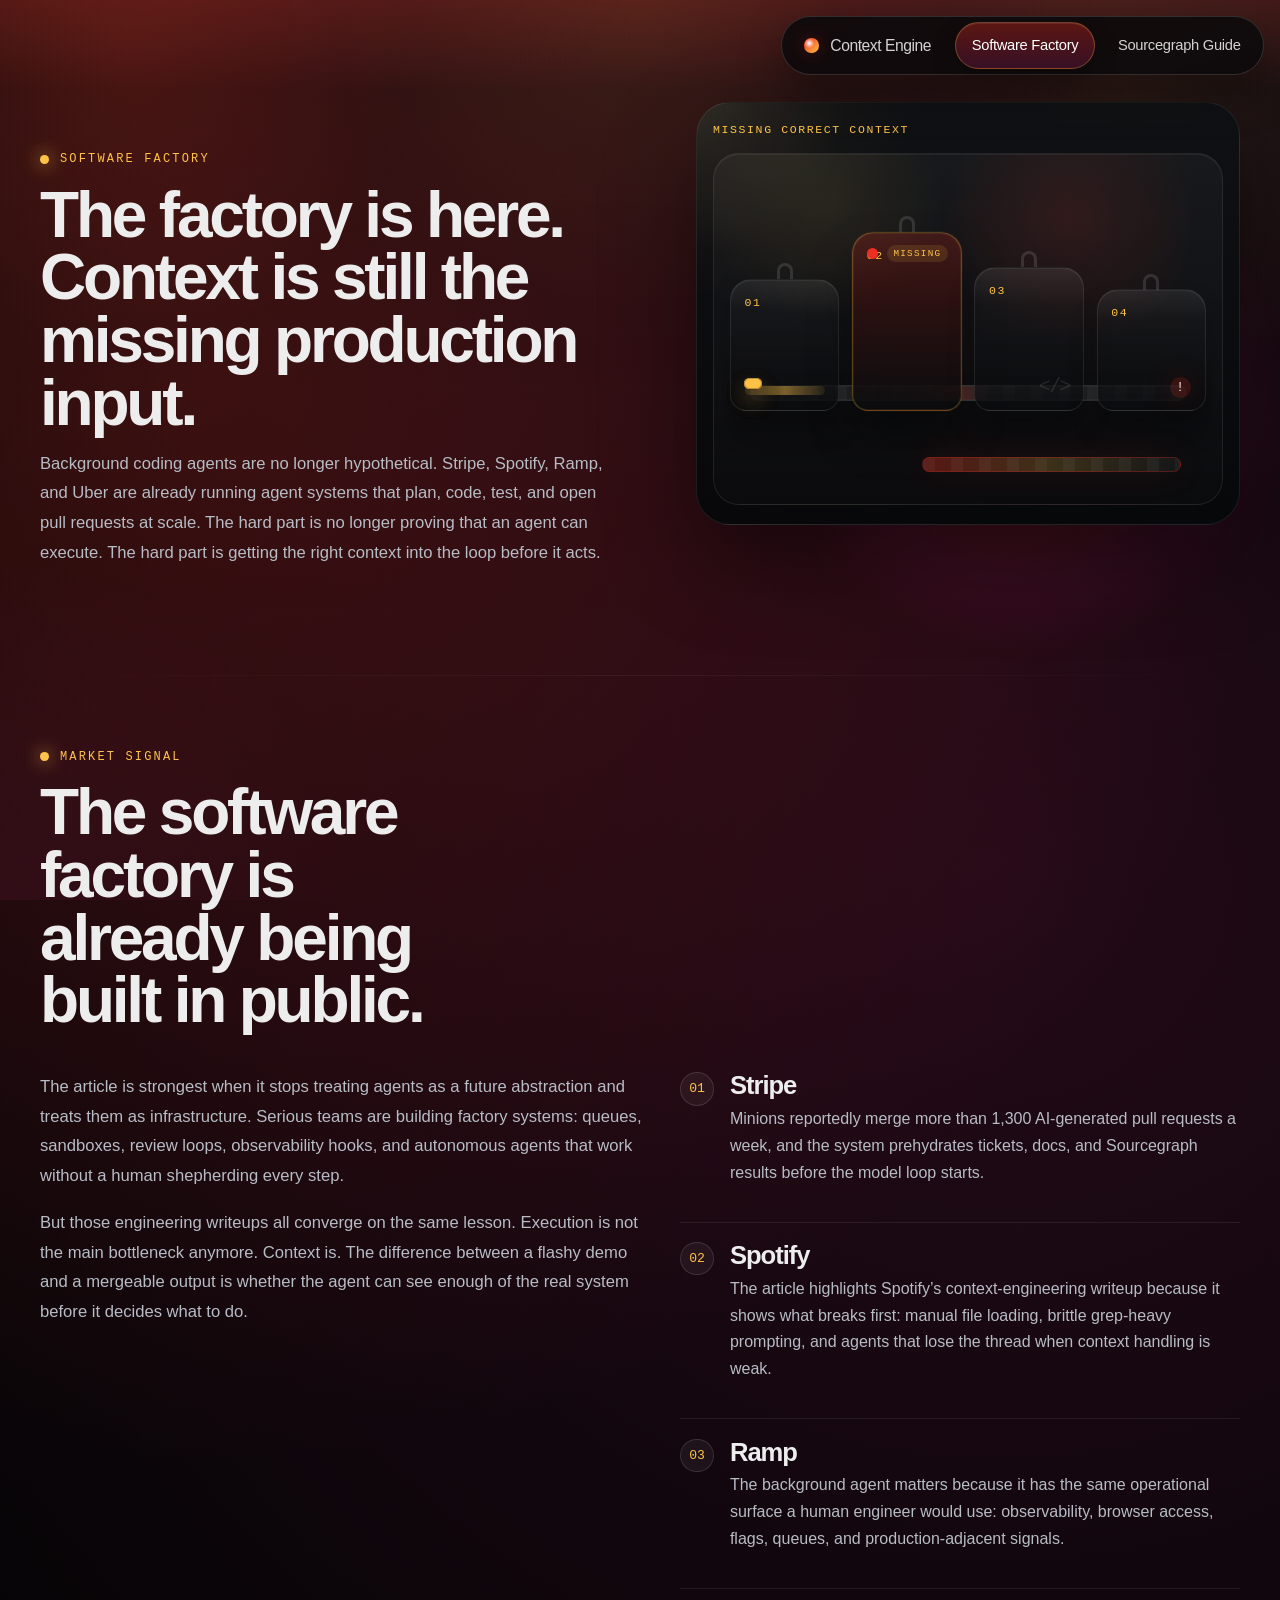
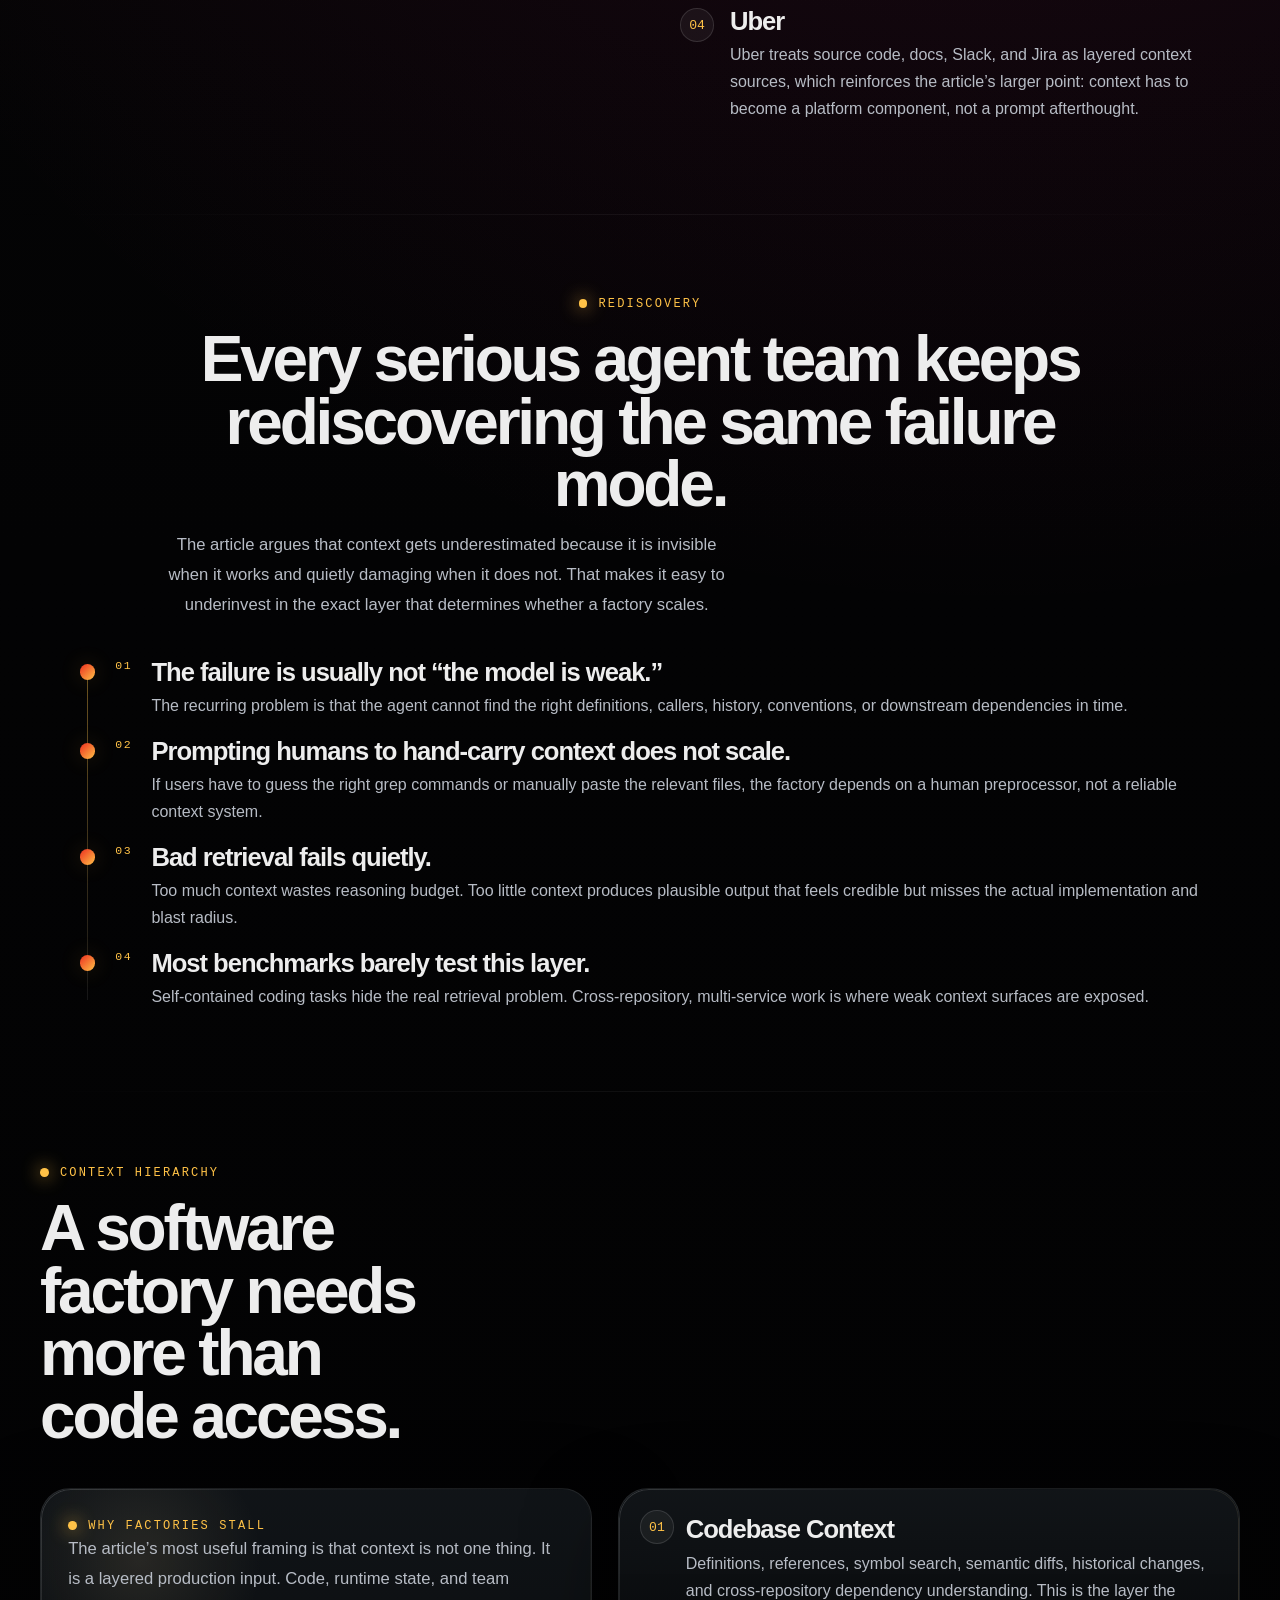
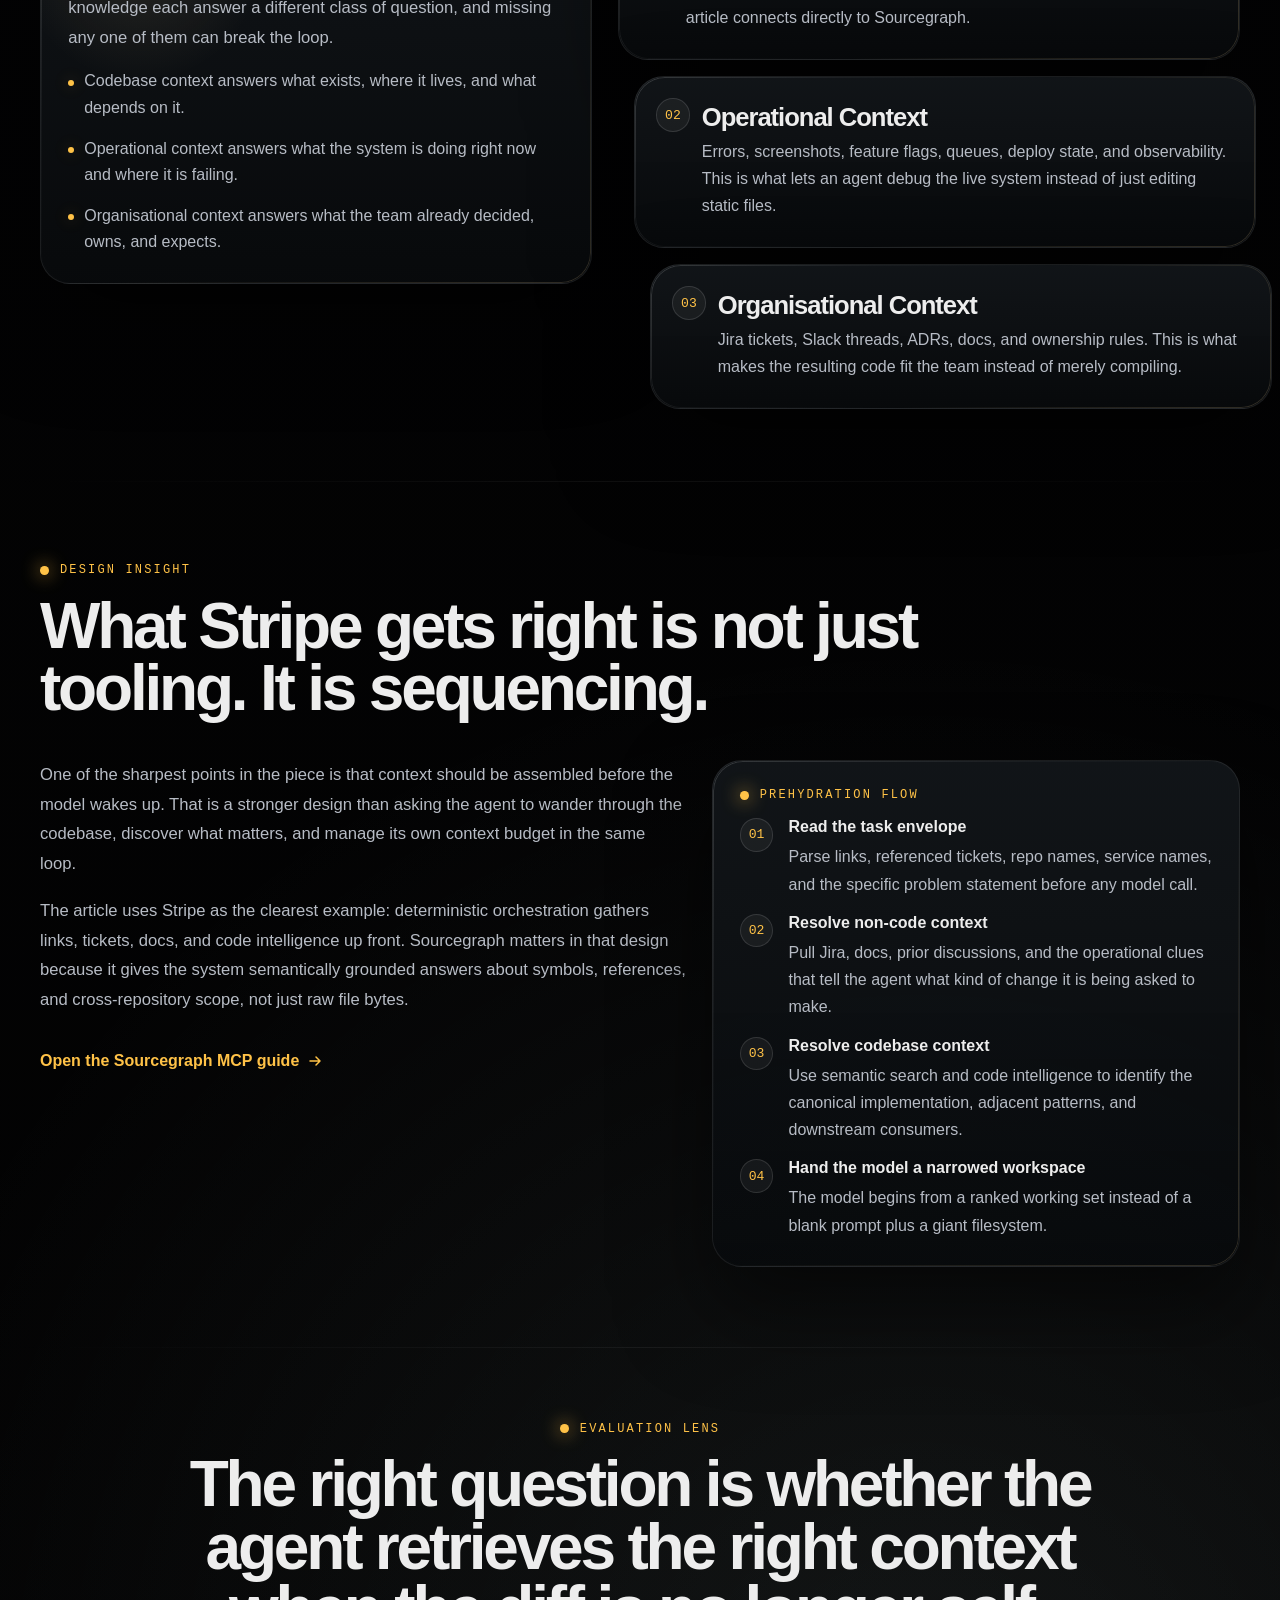
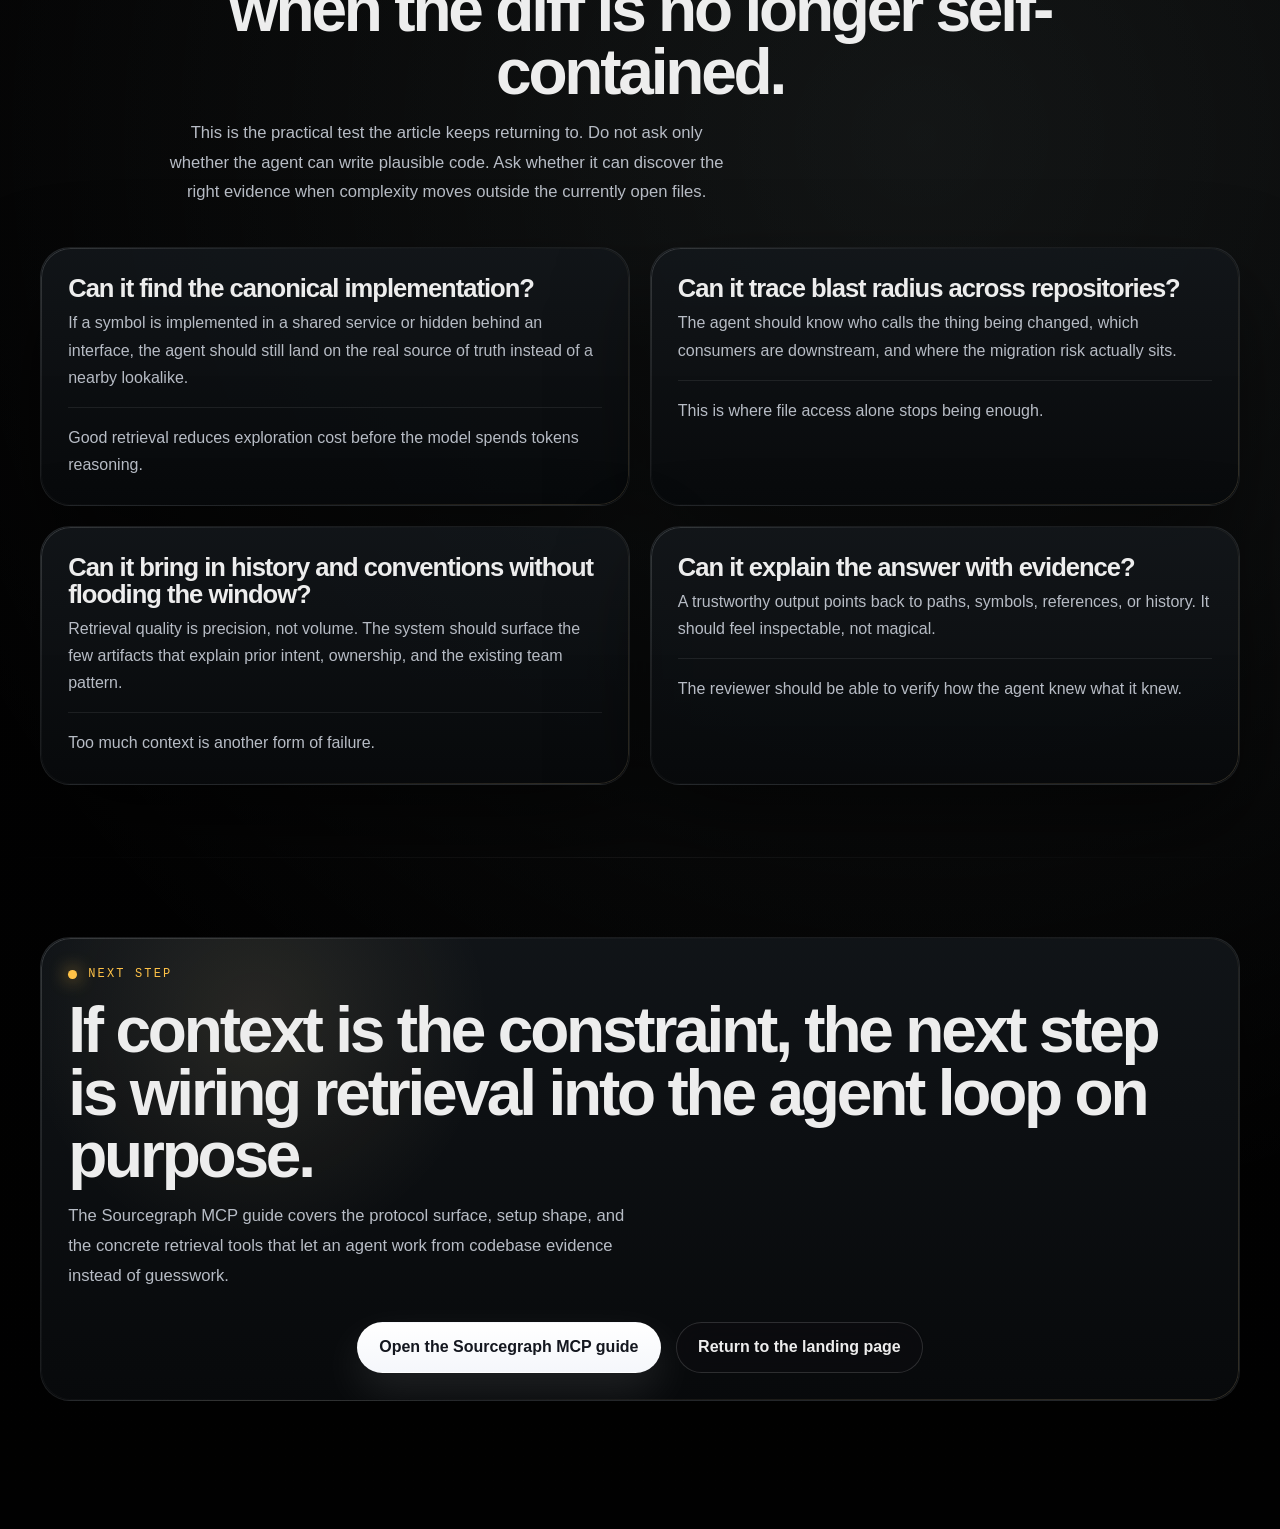
==== context-problem.html @ c2d3d908 "Push to Github" ====
<!DOCTYPE html>
<html lang="en">
<head>
  <meta charset="UTF-8">
  <meta name="viewport" content="width=device-width, initial-scale=1.0">
  <title>The Software Factory Is Here | Context Problem Deep Dive</title>
  <meta name="description" content="An editorial microsite page on why background coding agents are arriving fast, why context is still the missing production input, and how to evaluate retrieval quality in practice.">
  <link rel="icon" href="data:image/svg+xml,%3Csvg xmlns='http://www.w3.org/2000/svg' viewBox='0 0 64 64'%3E%3Cdefs%3E%3ClinearGradient id='g' x1='0%25' y1='0%25' x2='100%25' y2='100%25'%3E%3Cstop offset='0%25' stop-color='%23ffe0a3'/%3E%3Cstop offset='100%25' stop-color='%2369d9d0'/%3E%3C/linearGradient%3E%3C/defs%3E%3Crect width='64' height='64' rx='18' fill='%23040506'/%3E%3Ccircle cx='32' cy='32' r='16' fill='url(%23g)'/%3E%3Ccircle cx='27' cy='26' r='5' fill='white' fill-opacity='.9'/%3E%3C/svg%3E">
  <link rel="preconnect" href="https://cdn.prod.website-files.com" crossorigin>
  <link rel="stylesheet" href="./assets/site.css">
</head>
<body>
  <div class="page-progress" aria-hidden="true"></div>

  <div class="site-utility">
    <nav class="utility-group" aria-label="Primary">
      <a class="utility-link utility-link-brand" href="./index.html">
        <span class="brand-mark" aria-hidden="true"></span>
        <span class="brand-text">Context Engine</span>
      </a>
      <a class="utility-link" href="./context-problem.html" aria-current="page">Software Factory</a>
      <a class="utility-link" href="./mcp-guide.html">Sourcegraph Guide</a>
    </nav>
  </div>

  <main>
    <section class="page-hero context-hero">
      <div class="container context-hero-layout">
        <div class="context-hero-copy reveal">
          <span class="eyebrow">Software Factory</span>
          <h1 class="section-title">The factory is here. <span class="gradient-word">Context</span> is still the missing production input.</h1>
          <p class="lede">
            Background coding agents are no longer hypothetical. Stripe, Spotify, Ramp, and Uber are already running agent systems that plan, code, test, and open pull requests at scale. The hard part is no longer proving that an agent can execute. The hard part is getting the right context into the loop before it acts.
          </p>
        </div>

        <div class="context-hero-plane reveal" aria-hidden="true">
          <div class="context-hero-glow"></div>
          <div class="context-hero-terminal">
            <div class="factory-scene">
              <div class="factory-scene-header">
                <span class="factory-scene-kicker">Missing Correct Context</span>
              </div>

              <div class="factory-floor">
                <div class="factory-belt"></div>

                <div class="factory-station factory-station-intake">
                  <span class="station-step">01</span>
                </div>

                <div class="factory-station factory-station-context">
                  <span class="station-step">02</span>
                  <span class="factory-alarm"></span>
                  <div class="factory-smoke">
                    <span class="factory-smoke-plume plume-a"></span>
                    <span class="factory-smoke-plume plume-b"></span>
                    <span class="factory-smoke-plume plume-c"></span>
                  </div>
                </div>

                <div class="factory-station factory-station-agent">
                  <span class="station-step">03</span>
                </div>

                <div class="factory-station factory-station-output">
                  <span class="station-step">04</span>
                </div>

                <span class="factory-batch batch-a"></span>
                <span class="factory-batch batch-b"></span>
                <span class="factory-batch batch-c"></span>

                <div class="factory-failure-rail"></div>
              </div>
            </div>
          </div>
        </div>
      </div>
    </section>

    <section class="section section-compact" id="factory-signal">
      <div class="container">
        <div class="section-header reveal">
          <span class="eyebrow">Market Signal</span>
          <h2 class="section-title tight">The software factory is already being built in public.</h2>
        </div>

        <div class="editorial-split reveal">
          <div class="editorial-copy">
            <p class="lede">
              The article is strongest when it stops treating agents as a future abstraction and treats them as infrastructure. Serious teams are building factory systems: queues, sandboxes, review loops, observability hooks, and autonomous agents that work without a human shepherding every step.
            </p>
            <p class="lede">
              But those engineering writeups all converge on the same lesson. Execution is not the main bottleneck anymore. Context is. The difference between a flashy demo and a mergeable output is whether the agent can see enough of the real system before it decides what to do.
            </p>
          </div>

          <div class="editorial-rail">
            <article class="editorial-point">
              <span class="stack-number">01</span>
              <div>
                <h3>Stripe</h3>
                <p>Minions reportedly merge more than 1,300 AI-generated pull requests a week, and the system prehydrates tickets, docs, and Sourcegraph results before the model loop starts.</p>
              </div>
            </article>
            <article class="editorial-point">
              <span class="stack-number">02</span>
              <div>
                <h3>Spotify</h3>
                <p>The article highlights Spotify’s context-engineering writeup because it shows what breaks first: manual file loading, brittle grep-heavy prompting, and agents that lose the thread when context handling is weak.</p>
              </div>
            </article>
            <article class="editorial-point">
              <span class="stack-number">03</span>
              <div>
                <h3>Ramp</h3>
                <p>The background agent matters because it has the same operational surface a human engineer would use: observability, browser access, flags, queues, and production-adjacent signals.</p>
              </div>
            </article>
            <article class="editorial-point">
              <span class="stack-number">04</span>
              <div>
                <h3>Uber</h3>
                <p>Uber treats source code, docs, Slack, and Jira as layered context sources, which reinforces the article’s larger point: context has to become a platform component, not a prompt afterthought.</p>
              </div>
            </article>
          </div>
        </div>
      </div>
    </section>

    <section class="section">
      <div class="container">
        <div class="section-header centered reveal">
          <span class="eyebrow">Rediscovery</span>
          <h2 class="section-title">Every serious agent team keeps rediscovering the same failure mode.</h2>
          <p class="lede">
            The article argues that context gets underestimated because it is invisible when it works and quietly damaging when it does not. That makes it easy to underinvest in the exact layer that determines whether a factory scales.
          </p>
        </div>

        <div class="evaluation-track reveal">
          <article class="evaluation-step">
            <span class="evaluation-index">01</span>
            <div>
              <h3>The failure is usually not “the model is weak.”</h3>
              <p>The recurring problem is that the agent cannot find the right definitions, callers, history, conventions, or downstream dependencies in time.</p>
            </div>
          </article>
          <article class="evaluation-step">
            <span class="evaluation-index">02</span>
            <div>
              <h3>Prompting humans to hand-carry context does not scale.</h3>
              <p>If users have to guess the right grep commands or manually paste the relevant files, the factory depends on a human preprocessor, not a reliable context system.</p>
            </div>
          </article>
          <article class="evaluation-step">
            <span class="evaluation-index">03</span>
            <div>
              <h3>Bad retrieval fails quietly.</h3>
              <p>Too much context wastes reasoning budget. Too little context produces plausible output that feels credible but misses the actual implementation and blast radius.</p>
            </div>
          </article>
          <article class="evaluation-step">
            <span class="evaluation-index">04</span>
            <div>
              <h3>Most benchmarks barely test this layer.</h3>
              <p>Self-contained coding tasks hide the real retrieval problem. Cross-repository, multi-service work is where weak context surfaces are exposed.</p>
            </div>
          </article>
        </div>
      </div>
    </section>

    <section class="section section-compact">
      <div class="container">
        <div class="section-header reveal">
          <span class="eyebrow">Context Hierarchy</span>
          <h2 class="section-title tight">A software factory needs more than code access.</h2>
        </div>

        <div class="stack-grid reveal">
          <div class="panel page-side-panel">
            <span class="eyebrow">Why Factories Stall</span>
            <p class="lede">
              The article’s most useful framing is that context is not one thing. It is a layered production input. Code, runtime state, and team knowledge each answer a different class of question, and missing any one of them can break the loop.
            </p>
            <ul class="mini-list">
              <li>Codebase context answers what exists, where it lives, and what depends on it.</li>
              <li>Operational context answers what the system is doing right now and where it is failing.</li>
              <li>Organisational context answers what the team already decided, owns, and expects.</li>
            </ul>
          </div>

          <div class="stack-list">
            <article class="stack-card layer-1">
              <span class="stack-number">01</span>
              <h3>Codebase Context</h3>
              <p>Definitions, references, symbol search, semantic diffs, historical changes, and cross-repository dependency understanding. This is the layer the article connects directly to Sourcegraph.</p>
            </article>
            <article class="stack-card layer-2">
              <span class="stack-number">02</span>
              <h3>Operational Context</h3>
              <p>Errors, screenshots, feature flags, queues, deploy state, and observability. This is what lets an agent debug the live system instead of just editing static files.</p>
            </article>
            <article class="stack-card layer-3">
              <span class="stack-number">03</span>
              <h3>Organisational Context</h3>
              <p>Jira tickets, Slack threads, ADRs, docs, and ownership rules. This is what makes the resulting code fit the team instead of merely compiling.</p>
            </article>
          </div>
        </div>
      </div>
    </section>

    <section class="section">
      <div class="container">
        <div class="section-header reveal">
          <span class="eyebrow">Design Insight</span>
          <h2 class="section-title">What Stripe gets right is not just tooling. It is sequencing.</h2>
        </div>

        <div class="page-hero-grid reveal">
          <div class="editorial-copy">
            <p class="lede">
              One of the sharpest points in the piece is that context should be assembled before the model wakes up. That is a stronger design than asking the agent to wander through the codebase, discover what matters, and manage its own context budget in the same loop.
            </p>
            <p class="lede">
              The article uses Stripe as the clearest example: deterministic orchestration gathers links, tickets, docs, and code intelligence up front. Sourcegraph matters in that design because it gives the system semantically grounded answers about symbols, references, and cross-repository scope, not just raw file bytes.
            </p>
            <a class="text-link" href="./mcp-guide.html">
              Open the Sourcegraph MCP guide
              <svg width="16" height="16" viewBox="0 0 16 16" fill="none" aria-hidden="true">
                <path d="M3 8H13M9 4L13 8L9 12" stroke="currentColor" stroke-width="1.5" stroke-linecap="round" stroke-linejoin="round"></path>
              </svg>
            </a>
          </div>

          <div class="guide-panel">
            <span class="eyebrow">Prehydration Flow</span>
            <div class="guide-steps">
              <div class="guide-step">
                <span class="stack-number">01</span>
                <div>
                  <strong>Read the task envelope</strong>
                  <p>Parse links, referenced tickets, repo names, service names, and the specific problem statement before any model call.</p>
                </div>
              </div>
              <div class="guide-step">
                <span class="stack-number">02</span>
                <div>
                  <strong>Resolve non-code context</strong>
                  <p>Pull Jira, docs, prior discussions, and the operational clues that tell the agent what kind of change it is being asked to make.</p>
                </div>
              </div>
              <div class="guide-step">
                <span class="stack-number">03</span>
                <div>
                  <strong>Resolve codebase context</strong>
                  <p>Use semantic search and code intelligence to identify the canonical implementation, adjacent patterns, and downstream consumers.</p>
                </div>
              </div>
              <div class="guide-step">
                <span class="stack-number">04</span>
                <div>
                  <strong>Hand the model a narrowed workspace</strong>
                  <p>The model begins from a ranked working set instead of a blank prompt plus a giant filesystem.</p>
                </div>
              </div>
            </div>
          </div>
        </div>
      </div>
    </section>

    <section class="section section-compact" id="evaluation">
      <div class="container">
        <div class="section-header centered reveal">
          <span class="eyebrow">Evaluation Lens</span>
          <h2 class="section-title">The right question is whether the agent retrieves the right context when the diff is no longer self-contained.</h2>
          <p class="lede">
            This is the practical test the article keeps returning to. Do not ask only whether the agent can write plausible code. Ask whether it can discover the right evidence when complexity moves outside the currently open files.
          </p>
        </div>

        <div class="question-grid reveal">
          <article class="question-card">
            <h3>Can it find the canonical implementation?</h3>
            <p>If a symbol is implemented in a shared service or hidden behind an interface, the agent should still land on the real source of truth instead of a nearby lookalike.</p>
            <p class="answer">Good retrieval reduces exploration cost before the model spends tokens reasoning.</p>
          </article>
          <article class="question-card">
            <h3>Can it trace blast radius across repositories?</h3>
            <p>The agent should know who calls the thing being changed, which consumers are downstream, and where the migration risk actually sits.</p>
            <p class="answer">This is where file access alone stops being enough.</p>
          </article>
          <article class="question-card">
            <h3>Can it bring in history and conventions without flooding the window?</h3>
            <p>Retrieval quality is precision, not volume. The system should surface the few artifacts that explain prior intent, ownership, and the existing team pattern.</p>
            <p class="answer">Too much context is another form of failure.</p>
          </article>
          <article class="question-card">
            <h3>Can it explain the answer with evidence?</h3>
            <p>A trustworthy output points back to paths, symbols, references, or history. It should feel inspectable, not magical.</p>
            <p class="answer">The reviewer should be able to verify how the agent knew what it knew.</p>
          </article>
        </div>
      </div>
    </section>

    <section class="section footer-cta">
      <div class="container">
        <div class="cta-panel panel reveal">
          <span class="eyebrow">Next Step</span>
          <h2 class="section-title">If context is the constraint, the next step is wiring retrieval into the agent loop on purpose.</h2>
          <p class="lede">
            The Sourcegraph MCP guide covers the protocol surface, setup shape, and the concrete retrieval tools that let an agent work from codebase evidence instead of guesswork.
          </p>
          <div class="actions actions-center">
            <a class="btn" href="./mcp-guide.html">Open the Sourcegraph MCP guide</a>
            <a class="ghost-btn" href="./index.html">Return to the landing page</a>
          </div>
        </div>
      </div>
    </section>
  </main>

  <script src="./assets/site.js"></script>
</body>
</html>
---- assets/site.css ----
@font-face {
  font-family: "Poly Sans";
  src: url("https://cdn.prod.website-files.com/673f71b4ebbb99190437de75/67a65a1bf1b61ae0a9bf86fb_PolySans-Slim-300.woff2") format("woff2");
  font-weight: 300;
  font-style: normal;
  font-display: swap;
}

@font-face {
  font-family: "Poly Sans";
  src: url("https://cdn.prod.website-files.com/673f71b4ebbb99190437de75/6797d415f3c544b1b38896d6_PolySans-Neutral.woff2") format("woff2");
  font-weight: 400;
  font-style: normal;
  font-display: swap;
}

@font-face {
  font-family: "Poly Sans";
  src: url("https://cdn.prod.website-files.com/673f71b4ebbb99190437de75/6797d3e6f3c544b1b3886ff6_PolySans-Median.woff2") format("woff2");
  font-weight: 500;
  font-style: normal;
  font-display: swap;
}

@font-face {
  font-family: "Poly Sans";
  src: url("https://cdn.prod.website-files.com/673f71b4ebbb99190437de75/67a65a1b9a6c93b3f0e47b62_PolySans-Bulky-700.woff2") format("woff2");
  font-weight: 700;
  font-style: normal;
  font-display: swap;
}

@font-face {
  font-family: "Poly Sans Mono";
  src: url("https://cdn.prod.website-files.com/673f71b4ebbb99190437de75/67a65a9d3aca84231d57380a_PolySans-SlimMono-300.woff2") format("woff2");
  font-weight: 300;
  font-style: normal;
  font-display: swap;
}

@font-face {
  font-family: "Poly Sans Mono";
  src: url("https://cdn.prod.website-files.com/673f71b4ebbb99190437de75/67a65a9e8bd8b0fe39496334_PolySans-NeutralMono-400.woff2") format("woff2");
  font-weight: 400;
  font-style: normal;
  font-display: swap;
}

:root {
  --bg: #050506;
  --bg-deep: #020202;
  --surface: rgba(12, 12, 14, 0.74);
  --surface-strong: rgba(9, 9, 11, 0.9);
  --surface-soft: rgba(255, 255, 255, 0.035);
  --line: rgba(255, 255, 255, 0.08);
  --line-strong: #343434;
  --text: #ededed;
  --text-dim: #b7bcc5;
  --text-soft: #606060;
  --amber: #ed2e20;
  --gold: #ffc247;
  --teal: #d62687;
  --ice: #dcfefe;
  --blind: #ffdfdc;
  --shadow: 0 40px 90px rgba(0, 0, 0, 0.5);
  --radius: 30px;
  --radius-sm: 18px;
  --container: min(1200px, calc(100vw - 2.6rem));
  --display: "Poly Sans", Arial, sans-serif;
  --body: "Poly Sans", Arial, sans-serif;
  --mono: "Poly Sans Mono", "Roboto Mono", ui-monospace, monospace;
  --utility-offset: 88px;
}

*,
*::before,
*::after {
  box-sizing: border-box;
}

html {
  scroll-behavior: smooth;
}

body {
  margin: 0;
  font-family: var(--body);
  color: var(--text);
  background:
    radial-gradient(circle at 16% 6%, rgba(237, 46, 32, 0.2), transparent 18%),
    radial-gradient(circle at 78% 14%, rgba(214, 38, 135, 0.14), transparent 24%),
    radial-gradient(circle at 72% 78%, rgba(220, 254, 254, 0.08), transparent 22%),
    linear-gradient(180deg, #070707 0%, #030304 34%, #020202 100%);
  min-height: 100vh;
  overflow-x: hidden;
}

body::before {
  content: "";
  position: fixed;
  inset: 0;
  pointer-events: none;
  background-image:
    linear-gradient(rgba(255, 255, 255, 0.03) 1px, transparent 1px),
    linear-gradient(90deg, rgba(255, 255, 255, 0.03) 1px, transparent 1px);
  background-size: 96px 96px;
  mask-image: radial-gradient(circle at center, black 36%, transparent 82%);
  opacity: 0.28;
}

body::after {
  content: "";
  position: fixed;
  inset: 0;
  pointer-events: none;
  background:
    linear-gradient(180deg, rgba(237, 46, 32, 0.18) 0%, transparent 10%),
    radial-gradient(circle at 50% 0%, rgba(255, 194, 71, 0.08), transparent 28%),
    radial-gradient(circle at 0% 100%, rgba(214, 38, 135, 0.08), transparent 22%);
  mix-blend-mode: screen;
}

a {
  color: inherit;
  text-decoration: none;
}

button,
input,
select,
textarea {
  font: inherit;
}

img,
svg,
canvas {
  display: block;
  max-width: 100%;
}

code,
pre {
  font-family: var(--mono);
}

::selection {
  background: rgba(255, 182, 105, 0.25);
  color: white;
}

::-webkit-scrollbar {
  width: 10px;
}

::-webkit-scrollbar-track {
  background: #020304;
}

::-webkit-scrollbar-thumb {
  background: linear-gradient(180deg, rgba(255, 182, 105, 0.9), rgba(105, 217, 208, 0.7));
  border-radius: 999px;
  border: 2px solid #020304;
}

.page-progress {
  position: fixed;
  top: 0;
  left: 0;
  width: 0;
  height: 3px;
  z-index: 200;
  background: linear-gradient(90deg, var(--amber), var(--gold), var(--ice));
  box-shadow: 0 0 30px rgba(255, 182, 105, 0.45);
}

.container {
  width: var(--container);
  margin: 0 auto;
}

.section-anchor {
  position: relative;
  top: calc(var(--utility-offset) * -1);
  display: block;
  height: 0;
}

section[id] {
  scroll-margin-top: var(--utility-offset);
}

.section {
  position: relative;
  padding: 5rem 0;
}

.section::before {
  content: "";
  position: absolute;
  inset: 0 0 auto;
  height: 1px;
  background: linear-gradient(90deg, transparent, rgba(255, 255, 255, 0.12), transparent);
  opacity: 0.45;
}

.section-compact {
  padding: 4.5rem 0;
}

.eyebrow {
  display: inline-flex;
  align-items: center;
  gap: 0.7rem;
  color: var(--gold);
  font-family: var(--mono);
  font-size: 0.75rem;
  letter-spacing: 0.18em;
  text-transform: uppercase;
}

.eyebrow::before {
  content: "";
  width: 0.55rem;
  height: 0.55rem;
  border-radius: 50%;
  background: currentColor;
  box-shadow: 0 0 18px currentColor;
}

.section-heading {
  max-width: 58rem;
  margin-bottom: 2.6rem;
}

.section-heading.centered {
  margin-left: auto;
  margin-right: auto;
  text-align: center;
}

.section-heading-inline {
  margin-bottom: 1.8rem;
}

.section-title {
  margin: 1rem 0 0.9rem;
  font-family: var(--display);
  font-size: clamp(2.2rem, 5vw, 4.5rem);
  line-height: 0.98;
  letter-spacing: -0.05em;
}

.section-title-small {
  font-size: clamp(1.8rem, 3.4vw, 2.75rem);
}

.statement-title {
  font-family: var(--display);
  font-size: clamp(1.35rem, 2.3vw, 2rem);
  font-weight: 500;
  line-height: 1.15;
  letter-spacing: -0.04em;
}

.section-copy,
.hero-support,
.contrast-copy,
.protocol-active p,
.facet-panel p,
.loop-note p,
.workbench-panel p,
.use-case-spotlight p,
.cta-inner p {
  margin: 0;
  color: var(--text-dim);
  line-height: 1.78;
  font-size: 1.04rem;
}

.section-copy + .section-copy {
  margin-top: 1rem;
}

.actions {
  display: flex;
  flex-wrap: wrap;
  gap: 0.9rem;
  margin-top: 2rem;
}

.actions-center {
  justify-content: center;
}

.btn,
.ghost-btn,
.nav-cta,
.question-pill,
.config-tab,
.copy-button,
.use-case-trigger,
.protocol-node,
.text-link {
  transition:
    transform 180ms ease,
    border-color 180ms ease,
    background-color 180ms ease,
    color 180ms ease,
    box-shadow 180ms ease,
    opacity 180ms ease;
}

.btn,
.ghost-btn,
.nav-cta {
  display: inline-flex;
  align-items: center;
  justify-content: center;
  gap: 0.7rem;
  padding: 0.95rem 1.35rem;
  border-radius: 999px;
  border: 1px solid transparent;
  font-weight: 700;
}

.btn {
  color: #14171f;
  background: linear-gradient(180deg, #ffffff 0%, #f5f7fb 100%);
  box-shadow: 0 18px 44px rgba(255, 255, 255, 0.1);
}

.ghost-btn,
.nav-cta {
  color: var(--text);
  border-color: rgba(255, 255, 255, 0.14);
  background: rgba(14, 14, 16, 0.64);
  backdrop-filter: blur(14px);
}

.btn:hover,
.ghost-btn:hover,
.nav-cta:hover,
.question-pill:hover,
.config-tab:hover,
.copy-button:hover,
.use-case-trigger:hover,
.protocol-node:hover,
.text-link:hover {
  transform: translateY(-2px);
}

.ghost-btn:hover,
.nav-cta:hover {
  border-color: rgba(255, 255, 255, 0.24);
  background: rgba(18, 18, 21, 0.82);
}

.text-link {
  display: inline-flex;
  align-items: center;
  gap: 0.5rem;
  margin-top: 1.25rem;
  color: var(--gold);
  font-weight: 700;
}

.text-link svg {
  transition: transform 180ms ease;
}

.text-link:hover svg {
  transform: translateX(4px);
}

.site-shell {
  position: relative;
  min-height: 100vh;
}

.site-nav {
  position: sticky;
  top: 0;
  z-index: 140;
  border-bottom: 1px solid rgba(255, 255, 255, 0.08);
  background:
    linear-gradient(180deg, rgba(8, 8, 10, 0.92), rgba(6, 6, 8, 0.82)),
    radial-gradient(circle at 18% 0%, rgba(237, 46, 32, 0.16), transparent 30%);
  backdrop-filter: blur(20px);
}

.site-nav-inner {
  width: var(--container);
  min-height: 5.3rem;
  margin: 0 auto;
  display: flex;
  align-items: center;
  justify-content: space-between;
  gap: 1rem;
}

.brand {
  display: inline-flex;
  align-items: center;
  gap: 0.8rem;
  padding: 0.8rem 1rem;
  border-radius: 999px;
  border: 1px solid rgba(255, 255, 255, 0.1);
  background: rgba(12, 12, 14, 0.62);
  font-family: var(--display);
  font-size: 0.98rem;
  font-weight: 600;
  letter-spacing: -0.03em;
}

.nav-links,
.nav-actions {
  display: flex;
  align-items: center;
  gap: 0.75rem;
}

.nav-links a {
  display: inline-flex;
  align-items: center;
  min-height: 2.8rem;
  padding: 0.7rem 0.95rem;
  border-radius: 999px;
  color: var(--text-dim);
  font-size: 0.94rem;
  transition:
    transform 180ms ease,
    color 180ms ease,
    background-color 180ms ease;
}

.nav-links a:hover,
.nav-links a[aria-current="page"] {
  color: var(--text);
  background: rgba(255, 255, 255, 0.06);
}

.page-hero {
  position: relative;
  padding: 5.5rem 0 3.8rem;
  background:
    radial-gradient(circle at 10% 8%, rgba(237, 46, 32, 0.14), transparent 22%),
    radial-gradient(circle at 88% 14%, rgba(255, 194, 71, 0.08), transparent 24%);
}

.page-hero::before {
  content: "";
  position: absolute;
  inset: 0;
  pointer-events: none;
  background: linear-gradient(180deg, rgba(255, 255, 255, 0.02), rgba(255, 255, 255, 0));
}

.page-hero-grid,
.guide-grid,
.stack-grid {
  display: grid;
  grid-template-columns: minmax(0, 1.1fr) minmax(18rem, 0.9fr);
  gap: 1.6rem;
  align-items: start;
}

.panel,
.guide-panel,
.story-panel,
.stack-card,
.loop-list-item,
.question-card,
.reference-card,
.table-panel,
.terminal-shell {
  position: relative;
  overflow: hidden;
  border: 1px solid rgba(255, 255, 255, 0.08);
  border-radius: var(--radius);
  background:
    linear-gradient(180deg, rgba(18, 22, 26, 0.88), rgba(8, 10, 12, 0.92)),
    rgba(255, 255, 255, 0.02);
  box-shadow: var(--shadow);
}

.panel::before,
.guide-panel::before,
.story-panel::before,
.stack-card::before,
.loop-list-item::before,
.question-card::before,
.reference-card::before,
.table-panel::before,
.terminal-shell::before {
  content: "";
  position: absolute;
  inset: 0;
  border-radius: inherit;
  padding: 1px;
  background: linear-gradient(140deg, rgba(255, 255, 255, 0.16), rgba(255, 255, 255, 0.04) 28%, transparent 52%, rgba(255, 224, 163, 0.16) 92%);
  -webkit-mask:
    linear-gradient(#fff 0 0) content-box,
    linear-gradient(#fff 0 0);
  -webkit-mask-composite: xor;
  mask-composite: exclude;
  pointer-events: none;
}

.panel,
.guide-panel,
.story-panel,
.stack-card,
.loop-list-item,
.question-card,
.reference-card,
.terminal-shell {
  padding: 1.7rem;
}

.page-side-panel {
  position: sticky;
  top: 6.5rem;
  align-self: start;
}

.page-side-panel,
.cta-panel {
  background:
    radial-gradient(circle at 18% 18%, rgba(255, 224, 163, 0.1), transparent 22%),
    linear-gradient(180deg, rgba(18, 22, 26, 0.9), rgba(8, 10, 12, 0.94));
}

.section-header {
  max-width: 60rem;
  margin-bottom: 2.5rem;
}

.section-header.centered {
  margin-left: auto;
  margin-right: auto;
  text-align: center;
}

.lede {
  margin: 0;
  max-width: 62ch;
  color: var(--text-dim);
  line-height: 1.78;
  font-size: 1.04rem;
}

.section-title.tight {
  max-width: 12ch;
}

.mini-list {
  margin: 1rem 0 0;
  padding: 0;
  list-style: none;
  display: grid;
  gap: 0.9rem;
}

.mini-list li {
  position: relative;
  padding-left: 1rem;
  color: var(--text-dim);
  line-height: 1.65;
}

.mini-list li::before {
  content: "";
  position: absolute;
  top: 0.7rem;
  left: 0;
  width: 0.38rem;
  height: 0.38rem;
  border-radius: 50%;
  background: var(--gold);
  box-shadow: 0 0 16px rgba(255, 194, 71, 0.32);
}

.score-list {
  margin-top: 1.35rem;
  display: grid;
  gap: 0.8rem;
}

.score-row {
  display: grid;
  grid-template-columns: minmax(0, 1fr) minmax(0, 1.2fr) auto;
  gap: 0.8rem;
  align-items: center;
  color: var(--text-dim);
  font-size: 0.94rem;
}

.score-bar {
  height: 0.55rem;
  border-radius: 999px;
  overflow: hidden;
  background: rgba(255, 255, 255, 0.08);
}

.score-bar b {
  display: block;
  height: 100%;
  border-radius: inherit;
  background: linear-gradient(90deg, var(--gold), var(--amber));
}

.guide-panel {
  display: flex;
  flex-direction: column;
  gap: 1rem;
}

.guide-steps {
  display: grid;
  gap: 1rem;
}

.guide-step {
  display: grid;
  grid-template-columns: auto 1fr;
  gap: 0.95rem;
  align-items: start;
}

.stack-number {
  display: inline-grid;
  place-items: center;
  width: 2.1rem;
  height: 2.1rem;
  border-radius: 50%;
  border: 1px solid rgba(255, 255, 255, 0.12);
  background: rgba(255, 255, 255, 0.05);
  color: var(--gold);
  font-family: var(--mono);
  font-size: 0.82rem;
}

.guide-step p,
.story-panel p,
.stack-card p,
.loop-list-item p,
.question-card p,
.reference-card p {
  margin: 0.45rem 0 0;
  color: var(--text-dim);
  line-height: 1.7;
}

.story-grid,
.reference-grid,
.question-grid {
  display: grid;
  grid-template-columns: repeat(3, minmax(0, 1fr));
  gap: 1.2rem;
}

.story-panel h3,
.stack-card h3,
.question-card h3,
.reference-card h3,
.loop-list-item strong {
  margin: 0;
  font-family: var(--display);
  font-size: clamp(1.2rem, 2vw, 1.6rem);
  line-height: 1.05;
  letter-spacing: -0.04em;
}

.stack-grid {
  grid-template-columns: minmax(0, 0.94fr) minmax(0, 1.06fr);
}

.context-stack,
.stack-list {
  display: grid;
  gap: 1rem;
  align-self: start;
}

.stack-card {
  position: relative;
  padding-left: 4.2rem;
}

.stack-card .stack-number {
  position: absolute;
  top: 1.35rem;
  left: 1.35rem;
}

.layer-1 {
  transform: translateX(0);
}

.layer-2 {
  transform: translateX(1rem);
}

.layer-3 {
  transform: translateX(2rem);
}

.loop-list-item {
  background:
    linear-gradient(180deg, rgba(13, 15, 18, 0.92), rgba(9, 10, 12, 0.96)),
    rgba(255, 255, 255, 0.02);
}

.question-grid {
  grid-template-columns: repeat(2, minmax(0, 1fr));
}

.question-card .answer {
  margin-top: 1rem;
  padding-top: 1rem;
  border-top: 1px solid rgba(255, 255, 255, 0.08);
}

.reference-card a {
  color: var(--gold);
  font-weight: 700;
}

.context-hero {
  padding-top: 6.4rem;
  overflow: hidden;
}

.context-hero-layout {
  display: grid;
  grid-template-columns: minmax(0, 1fr) minmax(20rem, 34rem);
  gap: 2rem;
  align-items: center;
}

.context-hero-copy {
  min-width: 0;
  max-width: 42rem;
}

.context-hero-plane {
  position: relative;
  min-height: 32rem;
}

.context-hero-glow {
  position: absolute;
  inset: 14% -10% -6% 12%;
  border-radius: 50%;
  background:
    radial-gradient(circle, rgba(255, 194, 71, 0.18) 0%, rgba(237, 46, 32, 0.16) 26%, rgba(214, 38, 135, 0.1) 48%, transparent 74%);
  filter: blur(18px);
  opacity: 0.95;
  animation: haloPulse 6s ease-in-out infinite;
}

.context-hero-terminal {
  position: relative;
  min-height: 100%;
  display: flex;
  flex-direction: column;
  border: 1px solid rgba(255, 255, 255, 0.08);
  border-radius: calc(var(--radius) + 4px);
  background:
    radial-gradient(circle at top left, rgba(255, 224, 163, 0.08), transparent 22%),
    linear-gradient(180deg, rgba(15, 18, 21, 0.94), rgba(7, 8, 10, 0.98));
  box-shadow: 0 34px 90px rgba(0, 0, 0, 0.48);
  overflow: hidden;
}

.factory-scene {
  display: grid;
  gap: 1rem;
  padding: 1rem 1rem 1.18rem;
}

.factory-scene-copy {
  display: flex;
  align-items: center;
  justify-content: space-between;
  gap: 1rem;
  padding: 0 0.15rem;
}

.factory-floor {
  position: relative;
  display: grid;
  grid-template-columns: repeat(4, minmax(0, 1fr));
  gap: 0.8rem;
  align-items: end;
  min-height: 22rem;
  padding: 1.55rem 1rem 5.85rem;
  border: 1px solid rgba(255, 255, 255, 0.08);
  border-radius: calc(var(--radius-sm) + 8px);
  background:
    linear-gradient(180deg, rgba(255, 255, 255, 0.04), rgba(255, 255, 255, 0.015)),
    radial-gradient(circle at 22% 14%, rgba(255, 194, 71, 0.08), transparent 24%),
    radial-gradient(circle at 70% 18%, rgba(237, 46, 32, 0.12), transparent 28%);
  box-shadow: inset 0 1px 0 rgba(255, 255, 255, 0.05);
  overflow: hidden;
}

.factory-floor::before {
  content: "";
  position: absolute;
  inset: 0;
  background-image:
    linear-gradient(rgba(255, 255, 255, 0.028) 1px, transparent 1px),
    linear-gradient(90deg, rgba(255, 255, 255, 0.028) 1px, transparent 1px);
  background-size: 84px 84px;
  opacity: 0.34;
  mask-image: linear-gradient(180deg, rgba(0, 0, 0, 0.9), transparent 100%);
}

.factory-floor > * {
  position: relative;
  z-index: 1;
}

.factory-scene-copy p,
.factory-station p,
.editorial-point p,
.evaluation-step p,
.failure-item p,
.source-entry p,
.evidence-node p,
.factory-failure-item p {
  margin: 0;
  color: var(--text-dim);
  line-height: 1.68;
}

.factory-scene-copy p {
  max-width: 17rem;
  font-size: 0.9rem;
  text-align: right;
}

.factory-scene-kicker,
.station-step,
.source-kind,
.evaluation-index,
.factory-failure-index {
  color: var(--gold);
  font-family: var(--mono);
  font-size: 0.72rem;
  letter-spacing: 0.14em;
  text-transform: uppercase;
}

.factory-belt,
.factory-failure-rail {
  position: absolute;
  border-radius: 999px;
  overflow: hidden;
}

.factory-belt {
  left: 7%;
  right: 7%;
  top: 66%;
  height: 1rem;
  border: 1px solid rgba(255, 255, 255, 0.08);
  background: linear-gradient(90deg, rgba(255, 255, 255, 0.06), rgba(255, 255, 255, 0.12), rgba(255, 255, 255, 0.05));
  box-shadow:
    inset 0 0 0 1px rgba(255, 255, 255, 0.04),
    0 18px 30px rgba(0, 0, 0, 0.28);
}

.factory-belt::before,
.factory-failure-rail::before {
  content: "";
  position: absolute;
  inset: 0;
  background: repeating-linear-gradient(90deg, rgba(255, 255, 255, 0.12) 0 12px, transparent 12px 28px);
  opacity: 0.34;
  animation: beltRun 1.45s linear infinite;
}

.factory-belt::after {
  content: "";
  position: absolute;
  left: 38%;
  top: -0.55rem;
  width: 18%;
  height: 2.1rem;
  border-radius: 999px;
  background: radial-gradient(circle, rgba(237, 46, 32, 0.42), rgba(237, 46, 32, 0) 72%);
  filter: blur(10px);
  animation: bottleneckGlow 2.2s ease-in-out infinite;
}

.factory-failure-rail {
  left: 41%;
  right: 8%;
  bottom: 2rem;
  height: 0.95rem;
  border: 1px solid rgba(237, 46, 32, 0.28);
  background: linear-gradient(90deg, rgba(237, 46, 32, 0.34), rgba(255, 194, 71, 0.2), rgba(255, 255, 255, 0.04));
  box-shadow: 0 0 34px rgba(237, 46, 32, 0.12);
}

.factory-station {
  position: relative;
  display: grid;
  gap: 0.42rem;
  align-content: start;
  min-height: 7.8rem;
  padding: 1rem 0.85rem 0.95rem;
  border: 1px solid rgba(255, 255, 255, 0.09);
  border-radius: 1.35rem 1.35rem 1rem 1rem;
  background: linear-gradient(180deg, rgba(255, 255, 255, 0.08), rgba(255, 255, 255, 0.015) 26%, rgba(11, 12, 14, 0.88) 100%);
  box-shadow:
    0 18px 28px rgba(0, 0, 0, 0.24),
    inset 0 1px 0 rgba(255, 255, 255, 0.05);
}

.factory-station::before {
  content: "";
  position: absolute;
  top: -1.02rem;
  left: 50%;
  width: 1rem;
  height: 1rem;
  transform: translateX(-50%);
  border: 3px solid rgba(255, 255, 255, 0.12);
  border-bottom: 0;
  border-radius: 0.7rem 0.7rem 0 0;
}

.factory-station strong {
  font-size: 0.98rem;
  line-height: 1.16;
  letter-spacing: -0.01em;
}

.factory-station p {
  max-width: 10rem;
  font-size: 0.82rem;
}

.factory-station-intake {
  min-height: 8.25rem;
}

.factory-station-intake::after {
  content: "";
  position: absolute;
  left: 0.85rem;
  right: 0.85rem;
  bottom: 0.95rem;
  height: 0.55rem;
  border-radius: 999px;
  background: linear-gradient(90deg, rgba(255, 194, 71, 0.12), rgba(255, 194, 71, 0.44), rgba(255, 194, 71, 0.08));
}

.factory-station-context {
  min-height: 11.2rem;
  background: linear-gradient(180deg, rgba(237, 46, 32, 0.2), rgba(64, 18, 16, 0.68) 30%, rgba(11, 12, 14, 0.94) 100%);
  border-color: rgba(255, 194, 71, 0.28);
  box-shadow:
    0 24px 42px rgba(0, 0, 0, 0.34),
    inset 0 0 0 1px rgba(255, 194, 71, 0.08),
    0 0 0 1px rgba(255, 194, 71, 0.04);
  animation: contextStutter 4.6s ease-in-out infinite;
}

.factory-station-context::after {
  content: "missing";
  position: absolute;
  top: 0.8rem;
  right: 0.8rem;
  padding: 0.18rem 0.4rem;
  border-radius: 999px;
  background: rgba(255, 194, 71, 0.12);
  color: var(--gold);
  font-family: var(--mono);
  font-size: 0.58rem;
  letter-spacing: 0.14em;
  text-transform: uppercase;
}

.factory-station-context strong {
  padding-right: 3.5rem;
  color: #fff3dc;
}

.factory-station-context p {
  color: rgba(255, 236, 225, 0.78);
}

.factory-alarm {
  position: absolute;
  top: 0.95rem;
  left: 0.85rem;
  width: 0.72rem;
  height: 0.72rem;
  border-radius: 50%;
  background: var(--amber);
  box-shadow: 0 0 0 0 rgba(237, 46, 32, 0.55);
  animation: alarmPulse 1.1s ease-out infinite;
}

.factory-smoke {
  position: absolute;
  inset: -2rem 0 auto;
  height: 5rem;
  pointer-events: none;
}

.factory-smoke-plume {
  position: absolute;
  bottom: 0;
  left: 48%;
  width: 2.2rem;
  height: 2.2rem;
  border-radius: 50%;
  background: radial-gradient(circle, rgba(255, 194, 71, 0.18), rgba(255, 194, 71, 0) 72%);
  filter: blur(7px);
  opacity: 0;
  animation: smokeRise 3.1s ease-out infinite;
}

.plume-b {
  left: 56%;
  width: 1.8rem;
  height: 1.8rem;
  animation-delay: 1.02s;
}

.plume-c {
  left: 52%;
  width: 2.5rem;
  height: 2.5rem;
  animation-delay: 2.04s;
}

.factory-station-agent {
  min-height: 9rem;
}

.factory-station-agent::after {
  content: "</>";
  position: absolute;
  right: 0.8rem;
  bottom: 0.72rem;
  color: rgba(255, 255, 255, 0.1);
  font-family: var(--mono);
  font-size: 1.25rem;
  letter-spacing: -0.08em;
}

.factory-station-output {
  min-height: 7.6rem;
}

.factory-station-output::after {
  content: "!";
  position: absolute;
  right: 0.9rem;
  bottom: 0.72rem;
  display: grid;
  place-items: center;
  width: 1.3rem;
  height: 1.3rem;
  border-radius: 50%;
  background: rgba(237, 46, 32, 0.18);
  color: #ffe5e2;
  font-family: var(--mono);
  font-size: 0.8rem;
  box-shadow: 0 0 28px rgba(237, 46, 32, 0.16);
  animation: outputAlert 1.7s steps(2, end) infinite;
}

.factory-batch {
  position: absolute;
  top: 63.8%;
  left: 6%;
  z-index: 2;
  padding: 0.3rem 0.5rem;
  border: 1px solid rgba(22, 14, 8, 0.28);
  border-radius: 999px;
  background-color: rgba(255, 194, 71, 0.96);
  color: #2a1609;
  font-family: var(--mono);
  font-size: 0.58rem;
  letter-spacing: 0.04em;
  white-space: nowrap;
  box-shadow: 0 10px 24px rgba(255, 194, 71, 0.18);
  animation: factoryBatch 7.4s linear infinite;
}

.batch-b {
  animation-delay: -2.45s;
}

.batch-c {
  animation-delay: -4.9s;
}

.factory-failure-strip {
  display: grid;
  grid-template-columns: repeat(3, minmax(0, 1fr));
  gap: 0.85rem;
}

.factory-failure-item {
  position: relative;
  display: grid;
  gap: 0.35rem;
  padding-top: 0.95rem;
}

.factory-failure-item::before {
  content: "";
  position: absolute;
  top: 0;
  left: 0;
  right: 0;
  height: 1px;
  background: linear-gradient(90deg, rgba(237, 46, 32, 0.95), rgba(255, 194, 71, 0.25), transparent 88%);
}

.factory-failure-item strong {
  font-size: 0.95rem;
  line-height: 1.2;
}

.factory-failure-item p {
  max-width: 13rem;
  font-size: 0.82rem;
}

.editorial-split,
.evidence-layout {
  display: grid;
  grid-template-columns: minmax(0, 1fr) minmax(18rem, 0.92fr);
  gap: 2rem;
  align-items: start;
}

.editorial-copy,
.evidence-copy {
  min-width: 0;
  display: grid;
  gap: 1.1rem;
}

.editorial-copy .lede,
.evidence-copy .lede {
  max-width: none;
}

.editorial-rail,
.evidence-flow {
  display: grid;
  gap: 1rem;
}

.editorial-point,
.evaluation-step,
.failure-item,
.source-entry,
.evidence-node {
  position: relative;
}

.editorial-point {
  display: grid;
  grid-template-columns: auto 1fr;
  gap: 1rem;
  align-items: start;
  padding: 1.2rem 0;
  border-top: 1px solid rgba(255, 255, 255, 0.08);
}

.editorial-point:first-child,
.failure-item:nth-child(-n + 2),
.source-entry:first-child {
  border-top: 0;
  padding-top: 0;
}

.editorial-point h3,
.evaluation-step h3,
.failure-item h3,
.source-entry h3 {
  margin: 0 0 0.45rem;
  font-family: var(--display);
  font-size: clamp(1.2rem, 2vw, 1.65rem);
  line-height: 1.04;
  letter-spacing: -0.04em;
}

.evaluation-track {
  position: relative;
  display: grid;
  gap: 1.15rem;
  max-width: 70rem;
  margin: 0 auto;
}

.evaluation-track::before {
  content: "";
  position: absolute;
  top: 0.7rem;
  bottom: 0.7rem;
  left: 0.45rem;
  width: 1px;
  background: linear-gradient(180deg, rgba(255, 194, 71, 0.42), rgba(255, 255, 255, 0.08));
}

.evaluation-step {
  display: grid;
  grid-template-columns: auto 1fr;
  gap: 1.2rem;
  padding-left: 2.2rem;
}

.evaluation-step::before {
  content: "";
  position: absolute;
  top: 0.32rem;
  left: 0;
  width: 0.95rem;
  height: 0.95rem;
  border-radius: 50%;
  background: linear-gradient(135deg, var(--amber), var(--gold));
  box-shadow: 0 0 22px rgba(255, 194, 71, 0.18);
}

.failure-grid,
.source-list {
  display: grid;
  grid-template-columns: repeat(2, minmax(0, 1fr));
  gap: 0 2rem;
}

.failure-item,
.source-entry {
  padding: 1.25rem 0;
  border-top: 1px solid rgba(255, 255, 255, 0.08);
}

.source-entry {
  display: grid;
  gap: 0.5rem;
}

.evidence-flow {
  position: relative;
  padding-left: 1.4rem;
}

.evidence-flow::before {
  content: "";
  position: absolute;
  top: 0.6rem;
  bottom: 0.6rem;
  left: 0;
  width: 1px;
  background: linear-gradient(180deg, rgba(255, 255, 255, 0.08), rgba(255, 194, 71, 0.38), rgba(255, 255, 255, 0.08));
}

.evidence-node {
  padding-left: 1.2rem;
}

.evidence-node::before {
  content: "";
  position: absolute;
  top: 0.2rem;
  left: -0.28rem;
  width: 0.62rem;
  height: 0.62rem;
  border-radius: 50%;
  border: 1px solid rgba(255, 255, 255, 0.18);
  background: rgba(255, 255, 255, 0.08);
}

.config-topbar,
.terminal-shell .editor-topbar {
  display: flex;
  align-items: flex-start;
  justify-content: space-between;
  gap: 1rem;
}

.config-panel,
.walkthrough-panel {
  padding: 1.7rem;
}

.table-panel {
  padding: 1rem;
}

.table-scroll {
  overflow-x: auto;
}

.tool-table {
  width: 100%;
  min-width: 56rem;
  border-collapse: collapse;
}

.tool-table th,
.tool-table td {
  padding: 1rem 1.05rem;
  text-align: left;
  vertical-align: top;
  border-bottom: 1px solid rgba(255, 255, 255, 0.08);
}

.tool-table thead th {
  color: var(--gold);
  font-family: var(--mono);
  font-size: 0.72rem;
  letter-spacing: 0.12em;
  text-transform: uppercase;
}

.tool-table tbody tr:last-child td {
  border-bottom: 0;
}

.tool-table td code {
  color: var(--ice);
  font-size: 0.82rem;
  white-space: nowrap;
}

.terminal-shell {
  background:
    radial-gradient(circle at 12% 12%, rgba(255, 224, 163, 0.08), transparent 18%),
    linear-gradient(180deg, rgba(18, 22, 26, 0.92), rgba(8, 10, 12, 0.96));
}

.code-frame + .code-frame {
  margin-top: 1rem;
}

.code-block code {
  display: block;
  min-width: fit-content;
}

.site-utility {
  position: fixed;
  top: 1rem;
  left: max(1rem, env(safe-area-inset-left));
  right: max(1rem, env(safe-area-inset-right));
  z-index: 130;
  display: flex;
  align-items: flex-start;
  justify-content: flex-end;
  gap: 1rem;
  pointer-events: none;
}

.utility-group,
.utility-link,
.chapter-link {
  pointer-events: auto;
}

.utility-group {
  display: inline-flex;
  align-items: center;
  gap: 0.35rem;
  padding: 0.34rem;
  border-radius: 999px;
  border: 1px solid rgba(255, 255, 255, 0.14);
  background: rgba(12, 10, 12, 0.88);
  backdrop-filter: blur(18px);
  box-shadow: 0 18px 44px rgba(0, 0, 0, 0.34);
}

.brand-mark {
  width: 0.9rem;
  height: 0.9rem;
  border-radius: 50%;
  background:
    radial-gradient(circle at 35% 35%, white 0%, rgba(255, 255, 255, 0) 36%),
    linear-gradient(135deg, var(--amber), var(--gold));
  box-shadow: 0 0 18px rgba(237, 46, 32, 0.32);
}

.brand-text {
  font-family: var(--display);
  font-size: 0.98rem;
  font-weight: 500;
  letter-spacing: -0.03em;
}

.utility-link {
  display: inline-flex;
  align-items: center;
  justify-content: center;
  gap: 0.72rem;
  min-width: 0;
  min-height: 2.9rem;
  padding: 0.78rem 1rem;
  border-radius: 999px;
  border: 1px solid transparent;
  color: rgba(255, 255, 255, 0.82);
  background: transparent;
  font-size: 0.92rem;
  font-weight: 500;
  letter-spacing: -0.02em;
  line-height: 1;
  white-space: nowrap;
  overflow: hidden;
  text-overflow: ellipsis;
  transition:
    transform 180ms ease,
    border-color 180ms ease,
    background-color 180ms ease,
    color 180ms ease,
    box-shadow 180ms ease;
}

.utility-link-brand {
  justify-content: flex-start;
  padding-inline: 1.02rem 1.08rem;
}

.utility-link:hover {
  transform: translateY(-2px);
  color: var(--text);
  border-color: rgba(255, 255, 255, 0.14);
  background: rgba(255, 255, 255, 0.08);
}

.utility-link[aria-current="page"] {
  color: white;
  border-color: rgba(255, 194, 71, 0.28);
  background: linear-gradient(180deg, rgba(237, 46, 32, 0.34), rgba(214, 38, 135, 0.2));
  box-shadow:
    inset 0 1px 0 rgba(255, 255, 255, 0.08),
    0 10px 24px rgba(0, 0, 0, 0.24);
}

.utility-link[aria-current="page"]:hover {
  border-color: rgba(255, 194, 71, 0.34);
  background: linear-gradient(180deg, rgba(237, 46, 32, 0.42), rgba(214, 38, 135, 0.26));
}

.chapter-rail {
  position: fixed;
  top: 50%;
  right: clamp(1rem, 2vw, 2rem);
  z-index: 125;
  width: 2.7rem;
  display: grid;
  gap: 0.8rem;
  padding: 0.9rem 0.3rem 0.9rem 1.1rem;
  border-radius: 28px;
  border: 1px solid transparent;
  background: transparent;
  backdrop-filter: none;
  box-shadow: none;
  transform: translateY(-50%);
  overflow: hidden;
  transition:
    width 300ms cubic-bezier(0.34, 1.56, 0.64, 1),
    padding 300ms ease,
    border-color 220ms ease,
    box-shadow 300ms ease;
}

.chapter-rail:hover {
  width: 14rem;
  padding: 1rem 1rem 1rem 1.1rem;
  border-color: rgba(255, 255, 255, 0.08);
  background:
    linear-gradient(180deg, rgba(14, 14, 16, 0.92), rgba(9, 9, 11, 0.84)),
    radial-gradient(circle at top, rgba(237, 46, 32, 0.12), transparent 34%);
  backdrop-filter: blur(20px);
  box-shadow: 0 26px 80px rgba(0, 0, 0, 0.36);
  overflow: visible;
}

.chapter-rail::before {
  content: "";
  position: absolute;
  top: 3.8rem;
  bottom: 1.4rem;
  left: 1.7rem;
  width: 1px;
  background: linear-gradient(180deg, rgba(255, 255, 255, 0.04), rgba(255, 255, 255, 0.22), rgba(255, 255, 255, 0.04));
}

.chapter-kicker {
  color: var(--text-soft);
  font-family: var(--mono);
  font-size: 0.68rem;
  letter-spacing: 0.18em;
  text-transform: uppercase;
  opacity: 0;
  transform: translateX(6px);
  white-space: nowrap;
  transition: opacity 180ms ease, transform 180ms ease;
}

.chapter-rail:hover .chapter-kicker {
  opacity: 1;
  transform: none;
  transition: opacity 200ms ease 120ms, transform 200ms ease 120ms;
}

.chapter-link {
  position: relative;
  display: grid;
  grid-template-columns: auto 1fr;
  align-items: center;
  gap: 0.9rem;
  padding: 0.2rem 0 0.2rem 0.1rem;
  color: var(--text-soft);
}

.chapter-dot {
  position: relative;
  z-index: 1;
  width: 1.15rem;
  height: 1.15rem;
  border-radius: 50%;
  border: 1px solid rgba(255, 255, 255, 0.18);
  background: rgba(10, 10, 12, 0.96);
  transition:
    transform 180ms ease,
    background 180ms ease,
    border-color 180ms ease,
    box-shadow 180ms ease;
}

.chapter-copy {
  display: grid;
  gap: 0.18rem;
  opacity: 0;
  transform: translateX(8px);
  white-space: nowrap;
  transition: opacity 150ms ease, transform 150ms ease;
}

.chapter-rail:hover .chapter-copy {
  opacity: 1;
  transform: none;
  transition: opacity 220ms ease 150ms, transform 220ms ease 150ms;
}

.chapter-index {
  color: var(--text-soft);
  font-family: var(--mono);
  font-size: 0.64rem;
  letter-spacing: 0.16em;
  text-transform: uppercase;
}

.chapter-title {
  color: currentColor;
  font-size: 0.92rem;
  line-height: 1.2;
}

.chapter-link:hover,
.chapter-link.is-active,
.chapter-link[aria-current="location"] {
  color: var(--text);
}

.chapter-link:hover .chapter-dot,
.chapter-link.is-active .chapter-dot,
.chapter-link[aria-current="location"] .chapter-dot {
  transform: scale(1.06);
  border-color: transparent;
  background: linear-gradient(135deg, var(--amber), var(--gold));
  box-shadow: 0 0 24px rgba(237, 46, 32, 0.22);
}

.chapter-link:hover .chapter-index,
.chapter-link.is-active .chapter-index,
.chapter-link[aria-current="location"] .chapter-index {
  color: var(--gold);
}

.hero {
  position: relative;
  min-height: clamp(38rem, 88svh, 54rem);
  overflow: clip;
}

.hero::before {
  content: "";
  position: absolute;
  inset: auto 0 0;
  height: 40%;
  background: linear-gradient(180deg, transparent, rgba(1, 2, 3, 0.92));
  z-index: 1;
  pointer-events: none;
}

.hero-layout {
  position: relative;
  z-index: 3;
  min-height: clamp(38rem, 88svh, 54rem);
  display: flex;
  align-items: center;
  justify-content: space-between;
  gap: 2.5rem;
  padding: clamp(5rem, 10vh, 7rem) 0 3.5rem;
}

.hero-copy {
  width: min(36rem, 100%);
}

.hero-brand-lockup {
  margin: 1rem 0 0;
  font-family: var(--display);
  font-size: clamp(4.4rem, 10vw, 8.8rem);
  line-height: 0.88;
  letter-spacing: -0.08em;
}

.hero-brand-lockup span {
  display: block;
}

.hero-brand-lockup span:last-child {
  color: var(--gold);
  text-shadow: 0 0 28px rgba(255, 224, 163, 0.2);
}

.hero-statement {
  margin: 1.1rem 0 0;
  max-width: 20ch;
  font-family: var(--display);
  font-size: clamp(1.35rem, 2.3vw, 2rem);
  font-weight: 500;
  line-height: 1.15;
  letter-spacing: -0.04em;
}

.hero-support {
  margin-top: 1.25rem;
  max-width: 34rem;
}

.hero-scroll-action {
  position: absolute;
  left: 50%;
  bottom: 5.25rem;
  transform: translateX(-50%);
  display: flex;
  justify-content: center;
  align-items: center;
  width: max-content;
  z-index: 4;
}

.hero-instruction {
  margin: 1.2rem 0 0;
  color: var(--text-soft);
  font-family: var(--mono);
  font-size: 0.82rem;
}

/* ── Page Intro Searchlight ─────────────────────── */
#pageIntro {
  position: fixed;
  inset: 0;
  z-index: 9000;
  pointer-events: none;
  background: radial-gradient(
    circle 240px at var(--bx, -20%) var(--by, 50%),
    rgba(255, 165, 40, 0.04) 0%,
    transparent 80px,
    rgba(5, 5, 7, 0.98) 220px
  );
  transition: opacity 0.65s ease;
}

#pageIntro.is-done {
  opacity: 0;
}

/* ── Scroll Cue ─────────────────────────────────── */
.scroll-cue {
  display: inline-flex;
  flex-direction: column;
  align-items: center;
  gap: 0.5rem;
  color: var(--text-soft);
  text-decoration: none;
  font-family: var(--mono);
  font-size: 0.72rem;
  letter-spacing: 0.12em;
  text-transform: uppercase;
  transition: color 200ms ease;
}

.scroll-cue:hover {
  color: var(--text-dim);
}

.scroll-cue-icon {
  display: flex;
  animation: scrollBounce 2s ease-in-out infinite;
}

@keyframes scrollBounce {
  0%, 100% { transform: translateY(0); }
  50%       { transform: translateY(6px); }
}

/* ── Hero Demo Card ─────────────────────────────── */
.hero-demo {
  position: relative;
  z-index: 3;
  width: min(28rem, 100%);
  flex-shrink: 0;
  border-radius: var(--radius-sm);
  border: 1px solid rgba(255, 255, 255, 0.1);
  background: rgba(8, 10, 14, 0.84);
  backdrop-filter: blur(24px);
  box-shadow:
    0 32px 80px rgba(0, 0, 0, 0.6),
    0 0 0 1px rgba(255, 255, 255, 0.04),
    inset 0 1px 0 rgba(255, 255, 255, 0.06);
  overflow: hidden;
}

.demo-chrome {
  display: flex;
  align-items: center;
  gap: 0.45rem;
  padding: 0.72rem 1rem;
  border-bottom: 1px solid rgba(255, 255, 255, 0.07);
  background: rgba(255, 255, 255, 0.02);
}

.demo-dot {
  width: 0.56rem;
  height: 0.56rem;
  border-radius: 50%;
}

.demo-dot-r { background: #ff5f57; }
.demo-dot-y { background: #ffbd2e; }
.demo-dot-g { background: #28c840; }

.demo-chrome-label {
  margin-left: 0.6rem;
  font-family: var(--mono);
  font-size: 0.7rem;
  color: var(--text-soft);
  letter-spacing: 0.04em;
}

.demo-task {
  padding: 0.65rem 1rem;
  border-bottom: 1px solid rgba(255, 255, 255, 0.06);
  font-family: var(--mono);
  font-size: 0.73rem;
  color: var(--text-soft);
}

.demo-task strong {
  color: var(--text-dim);
}

.demo-stream {
  padding: 0.8rem 1rem 0.5rem;
  display: grid;
  gap: 0.38rem;
}

.demo-step {
  opacity: 0;
  transform: translateY(5px);
  font-family: var(--mono);
  font-size: 0.74rem;
  line-height: 1.5;
  animation-fill-mode: forwards;
  animation-timing-function: ease;
  animation-duration: 0.22s;
  animation-name: demoFadeUp;
}

.demo-step.is-call {
  color: var(--gold);
}

.demo-step.is-result {
  padding-left: 1rem;
  color: var(--text-soft);
}

.demo-step.is-result::before {
  content: "→ ";
  color: #69d9d0;
}

.demo-step:nth-child(1) { animation-delay: 0.5s; }
.demo-step:nth-child(2) { animation-delay: 1.1s; }
.demo-step:nth-child(3) { animation-delay: 1.7s; }
.demo-step:nth-child(4) { animation-delay: 2.4s; }
.demo-step:nth-child(5) { animation-delay: 3.0s; }
.demo-step:nth-child(6) { animation-delay: 3.6s; }
.demo-step:nth-child(7) { animation-delay: 4.2s; }
.demo-step:nth-child(8) { animation-delay: 4.8s; }

.demo-answer-block {
  margin: 0.6rem 1rem 1rem;
  padding: 0.75rem;
  border-radius: 10px;
  border: 1px solid rgba(105, 217, 208, 0.18);
  background: rgba(105, 217, 208, 0.04);
  font-family: var(--mono);
  font-size: 0.73rem;
  color: var(--text-dim);
  line-height: 1.65;
  opacity: 0;
  transform: translateY(5px);
  animation: demoFadeUp 0.3s ease forwards 5.6s;
}

.demo-answer-block code {
  color: var(--ice);
}

.demo-confidence {
  margin-top: 0.65rem;
  display: flex;
  align-items: center;
  gap: 0.6rem;
  font-size: 0.69rem;
  color: var(--text-soft);
}

.demo-confidence-bar {
  flex: 1;
  height: 3px;
  border-radius: 999px;
  background: rgba(255, 255, 255, 0.08);
  overflow: hidden;
}

.demo-confidence-fill {
  height: 100%;
  width: 94%;
  border-radius: inherit;
  background: linear-gradient(90deg, var(--gold), #69d9d0);
  transform: scaleX(0);
  transform-origin: left;
  animation: confidenceExpand 1.1s ease forwards 6.4s;
}

@keyframes demoFadeUp {
  to { opacity: 1; transform: none; }
}

@keyframes confidenceExpand {
  to { transform: scaleX(1); }
}

.hero-stage {
  position: absolute;
  inset: 0;
  --pointer-x: 76%;
  --pointer-y: 42%;
  --reveal-size: 18rem;
}

.scene-backdrop,
.scene-layer,
.scan-halo {
  position: absolute;
  inset: 0;
}

.scene-backdrop {
  background:
    radial-gradient(circle at 76% 42%, rgba(255, 224, 163, 0.08), transparent 14%),
    radial-gradient(circle at 78% 44%, rgba(105, 217, 208, 0.06), transparent 24%),
    linear-gradient(90deg, rgba(1, 2, 3, 0.95) 0%, rgba(1, 2, 3, 0.82) 34%, rgba(4, 6, 8, 0.46) 58%, rgba(5, 7, 9, 0.72) 100%);
}

.scene-layer {
  pointer-events: none;
}

.scene-dark {
  opacity: 0.82;
}

.scene-light {
  opacity: 0.96;
  -webkit-mask-image: radial-gradient(circle var(--reveal-size) at var(--pointer-x) var(--pointer-y), rgba(0, 0, 0, 1) 0%, rgba(0, 0, 0, 0.98) 45%, transparent 78%);
  mask-image: radial-gradient(circle var(--reveal-size) at var(--pointer-x) var(--pointer-y), rgba(0, 0, 0, 1) 0%, rgba(0, 0, 0, 0.98) 45%, transparent 78%);
  transition: -webkit-mask-image 280ms ease, mask-image 280ms ease, opacity 280ms ease;
}

.hero-stage.is-lit {
  --reveal-size: 30rem;
}

.scene-ribbon {
  position: absolute;
  display: grid;
  gap: 0.7rem;
}

.scene-ribbon span {
  width: fit-content;
  max-width: 100%;
  padding-bottom: 0.18rem;
  border-bottom: 1px solid rgba(255, 255, 255, 0.08);
  font-family: var(--mono);
  font-size: clamp(0.72rem, 1vw, 0.92rem);
  line-height: 1.4;
  letter-spacing: -0.02em;
  text-shadow: 0 0 18px rgba(0, 0, 0, 0.5);
}

.scene-dark .scene-ribbon span {
  color: rgba(246, 241, 233, 0.46);
}

.scene-light .scene-ribbon span {
  color: var(--ice);
  border-bottom-color: rgba(184, 242, 255, 0.18);
  text-shadow: 0 0 20px rgba(184, 242, 255, 0.14);
}

.ribbon-a {
  top: 14%;
  right: 4%;
  width: min(33rem, 38vw);
  transform: rotate(-11deg);
  animation: ribbonDrift 18s ease-in-out infinite;
}

.ribbon-b {
  top: 46%;
  right: 16%;
  width: min(42rem, 42vw);
  transform: rotate(8deg);
  animation: ribbonDrift 22s ease-in-out infinite reverse;
}

.ribbon-c {
  bottom: 10%;
  right: 8%;
  width: min(24rem, 26vw);
  transform: rotate(-8deg);
  animation: ribbonDrift 20s ease-in-out infinite;
}

.context-tag {
  position: absolute;
  color: var(--gold);
  font-family: var(--mono);
  font-size: 0.74rem;
  white-space: nowrap;
  text-shadow: 0 0 18px rgba(255, 224, 163, 0.22);
  animation: tagFloat 7s ease-in-out infinite;
}

.context-tag::before {
  content: "";
  display: inline-block;
  width: 0.45rem;
  height: 0.45rem;
  margin-right: 0.55rem;
  border-radius: 50%;
  background: currentColor;
  box-shadow: 0 0 18px currentColor;
}

.tag-1 {
  top: 22%;
  left: 60%;
}

.tag-2 {
  top: 32%;
  left: 72%;
  animation-delay: -1s;
}

.tag-3 {
  top: 56%;
  left: 66%;
  animation-delay: -2.4s;
}

.tag-4 {
  top: 66%;
  left: 78%;
  animation-delay: -3.6s;
}

.tag-5 {
  top: 74%;
  left: 60%;
  animation-delay: -1.7s;
}

.tag-6 {
  top: 18%;
  left: 82%;
  animation-delay: -2.9s;
}

.signal-line {
  position: absolute;
  height: 1px;
  transform-origin: left center;
  background: linear-gradient(90deg, rgba(255, 224, 163, 0.85), rgba(105, 217, 208, 0.25), transparent);
  box-shadow: 0 0 24px rgba(255, 224, 163, 0.16);
  animation: signalPulse 3.8s ease-in-out infinite;
}

.line-1 {
  top: 28%;
  left: 61%;
  width: 16rem;
  transform: rotate(18deg);
}

.line-2 {
  top: 44%;
  left: 70%;
  width: 12rem;
  transform: rotate(-34deg);
  animation-delay: -0.6s;
}

.line-3 {
  top: 58%;
  left: 62%;
  width: 18rem;
  transform: rotate(10deg);
  animation-delay: -1.5s;
}

.line-4 {
  top: 70%;
  left: 71%;
  width: 10rem;
  transform: rotate(-16deg);
  animation-delay: -2.3s;
}

.line-5 {
  top: 36%;
  left: 79%;
  width: 8rem;
  transform: rotate(92deg);
  animation-delay: -1.1s;
}

.scan-halo {
  background:
    radial-gradient(circle 15rem at var(--pointer-x) var(--pointer-y), rgba(255, 224, 163, 0.22), rgba(105, 217, 208, 0.1) 38%, transparent 72%);
  mix-blend-mode: screen;
  opacity: 0.9;
  animation: haloPulse 4.2s ease-in-out infinite;
}

.signal-band {
  background:
    linear-gradient(180deg, rgba(255, 255, 255, 0.01), rgba(255, 255, 255, 0)),
    radial-gradient(circle at 50% 0%, rgba(255, 224, 163, 0.08), transparent 34%);
}

.signal-grid {
  display: grid;
  grid-template-columns: repeat(4, minmax(0, 1fr));
  gap: 1.2rem 1.4rem;
}

.signal-item {
  padding-top: 1.1rem;
  border-top: 1px solid rgba(255, 255, 255, 0.12);
}

.signal-item strong {
  display: block;
  margin-bottom: 0.35rem;
  font-family: var(--display);
  font-size: clamp(2.2rem, 3vw, 3.1rem);
  line-height: 1;
  letter-spacing: -0.06em;
}

.signal-item span {
  display: block;
  color: var(--text-dim);
  line-height: 1.6;
}

.problem-section {
  background:
    radial-gradient(circle at 85% 8%, rgba(105, 217, 208, 0.07), transparent 22%),
    linear-gradient(180deg, rgba(255, 255, 255, 0.01), rgba(255, 255, 255, 0));
}

.question-bar {
  display: grid;
  grid-template-columns: repeat(4, minmax(0, 1fr));
  gap: 0.85rem;
  margin-bottom: 1.5rem;
}

.question-pill {
  display: flex;
  flex-direction: column;
  align-items: flex-start;
  gap: 0.28rem;
  min-height: 5.1rem;
  padding: 1rem 1rem 0.95rem;
  border: 1px solid rgba(255, 255, 255, 0.08);
  border-radius: 22px;
  background: linear-gradient(180deg, rgba(255, 255, 255, 0.035), rgba(255, 255, 255, 0.015));
  color: var(--text-dim);
  text-align: left;
  cursor: pointer;
}

.question-pill.is-active {
  color: var(--text);
  border-color: rgba(255, 182, 105, 0.38);
  background:
    linear-gradient(180deg, rgba(255, 194, 71, 0.14), rgba(255, 255, 255, 0.03)),
    rgba(12, 12, 14, 0.9);
  box-shadow: inset 0 1px 0 rgba(255, 255, 255, 0.08), 0 16px 36px rgba(0, 0, 0, 0.24);
}

.question-pill-title {
  font-size: 1rem;
  font-weight: 700;
  letter-spacing: -0.02em;
}

.question-pill-meta {
  color: rgba(237, 237, 237, 0.62);
  font-family: var(--mono);
  font-size: 0.7rem;
  letter-spacing: 0.08em;
  text-transform: uppercase;
}

@media (max-width: 960px) {
  .question-bar {
    grid-template-columns: repeat(2, minmax(0, 1fr));
  }
}

@media (max-width: 640px) {
  .question-bar {
    grid-template-columns: 1fr;
  }
}

.contrast-stage,
.protocol-stage,
.loop-shell,
.workbench,
.use-case-stage,
.cta-inner {
  position: relative;
  background:
    linear-gradient(180deg, rgba(18, 22, 26, 0.9), rgba(8, 10, 12, 0.92)),
    rgba(255, 255, 255, 0.02);
  border: 1px solid rgba(255, 255, 255, 0.08);
  border-radius: var(--radius);
  box-shadow: var(--shadow);
  overflow: hidden;
}

.contrast-stage::before,
.protocol-stage::before,
.loop-shell::before,
.workbench::before,
.use-case-stage::before,
.cta-inner::before {
  content: "";
  position: absolute;
  inset: 0;
  border-radius: inherit;
  padding: 1px;
  background: linear-gradient(140deg, rgba(255, 255, 255, 0.18), rgba(255, 255, 255, 0.04) 28%, transparent 50%, rgba(255, 224, 163, 0.2) 88%);
  -webkit-mask:
    linear-gradient(#fff 0 0) content-box,
    linear-gradient(#fff 0 0);
  -webkit-mask-composite: xor;
  mask-composite: exclude;
  pointer-events: none;
}

.contrast-stage {
  display: grid;
  grid-template-columns: minmax(0, 1fr) auto minmax(0, 1fr);
  align-items: stretch;
}

.problem-footer {
  margin-top: 2rem;
}

.contrast-column {
  display: flex;
  flex-direction: column;
  padding: 2.2rem;
}

.contrast-column-lit {
  background:
    radial-gradient(circle at 20% 20%, rgba(105, 217, 208, 0.08), transparent 28%),
    linear-gradient(180deg, rgba(105, 217, 208, 0.04), transparent 46%);
}

.contrast-label {
  margin: 0 0 1rem;
  color: var(--gold);
  font-family: var(--mono);
  font-size: 0.78rem;
  letter-spacing: 0.16em;
  text-transform: uppercase;
}

.contrast-list,
.protocol-steps,
.loop-notes {
  margin: 1.4rem 0 0;
  padding: 0;
}

.contrast-list {
  display: grid;
  gap: 0.8rem;
  list-style: none;
  margin-top: 1rem;
}

.contrast-list li {
  position: relative;
  padding-left: 1rem;
  color: var(--text-dim);
  line-height: 1.65;
}

.contrast-list li::before {
  content: "";
  position: absolute;
  top: 0.65rem;
  left: 0;
  width: 0.4rem;
  height: 0.4rem;
  border-radius: 50%;
  background: currentColor;
}

.contrast-divider {
  position: relative;
  width: 74px;
  background:
    linear-gradient(180deg, rgba(255, 255, 255, 0.03), rgba(255, 255, 255, 0.01));
  border-left: 1px solid rgba(255, 255, 255, 0.06);
  border-right: 1px solid rgba(255, 255, 255, 0.06);
}

.contrast-divider::before {
  content: "";
  position: absolute;
  inset: 0;
  background:
    linear-gradient(180deg, rgba(255, 182, 105, 0), rgba(255, 182, 105, 0.35) 50%, rgba(255, 182, 105, 0));
  opacity: 0.7;
}

.contrast-divider span {
  position: absolute;
  top: 50%;
  left: 50%;
  color: var(--gold);
  font-family: var(--mono);
  font-size: 0.75rem;
  letter-spacing: 0.2em;
  text-transform: uppercase;
  transform: translate(-50%, -50%) rotate(90deg);
  white-space: nowrap;
}

.console-view {
  display: flex;
  flex: 1 1 auto;
  flex-direction: column;
  margin-bottom: 1.8rem;
  padding-bottom: 1.5rem;
  border-bottom: 1px solid rgba(255, 255, 255, 0.08);
}

.console-view-lit {
  border-bottom-color: rgba(105, 217, 208, 0.18);
}

.console-query {
  display: flex;
  gap: 0.7rem;
  align-items: flex-start;
  font-family: var(--mono);
  font-size: 0.9rem;
}

.prompt {
  color: var(--blind);
}

.prompt-good {
  color: var(--teal);
}

.console-response {
  flex: 1 1 auto;
  min-height: 13rem;
  margin-top: 1rem;
  padding-left: 1rem;
  border-left: 2px solid rgba(255, 255, 255, 0.08);
}

.console-response p {
  margin: 0;
  color: var(--text-dim);
  font-family: var(--mono);
  font-size: 0.86rem;
  line-height: 1.75;
}

.console-response .bad-file {
  color: #ff9a80;
  text-decoration: line-through;
}

.console-response .good-file {
  color: var(--ice);
}

.log-stream {
  display: grid;
  gap: 0.45rem;
  margin-bottom: 0.8rem;
}

.log-line {
  opacity: 0;
  transform: translateX(-8px);
  color: var(--gold);
  font-family: var(--mono);
  font-size: 0.74rem;
}

.log-line.is-live {
  opacity: 1;
  transform: translateX(0);
}

.confidence {
  margin-top: 1.2rem;
}

.confidence-meta {
  display: flex;
  align-items: center;
  justify-content: space-between;
  gap: 1rem;
  color: var(--text-soft);
  font-family: var(--mono);
  font-size: 0.74rem;
  margin-bottom: 0.6rem;
}

.confidence-meta strong {
  color: var(--text);
}

.confidence-bar {
  height: 8px;
  border-radius: 999px;
  overflow: hidden;
  background: rgba(255, 255, 255, 0.06);
}

.confidence-fill {
  width: 0;
  height: 100%;
  border-radius: inherit;
  transition: width 800ms cubic-bezier(0.16, 1, 0.3, 1);
}

.confidence-fill.blind {
  background: linear-gradient(90deg, var(--blind), #ffb199);
}

.confidence-fill.lit {
  background: linear-gradient(90deg, var(--gold), var(--teal));
}

.protocol-stage {
  display: grid;
  grid-template-columns: minmax(0, 1.15fr) minmax(0, 0.85fr);
  gap: 2rem;
  padding: 2rem;
}

.protocol-rail {
  position: relative;
  grid-column: 1 / -1;
  display: grid;
  grid-template-columns: repeat(5, minmax(0, 1fr));
  gap: 1rem;
  padding-bottom: 0.4rem;
}

.protocol-rail::before {
  content: "";
  position: absolute;
  left: 0;
  right: 0;
  top: 1.15rem;
  height: 1px;
  background: linear-gradient(90deg, rgba(255, 224, 163, 0.45), rgba(255, 255, 255, 0.1), rgba(105, 217, 208, 0.4));
}

.protocol-node {
  position: relative;
  z-index: 1;
  padding: 0 0 0.5rem;
  border: 0;
  background: transparent;
  text-align: left;
  cursor: pointer;
}

.protocol-node::before {
  content: "";
  display: block;
  width: 0.9rem;
  height: 0.9rem;
  margin-bottom: 1rem;
  border-radius: 50%;
  background: rgba(255, 255, 255, 0.18);
  box-shadow: 0 0 0 6px rgba(255, 255, 255, 0.02);
}

.protocol-node.is-active::before {
  background: linear-gradient(135deg, var(--gold), var(--teal));
  box-shadow: 0 0 24px rgba(255, 224, 163, 0.25);
}

.protocol-node-title {
  display: block;
  font-family: var(--display);
  font-size: 1rem;
  font-weight: 700;
  letter-spacing: -0.03em;
}

.protocol-node-copy {
  display: block;
  margin-top: 0.25rem;
  color: var(--text-soft);
  font-family: var(--mono);
  font-size: 0.75rem;
}

.protocol-node.is-active .protocol-node-title {
  color: var(--gold);
}

.protocol-active {
  align-self: start;
}

.protocol-active-kicker {
  color: var(--text-soft);
  font-family: var(--mono);
  font-size: 0.76rem;
  letter-spacing: 0.14em;
  text-transform: uppercase;
}

.protocol-active h3,
.facet-panel h3,
.workbench-panel h3 {
  margin: 0 0 0.8rem;
  font-family: var(--display);
  font-size: clamp(1.5rem, 2.6vw, 2.3rem);
  line-height: 1.02;
  letter-spacing: -0.04em;
}

.protocol-facets {
  align-self: start;
}

.config-tab-row {
  display: flex;
  flex-wrap: wrap;
  gap: 0.7rem;
}

.config-tab {
  padding: 0.6rem 0.95rem;
  border-radius: 999px;
  border: 1px solid rgba(255, 255, 255, 0.08);
  background: rgba(255, 255, 255, 0.03);
  color: var(--text-dim);
  cursor: pointer;
}

.config-tab.is-active {
  color: #17110a;
  background: linear-gradient(135deg, var(--gold), #ffc16b);
  border-color: transparent;
}

.facet-panels {
  margin-top: 1.2rem;
}

.facet-panel,
.config-content {
  display: none;
}

.facet-panel.is-active,
.config-content.is-active {
  display: block;
}

.protocol-steps {
  grid-column: 1 / -1;
  display: grid;
  grid-template-columns: repeat(2, minmax(0, 1fr));
  gap: 1.1rem 1.5rem;
  list-style: none;
}

.protocol-steps li {
  padding-top: 1rem;
  border-top: 1px solid rgba(255, 255, 255, 0.1);
}

.protocol-steps strong,
.loop-note strong {
  display: block;
  margin-bottom: 0.45rem;
  font-size: 1rem;
  letter-spacing: -0.02em;
}

.protocol-steps p {
  margin: 0;
  color: var(--text-dim);
  line-height: 1.72;
}

.loop-layout {
  display: flex;
  justify-content: center;
}

.loop-shell {
  width: min(42rem, 100%);
  min-height: 42rem;
  isolation: isolate;
}

.loop-canvas {
  position: absolute;
  inset: 0;
  width: 100%;
  height: 100%;
  z-index: 1;
}

.loop-core {
  position: absolute;
  top: 50%;
  left: 50%;
  width: min(18rem, 72%);
  transform: translate(-50%, -50%);
  text-align: center;
  z-index: 4;
}

.loop-core::before {
  content: "";
  position: absolute;
  inset: -2rem -2.5rem;
  border-radius: 50%;
  background:
    radial-gradient(circle, rgba(9, 11, 14, 0.96) 0%, rgba(9, 11, 14, 0.9) 48%, rgba(9, 11, 14, 0.18) 72%, rgba(9, 11, 14, 0) 100%);
  z-index: -1;
  pointer-events: none;
}

.loop-stage-title {
  margin: 1rem 0 0.7rem;
  font-family: var(--display);
  font-size: clamp(2rem, 3vw, 2.8rem);
  line-height: 0.98;
  letter-spacing: -0.05em;
}

.loop-stage-description {
  margin: 0;
  color: var(--text-dim);
  line-height: 1.75;
}

.loop-point {
  position: absolute;
  transform: translate(-50%, -50%);
  width: 11rem;
  min-height: 4.5rem;
  padding: 0.95rem 1rem;
  border: 1px solid rgba(255, 255, 255, 0.08);
  border-radius: 999px;
  background: rgba(16, 18, 22, 0.86);
  backdrop-filter: blur(10px);
  color: var(--text-dim);
  display: flex;
  align-items: center;
  justify-content: center;
  text-align: center;
  cursor: pointer;
  z-index: 4;
}

.loop-point strong {
  display: block;
  margin: 0;
  font-size: 0.96rem;
}

.loop-point span {
  display: none;
  font-family: var(--mono);
  font-size: 0.72rem;
  letter-spacing: 0.08em;
  text-transform: uppercase;
}

.loop-point.active {
  color: var(--text);
  background: rgba(36, 31, 20, 0.94);
  border-color: rgba(255, 224, 163, 0.28);
  box-shadow: 0 0 0 1px rgba(255, 224, 163, 0.1);
}

.loop-notes {
  display: grid;
  gap: 1rem;
}

.loop-intro {
  margin: 0;
  color: var(--text-soft);
  line-height: 1.8;
}

.loop-note-intro {
  margin: 0 0 1.4rem;
  padding: 0.75rem 1rem;
  border-radius: 10px;
  border: 1px solid rgba(255, 255, 255, 0.07);
  background: rgba(255, 255, 255, 0.03);
  color: var(--text-dim);
  font-size: 0.9rem;
  line-height: 1.7;
}

.loop-note {
  padding-left: 1.1rem;
  border-left: 1px solid rgba(255, 255, 255, 0.12);
}

.loop-summary {
  display: grid;
  grid-template-columns: repeat(2, minmax(0, 1fr));
  gap: 1rem;
}

.loop-summary-panel {
  padding: 1.2rem 0 0;
  border-top: 1px solid rgba(255, 255, 255, 0.12);
}

.loop-summary-panel-lit {
  border-top-color: rgba(255, 224, 163, 0.28);
}

.loop-path-title {
  margin: 0.65rem 0 0.5rem;
  font-family: var(--display);
  font-size: 1.35rem;
  line-height: 1.04;
  letter-spacing: -0.03em;
}

.loop-path-copy {
  margin: 0;
  color: var(--text-dim);
  line-height: 1.75;
}

.loop-stage-grid {
  display: grid;
  gap: 0.7rem;
  margin-top: 1.2rem;
}

.loop-stage-row {
  padding-left: 0.95rem;
  border-left: 1px solid rgba(255, 255, 255, 0.1);
}

.loop-stage-row strong {
  display: block;
  margin-bottom: 0.14rem;
}

.loop-stage-row p {
  margin: 0;
  color: var(--text-dim);
  line-height: 1.68;
}

/* ── Sourcegraph MCP Steps ─────────────────────────── */
.sgmcp-steps {
  display: grid;
  grid-template-columns: repeat(4, minmax(0, 1fr));
  gap: 1px;
  list-style: none;
  margin: 0;
  padding: 0;
  border: 1px solid rgba(255, 255, 255, 0.08);
  border-radius: var(--radius);
  overflow: hidden;
}

.sgmcp-step {
  padding: 2rem 1.6rem;
  background: rgba(12, 12, 14, 0.6);
  opacity: 0;
  transform: translateY(20px);
  transition: background 180ms ease;
}

.sgmcp-step:not(:last-child) {
  border-right: 1px solid rgba(255, 255, 255, 0.08);
}

.sgmcp-step:hover {
  background: rgba(20, 20, 24, 0.9);
}

.reveal.is-visible .sgmcp-step:nth-child(1) { animation: sgmcpIn 0.45s ease forwards 0.05s; }
.reveal.is-visible .sgmcp-step:nth-child(2) { animation: sgmcpIn 0.45s ease forwards 0.18s; }
.reveal.is-visible .sgmcp-step:nth-child(3) { animation: sgmcpIn 0.45s ease forwards 0.31s; }
.reveal.is-visible .sgmcp-step:nth-child(4) { animation: sgmcpIn 0.45s ease forwards 0.44s; }

@keyframes sgmcpIn {
  to { opacity: 1; transform: none; }
}

.sgmcp-num {
  display: block;
  margin-bottom: 1.1rem;
  font-family: var(--mono);
  font-size: 0.72rem;
  letter-spacing: 0.14em;
  color: var(--gold);
}

.sgmcp-step strong {
  display: block;
  margin-bottom: 0.6rem;
  font-family: var(--display);
  font-size: 1.15rem;
  letter-spacing: -0.03em;
}

.sgmcp-step p {
  margin: 0;
  color: var(--text-dim);
  font-size: 0.9rem;
  line-height: 1.7;
}

@media (max-width: 860px) {
  .sgmcp-steps {
    grid-template-columns: repeat(2, minmax(0, 1fr));
  }

  .sgmcp-step:nth-child(2) {
    border-right: none;
  }

  .sgmcp-step:nth-child(1),
  .sgmcp-step:nth-child(2) {
    border-bottom: 1px solid rgba(255, 255, 255, 0.08);
  }
}

@media (max-width: 480px) {
  .sgmcp-steps {
    grid-template-columns: 1fr;
  }

  .sgmcp-step:not(:last-child) {
    border-right: none;
    border-bottom: 1px solid rgba(255, 255, 255, 0.08);
  }
}

.loop-mcp-cta {
  margin-top: 2.5rem;
  padding-top: 1.5rem;
  border-top: 1px solid rgba(255, 255, 255, 0.06);
  text-align: center;
}

/* ── Loop Compare ───────────────────────────────────── */
.loop-compare {
  display: grid;
  grid-template-columns: 1fr 1fr;
  gap: 1px;
  border: 1px solid rgba(255, 255, 255, 0.08);
  border-radius: var(--radius);
  overflow: hidden;
  margin-top: 2.5rem;
}

.loop-compare-col {
  display: flex;
  flex-direction: column;
  align-items: center;
  gap: 1.8rem;
  padding: 2.8rem 2rem;
  background: rgba(10, 10, 12, 0.6);
}

.loop-compare-col-lit {
  background:
    radial-gradient(circle at 50% 40%, rgba(105, 217, 208, 0.07), transparent 60%),
    rgba(10, 10, 14, 0.7);
  border-left: 1px solid rgba(105, 217, 208, 0.12);
}

.loop-flow {
  display: flex;
  align-items: center;
  gap: 0;
  flex-wrap: nowrap;
  justify-content: center;
  width: 100%;
}

.loop-flow-node {
  flex: 0 0 auto;
  padding: 0.55rem 0.95rem;
  border-radius: 999px;
  border: 1px solid rgba(255, 255, 255, 0.14);
  background: rgba(255, 255, 255, 0.04);
  font-family: var(--mono);
  font-size: 0.8rem;
  color: var(--text-dim);
  white-space: nowrap;
}

.loop-flow-node-retrieve {
  border-color: rgba(255, 194, 71, 0.5);
  background: rgba(255, 194, 71, 0.08);
  color: var(--gold);
  box-shadow: 0 0 24px rgba(255, 194, 71, 0.18);
  animation: retrievePulse 2.4s ease-in-out infinite;
}

@keyframes retrievePulse {
  0%, 100% { box-shadow: 0 0 18px rgba(255, 194, 71, 0.15); }
  50%       { box-shadow: 0 0 36px rgba(255, 194, 71, 0.38); }
}

.loop-flow-connector {
  width: clamp(1.1rem, 1.8vw, 1.8rem);
  height: 1px;
  background: rgba(255, 255, 255, 0.14);
  position: relative;
  flex-shrink: 0;
}

.loop-flow-connector::after {
  content: "";
  position: absolute;
  right: -4px;
  top: -3px;
  width: 7px;
  height: 7px;
  border-top: 1px solid rgba(255, 255, 255, 0.2);
  border-right: 1px solid rgba(255, 255, 255, 0.2);
  transform: rotate(45deg);
}

.loop-flow-connector-lit {
  background: rgba(105, 217, 208, 0.3);
}

.loop-flow-connector-lit::after {
  border-color: rgba(105, 217, 208, 0.5);
}

.loop-compare-note {
  margin: 0;
  font-family: var(--mono);
  font-size: 0.76rem;
  color: var(--text-soft);
  text-align: center;
  line-height: 1.6;
}

@media (max-width: 700px) {
  .loop-compare {
    grid-template-columns: 1fr;
  }

  .loop-compare-col-lit {
    border-left: none;
    border-top: 1px solid rgba(105, 217, 208, 0.12);
  }
}

.practice-section {
  background:
    radial-gradient(circle at 8% 20%, rgba(255, 224, 163, 0.07), transparent 18%),
    linear-gradient(180deg, rgba(255, 255, 255, 0.01), rgba(255, 255, 255, 0));
}

.workbench {
  display: grid;
  grid-template-columns: minmax(0, 1.08fr) minmax(0, 0.92fr);
}

.workbench-panel {
  position: relative;
  padding: 1.7rem;
}

.workbench-panel + .workbench-panel {
  border-left: 1px solid rgba(255, 255, 255, 0.08);
}

.editor-topbar {
  display: flex;
  align-items: flex-start;
  justify-content: space-between;
  gap: 1rem;
}

.copy-button {
  border: 1px solid rgba(255, 255, 255, 0.1);
  border-radius: 999px;
  background: rgba(255, 255, 255, 0.04);
  color: var(--text);
  padding: 0.65rem 0.95rem;
  cursor: pointer;
}

.code-header {
  display: flex;
  flex-wrap: wrap;
  align-items: baseline;
  justify-content: space-between;
  gap: 0.75rem;
  margin-top: 1.4rem;
}

.code-header strong {
  font-family: var(--display);
  font-size: 1.02rem;
  letter-spacing: -0.02em;
}

.code-header span,
.footnote {
  color: var(--text-soft);
  font-size: 0.9rem;
  line-height: 1.7;
}

.code-block {
  margin: 1rem 0 0;
  padding: 1.3rem;
  overflow-x: auto;
  border-radius: var(--radius-sm);
  background: rgba(255, 255, 255, 0.03);
  border: 1px solid rgba(255, 255, 255, 0.06);
  color: var(--text);
  font-size: 0.85rem;
  line-height: 1.8;
}

.key {
  color: var(--ice);
}

.string {
  color: var(--gold);
}

.host-strip {
  display: flex;
  flex-wrap: wrap;
  gap: 0.6rem;
  margin-top: 1.3rem;
  padding-top: 1.2rem;
  border-top: 1px solid rgba(255, 255, 255, 0.08);
}

.host-badge {
  color: var(--text-dim);
  font-family: var(--mono);
  font-size: 0.72rem;
  letter-spacing: 0.06em;
  text-transform: uppercase;
}

.workbench-panel-guide {
  background:
    radial-gradient(circle at 18% 20%, rgba(105, 217, 208, 0.08), transparent 26%),
    linear-gradient(180deg, rgba(255, 224, 163, 0.03), transparent 40%);
}

.walkthrough {
  margin-top: 1.4rem;
  display: grid;
  gap: 0.85rem;
}

#guideWalkthrough {
  display: grid;
  gap: 0.85rem;
}

.walkthrough-line {
  display: grid;
  grid-template-columns: auto 1fr;
  gap: 1rem;
  padding: 0.95rem 0;
  border-top: 1px solid rgba(255, 255, 255, 0.08);
  opacity: 0;
  transform: translateY(8px);
  transition: opacity 260ms ease, transform 260ms ease;
}

.walkthrough-line.is-live {
  opacity: 1;
  transform: translateY(0);
}

.walkthrough-line time {
  color: var(--gold);
  font-family: var(--mono);
  font-size: 0.76rem;
}

.walkthrough-line strong {
  display: block;
  margin-bottom: 0.22rem;
}

.walkthrough-line p {
  margin: 0;
  color: var(--text-dim);
  line-height: 1.7;
}

.use-cases-section {
  background:
    radial-gradient(circle at 88% 12%, rgba(255, 224, 163, 0.08), transparent 20%),
    linear-gradient(180deg, rgba(255, 255, 255, 0.01), rgba(255, 255, 255, 0));
}

.ticker {
  overflow: hidden;
  margin-bottom: 1.5rem;
}

.ticker-track {
  display: flex;
  gap: 1.25rem;
  width: max-content;
  animation: tickerMove 26s linear infinite;
}

.ticker-item {
  color: var(--text-soft);
  font-family: var(--mono);
  font-size: 0.78rem;
  letter-spacing: 0.08em;
  text-transform: uppercase;
}

.use-case-stage {
  display: grid;
  grid-template-columns: minmax(0, 0.95fr) minmax(0, 1.05fr);
}

.use-case-list {
  display: grid;
  padding: 1.4rem 0;
}

.use-case-trigger {
  display: flex;
  align-items: center;
  justify-content: space-between;
  gap: 1rem;
  width: 100%;
  padding: 1rem 1.6rem;
  border: 0;
  border-left: 2px solid transparent;
  background: transparent;
  color: var(--text-dim);
  text-align: left;
  cursor: pointer;
}

.use-case-trigger + .use-case-trigger {
  border-top: 1px solid rgba(255, 255, 255, 0.06);
}

.use-case-trigger.is-active {
  color: var(--text);
  border-left-color: var(--gold);
  background: linear-gradient(90deg, rgba(255, 224, 163, 0.08), transparent 70%);
}

.use-case-name {
  font-family: var(--display);
  font-size: 1rem;
  font-weight: 600;
  letter-spacing: -0.03em;
}

.use-case-note {
  color: var(--text-soft);
  font-family: var(--mono);
  font-size: 0.72rem;
  letter-spacing: 0.08em;
  text-transform: uppercase;
}

.use-case-spotlight {
  position: relative;
  padding: 2rem;
  border-left: 1px solid rgba(255, 255, 255, 0.08);
  background:
    radial-gradient(circle at 28% 26%, rgba(255, 224, 163, 0.14), transparent 26%),
    radial-gradient(circle at 78% 62%, rgba(105, 217, 208, 0.12), transparent 24%);
}

.use-case-spotlight strong {
  display: block;
  margin: 0 0 0.8rem;
  font-family: inherit;
  font-size: 1.05rem;
  font-weight: 700;
  line-height: 1.35;
  letter-spacing: normal;
}

.footer-cta {
  padding-bottom: 8rem;
}

.cta-inner {
  padding: 3rem;
  text-align: center;
  background:
    radial-gradient(circle at 50% 18%, rgba(255, 224, 163, 0.14), transparent 34%),
    linear-gradient(180deg, rgba(255, 255, 255, 0.04), rgba(255, 255, 255, 0.02));
}

.reveal {
  opacity: 0;
  transform: translateY(26px);
  transition: opacity 700ms ease, transform 700ms ease;
}

.reveal.is-visible {
  opacity: 1;
  transform: translateY(0);
}

@keyframes ribbonDrift {
  0%,
  100% {
    transform: translate3d(0, 0, 0) rotate(var(--ribbon-rotate, 0deg));
  }

  50% {
    transform: translate3d(0, -10px, 0) rotate(var(--ribbon-rotate, 0deg));
  }
}

.ribbon-a {
  --ribbon-rotate: -11deg;
}

.ribbon-b {
  --ribbon-rotate: 8deg;
}

.ribbon-c {
  --ribbon-rotate: -8deg;
}

@keyframes tagFloat {
  0%,
  100% {
    transform: translate3d(0, 0, 0);
  }

  50% {
    transform: translate3d(0, -8px, 0);
  }
}

@keyframes signalPulse {
  0%,
  100% {
    opacity: 0.28;
  }

  50% {
    opacity: 1;
  }
}

@keyframes haloPulse {
  0%,
  100% {
    opacity: 0.72;
  }

  50% {
    opacity: 1;
  }
}

@keyframes beltRun {
  from {
    transform: translateX(0);
  }

  to {
    transform: translateX(40px);
  }
}

@keyframes bottleneckGlow {
  0%,
  100% {
    opacity: 0.35;
    transform: scaleX(0.9);
  }

  42% {
    opacity: 1;
    transform: scaleX(1.08);
  }

  58% {
    opacity: 0.52;
    transform: scaleX(0.95);
  }
}

@keyframes contextStutter {
  0%,
  34%,
  100% {
    transform: translateY(0);
  }

  37% {
    transform: translateY(-2px);
  }

  40% {
    transform: translateY(3px);
  }

  43% {
    transform: translateY(-1px);
  }

  48% {
    transform: translateY(1px);
  }
}

@keyframes alarmPulse {
  0% {
    box-shadow: 0 0 0 0 rgba(237, 46, 32, 0.5);
    opacity: 0.75;
  }

  70% {
    box-shadow: 0 0 0 14px rgba(237, 46, 32, 0);
    opacity: 1;
  }

  100% {
    box-shadow: 0 0 0 0 rgba(237, 46, 32, 0);
    opacity: 0.78;
  }
}

@keyframes smokeRise {
  0% {
    opacity: 0;
    transform: translate3d(0, 0, 0) scale(0.66);
  }

  18% {
    opacity: 0.32;
  }

  100% {
    opacity: 0;
    transform: translate3d(-0.5rem, -2.9rem, 0) scale(1.32);
  }
}

@keyframes outputAlert {
  0%,
  45%,
  100% {
    opacity: 0.32;
    transform: scale(0.92);
  }

  52%,
  64% {
    opacity: 1;
    transform: scale(1);
  }
}

@keyframes factoryBatch {
  0% {
    left: 6%;
    top: 63.8%;
    opacity: 0;
    transform: scale(0.94) rotate(0deg);
    background-color: rgba(255, 194, 71, 0.96);
    color: #2a1609;
  }

  10% {
    opacity: 1;
  }

  32% {
    left: 27%;
    top: 63.8%;
    transform: scale(1) rotate(0deg);
    opacity: 1;
  }

  39% {
    left: 39%;
    top: 63.8%;
    transform: rotate(-2deg);
  }

  42% {
    left: 40%;
    top: 63.3%;
    transform: rotate(2deg);
  }

  45% {
    left: 39.4%;
    top: 64%;
    transform: rotate(-3deg);
    background-color: rgba(237, 46, 32, 0.94);
    color: #fff0ee;
  }

  60% {
    left: 48%;
    top: 79.5%;
    transform: rotate(8deg);
    opacity: 1;
    background-color: rgba(237, 46, 32, 0.94);
    color: #fff0ee;
  }

  80% {
    left: 72%;
    top: 79.5%;
    transform: rotate(2deg);
    opacity: 1;
    background-color: rgba(237, 46, 32, 0.94);
    color: #fff0ee;
  }

  100% {
    left: 88%;
    top: 79.5%;
    opacity: 0;
    transform: scale(0.96) rotate(0deg);
    background-color: rgba(237, 46, 32, 0.94);
    color: #fff0ee;
  }
}

@keyframes factoryBatchMobile {
  0% {
    left: 8%;
    top: 69.7%;
    opacity: 0;
    transform: scale(0.92) rotate(0deg);
    background-color: rgba(255, 194, 71, 0.96);
  }

  10% {
    opacity: 1;
  }

  34% {
    left: 30%;
    top: 69.7%;
    opacity: 1;
    transform: scale(1) rotate(0deg);
  }

  41% {
    left: 39%;
    top: 69.4%;
    transform: rotate(2deg);
  }

  46% {
    left: 40%;
    top: 70.1%;
    transform: rotate(-3deg);
    background-color: rgba(237, 46, 32, 0.94);
  }

  60% {
    left: 48%;
    top: 84%;
    opacity: 1;
    transform: rotate(8deg);
    background-color: rgba(237, 46, 32, 0.94);
  }

  82% {
    left: 74%;
    top: 84%;
    opacity: 1;
    transform: rotate(2deg);
    background-color: rgba(237, 46, 32, 0.94);
  }

  100% {
    left: 88%;
    top: 84%;
    opacity: 0;
    transform: scale(0.96) rotate(0deg);
    background-color: rgba(237, 46, 32, 0.94);
  }
}

@keyframes tickerMove {
  from {
    transform: translateX(0);
  }

  to {
    transform: translateX(-50%);
  }
}

@media (max-width: 1120px) {
  .context-hero-layout,
  .editorial-split,
  .evidence-layout {
    grid-template-columns: 1fr;
  }

  .context-hero-plane {
    min-height: 0;
  }

  .factory-scene-copy {
    flex-direction: column;
    align-items: flex-start;
  }

  .factory-scene-copy p {
    max-width: none;
    text-align: left;
  }

  .page-hero-grid,
  .guide-grid,
  .stack-grid,
  .story-grid,
  .reference-grid {
    grid-template-columns: 1fr;
  }

  .page-side-panel {
    position: static;
  }

  .chapter-rail {
    right: 1rem;
    width: 2.7rem;
  }

  .chapter-rail:hover {
    width: 12.5rem;
  }

  .utility-group {
    gap: 0.32rem;
  }

  .signal-grid {
    grid-template-columns: repeat(3, minmax(0, 1fr));
  }

  .protocol-stage,
  .loop-layout,
  .workbench,
  .use-case-stage {
    grid-template-columns: 1fr;
  }

  .loop-summary {
    grid-template-columns: 1fr;
  }

  .question-grid {
    grid-template-columns: 1fr;
  }

  .workbench-panel + .workbench-panel,
  .use-case-spotlight {
    border-left: 0;
  }

  .use-case-spotlight {
    border-top: 1px solid rgba(255, 255, 255, 0.08);
  }

  .hero-layout {
    padding-top: 7.5rem;
  }

  .scene-backdrop {
    background:
      radial-gradient(circle at 64% 34%, rgba(255, 194, 71, 0.08), transparent 18%),
      radial-gradient(circle at 72% 44%, rgba(214, 38, 135, 0.08), transparent 24%),
      linear-gradient(180deg, rgba(2, 2, 2, 0.94) 0%, rgba(2, 2, 2, 0.76) 40%, rgba(6, 6, 8, 0.9) 100%);
  }

  .ribbon-a,
  .ribbon-b,
  .ribbon-c {
    width: min(32rem, 50vw);
  }
}

@media (max-width: 900px) {
  :root {
    --utility-offset: 78px;
  }

  .site-nav-inner {
    min-height: auto;
    padding: 1rem 0;
    flex-wrap: wrap;
    align-items: flex-start;
  }

  .nav-links {
    order: 3;
    width: 100%;
    overflow-x: auto;
    padding-bottom: 0.15rem;
  }

  .nav-actions {
    width: 100%;
    justify-content: flex-start;
    flex-wrap: wrap;
  }

  .page-hero {
    padding-top: 4.8rem;
  }

  .context-hero {
    padding-top: 5.4rem;
  }

  .tool-table {
    min-width: 44rem;
  }

  main {
    padding-bottom: 7rem;
  }

  .hero {
    min-height: auto;
  }

  .hero-layout {
    min-height: auto;
    align-items: flex-start;
    padding: 6rem 0 24rem;
  }

  .hero-copy {
    width: 100%;
  }

  .hero-demo {
    display: none;
  }

  .hero-brand-lockup {
    font-size: clamp(3.8rem, 18vw, 6.4rem);
  }

  .site-utility {
    top: 0.8rem;
  }

  .utility-group {
    gap: 0.3rem;
    padding: 0.32rem;
  }

  .utility-link {
    min-height: 2.7rem;
    padding: 0.72rem 0.9rem;
    font-size: 0.84rem;
  }

  .chapter-rail {
    top: auto;
    right: 1rem;
    bottom: max(1rem, env(safe-area-inset-bottom));
    left: 1rem;
    width: auto;
    display: flex;
    align-items: center;
    gap: 0.75rem;
    padding: 0.8rem 0.9rem;
    border-radius: 22px;
    transform: none;
    overflow-x: auto;
  }

  .chapter-rail::before,
  .chapter-kicker {
    display: none;
  }

  .chapter-link {
    flex: 0 0 auto;
    display: inline-flex;
    align-items: center;
    gap: 0.65rem;
    padding: 0.55rem 0.75rem;
    border-radius: 999px;
  }

  .chapter-copy {
    display: inline-flex;
    align-items: baseline;
    gap: 0.45rem;
  }

  .chapter-title {
    white-space: nowrap;
    font-size: 0.82rem;
  }

  .chapter-link:hover,
  .chapter-link.is-active,
  .chapter-link[aria-current="location"] {
    background: rgba(255, 255, 255, 0.05);
  }

  .hero-stage {
    inset: 28% 0 0;
  }

  .ribbon-a {
    top: 12%;
    left: 40%;
    right: auto;
    width: 18rem;
  }

  .ribbon-b {
    top: 42%;
    left: 28%;
    right: auto;
    width: 18rem;
  }

  .ribbon-c {
    bottom: 12%;
    left: 46%;
    right: auto;
    width: 14rem;
  }

  .tag-1,
  .tag-2,
  .tag-3,
  .tag-4,
  .tag-5,
  .tag-6 {
    font-size: 0.68rem;
  }

  .tag-1 {
    top: 18%;
    left: 20%;
  }

  .tag-2 {
    top: 30%;
    left: 62%;
  }

  .tag-3 {
    top: 55%;
    left: 20%;
  }

  .tag-4 {
    top: 66%;
    left: 62%;
  }

  .tag-5 {
    top: 78%;
    left: 22%;
  }

  .tag-6 {
    top: 20%;
    left: 66%;
  }

  .signal-grid {
    grid-template-columns: repeat(2, minmax(0, 1fr));
  }

  .contrast-stage {
    grid-template-columns: 1fr;
  }

  .contrast-divider {
    width: auto;
    min-height: 64px;
    border-left: 0;
    border-right: 0;
    border-top: 1px solid rgba(255, 255, 255, 0.06);
    border-bottom: 1px solid rgba(255, 255, 255, 0.06);
  }

  .contrast-divider span {
    transform: translate(-50%, -50%);
  }

  .protocol-rail {
    grid-template-columns: repeat(2, minmax(0, 1fr));
  }

  .protocol-rail::before {
    display: none;
  }

  .protocol-steps {
    grid-template-columns: 1fr;
  }

  .loop-shell {
    min-height: 34rem;
  }

  .loop-point {
    width: 9.5rem;
    padding: 0.8rem 0.9rem;
  }
}

@media (max-width: 640px) {
  .site-nav {
    position: static;
  }

  .nav-links {
    gap: 0.45rem;
  }

  .nav-links a,
  .brand {
    padding: 0.68rem 0.88rem;
  }

  .nav-actions {
    flex-direction: column;
    align-items: stretch;
  }

  .nav-actions .btn,
  .nav-actions .ghost-btn {
    width: 100%;
  }

  .site-utility {
    left: max(0.75rem, env(safe-area-inset-left));
    right: max(0.75rem, env(safe-area-inset-right));
    gap: 0.6rem;
    align-items: flex-start;
    justify-content: flex-end;
  }

  .utility-group {
    width: 100%;
    display: grid;
    grid-template-columns: repeat(3, minmax(0, 1fr));
    gap: 0.28rem;
    padding: 0.32rem;
  }

  .utility-link-brand {
    min-width: 0;
    justify-content: center;
    gap: 0.42rem;
    padding-inline: 0.58rem;
  }

  .brand-text {
    white-space: nowrap;
    overflow: hidden;
    text-overflow: ellipsis;
  }

  .section,
  .section-compact {
    padding: 4.6rem 0;
  }

  .factory-scene {
    padding-left: 0.85rem;
    padding-right: 0.85rem;
  }

  .factory-floor {
    gap: 0.55rem;
    min-height: 18.9rem;
    padding: 1.15rem 0.7rem 3.2rem;
  }

  .factory-station {
    min-height: 5.9rem;
    padding: 0.82rem 0.62rem 0.72rem;
  }

  .factory-station-context {
    min-height: 6.8rem;
  }

  .factory-station p {
    display: none;
  }

  .factory-station-context strong {
    padding-right: 2.8rem;
  }

  .factory-station strong,
  .factory-failure-item strong {
    font-size: 0.82rem;
  }

  .factory-station p,
  .factory-failure-item p,
  .factory-scene-copy p,
  .factory-batch {
    font-size: 0.7rem;
  }

  .factory-belt {
    top: 71%;
  }

  .factory-failure-rail {
    left: 46%;
    right: 7%;
    bottom: 0.9rem;
  }

  .factory-batch {
    top: 69.7%;
    width: 1.4rem;
    height: 0.72rem;
    padding: 0;
    font-size: 0;
    animation-name: factoryBatchMobile;
  }

  .factory-failure-strip {
    display: none;
  }

  .evaluation-step {
    padding-left: 1.8rem;
  }

  .failure-grid,
  .source-list {
    grid-template-columns: 1fr;
    gap: 0;
  }

  .hero-layout {
    padding: 5.4rem 0 22rem;
  }

  .actions {
    flex-direction: column;
    align-items: stretch;
  }

  .hero-scroll-action {
    bottom: 4rem;
  }

  .btn,
  .ghost-btn {
    width: 100%;
  }

  .hero-stage {
    inset: 36% 0 0;
  }

  .scene-ribbon span {
    max-width: 16rem;
    font-size: 0.68rem;
  }

  .ribbon-a {
    left: 32%;
    width: 14rem;
  }

  .ribbon-b {
    left: 18%;
    width: 15rem;
  }

  .ribbon-c {
    left: 38%;
    width: 12rem;
  }

  .utility-link {
    min-height: 2.95rem;
    padding: 0.66rem 0.42rem;
    font-size: clamp(0.68rem, 2.85vw, 0.74rem);
  }

  .brand-mark {
    display: none;
  }

  .stack-card.layer-1,
  .stack-card.layer-2,
  .stack-card.layer-3 {
    transform: none;
  }

  .signal-grid {
    grid-template-columns: 1fr;
  }

  .contrast-column,
  .protocol-stage,
  .workbench-panel,
  .use-case-spotlight,
  .cta-inner {
    padding: 1.4rem;
  }

  .panel,
  .guide-panel,
  .story-panel,
  .stack-card,
  .loop-list-item,
  .question-card,
  .reference-card,
  .terminal-shell,
  .config-panel,
  .walkthrough-panel {
    padding: 1.3rem;
  }

  .table-panel {
    padding: 0.8rem;
  }

  .layer-2,
  .layer-3 {
    transform: none;
  }

  .stack-card {
    padding-left: 3.9rem;
  }

  .tool-table {
    min-width: 34rem;
  }

  .loop-shell {
    min-height: 31rem;
  }

  .loop-point {
    width: 8.3rem;
    padding: 0.72rem 0.8rem;
  }

  .loop-point span {
    font-size: 0.64rem;
  }

  .editor-topbar {
    flex-direction: column;
    align-items: stretch;
  }

  .copy-button {
    align-self: flex-start;
  }

  .use-case-trigger {
    flex-direction: column;
    align-items: flex-start;
  }

  .chapter-rail {
    right: 0.8rem;
    bottom: max(0.8rem, env(safe-area-inset-bottom));
    left: 0.8rem;
    padding: 0.74rem 0.82rem;
  }

  .chapter-link {
    padding: 0.5rem 0.65rem;
  }

  .chapter-index {
    display: none;
  }

  .chapter-title {
    font-size: 0.76rem;
  }
}

@media (prefers-reduced-motion: reduce) {
  html {
    scroll-behavior: auto;
  }

  *,
  *::before,
  *::after {
    animation: none !important;
    transition-duration: 0ms !important;
    transition-delay: 0ms !important;
  }
}
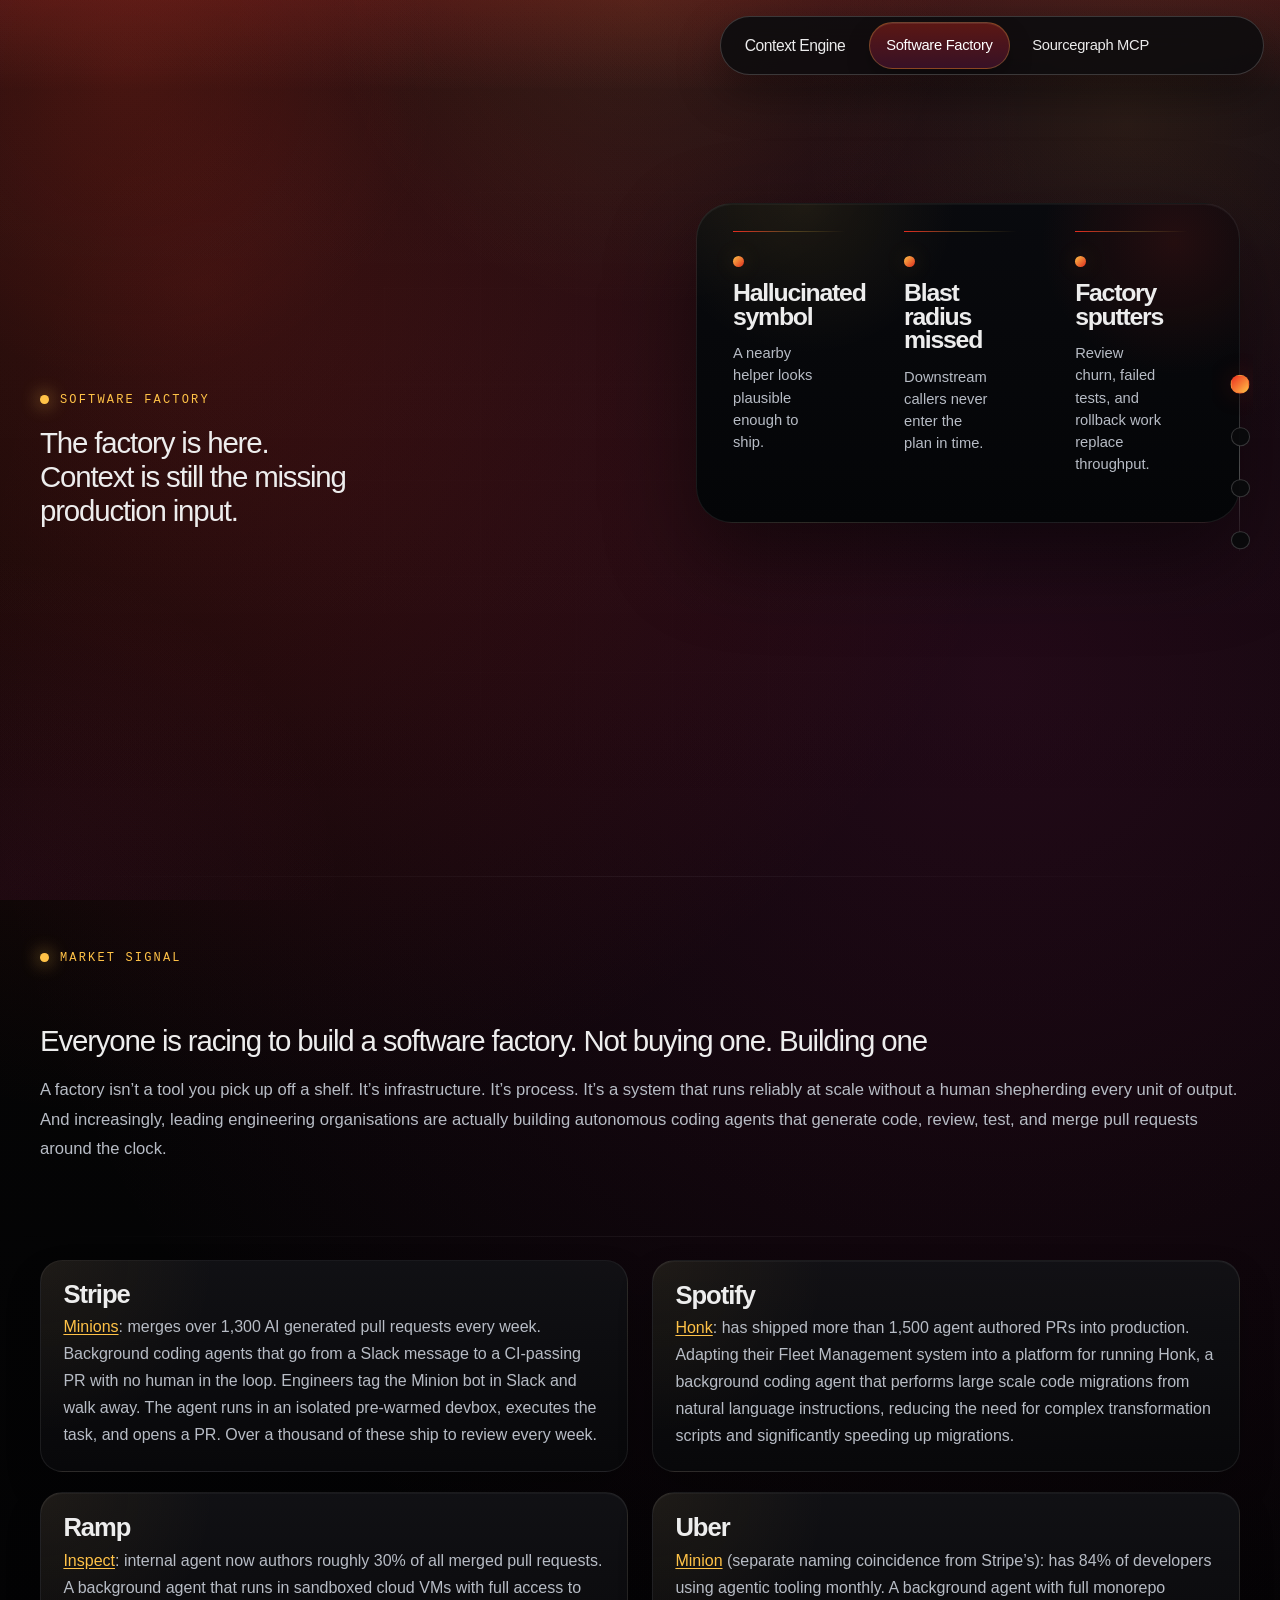
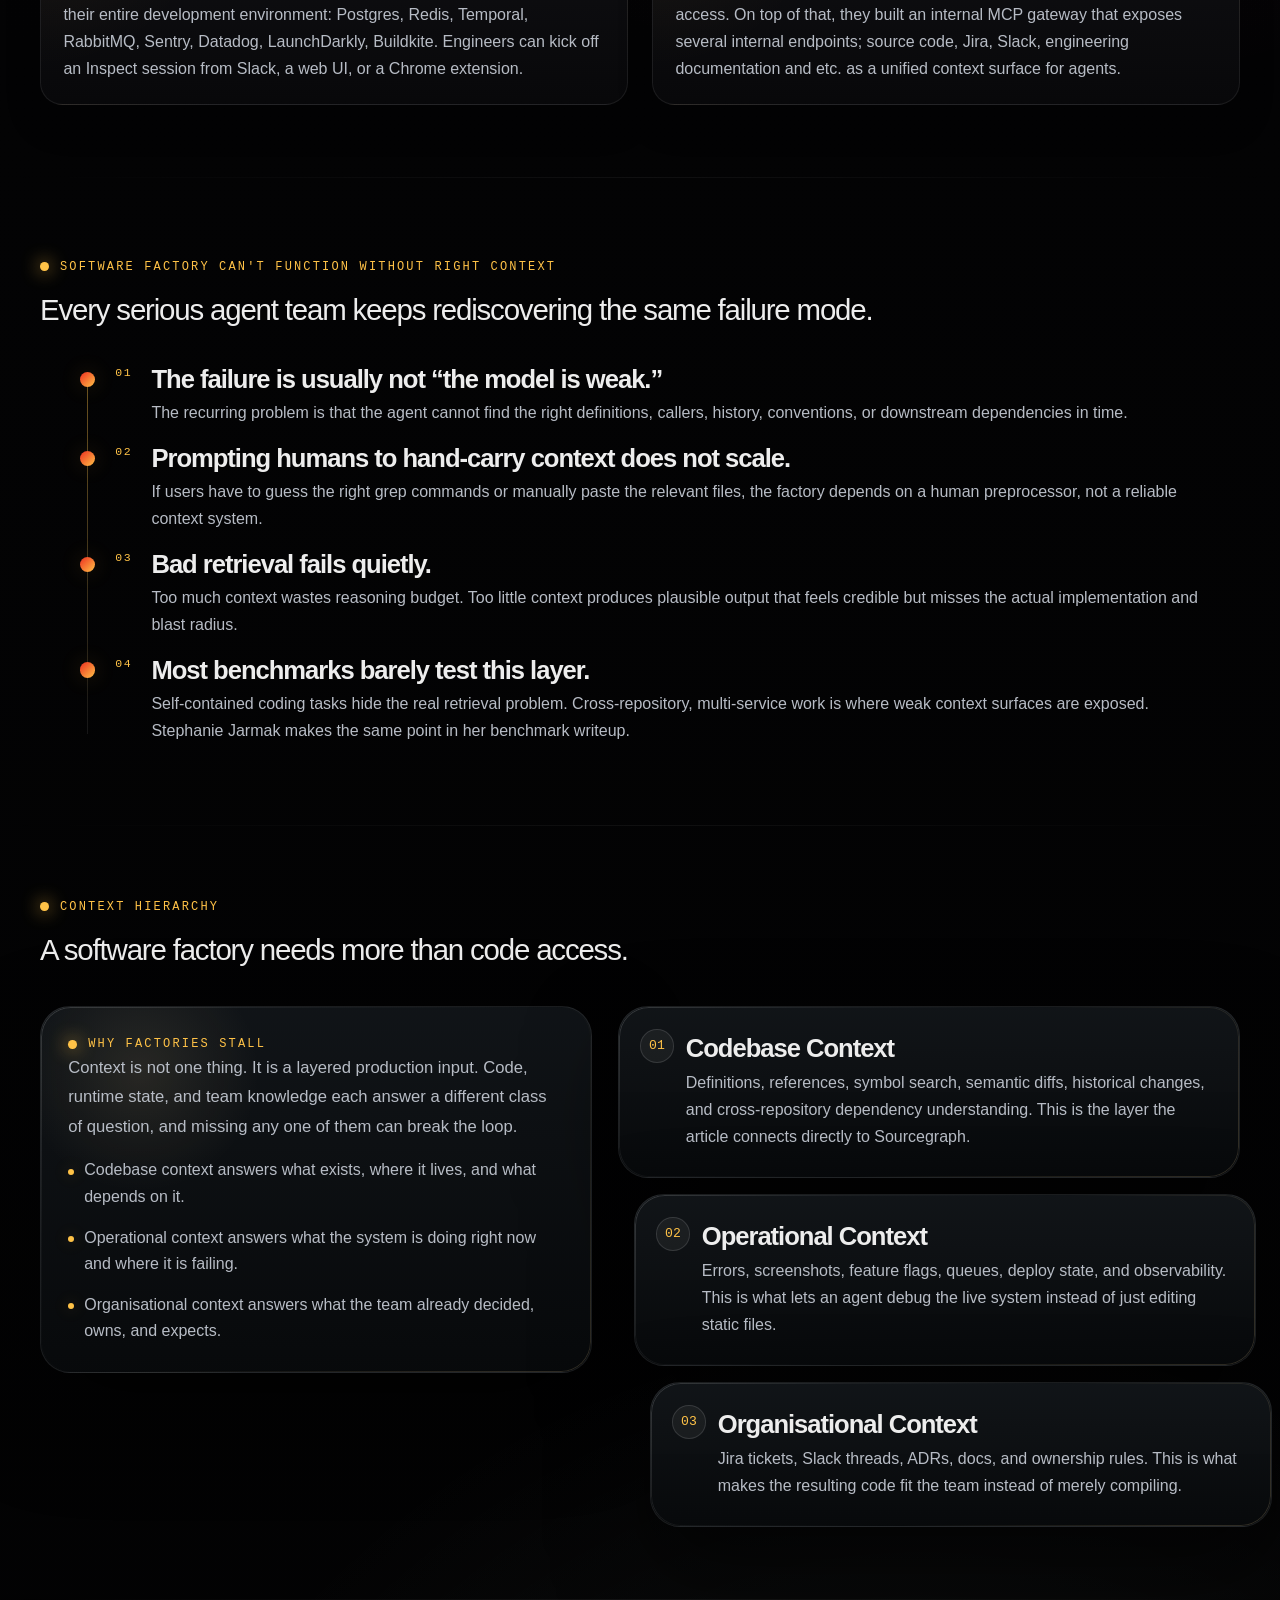
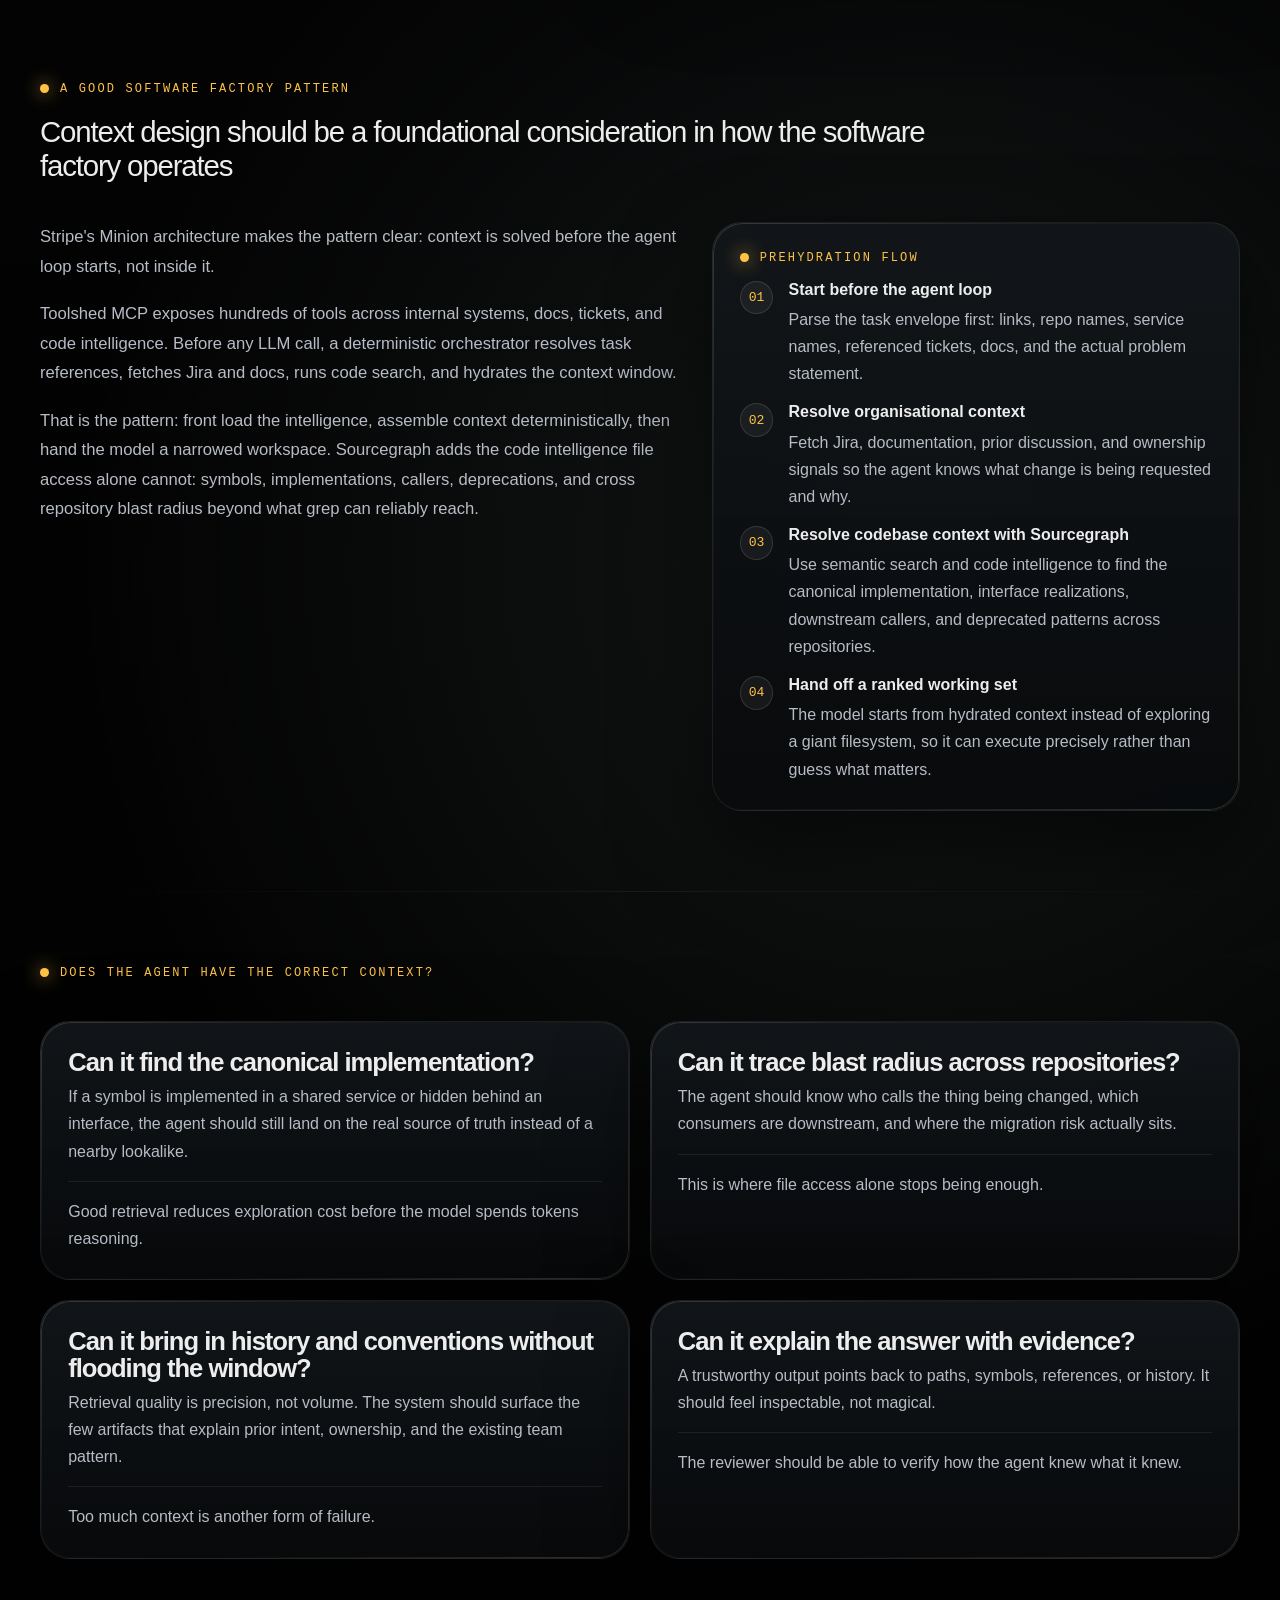
==== commit 0cd371ee: "commit" ====
--- a/context-problem.html
+++ b/context-problem.html
@@ -15,129 +15,126 @@
   <div class="site-utility">
     <nav class="utility-group" aria-label="Primary">
       <a class="utility-link utility-link-brand" href="./index.html">
-        <span class="brand-mark" aria-hidden="true"></span>
         <span class="brand-text">Context Engine</span>
       </a>
       <a class="utility-link" href="./context-problem.html" aria-current="page">Software Factory</a>
-      <a class="utility-link" href="./mcp-guide.html">Sourcegraph Guide</a>
+      <a class="utility-link" href="./mcp-guide.html">Sourcegraph MCP</a>
     </nav>
   </div>
+
+  <aside class="chapter-rail" aria-label="Page chapters">
+    <span class="chapter-kicker">Chapters</span>
+    <a class="chapter-link is-active" href="#factory-signal" data-chapter-target="factory-signal" aria-current="location">
+      <span class="chapter-dot" aria-hidden="true"></span>
+      <span class="chapter-copy">
+        <span class="chapter-index">01</span>
+        <span class="chapter-title">Market Signal</span>
+      </span>
+    </a>
+    <a class="chapter-link" href="#failure-mode" data-chapter-target="failure-mode">
+      <span class="chapter-dot" aria-hidden="true"></span>
+      <span class="chapter-copy">
+        <span class="chapter-index">02</span>
+        <span class="chapter-title">Failure Mode</span>
+      </span>
+    </a>
+    <a class="chapter-link" href="#context-hierarchy" data-chapter-target="context-hierarchy">
+      <span class="chapter-dot" aria-hidden="true"></span>
+      <span class="chapter-copy">
+        <span class="chapter-index">03</span>
+        <span class="chapter-title">Hierarchy</span>
+      </span>
+    </a>
+    <a class="chapter-link" href="#evaluation" data-chapter-target="evaluation">
+      <span class="chapter-dot" aria-hidden="true"></span>
+      <span class="chapter-copy">
+        <span class="chapter-index">04</span>
+        <span class="chapter-title">Evaluation</span>
+      </span>
+    </a>
+  </aside>
 
   <main>
     <section class="page-hero context-hero">
       <div class="container context-hero-layout">
         <div class="context-hero-copy reveal">
           <span class="eyebrow">Software Factory</span>
-          <h1 class="section-title">The factory is here. <span class="gradient-word">Context</span> is still the missing production input.</h1>
+          <h1 class="hero-statement">The factory is here. <span class="gradient-word">Context</span> is still the missing production input.</h1>
+        </div>
+
+        <div class="context-hero-plane reveal" aria-hidden="true">
+          <div class="context-hero-terminal context-failure-strip">
+            <article class="context-failure-item">
+              <span class="context-bullet"></span>
+              <h3>Hallucinated symbol</h3>
+              <p>A nearby helper looks plausible enough to ship.</p>
+            </article>
+            <article class="context-failure-item">
+              <span class="context-bullet"></span>
+              <h3>Blast radius missed</h3>
+              <p>Downstream callers never enter the plan in time.</p>
+            </article>
+            <article class="context-failure-item">
+              <span class="context-bullet"></span>
+              <h3>Factory sputters</h3>
+              <p>Review churn, failed tests, and rollback work replace throughput.</p>
+            </article>
+          </div>
+        </div>
+      </div>
+    </section>
+
+    <section class="section section-compact" id="factory-signal">
+      <div class="container">
+        <div class="section-header reveal">
+          <span class="eyebrow">Market Signal</span>
+        </div>
+
+        <div class="editorial-copy reveal">
+          <h2 class="hero-statement hero-statement-wide">Everyone is racing to build a software factory. Not buying one. Building one</h2>
           <p class="lede">
-            Background coding agents are no longer hypothetical. Stripe, Spotify, Ramp, and Uber are already running agent systems that plan, code, test, and open pull requests at scale. The hard part is no longer proving that an agent can execute. The hard part is getting the right context into the loop before it acts.
+            A factory isn’t a tool you pick up off a shelf. It’s infrastructure. It’s process. It’s a system that runs reliably at scale without a human shepherding every unit of output. And increasingly, leading engineering organisations are actually building autonomous coding agents that generate code, review, test, and merge pull requests around the clock.
           </p>
         </div>
-
-        <div class="context-hero-plane reveal" aria-hidden="true">
-          <div class="context-hero-glow"></div>
-          <div class="context-hero-terminal">
-            <div class="factory-scene">
-              <div class="factory-scene-header">
-                <span class="factory-scene-kicker">Missing Correct Context</span>
-              </div>
-
-              <div class="factory-floor">
-                <div class="factory-belt"></div>
-
-                <div class="factory-station factory-station-intake">
-                  <span class="station-step">01</span>
-                </div>
-
-                <div class="factory-station factory-station-context">
-                  <span class="station-step">02</span>
-                  <span class="factory-alarm"></span>
-                  <div class="factory-smoke">
-                    <span class="factory-smoke-plume plume-a"></span>
-                    <span class="factory-smoke-plume plume-b"></span>
-                    <span class="factory-smoke-plume plume-c"></span>
-                  </div>
-                </div>
-
-                <div class="factory-station factory-station-agent">
-                  <span class="station-step">03</span>
-                </div>
-
-                <div class="factory-station factory-station-output">
-                  <span class="station-step">04</span>
-                </div>
-
-                <span class="factory-batch batch-a"></span>
-                <span class="factory-batch batch-b"></span>
-                <span class="factory-batch batch-c"></span>
-
-                <div class="factory-failure-rail"></div>
-              </div>
-            </div>
-          </div>
-        </div>
-      </div>
-    </section>
-
-    <section class="section section-compact" id="factory-signal">
-      <div class="container">
-        <div class="section-header reveal">
-          <span class="eyebrow">Market Signal</span>
-          <h2 class="section-title tight">The software factory is already being built in public.</h2>
-        </div>
-
-        <div class="editorial-split reveal">
-          <div class="editorial-copy">
-            <p class="lede">
-              The article is strongest when it stops treating agents as a future abstraction and treats them as infrastructure. Serious teams are building factory systems: queues, sandboxes, review loops, observability hooks, and autonomous agents that work without a human shepherding every step.
-            </p>
-            <p class="lede">
-              But those engineering writeups all converge on the same lesson. Execution is not the main bottleneck anymore. Context is. The difference between a flashy demo and a mergeable output is whether the agent can see enough of the real system before it decides what to do.
-            </p>
-          </div>
-
-          <div class="editorial-rail">
-            <article class="editorial-point">
-              <span class="stack-number">01</span>
-              <div>
-                <h3>Stripe</h3>
-                <p>Minions reportedly merge more than 1,300 AI-generated pull requests a week, and the system prehydrates tickets, docs, and Sourcegraph results before the model loop starts.</p>
-              </div>
-            </article>
-            <article class="editorial-point">
-              <span class="stack-number">02</span>
-              <div>
-                <h3>Spotify</h3>
-                <p>The article highlights Spotify’s context-engineering writeup because it shows what breaks first: manual file loading, brittle grep-heavy prompting, and agents that lose the thread when context handling is weak.</p>
-              </div>
-            </article>
-            <article class="editorial-point">
-              <span class="stack-number">03</span>
-              <div>
-                <h3>Ramp</h3>
-                <p>The background agent matters because it has the same operational surface a human engineer would use: observability, browser access, flags, queues, and production-adjacent signals.</p>
-              </div>
-            </article>
-            <article class="editorial-point">
-              <span class="stack-number">04</span>
-              <div>
-                <h3>Uber</h3>
-                <p>Uber treats source code, docs, Slack, and Jira as layered context sources, which reinforces the article’s larger point: context has to become a platform component, not a prompt afterthought.</p>
-              </div>
-            </article>
-          </div>
-        </div>
-      </div>
-    </section>
-
-    <section class="section">
-      <div class="container">
-        <div class="section-header centered reveal">
-          <span class="eyebrow">Rediscovery</span>
-          <h2 class="section-title">Every serious agent team keeps rediscovering the same failure mode.</h2>
-          <p class="lede">
-            The article argues that context gets underestimated because it is invisible when it works and quietly damaging when it does not. That makes it easy to underinvest in the exact layer that determines whether a factory scales.
-          </p>
+      </div>
+    </section>
+
+    <section class="section section-compact section-market-grid">
+      <div class="container">
+        <div class="editorial-rail editorial-rail-matrix reveal">
+          <article class="editorial-point">
+            <div>
+              <h3>Stripe</h3>
+              <p><a href="https://stripe.dev/blog/minions-stripes-one-shot-end-to-end-coding-agents" target="_blank" rel="noreferrer">Minions</a>: merges over 1,300 AI generated pull requests every week. Background coding agents that go from a Slack message to a CI-passing PR with no human in the loop. Engineers tag the Minion bot in Slack and walk away. The agent runs in an isolated pre-warmed devbox, executes the task, and opens a PR. Over a thousand of these ship to review every week.</p>
+            </div>
+          </article>
+          <article class="editorial-point">
+            <div>
+              <h3>Spotify</h3>
+              <p><a href="https://engineering.atspotify.com/2025/11/spotifys-background-coding-agent-part-1" target="_blank" rel="noreferrer">Honk</a>: has shipped more than 1,500 agent authored PRs into production. Adapting their Fleet Management system into a platform for running Honk, a background coding agent that performs large scale code migrations from natural language instructions, reducing the need for complex transformation scripts and significantly speeding up migrations.</p>
+            </div>
+          </article>
+          <article class="editorial-point">
+            <div>
+              <h3>Ramp</h3>
+              <p><a href="https://builders.ramp.com/post/why-we-built-our-background-agent" target="_blank" rel="noreferrer">Inspect</a>: internal agent now authors roughly 30% of all merged pull requests. A background agent that runs in sandboxed cloud VMs with full access to their entire development environment: Postgres, Redis, Temporal, RabbitMQ, Sentry, Datadog, LaunchDarkly, Buildkite. Engineers can kick off an Inspect session from Slack, a web UI, or a Chrome extension.</p>
+            </div>
+          </article>
+          <article class="editorial-point">
+            <div>
+              <h3>Uber</h3>
+              <p><a href="https://newsletter.pragmaticengineer.com/p/how-uber-uses-ai-for-development" target="_blank" rel="noreferrer">Minion</a> (separate naming coincidence from Stripe’s): has 84% of developers using agentic tooling monthly. A background agent with full monorepo access. On top of that, they built an internal MCP gateway that exposes several internal endpoints; source code, Jira, Slack, engineering documentation and etc. as a unified context surface for agents.</p>
+            </div>
+          </article>
+        </div>
+      </div>
+    </section>
+
+    <section class="section" id="failure-mode">
+      <div class="container">
+        <div class="section-header reveal">
+          <span class="eyebrow">SOFTWARE FACTORY CAN'T FUNCTION WITHOUT RIGHT CONTEXT</span>
+          <h2 class="hero-statement hero-statement-wide">Every serious agent team keeps rediscovering the same failure mode.</h2>
         </div>
 
         <div class="evaluation-track reveal">
@@ -167,24 +164,25 @@
             <div>
               <h3>Most benchmarks barely test this layer.</h3>
               <p>Self-contained coding tasks hide the real retrieval problem. Cross-repository, multi-service work is where weak context surfaces are exposed.</p>
-            </div>
-          </article>
-        </div>
-      </div>
-    </section>
-
-    <section class="section section-compact">
+              <p>Stephanie Jarmak makes the same point in <a href="https://medium.com/@steph.jarmak/i-couldnt-find-a-good-enough-benchmark-for-large-scale-software-development-so-i-built-one-d2cc5946e963" target="_blank" rel="noreferrer">her benchmark writeup</a>.</p>
+            </div>
+          </article>
+        </div>
+      </div>
+    </section>
+
+    <section class="section section-compact" id="context-hierarchy">
       <div class="container">
         <div class="section-header reveal">
           <span class="eyebrow">Context Hierarchy</span>
-          <h2 class="section-title tight">A software factory needs more than code access.</h2>
+          <h2 class="hero-statement hero-statement-wide">A software factory needs more than code access.</h2>
         </div>
 
         <div class="stack-grid reveal">
           <div class="panel page-side-panel">
             <span class="eyebrow">Why Factories Stall</span>
             <p class="lede">
-              The article’s most useful framing is that context is not one thing. It is a layered production input. Code, runtime state, and team knowledge each answer a different class of question, and missing any one of them can break the loop.
+              Context is not one thing. It is a layered production input. Code, runtime state, and team knowledge each answer a different class of question, and missing any one of them can break the loop.
             </p>
             <ul class="mini-list">
               <li>Codebase context answers what exists, where it lives, and what depends on it.</li>
@@ -217,24 +215,21 @@
     <section class="section">
       <div class="container">
         <div class="section-header reveal">
-          <span class="eyebrow">Design Insight</span>
-          <h2 class="section-title">What Stripe gets right is not just tooling. It is sequencing.</h2>
+          <span class="eyebrow">A good software factory pattern</span>
+          <h2 class="hero-statement hero-statement-wide">Context design should be a foundational consideration in how the software factory operates</h2>
         </div>
 
         <div class="page-hero-grid reveal">
           <div class="editorial-copy">
             <p class="lede">
-              One of the sharpest points in the piece is that context should be assembled before the model wakes up. That is a stronger design than asking the agent to wander through the codebase, discover what matters, and manage its own context budget in the same loop.
+              Stripe's Minion architecture makes the pattern clear: context is solved before the agent loop starts, not inside it.
             </p>
             <p class="lede">
-              The article uses Stripe as the clearest example: deterministic orchestration gathers links, tickets, docs, and code intelligence up front. Sourcegraph matters in that design because it gives the system semantically grounded answers about symbols, references, and cross-repository scope, not just raw file bytes.
+              Toolshed MCP exposes hundreds of tools across internal systems, docs, tickets, and code intelligence. Before any LLM call, a deterministic orchestrator resolves task references, fetches Jira and docs, runs code search, and hydrates the context window.
             </p>
-            <a class="text-link" href="./mcp-guide.html">
-              Open the Sourcegraph MCP guide
-              <svg width="16" height="16" viewBox="0 0 16 16" fill="none" aria-hidden="true">
-                <path d="M3 8H13M9 4L13 8L9 12" stroke="currentColor" stroke-width="1.5" stroke-linecap="round" stroke-linejoin="round"></path>
-              </svg>
-            </a>
+            <p class="lede">
+              That is the pattern: front load the intelligence, assemble context deterministically, then hand the model a narrowed workspace. Sourcegraph adds the code intelligence file access alone cannot: symbols, implementations, callers, deprecations, and cross repository blast radius beyond what grep can reliably reach.
+            </p>
           </div>
 
           <div class="guide-panel">
@@ -243,29 +238,29 @@
               <div class="guide-step">
                 <span class="stack-number">01</span>
                 <div>
-                  <strong>Read the task envelope</strong>
-                  <p>Parse links, referenced tickets, repo names, service names, and the specific problem statement before any model call.</p>
+                  <strong>Start before the agent loop</strong>
+                  <p>Parse the task envelope first: links, repo names, service names, referenced tickets, docs, and the actual problem statement.</p>
                 </div>
               </div>
               <div class="guide-step">
                 <span class="stack-number">02</span>
                 <div>
-                  <strong>Resolve non-code context</strong>
-                  <p>Pull Jira, docs, prior discussions, and the operational clues that tell the agent what kind of change it is being asked to make.</p>
+                  <strong>Resolve organisational context</strong>
+                  <p>Fetch Jira, documentation, prior discussion, and ownership signals so the agent knows what change is being requested and why.</p>
                 </div>
               </div>
               <div class="guide-step">
                 <span class="stack-number">03</span>
                 <div>
-                  <strong>Resolve codebase context</strong>
-                  <p>Use semantic search and code intelligence to identify the canonical implementation, adjacent patterns, and downstream consumers.</p>
+                  <strong>Resolve codebase context with Sourcegraph</strong>
+                  <p>Use semantic search and code intelligence to find the canonical implementation, interface realizations, downstream callers, and deprecated patterns across repositories.</p>
                 </div>
               </div>
               <div class="guide-step">
                 <span class="stack-number">04</span>
                 <div>
-                  <strong>Hand the model a narrowed workspace</strong>
-                  <p>The model begins from a ranked working set instead of a blank prompt plus a giant filesystem.</p>
+                  <strong>Hand off a ranked working set</strong>
+                  <p>The model starts from hydrated context instead of exploring a giant filesystem, so it can execute precisely rather than guess what matters.</p>
                 </div>
               </div>
             </div>
@@ -276,12 +271,8 @@
 
     <section class="section section-compact" id="evaluation">
       <div class="container">
-        <div class="section-header centered reveal">
-          <span class="eyebrow">Evaluation Lens</span>
-          <h2 class="section-title">The right question is whether the agent retrieves the right context when the diff is no longer self-contained.</h2>
-          <p class="lede">
-            This is the practical test the article keeps returning to. Do not ask only whether the agent can write plausible code. Ask whether it can discover the right evidence when complexity moves outside the currently open files.
-          </p>
+        <div class="section-header reveal">
+          <span class="eyebrow">Does the agent have the correct context?</span>
         </div>
 
         <div class="question-grid reveal">
@@ -309,21 +300,6 @@
       </div>
     </section>
 
-    <section class="section footer-cta">
-      <div class="container">
-        <div class="cta-panel panel reveal">
-          <span class="eyebrow">Next Step</span>
-          <h2 class="section-title">If context is the constraint, the next step is wiring retrieval into the agent loop on purpose.</h2>
-          <p class="lede">
-            The Sourcegraph MCP guide covers the protocol surface, setup shape, and the concrete retrieval tools that let an agent work from codebase evidence instead of guesswork.
-          </p>
-          <div class="actions actions-center">
-            <a class="btn" href="./mcp-guide.html">Open the Sourcegraph MCP guide</a>
-            <a class="ghost-btn" href="./index.html">Return to the landing page</a>
-          </div>
-        </div>
-      </div>
-    </section>
   </main>
 
   <script src="./assets/site.js"></script>
--- a/assets/site.css
+++ b/assets/site.css
@@ -208,6 +208,10 @@
   padding: 4.5rem 0;
 }
 
+.section-market-grid {
+  padding-top: 1.5rem;
+}
+
 .eyebrow {
   display: inline-flex;
   align-items: center;
@@ -729,6 +733,9 @@
 
 .context-hero {
   padding-top: 6.4rem;
+  min-height: calc(100svh - 1.5rem);
+  display: flex;
+  align-items: center;
   overflow: hidden;
 }
 
@@ -747,17 +754,6 @@
 .context-hero-plane {
   position: relative;
   min-height: 32rem;
-}
-
-.context-hero-glow {
-  position: absolute;
-  inset: 14% -10% -6% 12%;
-  border-radius: 50%;
-  background:
-    radial-gradient(circle, rgba(255, 194, 71, 0.18) 0%, rgba(237, 46, 32, 0.16) 26%, rgba(214, 38, 135, 0.1) 48%, transparent 74%);
-  filter: blur(18px);
-  opacity: 0.95;
-  animation: haloPulse 6s ease-in-out infinite;
 }
 
 .context-hero-terminal {
@@ -774,76 +770,16 @@
   overflow: hidden;
 }
 
-.factory-scene {
-  display: grid;
-  gap: 1rem;
-  padding: 1rem 1rem 1.18rem;
-}
-
-.factory-scene-copy {
-  display: flex;
-  align-items: center;
-  justify-content: space-between;
-  gap: 1rem;
-  padding: 0 0.15rem;
-}
-
-.factory-floor {
-  position: relative;
-  display: grid;
-  grid-template-columns: repeat(4, minmax(0, 1fr));
-  gap: 0.8rem;
-  align-items: end;
-  min-height: 22rem;
-  padding: 1.55rem 1rem 5.85rem;
-  border: 1px solid rgba(255, 255, 255, 0.08);
-  border-radius: calc(var(--radius-sm) + 8px);
-  background:
-    linear-gradient(180deg, rgba(255, 255, 255, 0.04), rgba(255, 255, 255, 0.015)),
-    radial-gradient(circle at 22% 14%, rgba(255, 194, 71, 0.08), transparent 24%),
-    radial-gradient(circle at 70% 18%, rgba(237, 46, 32, 0.12), transparent 28%);
-  box-shadow: inset 0 1px 0 rgba(255, 255, 255, 0.05);
-  overflow: hidden;
-}
-
-.factory-floor::before {
-  content: "";
-  position: absolute;
-  inset: 0;
-  background-image:
-    linear-gradient(rgba(255, 255, 255, 0.028) 1px, transparent 1px),
-    linear-gradient(90deg, rgba(255, 255, 255, 0.028) 1px, transparent 1px);
-  background-size: 84px 84px;
-  opacity: 0.34;
-  mask-image: linear-gradient(180deg, rgba(0, 0, 0, 0.9), transparent 100%);
-}
-
-.factory-floor > * {
-  position: relative;
-  z-index: 1;
-}
-
-.factory-scene-copy p,
-.factory-station p,
 .editorial-point p,
 .evaluation-step p,
 .failure-item p,
 .source-entry p,
-.evidence-node p,
-.factory-failure-item p {
+.evidence-node p {
   margin: 0;
   color: var(--text-dim);
   line-height: 1.68;
 }
 
-.factory-scene-copy p {
-  max-width: 17rem;
-  font-size: 0.9rem;
-  text-align: right;
-}
-
-.factory-scene-kicker,
-.station-step,
 .source-kind,
 .evaluation-index,
 .factory-failure-index {
@@ -853,288 +789,67 @@
   letter-spacing: 0.14em;
   text-transform: uppercase;
 }
-
-.factory-belt,
-.factory-failure-rail {
-  position: absolute;
-  border-radius: 999px;
-  overflow: hidden;
-}
-
-.factory-belt {
-  left: 7%;
-  right: 7%;
-  top: 66%;
-  height: 1rem;
+.context-failure-strip {
+  min-height: 20rem;
+  display: grid;
+  grid-template-columns: repeat(3, minmax(0, 1fr));
+  gap: 2.7rem;
+  align-items: start;
+  padding: 1.7rem 2.25rem 1.9rem;
+  background:
+    radial-gradient(circle at 20% 0%, rgba(255, 194, 71, 0.08), transparent 28%),
+    radial-gradient(circle at 88% 12%, rgba(237, 46, 32, 0.12), transparent 24%),
+    linear-gradient(180deg, rgba(9, 10, 14, 0.98), rgba(4, 5, 7, 1));
   border: 1px solid rgba(255, 255, 255, 0.08);
-  background: linear-gradient(90deg, rgba(255, 255, 255, 0.06), rgba(255, 255, 255, 0.12), rgba(255, 255, 255, 0.05));
+  border-radius: calc(var(--radius) + 6px);
   box-shadow:
-    inset 0 0 0 1px rgba(255, 255, 255, 0.04),
-    0 18px 30px rgba(0, 0, 0, 0.28);
-}
-
-.factory-belt::before,
-.factory-failure-rail::before {
-  content: "";
-  position: absolute;
-  inset: 0;
-  background: repeating-linear-gradient(90deg, rgba(255, 255, 255, 0.12) 0 12px, transparent 12px 28px);
-  opacity: 0.34;
-  animation: beltRun 1.45s linear infinite;
-}
-
-.factory-belt::after {
-  content: "";
-  position: absolute;
-  left: 38%;
-  top: -0.55rem;
-  width: 18%;
-  height: 2.1rem;
-  border-radius: 999px;
-  background: radial-gradient(circle, rgba(237, 46, 32, 0.42), rgba(237, 46, 32, 0) 72%);
-  filter: blur(10px);
-  animation: bottleneckGlow 2.2s ease-in-out infinite;
-}
-
-.factory-failure-rail {
-  left: 41%;
-  right: 8%;
-  bottom: 2rem;
-  height: 0.95rem;
-  border: 1px solid rgba(237, 46, 32, 0.28);
-  background: linear-gradient(90deg, rgba(237, 46, 32, 0.34), rgba(255, 194, 71, 0.2), rgba(255, 255, 255, 0.04));
-  box-shadow: 0 0 34px rgba(237, 46, 32, 0.12);
-}
-
-.factory-station {
+    inset 0 1px 0 rgba(255, 255, 255, 0.04),
+    0 34px 90px rgba(0, 0, 0, 0.48);
+}
+
+.context-failure-item {
   position: relative;
   display: grid;
-  gap: 0.42rem;
   align-content: start;
-  min-height: 7.8rem;
-  padding: 1rem 0.85rem 0.95rem;
-  border: 1px solid rgba(255, 255, 255, 0.09);
-  border-radius: 1.35rem 1.35rem 1rem 1rem;
-  background: linear-gradient(180deg, rgba(255, 255, 255, 0.08), rgba(255, 255, 255, 0.015) 26%, rgba(11, 12, 14, 0.88) 100%);
-  box-shadow:
-    0 18px 28px rgba(0, 0, 0, 0.24),
-    inset 0 1px 0 rgba(255, 255, 255, 0.05);
-}
-
-.factory-station::before {
-  content: "";
-  position: absolute;
-  top: -1.02rem;
-  left: 50%;
-  width: 1rem;
-  height: 1rem;
-  transform: translateX(-50%);
-  border: 3px solid rgba(255, 255, 255, 0.12);
-  border-bottom: 0;
-  border-radius: 0.7rem 0.7rem 0 0;
-}
-
-.factory-station strong {
-  font-size: 0.98rem;
-  line-height: 1.16;
-  letter-spacing: -0.01em;
-}
-
-.factory-station p {
-  max-width: 10rem;
-  font-size: 0.82rem;
-}
-
-.factory-station-intake {
-  min-height: 8.25rem;
-}
-
-.factory-station-intake::after {
-  content: "";
-  position: absolute;
-  left: 0.85rem;
-  right: 0.85rem;
-  bottom: 0.95rem;
-  height: 0.55rem;
-  border-radius: 999px;
-  background: linear-gradient(90deg, rgba(255, 194, 71, 0.12), rgba(255, 194, 71, 0.44), rgba(255, 194, 71, 0.08));
-}
-
-.factory-station-context {
-  min-height: 11.2rem;
-  background: linear-gradient(180deg, rgba(237, 46, 32, 0.2), rgba(64, 18, 16, 0.68) 30%, rgba(11, 12, 14, 0.94) 100%);
-  border-color: rgba(255, 194, 71, 0.28);
-  box-shadow:
-    0 24px 42px rgba(0, 0, 0, 0.34),
-    inset 0 0 0 1px rgba(255, 194, 71, 0.08),
-    0 0 0 1px rgba(255, 194, 71, 0.04);
-  animation: contextStutter 4.6s ease-in-out infinite;
-}
-
-.factory-station-context::after {
-  content: "missing";
-  position: absolute;
-  top: 0.8rem;
-  right: 0.8rem;
-  padding: 0.18rem 0.4rem;
-  border-radius: 999px;
-  background: rgba(255, 194, 71, 0.12);
-  color: var(--gold);
-  font-family: var(--mono);
-  font-size: 0.58rem;
-  letter-spacing: 0.14em;
-  text-transform: uppercase;
-}
-
-.factory-station-context strong {
-  padding-right: 3.5rem;
-  color: #fff3dc;
-}
-
-.factory-station-context p {
-  color: rgba(255, 236, 225, 0.78);
-}
-
-.factory-alarm {
-  position: absolute;
-  top: 0.95rem;
-  left: 0.85rem;
-  width: 0.72rem;
-  height: 0.72rem;
-  border-radius: 50%;
-  background: var(--amber);
-  box-shadow: 0 0 0 0 rgba(237, 46, 32, 0.55);
-  animation: alarmPulse 1.1s ease-out infinite;
-}
-
-.factory-smoke {
-  position: absolute;
-  inset: -2rem 0 auto;
-  height: 5rem;
-  pointer-events: none;
-}
-
-.factory-smoke-plume {
-  position: absolute;
-  bottom: 0;
-  left: 48%;
-  width: 2.2rem;
-  height: 2.2rem;
-  border-radius: 50%;
-  background: radial-gradient(circle, rgba(255, 194, 71, 0.18), rgba(255, 194, 71, 0) 72%);
-  filter: blur(7px);
-  opacity: 0;
-  animation: smokeRise 3.1s ease-out infinite;
-}
-
-.plume-b {
-  left: 56%;
-  width: 1.8rem;
-  height: 1.8rem;
-  animation-delay: 1.02s;
-}
-
-.plume-c {
-  left: 52%;
-  width: 2.5rem;
-  height: 2.5rem;
-  animation-delay: 2.04s;
-}
-
-.factory-station-agent {
-  min-height: 9rem;
-}
-
-.factory-station-agent::after {
-  content: "</>";
-  position: absolute;
-  right: 0.8rem;
-  bottom: 0.72rem;
-  color: rgba(255, 255, 255, 0.1);
-  font-family: var(--mono);
-  font-size: 1.25rem;
-  letter-spacing: -0.08em;
-}
-
-.factory-station-output {
-  min-height: 7.6rem;
-}
-
-.factory-station-output::after {
-  content: "!";
-  position: absolute;
-  right: 0.9rem;
-  bottom: 0.72rem;
-  display: grid;
-  place-items: center;
-  width: 1.3rem;
-  height: 1.3rem;
-  border-radius: 50%;
-  background: rgba(237, 46, 32, 0.18);
-  color: #ffe5e2;
-  font-family: var(--mono);
-  font-size: 0.8rem;
-  box-shadow: 0 0 28px rgba(237, 46, 32, 0.16);
-  animation: outputAlert 1.7s steps(2, end) infinite;
-}
-
-.factory-batch {
-  position: absolute;
-  top: 63.8%;
-  left: 6%;
-  z-index: 2;
-  padding: 0.3rem 0.5rem;
-  border: 1px solid rgba(22, 14, 8, 0.28);
-  border-radius: 999px;
-  background-color: rgba(255, 194, 71, 0.96);
-  color: #2a1609;
-  font-family: var(--mono);
-  font-size: 0.58rem;
-  letter-spacing: 0.04em;
-  white-space: nowrap;
-  box-shadow: 0 10px 24px rgba(255, 194, 71, 0.18);
-  animation: factoryBatch 7.4s linear infinite;
-}
-
-.batch-b {
-  animation-delay: -2.45s;
-}
-
-.batch-c {
-  animation-delay: -4.9s;
-}
-
-.factory-failure-strip {
-  display: grid;
-  grid-template-columns: repeat(3, minmax(0, 1fr));
-  gap: 0.85rem;
-}
-
-.factory-failure-item {
-  position: relative;
-  display: grid;
-  gap: 0.35rem;
-  padding-top: 0.95rem;
-}
-
-.factory-failure-item::before {
+  gap: 0.9rem;
+  padding-top: 1.55rem;
+  min-width: 0;
+}
+
+.context-failure-item::before {
   content: "";
   position: absolute;
   top: 0;
   left: 0;
   right: 0;
   height: 1px;
-  background: linear-gradient(90deg, rgba(237, 46, 32, 0.95), rgba(255, 194, 71, 0.25), transparent 88%);
-}
-
-.factory-failure-item strong {
-  font-size: 0.95rem;
-  line-height: 1.2;
-}
-
-.factory-failure-item p {
-  max-width: 13rem;
-  font-size: 0.82rem;
+  background: linear-gradient(90deg, rgba(237, 46, 32, 0.95), rgba(255, 194, 71, 0.28), transparent 88%);
+}
+
+.context-bullet {
+  width: 0.7rem;
+  height: 0.7rem;
+  border-radius: 50%;
+  background: linear-gradient(135deg, rgba(255, 194, 71, 1), rgba(237, 46, 32, 0.92));
+  box-shadow: 0 0 22px rgba(255, 194, 71, 0.18);
+}
+
+.context-failure-item h3 {
+  margin: 0;
+  font-family: var(--display);
+  max-width: 6.2ch;
+  font-size: clamp(1.55rem, 1.65vw, 2rem);
+  line-height: 0.94;
+  letter-spacing: -0.05em;
+  text-wrap: balance;
+}
+
+.context-failure-item p {
+  margin: 0;
+  max-width: 10.5ch;
+  color: var(--text-dim);
+  font-size: clamp(0.92rem, 0.95vw, 1.08rem);
+  line-height: 1.5;
 }
 
 .editorial-split,
@@ -1161,6 +876,11 @@
 .evidence-flow {
   display: grid;
   gap: 1rem;
+}
+
+.editorial-rail-matrix {
+  grid-template-columns: repeat(2, minmax(0, 1fr));
+  gap: 1.25rem 1.5rem;
 }
 
 .editorial-point,
@@ -1178,6 +898,36 @@
   align-items: start;
   padding: 1.2rem 0;
   border-top: 1px solid rgba(255, 255, 255, 0.08);
+}
+
+.editorial-rail-matrix .editorial-point {
+  grid-template-columns: 1fr;
+  gap: 0;
+  min-height: 100%;
+  padding: 1.3rem 1.4rem 1.35rem;
+  border-top: 0;
+  border: 1px solid rgba(255, 255, 255, 0.08);
+  border-radius: 1.4rem;
+  background:
+    radial-gradient(circle at top left, rgba(255, 194, 71, 0.06), transparent 28%),
+    linear-gradient(180deg, rgba(18, 18, 22, 0.92), rgba(8, 8, 10, 0.98));
+  box-shadow:
+    inset 0 1px 0 rgba(255, 255, 255, 0.04),
+    0 18px 34px rgba(0, 0, 0, 0.24);
+}
+
+.editorial-rail-matrix .editorial-point:first-child {
+  padding-top: 1.3rem;
+}
+
+.editorial-rail-matrix .editorial-point a {
+  color: var(--gold);
+  text-decoration: underline;
+  text-underline-offset: 0.14em;
+}
+
+.editorial-rail-matrix .editorial-point a:hover {
+  color: #fff1c7;
 }
 
 .editorial-point:first-child,
@@ -1221,6 +971,15 @@
   grid-template-columns: auto 1fr;
   gap: 1.2rem;
   padding-left: 2.2rem;
+}
+
+.evaluation-step h3,
+.evaluation-step p {
+  font-family: var(--body);
+}
+
+.evaluation-step h3 {
+  font-weight: 700;
 }
 
 .evaluation-step::before {
@@ -1375,22 +1134,21 @@
   display: inline-flex;
   align-items: center;
   gap: 0.35rem;
+  width: min(var(--utility-expanded-width, 34rem), calc(100vw - 2rem));
+  max-width: calc(100vw - 2rem);
   padding: 0.34rem;
   border-radius: 999px;
-  border: 1px solid rgba(255, 255, 255, 0.14);
-  background: rgba(12, 10, 12, 0.88);
+  border: 1px solid rgba(255, 255, 255, 0.18);
+  background: rgba(16, 13, 15, 0.96);
   backdrop-filter: blur(18px);
   box-shadow: 0 18px 44px rgba(0, 0, 0, 0.34);
-}
-
-.brand-mark {
-  width: 0.9rem;
-  height: 0.9rem;
-  border-radius: 50%;
-  background:
-    radial-gradient(circle at 35% 35%, white 0%, rgba(255, 255, 255, 0) 36%),
-    linear-gradient(135deg, var(--amber), var(--gold));
-  box-shadow: 0 0 18px rgba(237, 46, 32, 0.32);
+  overflow: hidden;
+  transition:
+    transform 320ms cubic-bezier(0.22, 1, 0.36, 1),
+    opacity 220ms ease,
+    border-color 220ms ease,
+    box-shadow 300ms ease,
+    background-color 220ms ease;
 }
 
 .brand-text {
@@ -1401,16 +1159,18 @@
 }
 
 .utility-link {
+  --utility-link-padding-inline: 1rem;
   display: inline-flex;
   align-items: center;
   justify-content: center;
-  gap: 0.72rem;
+  gap: 0;
   min-width: 0;
+  max-width: 16rem;
   min-height: 2.9rem;
-  padding: 0.78rem 1rem;
+  padding: 0.78rem var(--utility-link-padding-inline);
   border-radius: 999px;
   border: 1px solid transparent;
-  color: rgba(255, 255, 255, 0.82);
+  color: rgba(255, 255, 255, 0.92);
   background: transparent;
   font-size: 0.92rem;
   font-weight: 500;
@@ -1421,15 +1181,17 @@
   text-overflow: ellipsis;
   transition:
     transform 180ms ease,
+    max-width 260ms cubic-bezier(0.34, 1.56, 0.64, 1),
+    padding 220ms ease,
     border-color 180ms ease,
     background-color 180ms ease,
     color 180ms ease,
-    box-shadow 180ms ease;
+    box-shadow 180ms ease,
+    opacity 140ms ease;
 }
 
 .utility-link-brand {
-  justify-content: flex-start;
-  padding-inline: 1.02rem 1.08rem;
+  --utility-link-padding-inline: 1.08rem;
 }
 
 .utility-link:hover {
@@ -1451,6 +1213,19 @@
 .utility-link[aria-current="page"]:hover {
   border-color: rgba(255, 194, 71, 0.34);
   background: linear-gradient(180deg, rgba(237, 46, 32, 0.42), rgba(214, 38, 135, 0.26));
+}
+
+.site-utility.is-hidden .utility-group {
+  transform: translateY(calc(-100% - 0.8rem));
+  opacity: 0;
+  pointer-events: none;
+}
+
+.site-utility.is-hidden.is-revealed .utility-group,
+.site-utility.is-hidden:focus-within .utility-group {
+  transform: translateY(0);
+  opacity: 1;
+  pointer-events: auto;
 }
 
 .chapter-rail {
@@ -1647,6 +1422,10 @@
   font-weight: 500;
   line-height: 1.15;
   letter-spacing: -0.04em;
+}
+
+.hero-statement-wide {
+  max-width: none;
 }
 
 .hero-support {
@@ -2448,6 +2227,7 @@
   padding: 0 0 0.5rem;
   border: 0;
   background: transparent;
+  color: var(--text);
   text-align: left;
   cursor: pointer;
 }
@@ -2479,7 +2259,7 @@
 .protocol-node-copy {
   display: block;
   margin-top: 0.25rem;
-  color: var(--text-soft);
+  color: var(--text-dim);
   font-family: var(--mono);
   font-size: 0.75rem;
 }
@@ -2840,7 +2620,7 @@
   margin-top: 2.5rem;
   padding-top: 1.5rem;
   border-top: 1px solid rgba(255, 255, 255, 0.06);
-  text-align: center;
+  text-align: left;
 }
 
 /* ── Loop Compare ───────────────────────────────────── */
@@ -3371,10 +3151,30 @@
   }
 }
 
+@keyframes contextRotor {
+  from {
+    transform: translate(-50%, -50%) rotate(0deg);
+  }
+
+  to {
+    transform: translate(-50%, -50%) rotate(360deg);
+  }
+}
+
+@keyframes cogSpin {
+  from {
+    transform: translate(-50%, -50%) rotate(0deg);
+  }
+
+  to {
+    transform: translate(-50%, -50%) rotate(-360deg);
+  }
+}
+
 @keyframes factoryBatch {
   0% {
     left: 6%;
-    top: 63.8%;
+    top: 54.4%;
     opacity: 0;
     transform: scale(0.94) rotate(0deg);
     background-color: rgba(255, 194, 71, 0.96);
@@ -3387,26 +3187,26 @@
 
   32% {
     left: 27%;
-    top: 63.8%;
+    top: 54.4%;
     transform: scale(1) rotate(0deg);
     opacity: 1;
   }
 
   39% {
     left: 39%;
-    top: 63.8%;
+    top: 54.4%;
     transform: rotate(-2deg);
   }
 
   42% {
     left: 40%;
-    top: 63.3%;
+    top: 53.9%;
     transform: rotate(2deg);
   }
 
   45% {
     left: 39.4%;
-    top: 64%;
+    top: 54.6%;
     transform: rotate(-3deg);
     background-color: rgba(237, 46, 32, 0.94);
     color: #fff0ee;
@@ -3414,7 +3214,7 @@
 
   60% {
     left: 48%;
-    top: 79.5%;
+    top: 78%;
     transform: rotate(8deg);
     opacity: 1;
     background-color: rgba(237, 46, 32, 0.94);
@@ -3423,7 +3223,7 @@
 
   80% {
     left: 72%;
-    top: 79.5%;
+    top: 78%;
     transform: rotate(2deg);
     opacity: 1;
     background-color: rgba(237, 46, 32, 0.94);
@@ -3432,7 +3232,7 @@
 
   100% {
     left: 88%;
-    top: 79.5%;
+    top: 78%;
     opacity: 0;
     transform: scale(0.96) rotate(0deg);
     background-color: rgba(237, 46, 32, 0.94);
@@ -3443,7 +3243,7 @@
 @keyframes factoryBatchMobile {
   0% {
     left: 8%;
-    top: 69.7%;
+    top: 60%;
     opacity: 0;
     transform: scale(0.92) rotate(0deg);
     background-color: rgba(255, 194, 71, 0.96);
@@ -3455,27 +3255,27 @@
 
   34% {
     left: 30%;
-    top: 69.7%;
+    top: 60%;
     opacity: 1;
     transform: scale(1) rotate(0deg);
   }
 
   41% {
     left: 39%;
-    top: 69.4%;
+    top: 59.7%;
     transform: rotate(2deg);
   }
 
   46% {
     left: 40%;
-    top: 70.1%;
+    top: 60.4%;
     transform: rotate(-3deg);
     background-color: rgba(237, 46, 32, 0.94);
   }
 
   60% {
     left: 48%;
-    top: 84%;
+    top: 77%;
     opacity: 1;
     transform: rotate(8deg);
     background-color: rgba(237, 46, 32, 0.94);
@@ -3483,7 +3283,7 @@
 
   82% {
     left: 74%;
-    top: 84%;
+    top: 77%;
     opacity: 1;
     transform: rotate(2deg);
     background-color: rgba(237, 46, 32, 0.94);
@@ -3491,7 +3291,7 @@
 
   100% {
     left: 88%;
-    top: 84%;
+    top: 77%;
     opacity: 0;
     transform: scale(0.96) rotate(0deg);
     background-color: rgba(237, 46, 32, 0.94);
@@ -3515,18 +3315,28 @@
     grid-template-columns: 1fr;
   }
 
+  .context-hero {
+    min-height: auto;
+    display: block;
+  }
+
   .context-hero-plane {
     min-height: 0;
   }
 
-  .factory-scene-copy {
-    flex-direction: column;
-    align-items: flex-start;
-  }
-
-  .factory-scene-copy p {
+  .context-failure-strip {
+    min-height: 0;
+    grid-template-columns: 1fr;
+    gap: 1.35rem;
+    padding: 1.4rem 1.1rem;
+  }
+
+  .context-failure-item p {
     max-width: none;
-    text-align: left;
+  }
+
+  .context-failure-item h3 {
+    max-width: none;
   }
 
   .page-hero-grid,
@@ -3874,7 +3684,6 @@
   .utility-link-brand {
     min-width: 0;
     justify-content: center;
-    gap: 0.42rem;
     padding-inline: 0.58rem;
   }
 
@@ -3889,67 +3698,22 @@
     padding: 4.6rem 0;
   }
 
-  .factory-scene {
-    padding-left: 0.85rem;
-    padding-right: 0.85rem;
-  }
-
-  .factory-floor {
-    gap: 0.55rem;
-    min-height: 18.9rem;
-    padding: 1.15rem 0.7rem 3.2rem;
-  }
-
-  .factory-station {
-    min-height: 5.9rem;
-    padding: 0.82rem 0.62rem 0.72rem;
-  }
-
-  .factory-station-context {
-    min-height: 6.8rem;
-  }
-
-  .factory-station p {
-    display: none;
-  }
-
-  .factory-station-context strong {
-    padding-right: 2.8rem;
-  }
-
-  .factory-station strong,
-  .factory-failure-item strong {
-    font-size: 0.82rem;
-  }
-
-  .factory-station p,
-  .factory-failure-item p,
-  .factory-scene-copy p,
-  .factory-batch {
-    font-size: 0.7rem;
-  }
-
-  .factory-belt {
-    top: 71%;
-  }
-
-  .factory-failure-rail {
-    left: 46%;
-    right: 7%;
-    bottom: 0.9rem;
-  }
-
-  .factory-batch {
-    top: 69.7%;
-    width: 1.4rem;
-    height: 0.72rem;
-    padding: 0;
-    font-size: 0;
-    animation-name: factoryBatchMobile;
-  }
-
-  .factory-failure-strip {
-    display: none;
+  .context-failure-strip {
+    padding: 1.3rem 0.85rem;
+    gap: 1.15rem;
+  }
+
+  .context-failure-item {
+    gap: 0.8rem;
+    padding-top: 1.05rem;
+  }
+
+  .context-failure-item h3 {
+    font-size: clamp(1.65rem, 9vw, 2.2rem);
+  }
+
+  .context-failure-item p {
+    font-size: 0.92rem;
   }
 
   .evaluation-step {
@@ -4005,13 +3769,21 @@
   }
 
   .utility-link {
-    min-height: 2.95rem;
-    padding: 0.66rem 0.42rem;
-    font-size: clamp(0.68rem, 2.85vw, 0.74rem);
-  }
-
-  .brand-mark {
-    display: none;
+    min-height: 3.25rem;
+    padding: 0.58rem 0.42rem;
+    font-size: clamp(0.66rem, 2.7vw, 0.73rem);
+    line-height: 1.08;
+    white-space: normal;
+    overflow: visible;
+    text-align: center;
+    text-overflow: clip;
+  }
+
+  .brand-text {
+    white-space: normal;
+    overflow: visible;
+    text-align: center;
+    text-overflow: clip;
   }
 
   .stack-card.layer-1,
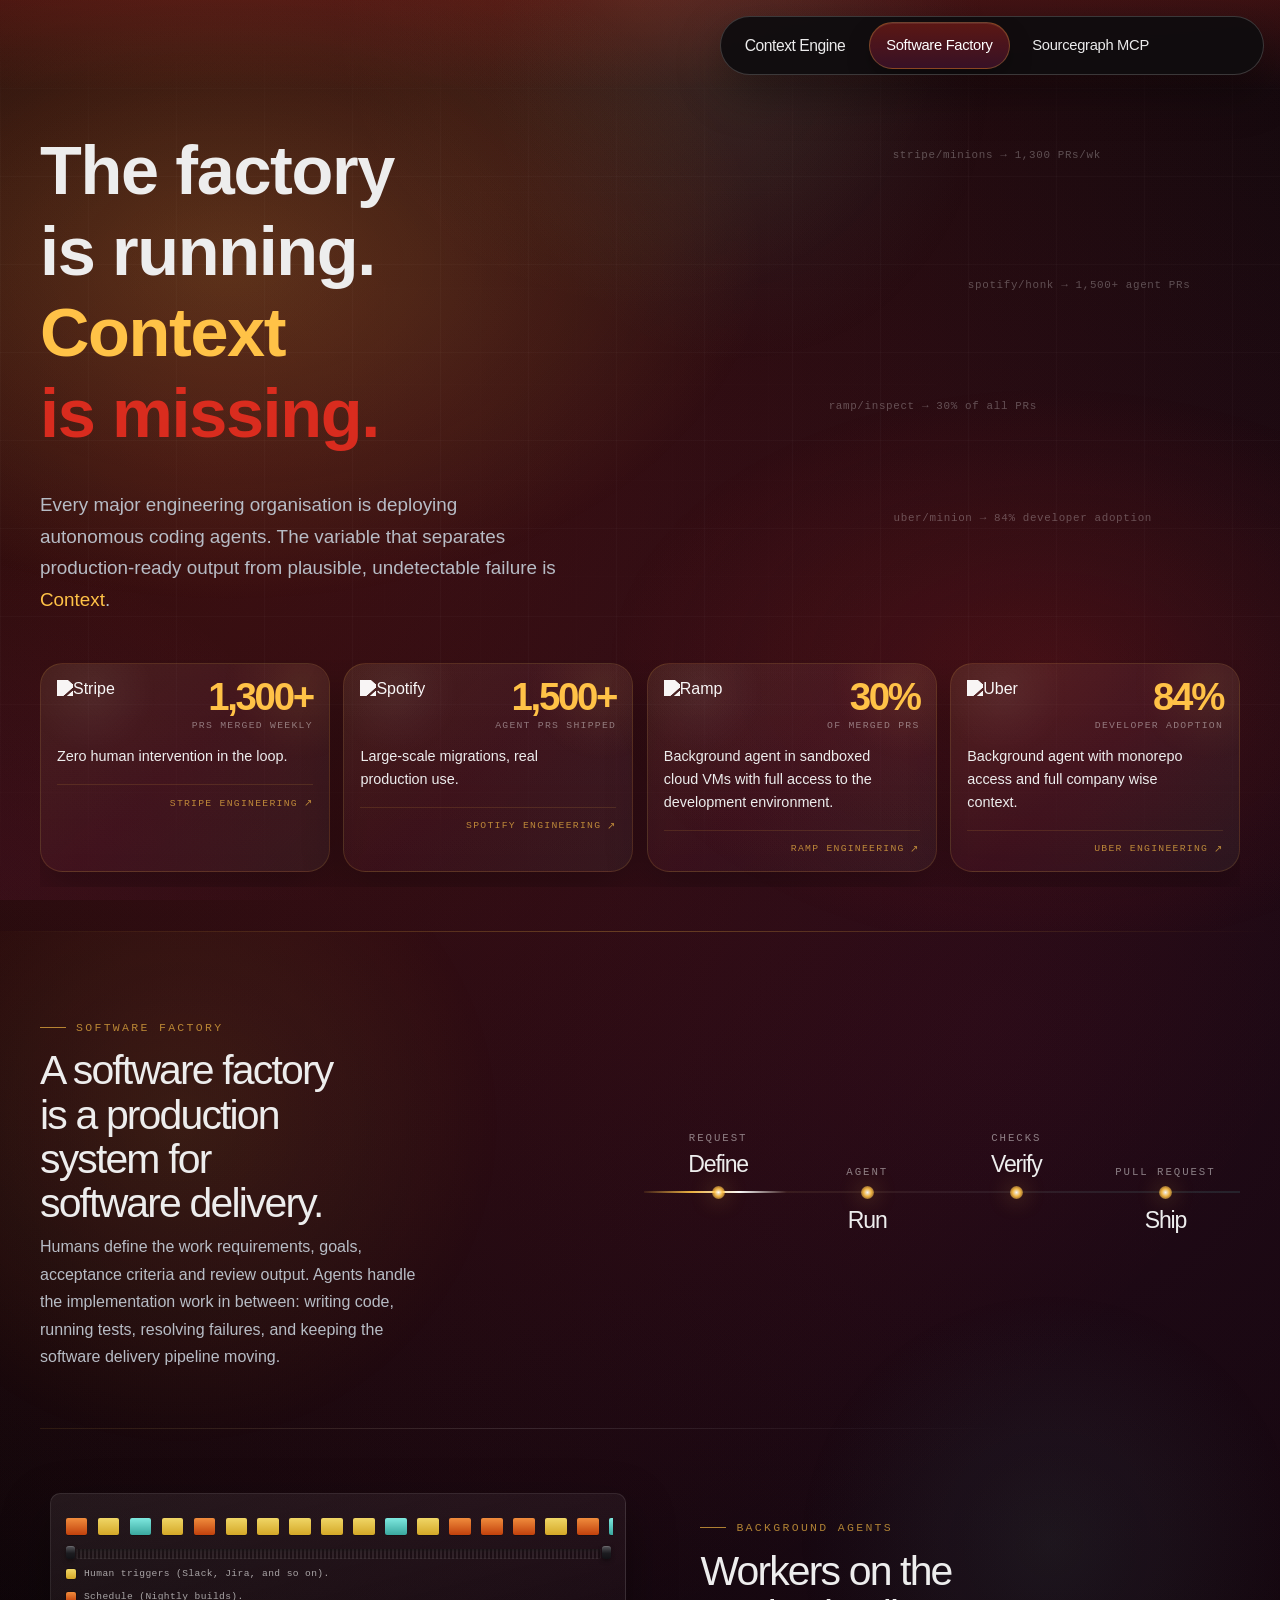
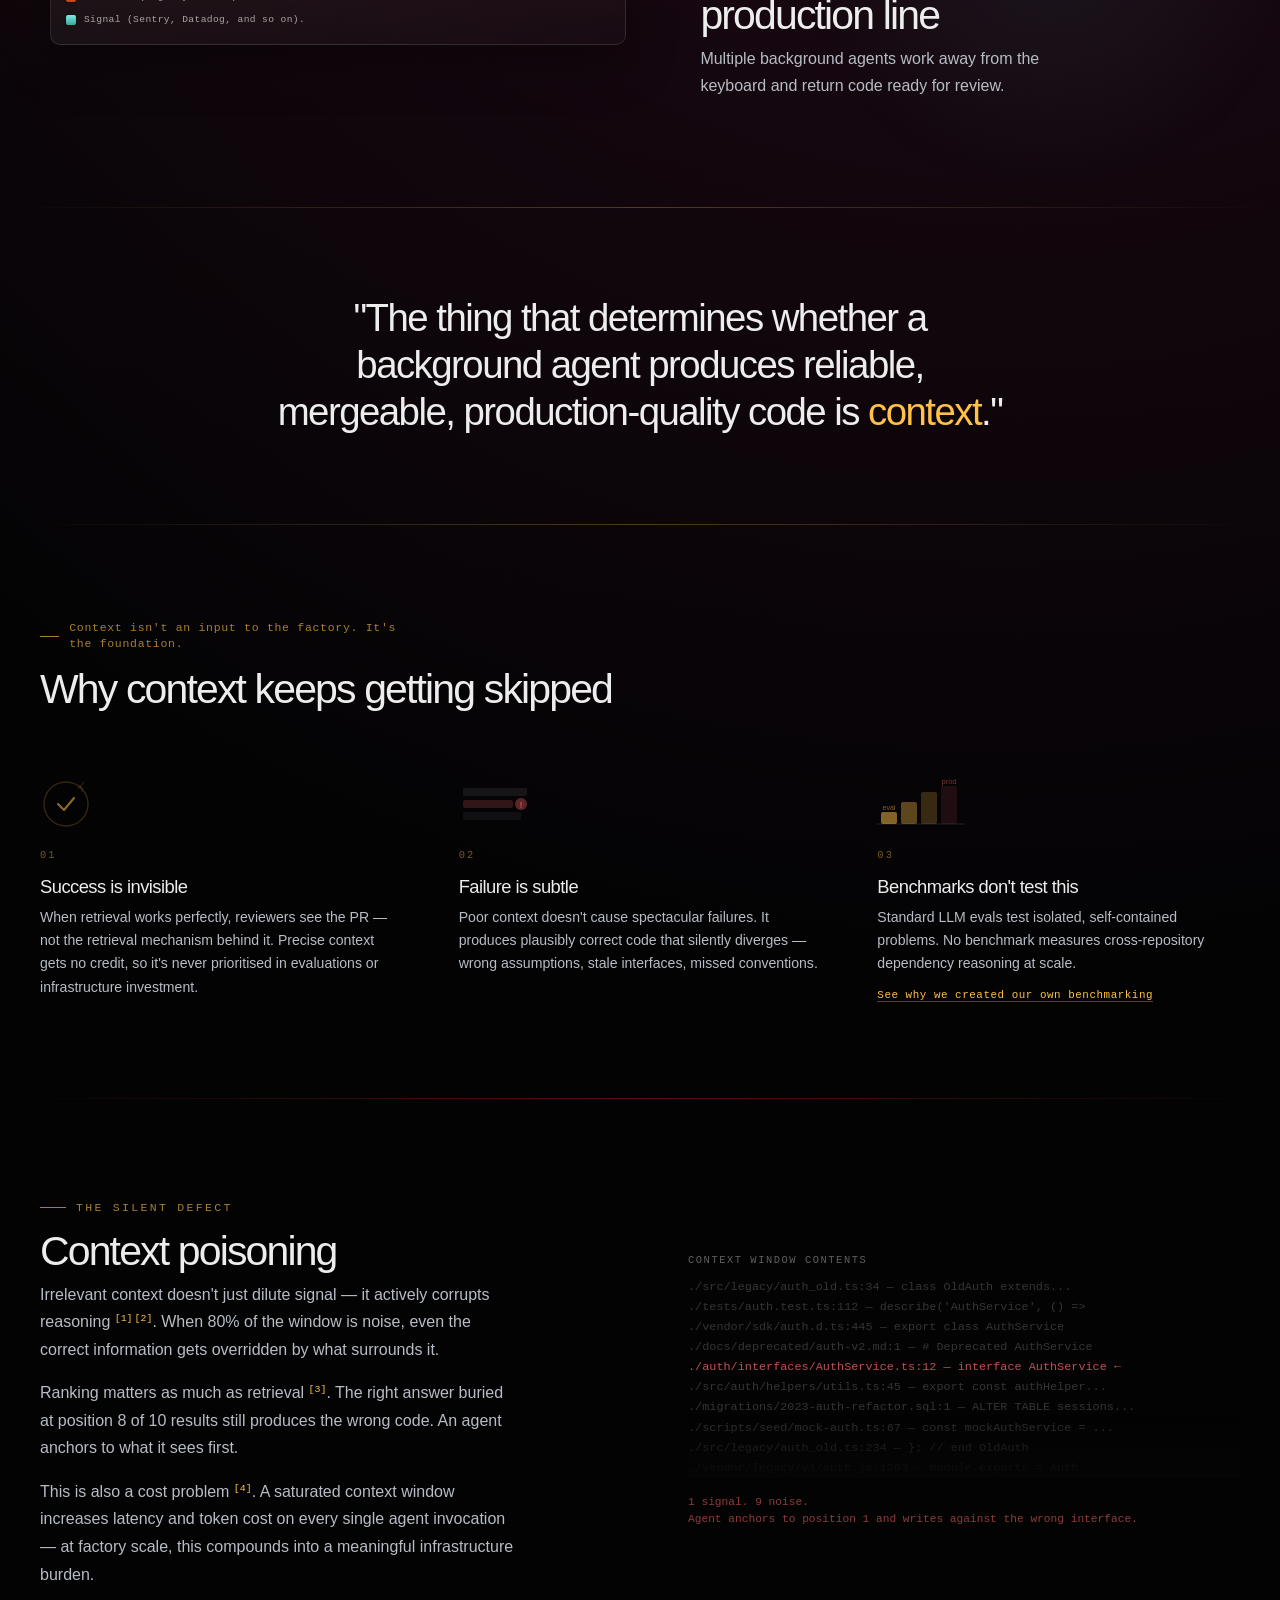
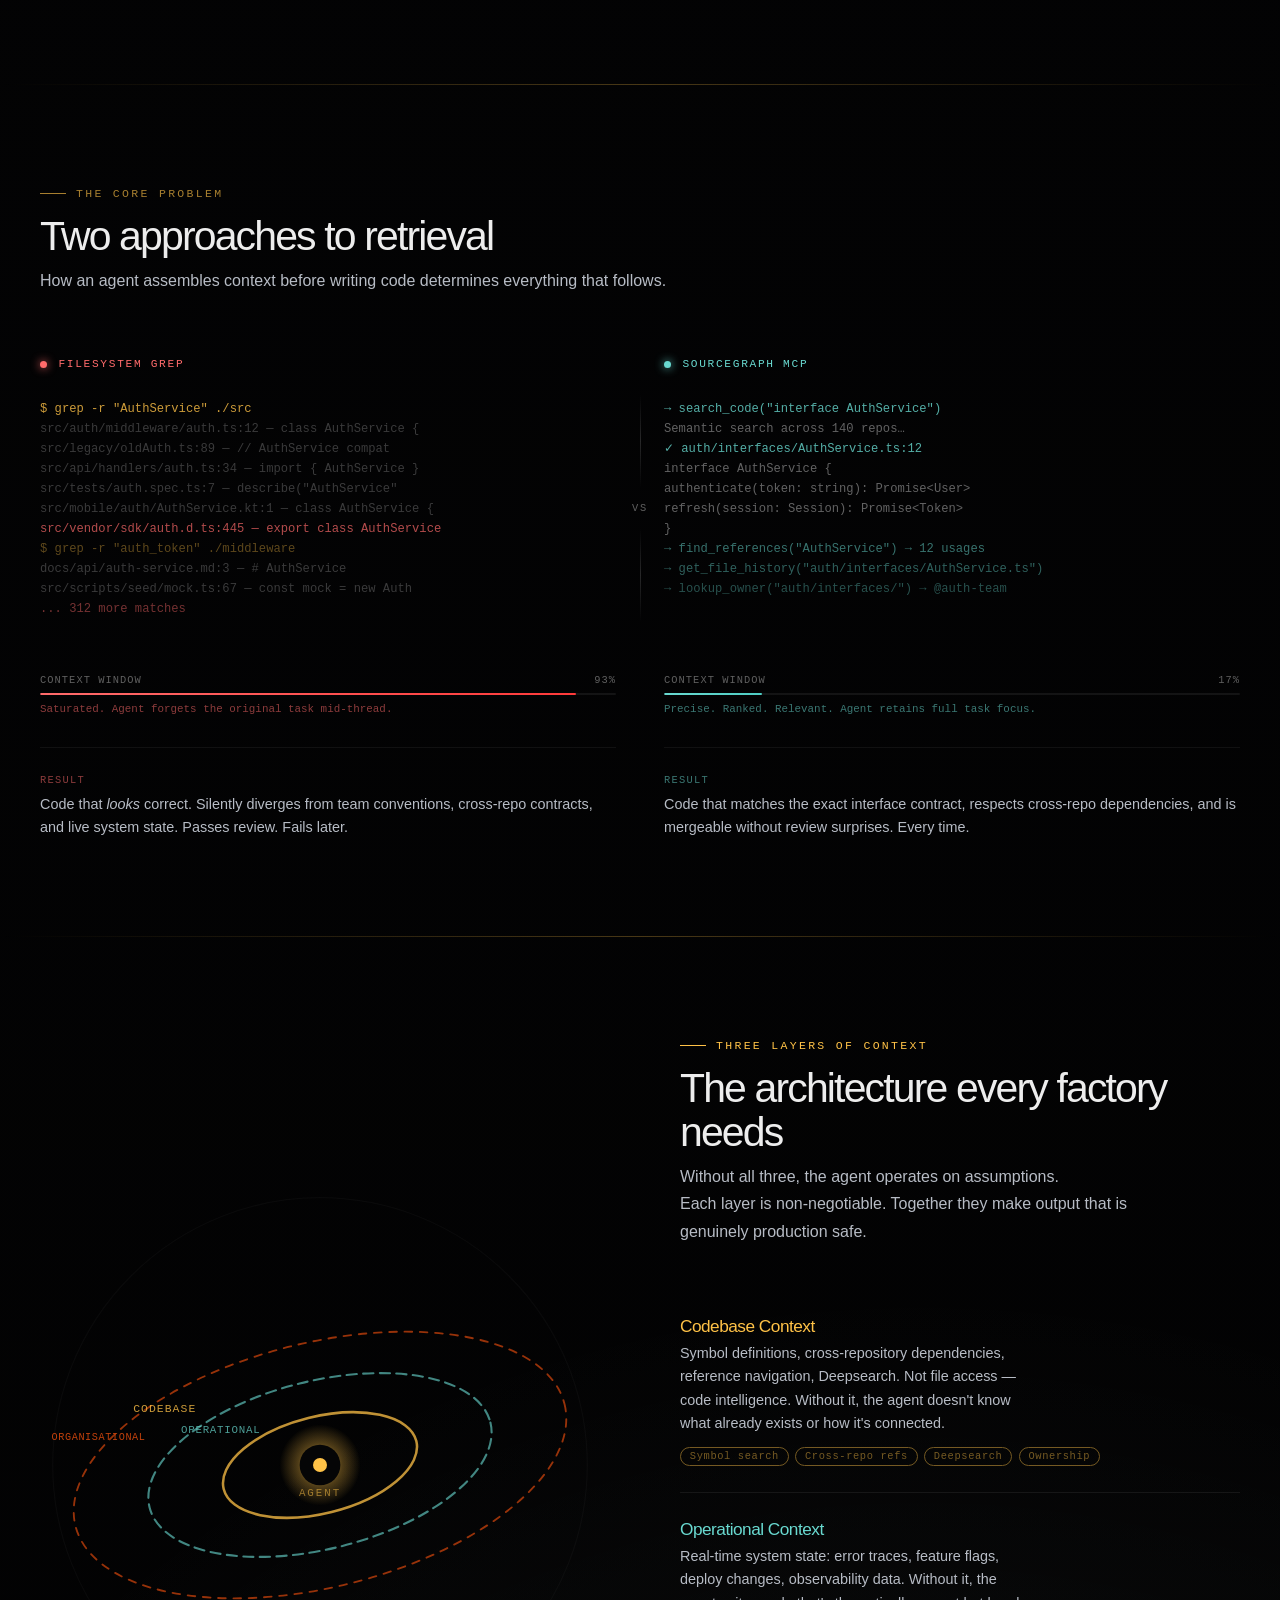
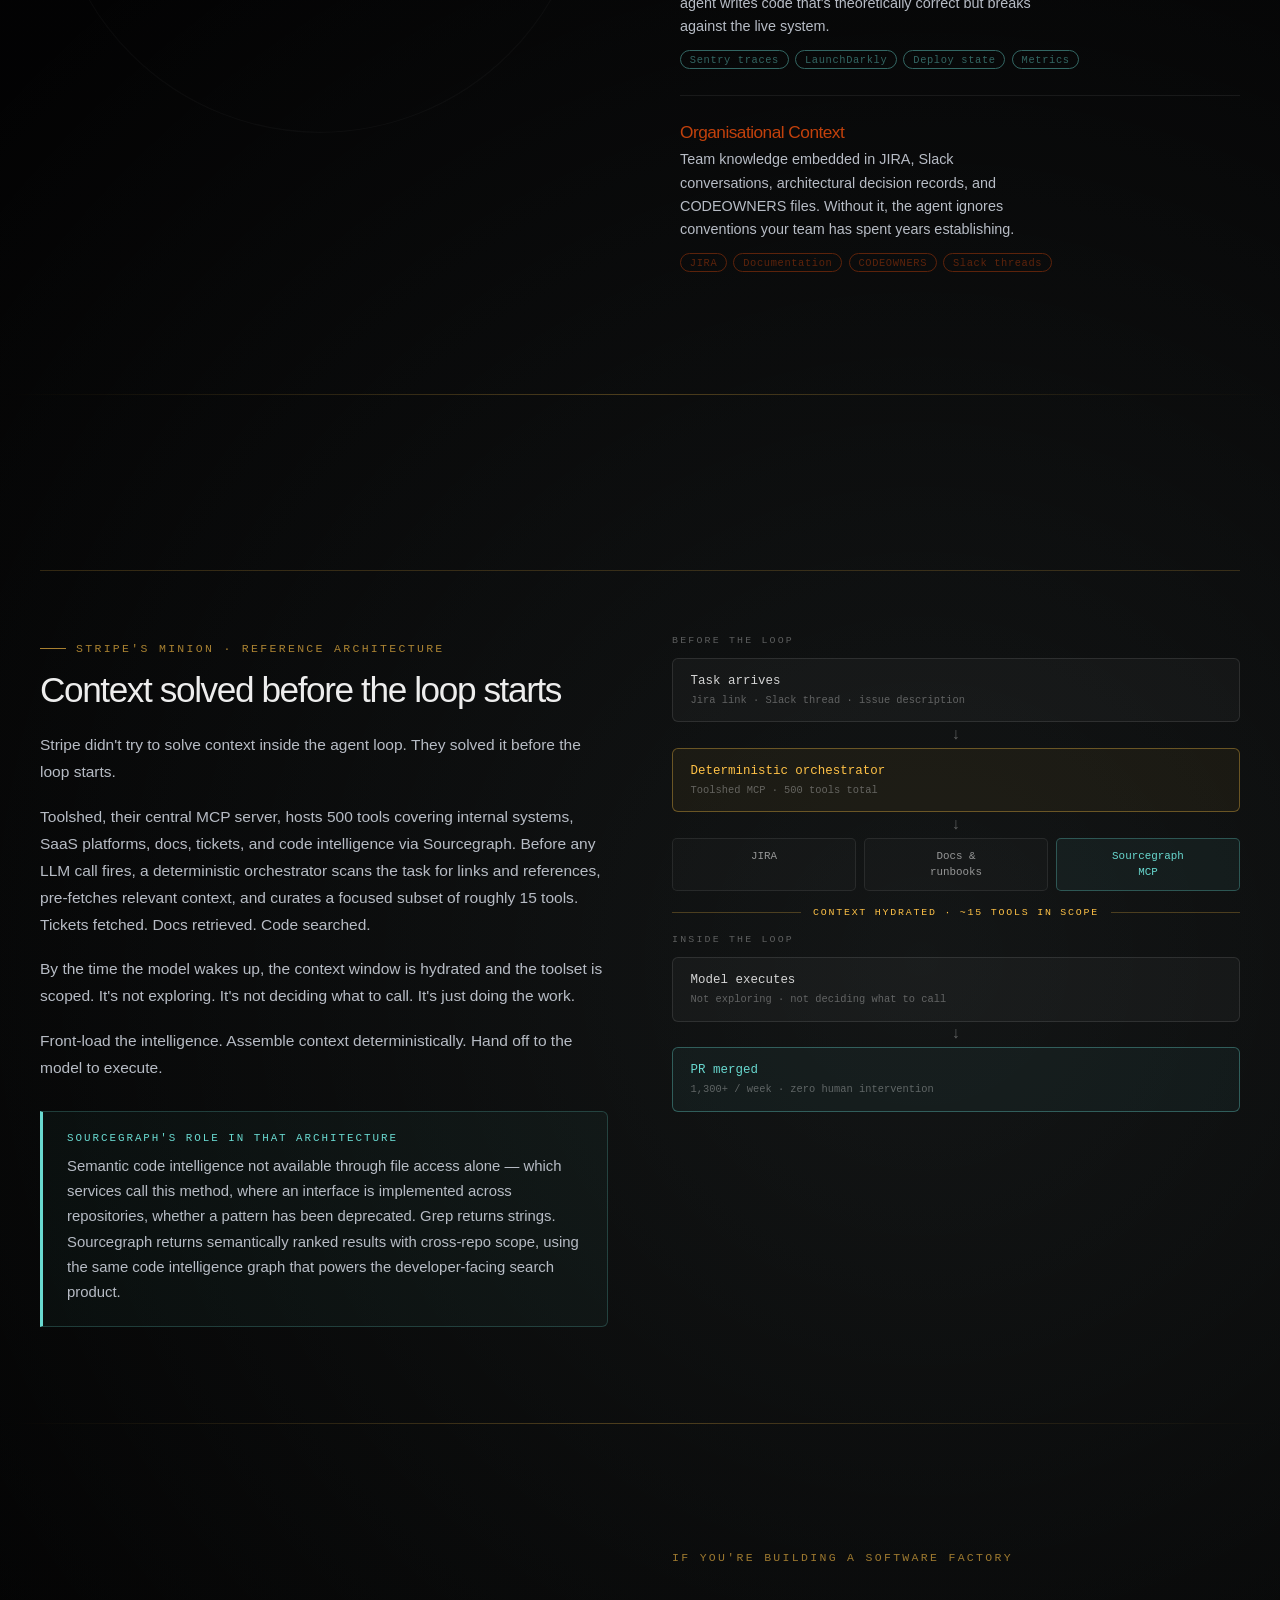
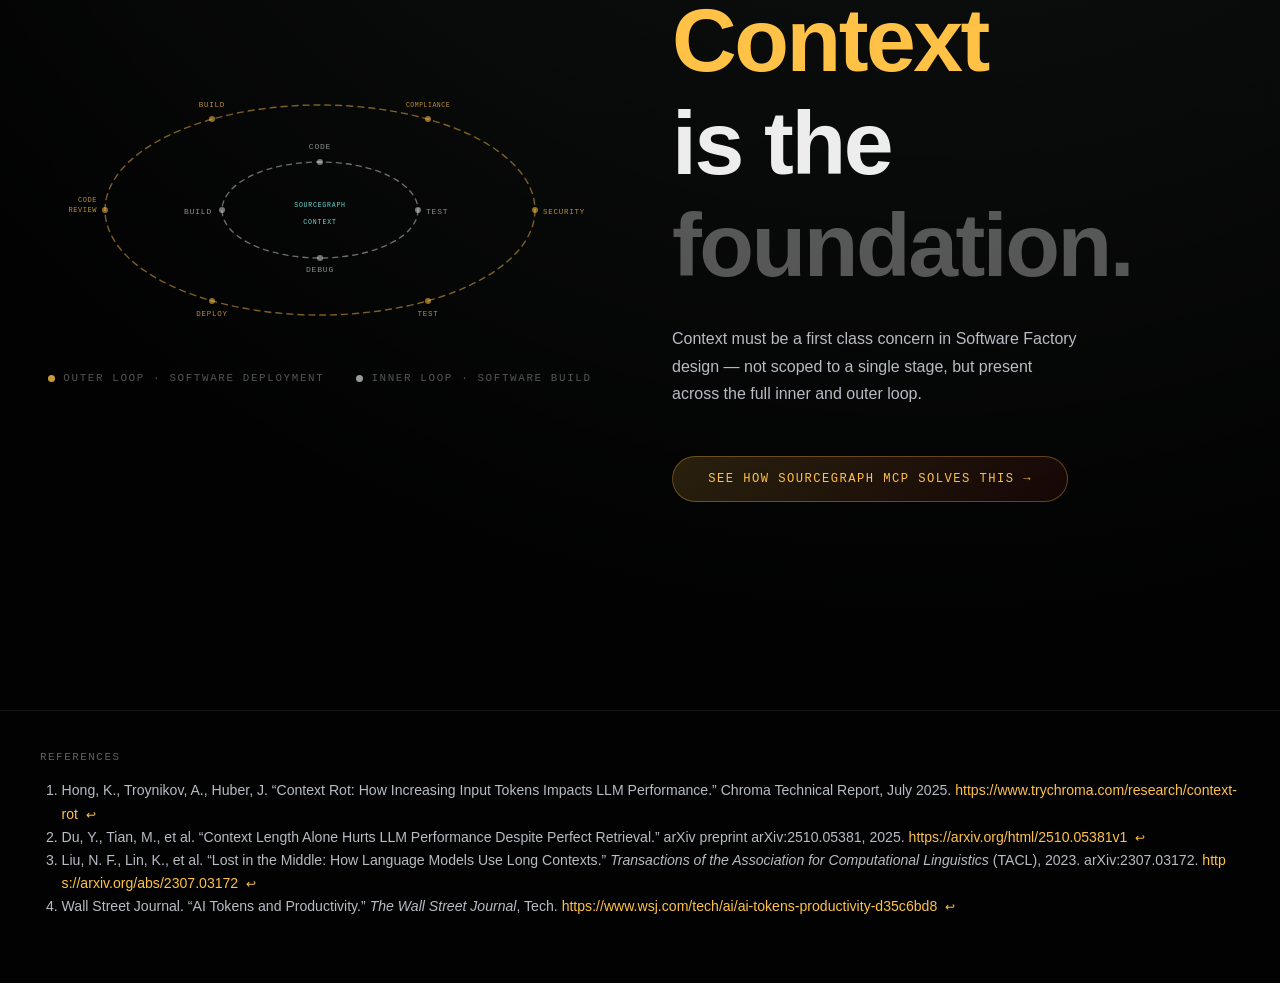
==== commit 65e75514: "Rewrite of software factory and formatting changes to other pages" ====
--- a/context-problem.html
+++ b/context-problem.html
@@ -3,13 +3,1542 @@
 <head>
   <meta charset="UTF-8">
   <meta name="viewport" content="width=device-width, initial-scale=1.0">
-  <title>The Software Factory Is Here | Context Problem Deep Dive</title>
-  <meta name="description" content="An editorial microsite page on why background coding agents are arriving fast, why context is still the missing production input, and how to evaluate retrieval quality in practice.">
-  <link rel="icon" href="data:image/svg+xml,%3Csvg xmlns='http://www.w3.org/2000/svg' viewBox='0 0 64 64'%3E%3Cdefs%3E%3ClinearGradient id='g' x1='0%25' y1='0%25' x2='100%25' y2='100%25'%3E%3Cstop offset='0%25' stop-color='%23ffe0a3'/%3E%3Cstop offset='100%25' stop-color='%2369d9d0'/%3E%3C/linearGradient%3E%3C/defs%3E%3Crect width='64' height='64' rx='18' fill='%23040506'/%3E%3Ccircle cx='32' cy='32' r='16' fill='url(%23g)'/%3E%3Ccircle cx='27' cy='26' r='5' fill='white' fill-opacity='.9'/%3E%3C/svg%3E">
+  <title>The Software Factory Is Here. Context Is Still Missing.</title>
+  <meta name="description" content="Every major engineering organisation is building a software factory. The variable that separates production-ready output from plausible failure is always the same: context.">
+  <link rel="icon" href="data:image/svg+xml,%3Csvg xmlns='http://www.w3.org/2000/svg' viewBox='0 0 64 64'%3E%3Cdefs%3E%3ClinearGradient id='g' x1='0%25' y1='0%25' x2='100%25' y2='100%25'%3E%3Cstop offset='0%25' stop-color='%23ffc247'/%3E%3Cstop offset='100%25' stop-color='%23ed2e20'/%3E%3C/linearGradient%3E%3C/defs%3E%3Crect width='64' height='64' rx='18' fill='%23040506'/%3E%3Ccircle cx='32' cy='32' r='18' fill='none' stroke='url(%23g)' stroke-width='2.5'/%3E%3Ccircle cx='32' cy='32' r='6' fill='url(%23g)'/%3E%3C/svg%3E">
   <link rel="preconnect" href="https://cdn.prod.website-files.com" crossorigin>
   <link rel="stylesheet" href="./assets/site.css">
+  <style>
+    /* ─── Palette ─────────────────────────────────────── */
+    .factory-page {
+      --f-gold:   #ffc247;
+      --f-amber:  #ed2e20;
+      --f-teal:   #69d9d0;
+      /* Organisational layer: dark orange (readable on dark bg; replaces magenta) */
+      --f-organisational: #c2410c;
+      --f-dim:    rgba(255,255,255,0.32);
+      --f-line:   rgba(255,194,71,0.18);
+    }
+
+    /* ─── Shared section chrome ───────────────────────── */
+    .f-section {
+      position: relative;
+      padding: 6rem 0;
+    }
+    .f-section::before {
+      content: "";
+      position: absolute;
+      inset: 0 0 auto;
+      height: 1px;
+      background: linear-gradient(90deg, transparent, rgba(255,194,71,0.28), transparent);
+    }
+
+    .f-kicker {
+      display: inline-flex;
+      align-items: center;
+      gap: 0.65rem;
+      margin-bottom: 0.9rem;
+      font-family: var(--mono);
+      font-size: 0.72rem;
+      letter-spacing: 0.2em;
+      text-transform: uppercase;
+      color: var(--f-gold);
+      opacity: 0.65;
+    }
+    .f-kicker::before {
+      content: "";
+      display: inline-block;
+      width: 1.6rem;
+      height: 1px;
+      background: currentColor;
+    }
+
+    .f-kicker--sentence {
+      text-transform: none;
+      letter-spacing: 0.06em;
+      line-height: 1.45;
+      max-width: min(52ch, 100%);
+    }
+
+    .f-h2 {
+      margin: 0 0 0.5rem;
+      font-family: var(--display);
+      font-size: clamp(1.7rem, 3.2vw, 2.6rem);
+      font-weight: 500;
+      line-height: 1.08;
+      letter-spacing: -0.045em;
+      max-width: 28ch;
+    }
+
+    .f-lead {
+      max-width: 54ch;
+      color: var(--text-dim);
+      font-size: 1rem;
+      line-height: 1.72;
+      margin: 0.5rem 0 0;
+    }
+
+    /* Single-line lead when viewport is wide enough (avoids overflow on narrow screens) */
+    .f-lead-one-line {
+      max-width: none;
+    }
+
+    @media (min-width: 900px) {
+      .f-lead-one-line {
+        white-space: nowrap;
+      }
+    }
+
+    .f-ref {
+      font-family: var(--mono);
+      font-size: 0.62em;
+      line-height: 0;
+      vertical-align: super;
+    }
+
+    .f-ref + .f-ref {
+      margin-left: 0.2em;
+    }
+
+    .f-ref a {
+      color: var(--f-gold);
+      text-decoration: none;
+      font-weight: 500;
+    }
+
+    .f-ref a:hover {
+      text-decoration: underline;
+      text-underline-offset: 0.1em;
+    }
+
+    .f-footnotes-wrap {
+      margin-top: 4rem;
+      padding: 2.5rem 0 4rem;
+      border-top: 1px solid rgba(255, 255, 255, 0.08);
+    }
+
+    .f-footnotes-heading {
+      margin: 0 0 1rem;
+      font-family: var(--mono);
+      font-size: 0.68rem;
+      font-weight: 500;
+      letter-spacing: 0.14em;
+      text-transform: uppercase;
+      color: var(--text-soft);
+    }
+
+    .f-footnotes-list {
+      margin: 0;
+      padding: 0 0 0 1.35rem;
+      color: var(--text-dim);
+      font-size: 0.88rem;
+      line-height: 1.65;
+    }
+
+    .f-footnotes-list a {
+      color: var(--f-gold);
+      word-break: break-all;
+    }
+
+    .f-footnotes-list a:hover {
+      text-decoration: underline;
+    }
+
+    .f-footnotes-back {
+      margin-left: 0.25rem;
+      color: var(--text-soft);
+      text-decoration: none;
+      font-size: 0.85em;
+    }
+
+    .f-footnotes-back:hover {
+      color: var(--f-gold);
+    }
+
+    /* ─── Scroll reveal ───────────────────────────────── */
+    .reveal {
+      opacity: 0;
+      transform: translateY(1.2rem);
+      transition: opacity 0.65s ease, transform 0.65s ease;
+    }
+    .reveal.is-visible { opacity: 1; transform: none; }
+    .reveal-d1 { transition-delay: 0.1s; }
+    .reveal-d2 { transition-delay: 0.2s; }
+    .reveal-d3 { transition-delay: 0.32s; }
+
+    /* ─── HERO ────────────────────────────────────────── */
+    .factory-hero {
+      position: relative;
+      min-height: 100svh;
+      display: flex;
+      align-items: flex-start;
+      padding: calc(var(--utility-offset) + 2.5rem) 0 2.75rem;
+      overflow: clip;
+    }
+
+    .factory-hero-bg {
+      position: absolute;
+      inset: 0;
+      pointer-events: none;
+    }
+    .factory-hero-bg::before {
+      content: "";
+      position: absolute;
+      inset: 0;
+      background:
+        radial-gradient(ellipse at 18% 28%, rgba(255,194,71,0.2) 0%, transparent 36%),
+        radial-gradient(ellipse at 82% 72%, rgba(237,46,32,0.14) 0%, transparent 30%),
+        radial-gradient(ellipse at 58% 8%,  rgba(105,217,208,0.08) 0%, transparent 24%);
+    }
+    .factory-hero-grid {
+      position: absolute;
+      inset: 0;
+      background-image:
+        linear-gradient(rgba(255,255,255,0.022) 1px, transparent 1px),
+        linear-gradient(90deg, rgba(255,255,255,0.022) 1px, transparent 1px);
+      background-size: 5.5rem 5.5rem;
+      mask-image: linear-gradient(180deg, transparent 0%, black 16%, black 72%, transparent 100%);
+      animation: gridDrift 28s linear infinite;
+    }
+    @keyframes gridDrift {
+      from { background-position: 0 0; }
+      to   { background-position: 5.5rem 5.5rem; }
+    }
+
+    .factory-hero-inner {
+      position: relative;
+      z-index: 1;
+      width: 100%;
+      min-height: calc(100svh - var(--utility-offset) - 5.25rem);
+      display: flex;
+      flex-direction: column;
+      justify-content: space-between;
+      gap: 2.5rem;
+    }
+
+    .factory-hero-copy {
+      max-width: 40rem;
+      padding-top: 0.35rem;
+    }
+
+    .factory-hero-eyebrow {
+      display: inline-flex;
+      align-items: center;
+      gap: 0.75rem;
+      margin-bottom: 2.2rem;
+      font-family: var(--mono);
+      font-size: 0.72rem;
+      letter-spacing: 0.22em;
+      text-transform: uppercase;
+      color: var(--f-gold);
+      opacity: 0.7;
+    }
+    .factory-hero-eyebrow::before {
+      content: "";
+      display: inline-block;
+      width: 2.8rem;
+      height: 1px;
+      background: currentColor;
+    }
+
+    .factory-hero-title {
+      display: flex;
+      flex-direction: column;
+      align-items: flex-start;
+      gap: clamp(0.2rem, 0.55vw, 0.45rem);
+      margin: 0 0 2.4rem;
+      font-family: var(--display);
+      font-size: clamp(2.15rem, 5.35vw, 4.7rem);
+      font-weight: 700;
+      line-height: 1.08;
+      letter-spacing: -0.02em;
+    }
+    .factory-hero-title .line-white  { display: block; color: var(--text); }
+    .factory-hero-title .line-gold   { display: block; color: var(--f-gold); }
+    .factory-hero-title .line-red    { display: block; color: rgba(237,46,32,0.88); }
+    .factory-hero-title .line-dim    { display: block; color: var(--f-dim); font-size: 0.58em; letter-spacing: 0.02em; margin-top: 0.08em; }
+
+    .factory-hero-lede {
+      max-width: 50ch;
+      font-size: clamp(1rem, 1.5vw, 1.18rem);
+      line-height: 1.68;
+      color: var(--text-dim);
+      margin: 0;
+    }
+
+    .factory-hero-lede-emphasis {
+      color: var(--f-gold);
+      font-weight: 500;
+    }
+
+    /* floating chips */
+    .hero-chip {
+      position: absolute;
+      font-family: var(--mono);
+      font-size: 0.68rem;
+      color: rgba(255,255,255,0.28);
+      white-space: nowrap;
+      pointer-events: none;
+      letter-spacing: 0.06em;
+    }
+    .hero-chip-1 { top: 16%; right: 14%; animation: chipFloat 9s ease-in-out infinite; }
+    .hero-chip-2 { top: 30%; right: 7%;  animation: chipFloat 11s ease-in-out infinite 1.5s; }
+    .hero-chip-3 { top: 43%; right: 19%; animation: chipFloat 8s ease-in-out infinite 3s; }
+    .hero-chip-4 { top: 55%; right: 10%; animation: chipFloat 10s ease-in-out infinite 0.8s; }
+    @keyframes chipFloat {
+      0%,100% { transform: translateY(0); opacity: 0.28; }
+      50%      { transform: translateY(-0.9rem); opacity: 0.55; }
+    }
+
+    /* ─── PRODUCTION GALLERY ─────────────────────────── */
+    .factory-gallery {
+      position: relative;
+      overflow: clip;
+    }
+
+    .factory-gallery::after {
+      content: "";
+      position: absolute;
+      inset: auto 0 0;
+      height: 1px;
+      background: linear-gradient(90deg, transparent, rgba(255,194,71,0.18), transparent);
+      opacity: 0.8;
+    }
+
+    .factory-gallery-note {
+      color: rgba(255,255,255,0.42);
+      font-family: var(--mono);
+      font-size: 0.68rem;
+      letter-spacing: 0.14em;
+      text-transform: uppercase;
+      white-space: nowrap;
+      display: block;
+      width: fit-content;
+      margin: 0 0 1.25rem auto;
+    }
+
+    .factory-gallery-track {
+      display: grid;
+      grid-auto-flow: column;
+      grid-auto-columns: minmax(21rem, 29rem);
+      gap: 1rem;
+      overflow-x: auto;
+      padding: 0.5rem 0 1.25rem;
+      scroll-snap-type: x mandatory;
+      scrollbar-width: thin;
+      scrollbar-color: rgba(255,194,71,0.52) rgba(255,255,255,0.04);
+    }
+
+    .factory-gallery-track::-webkit-scrollbar {
+      height: 10px;
+    }
+
+    .factory-gallery-track::-webkit-scrollbar-track {
+      background: rgba(255,255,255,0.035);
+      border-radius: 999px;
+    }
+
+    .factory-gallery-track::-webkit-scrollbar-thumb {
+      background: linear-gradient(90deg, rgba(255,194,71,0.86), rgba(237,46,32,0.8));
+      border-radius: 999px;
+    }
+
+    .factory-gallery-card {
+      position: relative;
+      min-height: 0;
+      padding: 1.35rem 1.35rem 1.4rem;
+      border-radius: 1.7rem;
+      border: 1px solid rgba(255,194,71,0.14);
+      background:
+        linear-gradient(180deg, rgba(255,255,255,0.035), rgba(255,255,255,0.01)),
+        linear-gradient(135deg, rgba(255,194,71,0.05), rgba(214,38,135,0.035) 48%, rgba(105,217,208,0.045));
+      box-shadow: 0 26px 60px rgba(0,0,0,0.26);
+      scroll-snap-align: start;
+      display: grid;
+      align-content: start;
+      gap: 0.95rem;
+    }
+
+    .factory-gallery-card::before {
+      content: "";
+      position: absolute;
+      inset: 0;
+      border-radius: inherit;
+      background:
+        radial-gradient(circle at 18% 14%, rgba(255,255,255,0.05), transparent 22%),
+        radial-gradient(circle at 90% 10%, rgba(255,194,71,0.08), transparent 24%);
+      pointer-events: none;
+    }
+
+    .factory-gallery-top,
+    .factory-gallery-bottom {
+      position: relative;
+      z-index: 1;
+    }
+
+    .factory-gallery-top {
+      display: grid;
+      gap: 1.1rem;
+    }
+
+    .factory-gallery-meta {
+      display: flex;
+      align-items: start;
+      justify-content: space-between;
+      gap: 1rem;
+    }
+
+    .factory-gallery-logo {
+      height: clamp(1.9rem, 2.4vw, 2.45rem);
+      width: auto;
+      max-width: 8rem;
+      filter: brightness(0) invert(1);
+      opacity: 0.96;
+    }
+
+    .factory-gallery-value {
+      text-align: right;
+    }
+
+    .factory-gallery-value strong {
+      display: block;
+      font-size: clamp(2.1rem, 4vw, 3.2rem);
+      line-height: 0.9;
+      letter-spacing: -0.06em;
+      color: var(--f-gold);
+    }
+
+    .factory-gallery-value span {
+      display: block;
+      margin-top: 0.35rem;
+      color: rgba(255,255,255,0.42);
+      font-family: var(--mono);
+      font-size: 0.68rem;
+      letter-spacing: 0.14em;
+      text-transform: uppercase;
+    }
+
+    .factory-gallery-body {
+      margin: 0;
+      color: rgba(236,236,239,0.82);
+      font-size: 1rem;
+      line-height: 1.7;
+      max-width: 34ch;
+    }
+
+    .factory-gallery-body strong {
+      color: var(--text);
+      font-weight: 500;
+    }
+
+    .factory-gallery-bottom {
+      display: flex;
+      align-items: center;
+      justify-content: flex-end;
+      gap: 1rem;
+      margin-top: 0.15rem;
+      padding-top: 0.75rem;
+      border-top: 1px solid rgba(255,194,71,0.12);
+    }
+
+    .factory-gallery-tag {
+      color: rgba(255,194,71,0.7);
+      font-family: var(--mono);
+      font-size: 0.68rem;
+      letter-spacing: 0.14em;
+      text-transform: uppercase;
+    }
+
+    .factory-gallery-link {
+      display: inline-flex;
+      align-items: center;
+      gap: 0.35rem;
+      color: var(--f-gold);
+      font-family: var(--mono);
+      font-size: 0.68rem;
+      letter-spacing: 0.12em;
+      text-transform: uppercase;
+      opacity: 0.66;
+      transition: opacity 0.2s ease;
+    }
+
+    .factory-gallery-link:hover {
+      opacity: 1;
+    }
+
+    .factory-gallery-link::after {
+      content: "↗";
+    }
+
+    .factory-hero-gallery {
+      position: relative;
+      width: 100%;
+      margin-top: 0.25rem;
+    }
+
+    .factory-hero-gallery .factory-gallery-note {
+      margin-bottom: 0.8rem;
+      font-size: 0.63rem;
+      letter-spacing: 0.18em;
+    }
+
+    .factory-hero-gallery .factory-gallery-track {
+      grid-auto-columns: minmax(17rem, 21rem);
+      gap: 0.85rem;
+      padding: 0.2rem 0 0.9rem;
+    }
+
+    .factory-hero-gallery .factory-gallery-card {
+      min-height: 0;
+      padding: 1rem 1rem 1.05rem;
+      border-radius: 1.4rem;
+      gap: 0.85rem;
+      box-shadow: 0 18px 42px rgba(0,0,0,0.24);
+    }
+
+    .factory-hero-gallery .factory-gallery-top {
+      gap: 0.9rem;
+    }
+
+    .factory-hero-gallery .factory-gallery-logo {
+      height: clamp(1.45rem, 1.9vw, 1.85rem);
+      max-width: 7.1rem;
+    }
+
+    .factory-hero-gallery .factory-gallery-value strong {
+      font-size: clamp(1.85rem, 3vw, 2.75rem);
+    }
+
+    .factory-hero-gallery .factory-gallery-value span,
+    .factory-hero-gallery .factory-gallery-tag,
+    .factory-hero-gallery .factory-gallery-link {
+      font-size: 0.61rem;
+      letter-spacing: 0.13em;
+    }
+
+    .factory-hero-gallery .factory-gallery-body {
+      font-size: 0.9rem;
+      line-height: 1.58;
+      max-width: 29ch;
+    }
+
+    .factory-hero-gallery .factory-gallery-bottom {
+      padding-top: 0.75rem;
+    }
+
+    /* ─── SOFTWARE FACTORY PRIMER ────────────────────── */
+    .factory-primer {
+      position: relative;
+      padding: 5.2rem 0 5rem;
+      overflow: clip;
+    }
+    .factory-primer::before {
+      content: "";
+      position: absolute;
+      inset: 0 0 auto;
+      height: 1px;
+      background: linear-gradient(90deg, transparent, rgba(255,194,71,0.28), transparent);
+    }
+    .factory-primer::after {
+      content: "";
+      position: absolute;
+      inset: 0;
+      pointer-events: none;
+      background:
+        radial-gradient(circle at 14% 22%, rgba(255,194,71,0.1), transparent 26%),
+        radial-gradient(circle at 82% 70%, rgba(105,217,208,0.08), transparent 22%);
+      opacity: 0.9;
+    }
+
+    .factory-primer-inner {
+      position: relative;
+      z-index: 1;
+      display: grid;
+      gap: 3.6rem;
+    }
+
+    .factory-primer-row {
+      display: grid;
+      grid-template-columns: minmax(0, 0.95fr) minmax(0, 1.05fr);
+      gap: clamp(2rem, 5vw, 5rem);
+      align-items: center;
+    }
+
+    .factory-primer-row--reverse {
+      grid-template-columns: minmax(0, 1.05fr) minmax(0, 0.95fr);
+    }
+
+    .factory-primer-row--reverse .factory-primer-copy {
+      order: 2;
+    }
+
+    .factory-primer-row--reverse .factory-primer-visual {
+      order: 1;
+    }
+
+    .factory-primer-copy .f-h2,
+    .factory-primer-copy .factory-primer-title {
+      max-width: 13ch;
+    }
+
+    .factory-primer-copy .f-lead {
+      max-width: 44ch;
+    }
+
+    .factory-primer-divider {
+      height: 1px;
+      background: linear-gradient(90deg, rgba(255,194,71,0.1), rgba(255,255,255,0.12), transparent 82%);
+    }
+
+    .factory-primer-visual {
+      position: relative;
+      min-height: 15rem;
+    }
+
+    .factory-flow {
+      display: grid;
+      grid-template-columns: repeat(4, minmax(0, 1fr));
+      align-items: center;
+      min-height: 100%;
+      padding: 2rem 0;
+      position: relative;
+    }
+    .factory-flow::before,
+    .factory-flow::after {
+      content: "";
+      position: absolute;
+      left: 0;
+      right: 0;
+      top: 50%;
+      transform: translateY(-50%);
+    }
+    .factory-flow::before {
+      height: 1px;
+      background: linear-gradient(90deg, rgba(255,194,71,0.2), rgba(255,255,255,0.12), rgba(105,217,208,0.25));
+    }
+    .factory-flow::after {
+      height: 2px;
+      width: 24%;
+      right: auto;
+      background: linear-gradient(90deg, rgba(255,194,71,0), rgba(255,194,71,0.9), rgba(255,255,255,0.98), rgba(105,217,208,0));
+      filter: blur(0.6px);
+      animation: primerFlowPulse 4.8s cubic-bezier(0.35, 0, 0.2, 1) infinite;
+    }
+
+    .factory-flow-step {
+      position: relative;
+      z-index: 1;
+      display: grid;
+      grid-template-rows: 1fr auto 1fr;
+      align-items: center;
+      justify-items: center;
+      gap: 0.35rem;
+      text-align: center;
+      min-height: 11.5rem;
+    }
+
+    .factory-flow-stack {
+      display: flex;
+      flex-direction: column;
+      align-items: center;
+      justify-content: center;
+      gap: 0.45rem;
+      max-width: 100%;
+    }
+
+    .factory-flow-stack--above {
+      align-self: end;
+      padding-bottom: 0.15rem;
+    }
+
+    .factory-flow-stack--below {
+      align-self: start;
+      padding-top: 0.15rem;
+    }
+
+    .factory-flow-void {
+      min-height: 0;
+      pointer-events: none;
+    }
+
+    .factory-flow-dot {
+      width: 0.82rem;
+      height: 0.82rem;
+      border-radius: 50%;
+      background: radial-gradient(circle, rgba(255,255,255,0.95) 0%, rgba(255,194,71,0.92) 42%, rgba(255,194,71,0.16) 100%);
+      box-shadow: 0 0 22px rgba(255,194,71,0.4);
+      animation: primerDotPulse 3.8s ease-in-out infinite;
+    }
+
+    .factory-flow-step:nth-child(2) .factory-flow-dot {
+      animation-delay: -0.8s;
+    }
+
+    .factory-flow-step:nth-child(3) .factory-flow-dot {
+      animation-delay: -1.4s;
+    }
+
+    .factory-flow-step:nth-child(4) .factory-flow-dot {
+      animation-delay: -2s;
+    }
+
+    .factory-flow-label {
+      font-family: var(--mono);
+      font-size: 0.67rem;
+      letter-spacing: 0.18em;
+      text-transform: uppercase;
+      color: rgba(255,255,255,0.48);
+      white-space: nowrap;
+    }
+
+    .factory-flow-word {
+      font-family: var(--display);
+      font-size: clamp(1rem, 1.8vw, 1.45rem);
+      letter-spacing: -0.05em;
+      color: var(--text);
+    }
+
+    .factory-agent-system {
+      position: relative;
+      display: flex;
+      flex-direction: column;
+      align-items: stretch;
+      justify-content: center;
+      gap: 1rem;
+      min-height: 100%;
+      padding: 0.35rem 0;
+    }
+
+    .factory-agent-conveyor {
+      width: 100%;
+      max-width: 36rem;
+      margin-inline: auto;
+      border-radius: 10px;
+      background: linear-gradient(165deg, rgba(255,255,255,0.07) 0%, rgba(255,255,255,0.02) 100%);
+      border: 1px solid rgba(255,255,255,0.1);
+      box-shadow: 0 18px 48px rgba(0,0,0,0.35);
+      padding: 0.85rem 0.9rem 1rem;
+    }
+
+    .conveyor-viewport {
+      position: relative;
+      display: flex;
+      flex-direction: column;
+      gap: 0.5rem;
+      border-radius: 6px;
+      padding: 0.65rem 0 0.55rem;
+    }
+
+    .conveyor-blocks-row {
+      overflow: hidden;
+      margin: 0 -0.15rem;
+      padding: 0 0.15rem 0.15rem;
+    }
+
+    .conveyor-marquee {
+      display: flex;
+      width: max-content;
+      gap: 0.65rem;
+      align-items: flex-end;
+      animation: conveyorScrollRtl 20s linear infinite;
+    }
+
+    /* Items move right → left (strip translates left). */
+    @keyframes conveyorScrollRtl {
+      0% {
+        transform: translateX(0);
+      }
+
+      100% {
+        transform: translateX(-50%);
+      }
+    }
+
+    .conveyor-belt-assembly {
+      display: flex;
+      align-items: flex-end;
+      width: 100%;
+      gap: 0;
+    }
+
+    .conveyor-belt-roller {
+      flex-shrink: 0;
+      width: 9px;
+      height: 13px;
+      border-radius: 3px;
+      background: linear-gradient(180deg, rgba(90,90,95,0.95) 0%, rgba(28,28,32,1) 55%, rgba(18,18,22,1) 100%);
+      box-shadow:
+        inset 0 1px 0 rgba(255,255,255,0.12),
+        0 2px 4px rgba(0,0,0,0.35);
+    }
+
+    .conveyor-belt-surface {
+      flex: 1;
+      min-width: 0;
+      height: 10px;
+      border-radius: 2px;
+      margin: 0 1px;
+      background-image:
+        linear-gradient(180deg, rgba(255,255,255,0.07) 0%, transparent 42%),
+        repeating-linear-gradient(
+          90deg,
+          rgba(255,255,255,0.07) 0 2px,
+          rgba(0,0,0,0.15) 2px 4px
+        );
+      background-size: 100% 100%, 8px 100%;
+      background-repeat: no-repeat, repeat;
+      box-shadow:
+        inset 0 2px 3px rgba(0,0,0,0.45),
+        inset 0 -1px 0 rgba(255,255,255,0.06);
+      animation: conveyorBeltTread 1.1s linear infinite;
+    }
+
+    @keyframes conveyorBeltTread {
+      0% {
+        background-position: 0 0, 0 0;
+      }
+
+      100% {
+        background-position: 0 0, -8px 0;
+      }
+    }
+
+    .conveyor-item {
+      flex-shrink: 0;
+      width: 1.35rem;
+      height: 1.1rem;
+      border-radius: 2px;
+      box-shadow: 0 1px 0 rgba(0,0,0,0.25);
+    }
+
+    .conveyor-item--yellow {
+      background: linear-gradient(180deg, #f0d666 0%, #d4a827 100%);
+    }
+
+    .conveyor-item--orange {
+      background: linear-gradient(180deg, #f08c3d 0%, #c2410c 100%);
+    }
+
+    .conveyor-item--teal {
+      background: linear-gradient(180deg, #7ee8df 0%, #3aa89f 100%);
+    }
+
+    .conveyor-legend {
+      margin: 0;
+      padding: 0;
+      list-style: none;
+      display: grid;
+      gap: 0.5rem;
+      font-family: var(--mono);
+      font-size: 0.6rem;
+      letter-spacing: 0.04em;
+      line-height: 1.55;
+      color: rgba(255,255,255,0.62);
+    }
+
+    .conveyor-legend li {
+      display: flex;
+      align-items: flex-start;
+      gap: 0.5rem;
+    }
+
+    .conveyor-legend-swatch {
+      flex-shrink: 0;
+      width: 0.65rem;
+      height: 0.65rem;
+      border-radius: 2px;
+      margin-top: 0.15em;
+      box-shadow: 0 0 0 1px rgba(0,0,0,0.2);
+    }
+
+    .conveyor-legend-swatch--yellow {
+      background: linear-gradient(180deg, #f0d666 0%, #d4a827 100%);
+    }
+
+    .conveyor-legend-swatch--orange {
+      background: linear-gradient(180deg, #f08c3d 0%, #c2410c 100%);
+    }
+
+    .conveyor-legend-swatch--teal {
+      background: linear-gradient(180deg, #7ee8df 0%, #3aa89f 100%);
+    }
+
+    @media (prefers-reduced-motion: reduce) {
+      .conveyor-marquee {
+        animation: none;
+        transform: translateX(-18%);
+      }
+
+      .conveyor-belt-surface {
+        animation: none;
+      }
+    }
+
+    @keyframes primerFlowPulse {
+      0% {
+        transform: translate(0, -50%);
+        opacity: 0;
+      }
+
+      12% {
+        opacity: 1;
+      }
+
+      78% {
+        opacity: 1;
+      }
+
+      100% {
+        transform: translate(320%, -50%);
+        opacity: 0;
+      }
+    }
+
+    @keyframes primerDotPulse {
+      0%,
+      100% {
+        transform: scale(0.92);
+        opacity: 0.72;
+      }
+
+      50% {
+        transform: scale(1.14);
+        opacity: 1;
+      }
+    }
+
+    /* ─── PULL QUOTE ──────────────────────────────────── */
+    .factory-pullquote {
+      position: relative;
+      padding: 5.5rem 0;
+      text-align: center;
+    }
+    .factory-pullquote::before {
+      content: "";
+      position: absolute;
+      inset: 0 0 auto;
+      height: 1px;
+      background: linear-gradient(90deg, transparent, rgba(255,194,71,0.28), transparent);
+    }
+    .factory-pullquote blockquote {
+      margin: 0 auto;
+      max-width: 46rem;
+      font-family: var(--display);
+      font-size: clamp(1.5rem, 3vw, 2.5rem);
+      font-weight: 500;
+      line-height: 1.22;
+      letter-spacing: -0.04em;
+    }
+    .factory-pullquote blockquote em {
+      font-style: normal;
+      color: var(--f-gold);
+    }
+
+    /* ─── CONTRAST ────────────────────────────────────── */
+    .factory-contrast-grid {
+      display: grid;
+      grid-template-columns: 1fr 3rem 1fr;
+      gap: 0;
+      margin-top: 4rem;
+      align-items: start;
+    }
+
+    .f-approach-label {
+      display: flex;
+      align-items: center;
+      gap: 0.7rem;
+      margin-bottom: 1.8rem;
+      font-family: var(--mono);
+      font-size: 0.7rem;
+      letter-spacing: 0.15em;
+      text-transform: uppercase;
+    }
+    .f-approach-label--chaos     { color: #ff6b6b; }
+    .f-approach-label--precision { color: var(--f-teal); }
+    .f-approach-dot {
+      width: 0.45rem;
+      height: 0.45rem;
+      border-radius: 50%;
+      background: currentColor;
+      box-shadow: 0 0 10px currentColor;
+      flex-shrink: 0;
+    }
+
+    .f-terminal {
+      font-family: var(--mono);
+      font-size: 0.76rem;
+      line-height: 1.65;
+      color: rgba(255,255,255,0.7);
+      min-height: 15rem;
+    }
+    .f-terminal-cmd     { color: rgba(255,194,71,0.8); }
+    .f-terminal-noise   { color: rgba(255,255,255,0.22); display: block; }
+    .f-terminal-alert   { color: rgba(255,107,107,0.7); }
+    .f-terminal-teal    { color: rgba(105,217,208,0.8); }
+    .f-terminal-muted   { color: rgba(255,255,255,0.38); display: block; }
+
+    .f-ctx-bar { margin-top: 2.2rem; }
+    .f-ctx-bar-header {
+      display: flex;
+      justify-content: space-between;
+      margin-bottom: 0.45rem;
+      font-family: var(--mono);
+      font-size: 0.65rem;
+      letter-spacing: 0.1em;
+      text-transform: uppercase;
+      color: var(--text-soft);
+    }
+    .f-ctx-bar-track {
+      height: 2px;
+      background: rgba(255,255,255,0.07);
+      border-radius: 999px;
+      overflow: hidden;
+    }
+    .f-ctx-bar-fill {
+      height: 100%;
+      border-radius: 999px;
+      width: 0%;
+      transition: width 2.4s cubic-bezier(0.22,0.1,0.36,1);
+    }
+    .f-ctx-bar-fill--chaos     { background: linear-gradient(90deg,#ff6b6b,#ff3a3a); }
+    .f-ctx-bar-fill--precision { background: linear-gradient(90deg,var(--f-teal),#4ecdc4); }
+    .f-ctx-bar-note {
+      margin-top: 0.5rem;
+      font-family: var(--mono);
+      font-size: 0.68rem;
+      color: var(--text-soft);
+    }
+
+    .f-outcome {
+      margin-top: 2rem;
+      padding-top: 1.6rem;
+      border-top: 1px solid rgba(255,255,255,0.06);
+    }
+    .f-outcome-label {
+      font-family: var(--mono);
+      font-size: 0.65rem;
+      letter-spacing: 0.12em;
+      text-transform: uppercase;
+      margin-bottom: 0.45rem;
+    }
+    .f-outcome-label--chaos     { color: rgba(255,107,107,0.55); }
+    .f-outcome-label--precision { color: rgba(105,217,208,0.55); }
+    .f-outcome-text {
+      font-size: 0.9rem;
+      color: var(--text-dim);
+      line-height: 1.62;
+    }
+
+    .f-contrast-divider {
+      display: flex;
+      flex-direction: column;
+      align-items: center;
+      gap: 0.8rem;
+      padding-top: 2.2rem;
+    }
+    .f-contrast-divider-line {
+      width: 1px;
+      flex: 1;
+      min-height: 6rem;
+      background: linear-gradient(180deg, transparent, rgba(255,255,255,0.15), transparent);
+    }
+    .f-contrast-vs {
+      font-family: var(--mono);
+      font-size: 0.65rem;
+      letter-spacing: 0.18em;
+      text-transform: uppercase;
+      color: var(--text-soft);
+    }
+
+    /* ─── THREE LAYERS ────────────────────────────────── */
+    .factory-layers-layout {
+      display: grid;
+      grid-template-columns: 1fr 1fr;
+      gap: 5rem;
+      align-items: center;
+    }
+
+    .factory-layers-svg {
+      max-width: 42rem;
+      width: 100%;
+    }
+    /* Ring label must match organisational orange (explicit fill beats any inherited SVG/text styling) */
+    .factory-layers-svg text.factory-org-ring-label {
+      fill: var(--f-organisational);
+      fill-opacity: 1;
+    }
+
+    .f-layer { padding: 1.6rem 0; }
+    .f-layer + .f-layer { border-top: 1px solid rgba(255,255,255,0.07); }
+
+    .f-layer-name {
+      font-family: var(--display);
+      font-size: 1.08rem;
+      font-weight: 500;
+      letter-spacing: -0.03em;
+      margin-bottom: 0.35rem;
+    }
+    .f-layer-name--cb   { color: var(--f-gold); }
+    .f-layer-name--ops  { color: var(--f-teal); }
+    .f-layer-name--org  { color: var(--f-organisational); }
+
+    .f-layer-desc {
+      font-size: 0.9rem;
+      color: var(--text-dim);
+      line-height: 1.62;
+      max-width: 44ch;
+    }
+
+    .f-layer-tags {
+      display: flex;
+      flex-wrap: wrap;
+      gap: 0.4rem;
+      margin-top: 0.7rem;
+    }
+    .f-tag {
+      font-family: var(--mono);
+      font-size: 0.65rem;
+      letter-spacing: 0.06em;
+      padding: 0.18rem 0.55rem;
+      border-radius: 999px;
+      border: 1px solid currentColor;
+      opacity: 0.45;
+    }
+    .f-tag--cb  { color: var(--f-gold); }
+    .f-tag--ops { color: var(--f-teal); }
+    .f-tag--org { color: var(--f-organisational); }
+
+    /* ─── WHY OVERLOOKED ──────────────────────────────── */
+    .f-overlooked-grid {
+      display: grid;
+      grid-template-columns: repeat(3,1fr);
+      gap: 3.5rem;
+      margin-top: 4rem;
+    }
+
+    .f-overlooked-num {
+      font-family: var(--mono);
+      font-size: 0.65rem;
+      letter-spacing: 0.2em;
+      text-transform: uppercase;
+      color: var(--f-gold);
+      opacity: 0.45;
+      margin-bottom: 0.9rem;
+    }
+
+    .f-overlooked-visual {
+      height: 3.5rem;
+      display: flex;
+      align-items: center;
+      margin-bottom: 1.1rem;
+    }
+
+    .f-overlooked-title {
+      font-family: var(--display);
+      font-size: 1.15rem;
+      font-weight: 500;
+      letter-spacing: -0.03em;
+      margin-bottom: 0.5rem;
+    }
+
+    .f-overlooked-desc {
+      font-size: 0.88rem;
+      color: var(--text-dim);
+      line-height: 1.66;
+    }
+
+    .f-overlooked-link {
+      display: inline-block;
+      margin-top: 0.85rem;
+      font-family: var(--mono);
+      font-size: 0.68rem;
+      letter-spacing: 0.05em;
+      color: var(--f-gold);
+      text-decoration: none;
+      border-bottom: 1px solid rgba(255,194,71,0.35);
+      transition: border-color 0.2s, color 0.2s;
+    }
+
+    .f-overlooked-link:hover {
+      border-bottom-color: rgba(255,194,71,0.65);
+    }
+
+    /* ─── CONTEXT POISONING ───────────────────────────── */
+    .factory-poison::before {
+      background: linear-gradient(90deg, transparent, rgba(237,46,32,0.35), transparent);
+    }
+
+    .factory-poison-layout {
+      display: grid;
+      grid-template-columns: 1fr 1fr;
+      gap: 6rem;
+      align-items: center;
+    }
+
+    .poison-window {
+      font-family: var(--mono);
+      font-size: 0.74rem;
+      line-height: 1.7;
+      position: relative;
+      overflow: hidden;
+      max-height: 20rem;
+    }
+    .poison-window::after {
+      content: "";
+      position: absolute;
+      bottom: 0; left: 0; right: 0;
+      height: 4rem;
+      background: linear-gradient(0deg, #050506, transparent);
+      pointer-events: none;
+    }
+    .poison-line        { display: block; color: rgba(255,255,255,0.2); }
+    .poison-line-signal { display: block; color: rgba(255,107,107,0.75); position: relative; }
+    .poison-line-signal::before {
+      content: "←";
+      position: absolute;
+      right: -1.5rem;
+      color: rgba(255,107,107,0.5);
+    }
+
+    .poison-caption {
+      margin-top: 1rem;
+      font-family: var(--mono);
+      font-size: 0.7rem;
+      color: rgba(255,107,107,0.55);
+      line-height: 1.55;
+    }
+
+    /* ─── VERDICT ─────────────────────────────────────── */
+    .factory-verdict {
+      text-align: center;
+    }
+    .factory-verdict-title {
+      margin: 0 auto 1.4rem;
+      max-width: 24ch;
+      font-family: var(--display);
+      font-size: clamp(1.9rem, 4vw, 3.4rem);
+      font-weight: 500;
+      line-height: 1.12;
+      letter-spacing: -0.05em;
+    }
+    .factory-verdict-title em {
+      font-style: normal;
+      color: var(--f-gold);
+    }
+    .factory-verdict-body {
+      max-width: 56ch;
+      margin: 0 auto;
+      color: var(--text-dim);
+      font-size: 1rem;
+      line-height: 1.75;
+    }
+
+    /* ─── STRIPE ARCHITECTURE ─────────────────────────── */
+    .stripe-arch-section {
+      text-align: left;
+    }
+    .stripe-arch-inner {
+      display: grid;
+      grid-template-columns: 1fr 1fr;
+      gap: 4rem;
+      align-items: start;
+      margin-top: 5rem;
+      padding-top: 4rem;
+      border-top: 1px solid var(--f-line);
+    }
+    .stripe-arch-eyebrow {
+      display: inline-flex;
+      align-items: center;
+      gap: 0.65rem;
+      margin-bottom: 1rem;
+      font-family: var(--mono);
+      font-size: 0.72rem;
+      letter-spacing: 0.2em;
+      text-transform: uppercase;
+      color: var(--f-gold);
+      opacity: 0.65;
+    }
+    .stripe-arch-eyebrow::before {
+      content: "";
+      display: inline-block;
+      width: 1.6rem;
+      height: 1px;
+      background: currentColor;
+    }
+    .stripe-arch-title {
+      margin: 0 0 1.4rem;
+      font-family: var(--display);
+      font-size: clamp(1.5rem, 2.8vw, 2.2rem);
+      font-weight: 500;
+      line-height: 1.1;
+      letter-spacing: -0.04em;
+    }
+    .stripe-arch-body {
+      color: var(--text-dim);
+      font-size: 0.97rem;
+      line-height: 1.74;
+      margin: 0 0 1.1rem;
+    }
+    .stripe-arch-sg {
+      margin-top: 1.8rem;
+      padding: 1.3rem 1.5rem;
+      border: 1px solid rgba(105,217,208,0.22);
+      border-left: 3px solid #69d9d0;
+      border-radius: 0 6px 6px 0;
+      background: rgba(105,217,208,0.04);
+    }
+    .stripe-arch-sg-label {
+      font-family: var(--mono);
+      font-size: 0.68rem;
+      letter-spacing: 0.18em;
+      text-transform: uppercase;
+      color: #69d9d0;
+      margin-bottom: 0.6rem;
+    }
+    .stripe-arch-sg p {
+      color: var(--text-dim);
+      font-size: 0.93rem;
+      line-height: 1.7;
+      margin: 0;
+    }
+
+    /* Pipeline diagram */
+    .arch-diagram {
+      display: flex;
+      flex-direction: column;
+      align-items: stretch;
+      gap: 0;
+      font-family: var(--mono);
+      font-size: 0.78rem;
+    }
+    .arch-phase-label {
+      font-size: 0.62rem;
+      letter-spacing: 0.22em;
+      text-transform: uppercase;
+      color: var(--f-dim);
+      margin-bottom: 0.75rem;
+    }
+    .arch-node {
+      position: relative;
+      padding: 0.85rem 1.1rem;
+      border: 1px solid rgba(255,255,255,0.1);
+      border-radius: 6px;
+      background: rgba(255,255,255,0.03);
+      color: rgba(255,255,255,0.82);
+      line-height: 1.4;
+    }
+    .arch-node-sub {
+      display: block;
+      font-size: 0.65rem;
+      color: var(--f-dim);
+      margin-top: 0.2rem;
+    }
+    .arch-node-gold {
+      border-color: rgba(255,194,71,0.35);
+      background: rgba(255,194,71,0.05);
+      color: var(--f-gold);
+    }
+    .arch-node-teal {
+      border-color: rgba(105,217,208,0.35);
+      background: rgba(105,217,208,0.05);
+      color: #69d9d0;
+    }
+    .arch-arrow {
+      display: flex;
+      justify-content: center;
+      color: var(--f-dim);
+      font-size: 1rem;
+      line-height: 1;
+      padding: 0.3rem 0;
+    }
+    .arch-tools {
+      display: grid;
+      grid-template-columns: repeat(3, 1fr);
+      gap: 0.5rem;
+    }
+    .arch-tool {
+      padding: 0.65rem 0.5rem;
+      border: 1px solid rgba(255,255,255,0.08);
+      border-radius: 5px;
+      background: rgba(255,255,255,0.02);
+      text-align: center;
+      font-size: 0.68rem;
+      color: rgba(255,255,255,0.55);
+      line-height: 1.4;
+    }
+    .arch-tool-sg {
+      border-color: rgba(105,217,208,0.3);
+      background: rgba(105,217,208,0.06);
+      color: #69d9d0;
+    }
+    .arch-divider {
+      display: flex;
+      align-items: center;
+      gap: 0.75rem;
+      margin: 1rem 0;
+      font-size: 0.62rem;
+      letter-spacing: 0.18em;
+      text-transform: uppercase;
+      color: var(--f-gold);
+    }
+    .arch-divider::before,
+    .arch-divider::after {
+      content: "";
+      flex: 1;
+      height: 1px;
+      background: rgba(255,194,71,0.25);
+    }
+
+    @media (max-width: 860px) {
+      .stripe-arch-inner {
+        grid-template-columns: 1fr;
+        gap: 2.5rem;
+      }
+    }
+
+    /* ─── CLOSE ───────────────────────────────────────── */
+    .factory-close {
+      padding: 8rem 0 9rem;
+    }
+    .factory-close::before {
+      content: "";
+      position: absolute;
+      inset: 0 0 auto;
+      height: 1px;
+      background: linear-gradient(90deg, transparent, rgba(255,194,71,0.28), transparent);
+    }
+    .factory-close { position: relative; }
+
+    .factory-close-eyebrow {
+      font-family: var(--mono);
+      font-size: 0.72rem;
+      letter-spacing: 0.2em;
+      text-transform: uppercase;
+      color: var(--f-gold);
+      opacity: 0.6;
+      margin-bottom: 1.8rem;
+    }
+
+    .factory-close-title {
+      display: flex;
+      flex-direction: column;
+      align-items: flex-start;
+      gap: clamp(0.22rem, 0.6vw, 0.55rem);
+      margin: 0 auto 0.6rem;
+      font-family: var(--display);
+      font-size: clamp(3rem, 7vw, 6.5rem);
+      font-weight: 700;
+      line-height: 1.06;
+      letter-spacing: -0.028em;
+    }
+    .factory-close-title .line-gold { display: block; color: var(--f-gold); }
+    .factory-close-title .line-white { display: block; color: var(--text); }
+    .factory-close-title .line-dim  { display: block; color: var(--f-dim); }
+
+    .factory-close-sub {
+      max-width: 46ch;
+      margin: 2rem 0 3rem;
+      color: var(--text-dim);
+      font-size: 1rem;
+      line-height: 1.72;
+    }
+
+    .factory-cta {
+      display: inline-flex;
+      align-items: center;
+      gap: 0.7rem;
+      padding: 0.95rem 2.2rem;
+      border-radius: 999px;
+      background: linear-gradient(135deg, rgba(255,194,71,0.15), rgba(237,46,32,0.08));
+      border: 1px solid rgba(255,194,71,0.32);
+      color: var(--f-gold);
+      font-family: var(--mono);
+      font-size: 0.76rem;
+      letter-spacing: 0.12em;
+      text-transform: uppercase;
+      transition: border-color 0.22s, background 0.22s;
+    }
+    .factory-cta:hover {
+      border-color: rgba(255,194,71,0.58);
+      background: linear-gradient(135deg, rgba(255,194,71,0.22), rgba(237,46,32,0.12));
+    }
+
+    /* ─── LOOPS VISUAL ───────────────────────────────── */
+    .factory-close-inner {
+      display: grid;
+      grid-template-columns: 1fr 1fr;
+      gap: 4rem;
+      align-items: center;
+      text-align: left;
+    }
+    .loops-visual { max-width: 560px; }
+    .loops-visual svg { width: 100%; display: block; }
+    @media (max-width: 860px) {
+      .factory-close-inner { grid-template-columns: 1fr; gap: 3rem; }
+      .factory-close-inner .factory-close-title { font-size: clamp(2.4rem, 6vw, 3.8rem); }
+    }
+    .loops-legend {
+      display: flex;
+      justify-content: center;
+      gap: 2rem;
+      margin-top: 1.4rem;
+      font-family: var(--mono);
+      font-size: 0.68rem;
+      letter-spacing: 0.15em;
+      text-transform: uppercase;
+    }
+    .loops-legend-item {
+      display: flex;
+      align-items: center;
+      gap: 0.5rem;
+      color: var(--f-dim);
+    }
+    .loops-dot {
+      display: inline-block;
+      width: 7px; height: 7px;
+      border-radius: 50%;
+      flex-shrink: 0;
+    }
+    .loops-dot-outer { background: rgba(255,194,71,0.8); }
+    .loops-dot-inner { background: rgba(255,255,255,0.6); }
+
+    /* ─── Responsive ──────────────────────────────────── */
+    @media (max-width: 860px) {
+      .factory-hero             { padding: calc(var(--utility-offset) + 1.6rem) 0 2rem; }
+      .factory-hero-inner       { min-height: auto; gap: 2rem; }
+      .factory-hero-copy        { max-width: 100%; padding-top: 0; }
+      .factory-primer           { padding: 4.2rem 0 4rem; }
+      .factory-primer-inner     { gap: 3rem; }
+      .factory-primer-row,
+      .factory-primer-row--reverse { grid-template-columns: 1fr; gap: 1.8rem; }
+      .factory-primer-row--reverse .factory-primer-copy,
+      .factory-primer-row--reverse .factory-primer-visual { order: initial; }
+      .factory-primer-copy .f-h2,
+      .factory-primer-copy .factory-primer-title { max-width: 12ch; }
+      .factory-primer-visual    { min-height: auto; }
+      .factory-flow             { gap: 1rem; }
+      .factory-flow::before,
+      .factory-flow::after      { left: 9%; right: 9%; }
+      .factory-flow-step        { min-height: 10rem; }
+      .factory-flow-label       { max-width: 4.8rem; white-space: normal; line-height: 1.25; font-size: 0.58rem; letter-spacing: 0.14em; }
+      .factory-flow-word        { font-size: 0.94rem; }
+      .factory-agent-core       { inset: 50% auto auto 52%; font-size: clamp(1.7rem, 12vw, 2.8rem); }
+      .factory-agent-lane       { grid-template-columns: auto minmax(0, 1fr); gap: 0.8rem; }
+      .factory-agent-result     { grid-column: 2; text-align: left; margin-top: 0.45rem; }
+      .hero-chip                { display: none; }
+      .factory-contrast-grid    { grid-template-columns: 1fr; }
+      .f-contrast-divider       { display: none; }
+      .factory-layers-layout    { grid-template-columns: 1fr; }
+      .factory-layers-svg       { max-width: 26rem; margin: 0 auto; }
+      .f-overlooked-grid        { grid-template-columns: 1fr; gap: 2.2rem; }
+      .factory-poison-layout    { grid-template-columns: 1fr; gap: 2.8rem; }
+      .factory-gallery-note     { margin-left: 0; }
+      .factory-gallery-track    { grid-auto-columns: minmax(18.5rem, 86vw); }
+      .factory-hero-gallery .factory-gallery-track { grid-auto-columns: minmax(15.75rem, 78vw); }
+    }
+  </style>
 </head>
-<body>
+<body class="factory-page">
   <div class="page-progress" aria-hidden="true"></div>
 
   <div class="site-utility">
@@ -17,291 +1546,786 @@
       <a class="utility-link utility-link-brand" href="./index.html">
         <span class="brand-text">Context Engine</span>
       </a>
-      <a class="utility-link" href="./context-problem.html" aria-current="page">Software Factory</a>
+      <a class="utility-link" href="./context-problem2.html" aria-current="page">Software Factory</a>
       <a class="utility-link" href="./mcp-guide.html">Sourcegraph MCP</a>
     </nav>
   </div>
 
-  <aside class="chapter-rail" aria-label="Page chapters">
-    <span class="chapter-kicker">Chapters</span>
-    <a class="chapter-link is-active" href="#factory-signal" data-chapter-target="factory-signal" aria-current="location">
-      <span class="chapter-dot" aria-hidden="true"></span>
-      <span class="chapter-copy">
-        <span class="chapter-index">01</span>
-        <span class="chapter-title">Market Signal</span>
-      </span>
-    </a>
-    <a class="chapter-link" href="#failure-mode" data-chapter-target="failure-mode">
-      <span class="chapter-dot" aria-hidden="true"></span>
-      <span class="chapter-copy">
-        <span class="chapter-index">02</span>
-        <span class="chapter-title">Failure Mode</span>
-      </span>
-    </a>
-    <a class="chapter-link" href="#context-hierarchy" data-chapter-target="context-hierarchy">
-      <span class="chapter-dot" aria-hidden="true"></span>
-      <span class="chapter-copy">
-        <span class="chapter-index">03</span>
-        <span class="chapter-title">Hierarchy</span>
-      </span>
-    </a>
-    <a class="chapter-link" href="#evaluation" data-chapter-target="evaluation">
-      <span class="chapter-dot" aria-hidden="true"></span>
-      <span class="chapter-copy">
-        <span class="chapter-index">04</span>
-        <span class="chapter-title">Evaluation</span>
-      </span>
-    </a>
-  </aside>
-
-  <main>
-    <section class="page-hero context-hero">
-      <div class="container context-hero-layout">
-        <div class="context-hero-copy reveal">
-          <span class="eyebrow">Software Factory</span>
-          <h1 class="hero-statement">The factory is here. <span class="gradient-word">Context</span> is still the missing production input.</h1>
+  <!-- ════════════════════════════════════════
+       HERO
+  ════════════════════════════════════════ -->
+  <section class="factory-hero">
+    <div class="factory-hero-bg" aria-hidden="true">
+      <div class="factory-hero-grid"></div>
+    </div>
+
+    <!-- Floating production stats -->
+    <div aria-hidden="true">
+      <span class="hero-chip hero-chip-1">stripe/minions → 1,300 PRs/wk</span>
+      <span class="hero-chip hero-chip-2">spotify/honk → 1,500+ agent PRs</span>
+      <span class="hero-chip hero-chip-3">ramp/inspect → 30% of all PRs</span>
+      <span class="hero-chip hero-chip-4">uber/minion → 84% developer adoption</span>
+    </div>
+
+    <div class="container">
+      <div class="factory-hero-inner">
+        <div class="factory-hero-copy">
+          <h1 class="factory-hero-title reveal is-visible">
+            <span class="line-white">The factory</span>
+            <span class="line-white">is running.</span>
+            <span class="line-gold">Context</span>
+            <span class="line-red">is missing.</span>
+          </h1>
+          <p class="factory-hero-lede reveal reveal-d1 is-visible">Every major engineering organisation is deploying autonomous coding agents. The variable that separates production-ready output from plausible, undetectable failure is <span class="factory-hero-lede-emphasis">Context</span>.</p>
         </div>
 
-        <div class="context-hero-plane reveal" aria-hidden="true">
-          <div class="context-hero-terminal context-failure-strip">
-            <article class="context-failure-item">
-              <span class="context-bullet"></span>
-              <h3>Hallucinated symbol</h3>
-              <p>A nearby helper looks plausible enough to ship.</p>
+        <div class="factory-hero-gallery reveal reveal-d2 is-visible">
+          <div class="factory-gallery-track" aria-label="Software factory examples">
+            <article class="factory-gallery-card">
+              <div class="factory-gallery-top">
+                <div class="factory-gallery-meta">
+                  <img class="factory-gallery-logo" src="./assets/stripe.svg" alt="Stripe">
+                  <div class="factory-gallery-value">
+                    <strong>1,300+</strong>
+                    <span>PRs merged weekly</span>
+                  </div>
+                </div>
+                <p class="factory-gallery-body"><strong>Zero human intervention in the loop.</strong></p>
+              </div>
+              <div class="factory-gallery-bottom">
+                <a class="factory-gallery-link" href="https://stripe.com/blog" target="_blank" rel="noopener">Stripe engineering</a>
+              </div>
             </article>
-            <article class="context-failure-item">
-              <span class="context-bullet"></span>
-              <h3>Blast radius missed</h3>
-              <p>Downstream callers never enter the plan in time.</p>
+
+            <article class="factory-gallery-card">
+              <div class="factory-gallery-top">
+                <div class="factory-gallery-meta">
+                  <img class="factory-gallery-logo" src="./assets/spotify.svg" alt="Spotify">
+                  <div class="factory-gallery-value">
+                    <strong>1,500+</strong>
+                    <span>Agent PRs shipped</span>
+                  </div>
+                </div>
+                <p class="factory-gallery-body"><strong>Large-scale migrations, real production use.</strong></p>
+              </div>
+              <div class="factory-gallery-bottom">
+                <a class="factory-gallery-link" href="https://engineering.atspotify.com" target="_blank" rel="noopener">Spotify engineering</a>
+              </div>
             </article>
-            <article class="context-failure-item">
-              <span class="context-bullet"></span>
-              <h3>Factory sputters</h3>
-              <p>Review churn, failed tests, and rollback work replace throughput.</p>
+
+            <article class="factory-gallery-card">
+              <div class="factory-gallery-top">
+                <div class="factory-gallery-meta">
+                  <img class="factory-gallery-logo" src="./assets/ramp.svg" alt="Ramp">
+                  <div class="factory-gallery-value">
+                    <strong>30%</strong>
+                    <span>Of merged PRs</span>
+                  </div>
+                </div>
+                <p class="factory-gallery-body"><strong>Background agent in sandboxed cloud VMs with full access to the development environment.</strong></p>
+              </div>
+              <div class="factory-gallery-bottom">
+                <a class="factory-gallery-link" href="https://engineering.ramp.com" target="_blank" rel="noopener">Ramp engineering</a>
+              </div>
+            </article>
+
+            <article class="factory-gallery-card">
+              <div class="factory-gallery-top">
+                <div class="factory-gallery-meta">
+                  <img class="factory-gallery-logo" src="./assets/uber.svg" alt="Uber">
+                  <div class="factory-gallery-value">
+                    <strong>84%</strong>
+                    <span>Developer adoption</span>
+                  </div>
+                </div>
+                <p class="factory-gallery-body"><strong>Background agent with monorepo access and full company wise context.</strong></p>
+              </div>
+              <div class="factory-gallery-bottom">
+                <a class="factory-gallery-link" href="https://www.uber.com/blog/engineering" target="_blank" rel="noopener">Uber engineering</a>
+              </div>
             </article>
           </div>
         </div>
       </div>
-    </section>
-
-    <section class="section section-compact" id="factory-signal">
-      <div class="container">
-        <div class="section-header reveal">
-          <span class="eyebrow">Market Signal</span>
-        </div>
-
-        <div class="editorial-copy reveal">
-          <h2 class="hero-statement hero-statement-wide">Everyone is racing to build a software factory. Not buying one. Building one</h2>
-          <p class="lede">
-            A factory isn’t a tool you pick up off a shelf. It’s infrastructure. It’s process. It’s a system that runs reliably at scale without a human shepherding every unit of output. And increasingly, leading engineering organisations are actually building autonomous coding agents that generate code, review, test, and merge pull requests around the clock.
-          </p>
-        </div>
-      </div>
-    </section>
-
-    <section class="section section-compact section-market-grid">
-      <div class="container">
-        <div class="editorial-rail editorial-rail-matrix reveal">
-          <article class="editorial-point">
-            <div>
-              <h3>Stripe</h3>
-              <p><a href="https://stripe.dev/blog/minions-stripes-one-shot-end-to-end-coding-agents" target="_blank" rel="noreferrer">Minions</a>: merges over 1,300 AI generated pull requests every week. Background coding agents that go from a Slack message to a CI-passing PR with no human in the loop. Engineers tag the Minion bot in Slack and walk away. The agent runs in an isolated pre-warmed devbox, executes the task, and opens a PR. Over a thousand of these ship to review every week.</p>
-            </div>
-          </article>
-          <article class="editorial-point">
-            <div>
-              <h3>Spotify</h3>
-              <p><a href="https://engineering.atspotify.com/2025/11/spotifys-background-coding-agent-part-1" target="_blank" rel="noreferrer">Honk</a>: has shipped more than 1,500 agent authored PRs into production. Adapting their Fleet Management system into a platform for running Honk, a background coding agent that performs large scale code migrations from natural language instructions, reducing the need for complex transformation scripts and significantly speeding up migrations.</p>
-            </div>
-          </article>
-          <article class="editorial-point">
-            <div>
-              <h3>Ramp</h3>
-              <p><a href="https://builders.ramp.com/post/why-we-built-our-background-agent" target="_blank" rel="noreferrer">Inspect</a>: internal agent now authors roughly 30% of all merged pull requests. A background agent that runs in sandboxed cloud VMs with full access to their entire development environment: Postgres, Redis, Temporal, RabbitMQ, Sentry, Datadog, LaunchDarkly, Buildkite. Engineers can kick off an Inspect session from Slack, a web UI, or a Chrome extension.</p>
-            </div>
-          </article>
-          <article class="editorial-point">
-            <div>
-              <h3>Uber</h3>
-              <p><a href="https://newsletter.pragmaticengineer.com/p/how-uber-uses-ai-for-development" target="_blank" rel="noreferrer">Minion</a> (separate naming coincidence from Stripe’s): has 84% of developers using agentic tooling monthly. A background agent with full monorepo access. On top of that, they built an internal MCP gateway that exposes several internal endpoints; source code, Jira, Slack, engineering documentation and etc. as a unified context surface for agents.</p>
-            </div>
-          </article>
-        </div>
-      </div>
-    </section>
-
-    <section class="section" id="failure-mode">
-      <div class="container">
-        <div class="section-header reveal">
-          <span class="eyebrow">SOFTWARE FACTORY CAN'T FUNCTION WITHOUT RIGHT CONTEXT</span>
-          <h2 class="hero-statement hero-statement-wide">Every serious agent team keeps rediscovering the same failure mode.</h2>
-        </div>
-
-        <div class="evaluation-track reveal">
-          <article class="evaluation-step">
-            <span class="evaluation-index">01</span>
-            <div>
-              <h3>The failure is usually not “the model is weak.”</h3>
-              <p>The recurring problem is that the agent cannot find the right definitions, callers, history, conventions, or downstream dependencies in time.</p>
-            </div>
-          </article>
-          <article class="evaluation-step">
-            <span class="evaluation-index">02</span>
-            <div>
-              <h3>Prompting humans to hand-carry context does not scale.</h3>
-              <p>If users have to guess the right grep commands or manually paste the relevant files, the factory depends on a human preprocessor, not a reliable context system.</p>
-            </div>
-          </article>
-          <article class="evaluation-step">
-            <span class="evaluation-index">03</span>
-            <div>
-              <h3>Bad retrieval fails quietly.</h3>
-              <p>Too much context wastes reasoning budget. Too little context produces plausible output that feels credible but misses the actual implementation and blast radius.</p>
-            </div>
-          </article>
-          <article class="evaluation-step">
-            <span class="evaluation-index">04</span>
-            <div>
-              <h3>Most benchmarks barely test this layer.</h3>
-              <p>Self-contained coding tasks hide the real retrieval problem. Cross-repository, multi-service work is where weak context surfaces are exposed.</p>
-              <p>Stephanie Jarmak makes the same point in <a href="https://medium.com/@steph.jarmak/i-couldnt-find-a-good-enough-benchmark-for-large-scale-software-development-so-i-built-one-d2cc5946e963" target="_blank" rel="noreferrer">her benchmark writeup</a>.</p>
-            </div>
-          </article>
-        </div>
-      </div>
-    </section>
-
-    <section class="section section-compact" id="context-hierarchy">
-      <div class="container">
-        <div class="section-header reveal">
-          <span class="eyebrow">Context Hierarchy</span>
-          <h2 class="hero-statement hero-statement-wide">A software factory needs more than code access.</h2>
-        </div>
-
-        <div class="stack-grid reveal">
-          <div class="panel page-side-panel">
-            <span class="eyebrow">Why Factories Stall</span>
-            <p class="lede">
-              Context is not one thing. It is a layered production input. Code, runtime state, and team knowledge each answer a different class of question, and missing any one of them can break the loop.
-            </p>
-            <ul class="mini-list">
-              <li>Codebase context answers what exists, where it lives, and what depends on it.</li>
-              <li>Operational context answers what the system is doing right now and where it is failing.</li>
-              <li>Organisational context answers what the team already decided, owns, and expects.</li>
-            </ul>
-          </div>
-
-          <div class="stack-list">
-            <article class="stack-card layer-1">
-              <span class="stack-number">01</span>
-              <h3>Codebase Context</h3>
-              <p>Definitions, references, symbol search, semantic diffs, historical changes, and cross-repository dependency understanding. This is the layer the article connects directly to Sourcegraph.</p>
-            </article>
-            <article class="stack-card layer-2">
-              <span class="stack-number">02</span>
-              <h3>Operational Context</h3>
-              <p>Errors, screenshots, feature flags, queues, deploy state, and observability. This is what lets an agent debug the live system instead of just editing static files.</p>
-            </article>
-            <article class="stack-card layer-3">
-              <span class="stack-number">03</span>
-              <h3>Organisational Context</h3>
-              <p>Jira tickets, Slack threads, ADRs, docs, and ownership rules. This is what makes the resulting code fit the team instead of merely compiling.</p>
-            </article>
-          </div>
-        </div>
-      </div>
-    </section>
-
-    <section class="section">
-      <div class="container">
-        <div class="section-header reveal">
-          <span class="eyebrow">A good software factory pattern</span>
-          <h2 class="hero-statement hero-statement-wide">Context design should be a foundational consideration in how the software factory operates</h2>
-        </div>
-
-        <div class="page-hero-grid reveal">
-          <div class="editorial-copy">
-            <p class="lede">
-              Stripe's Minion architecture makes the pattern clear: context is solved before the agent loop starts, not inside it.
-            </p>
-            <p class="lede">
-              Toolshed MCP exposes hundreds of tools across internal systems, docs, tickets, and code intelligence. Before any LLM call, a deterministic orchestrator resolves task references, fetches Jira and docs, runs code search, and hydrates the context window.
-            </p>
-            <p class="lede">
-              That is the pattern: front load the intelligence, assemble context deterministically, then hand the model a narrowed workspace. Sourcegraph adds the code intelligence file access alone cannot: symbols, implementations, callers, deprecations, and cross repository blast radius beyond what grep can reliably reach.
-            </p>
-          </div>
-
-          <div class="guide-panel">
-            <span class="eyebrow">Prehydration Flow</span>
-            <div class="guide-steps">
-              <div class="guide-step">
-                <span class="stack-number">01</span>
-                <div>
-                  <strong>Start before the agent loop</strong>
-                  <p>Parse the task envelope first: links, repo names, service names, referenced tickets, docs, and the actual problem statement.</p>
+    </div>
+  </section>
+
+  <!-- ════════════════════════════════════════
+       SOFTWARE FACTORY PRIMER
+  ════════════════════════════════════════ -->
+  <section class="factory-primer">
+    <div class="container">
+      <div class="factory-primer-inner">
+        <div class="factory-primer-row">
+          <div class="factory-primer-copy reveal">
+            <div class="f-kicker">Software factory</div>
+            <h2 class="f-h2">A software factory is a production system for software delivery.</h2>
+            <p class="f-lead">Humans define the work requirements, goals, acceptance criteria and review output. Agents handle the implementation work in between: writing code, running tests, resolving failures, and keeping the software delivery pipeline moving.</p>
+          </div>
+
+          <div class="factory-primer-visual reveal reveal-d1" aria-hidden="true">
+            <div class="factory-flow">
+              <div class="factory-flow-step">
+                <div class="factory-flow-stack factory-flow-stack--above">
+                  <span class="factory-flow-label">Request</span>
+                  <span class="factory-flow-word">Define</span>
+                </div>
+                <span class="factory-flow-dot"></span>
+                <span class="factory-flow-void" aria-hidden="true"></span>
+              </div>
+              <div class="factory-flow-step">
+                <div class="factory-flow-stack factory-flow-stack--above">
+                  <span class="factory-flow-label">Agent</span>
+                </div>
+                <span class="factory-flow-dot"></span>
+                <div class="factory-flow-stack factory-flow-stack--below">
+                  <span class="factory-flow-word">Run</span>
                 </div>
               </div>
-              <div class="guide-step">
-                <span class="stack-number">02</span>
-                <div>
-                  <strong>Resolve organisational context</strong>
-                  <p>Fetch Jira, documentation, prior discussion, and ownership signals so the agent knows what change is being requested and why.</p>
+              <div class="factory-flow-step">
+                <div class="factory-flow-stack factory-flow-stack--above">
+                  <span class="factory-flow-label">Checks</span>
+                  <span class="factory-flow-word">Verify</span>
                 </div>
+                <span class="factory-flow-dot"></span>
+                <span class="factory-flow-void" aria-hidden="true"></span>
               </div>
-              <div class="guide-step">
-                <span class="stack-number">03</span>
-                <div>
-                  <strong>Resolve codebase context with Sourcegraph</strong>
-                  <p>Use semantic search and code intelligence to find the canonical implementation, interface realizations, downstream callers, and deprecated patterns across repositories.</p>
+              <div class="factory-flow-step">
+                <div class="factory-flow-stack factory-flow-stack--above">
+                  <span class="factory-flow-label">Pull request</span>
                 </div>
-              </div>
-              <div class="guide-step">
-                <span class="stack-number">04</span>
-                <div>
-                  <strong>Hand off a ranked working set</strong>
-                  <p>The model starts from hydrated context instead of exploring a giant filesystem, so it can execute precisely rather than guess what matters.</p>
+                <span class="factory-flow-dot"></span>
+                <div class="factory-flow-stack factory-flow-stack--below">
+                  <span class="factory-flow-word">Ship</span>
                 </div>
               </div>
             </div>
           </div>
         </div>
-      </div>
-    </section>
-
-    <section class="section section-compact" id="evaluation">
-      <div class="container">
-        <div class="section-header reveal">
-          <span class="eyebrow">Does the agent have the correct context?</span>
-        </div>
-
-        <div class="question-grid reveal">
-          <article class="question-card">
-            <h3>Can it find the canonical implementation?</h3>
-            <p>If a symbol is implemented in a shared service or hidden behind an interface, the agent should still land on the real source of truth instead of a nearby lookalike.</p>
-            <p class="answer">Good retrieval reduces exploration cost before the model spends tokens reasoning.</p>
-          </article>
-          <article class="question-card">
-            <h3>Can it trace blast radius across repositories?</h3>
-            <p>The agent should know who calls the thing being changed, which consumers are downstream, and where the migration risk actually sits.</p>
-            <p class="answer">This is where file access alone stops being enough.</p>
-          </article>
-          <article class="question-card">
-            <h3>Can it bring in history and conventions without flooding the window?</h3>
-            <p>Retrieval quality is precision, not volume. The system should surface the few artifacts that explain prior intent, ownership, and the existing team pattern.</p>
-            <p class="answer">Too much context is another form of failure.</p>
-          </article>
-          <article class="question-card">
-            <h3>Can it explain the answer with evidence?</h3>
-            <p>A trustworthy output points back to paths, symbols, references, or history. It should feel inspectable, not magical.</p>
-            <p class="answer">The reviewer should be able to verify how the agent knew what it knew.</p>
-          </article>
+
+        <div class="factory-primer-divider" aria-hidden="true"></div>
+
+        <div class="factory-primer-row factory-primer-row--reverse">
+          <div class="factory-primer-copy reveal reveal-d1">
+            <div class="f-kicker">Background agents</div>
+            <h3 class="f-h2 factory-primer-title">Workers on the production line</h3>
+            <p class="f-lead">Multiple background agents work away from the keyboard and return code ready for review.</p>
+          </div>
+
+          <div class="factory-primer-visual reveal reveal-d2">
+            <div class="factory-agent-system">
+              <div class="factory-agent-conveyor">
+                <div class="conveyor-viewport" aria-hidden="true">
+                  <div class="conveyor-blocks-row">
+                    <div class="conveyor-marquee" id="conveyor-marquee"></div>
+                  </div>
+                  <div class="conveyor-belt-assembly">
+                    <div class="conveyor-belt-roller conveyor-belt-roller--left" aria-hidden="true"></div>
+                    <div class="conveyor-belt-surface" aria-hidden="true"></div>
+                    <div class="conveyor-belt-roller conveyor-belt-roller--right" aria-hidden="true"></div>
+                  </div>
+                </div>
+                <ul class="conveyor-legend">
+                  <li>
+                    <span class="conveyor-legend-swatch conveyor-legend-swatch--yellow" aria-hidden="true"></span>
+                    <span>Human triggers (Slack, Jira, and so on).</span>
+                  </li>
+                  <li>
+                    <span class="conveyor-legend-swatch conveyor-legend-swatch--orange" aria-hidden="true"></span>
+                    <span>Schedule (Nightly builds).</span>
+                  </li>
+                  <li>
+                    <span class="conveyor-legend-swatch conveyor-legend-swatch--teal" aria-hidden="true"></span>
+                    <span>Signal (Sentry, Datadog, and so on).</span>
+                  </li>
+                </ul>
+              </div>
+            </div>
+          </div>
         </div>
       </div>
-    </section>
-
-  </main>
+    </div>
+  </section>
+
+  <!-- ════════════════════════════════════════
+       PULL QUOTE
+  ════════════════════════════════════════ -->
+  <div class="factory-pullquote">
+    <div class="container">
+      <blockquote class="reveal">
+        "The thing that determines whether a background agent produces reliable, mergeable, production-quality code is <em>context</em>."
+      </blockquote>
+    </div>
+  </div>
+
+  <!-- ════════════════════════════════════════
+       WHY CONTEXT IS OVERLOOKED
+  ════════════════════════════════════════ -->
+  <section class="f-section">
+    <div class="container">
+      <div class="reveal">
+        <div class="f-kicker f-kicker--sentence">Context isn't an input to the factory. It's the foundation.</div>
+        <h2 class="f-h2">Why context keeps getting skipped</h2>
+      </div>
+
+      <div class="f-overlooked-grid">
+
+        <div class="f-overlooked-item reveal">
+          <div class="f-overlooked-visual">
+            <svg width="52" height="52" viewBox="0 0 52 52" fill="none" xmlns="http://www.w3.org/2000/svg">
+              <circle cx="26" cy="26" r="22" stroke="rgba(255,194,71,0.18)" stroke-width="1.5"/>
+              <path d="M18 26l6 6 10-12" stroke="rgba(255,194,71,0.55)" stroke-width="2"
+                stroke-linecap="round" stroke-linejoin="round"/>
+              <path d="M38 10 Q44 8 42 14" stroke="rgba(255,194,71,0.2)" stroke-width="1"
+                fill="none" stroke-linecap="round"/>
+              <text x="38" y="10" font-size="10" fill="rgba(255,194,71,0.2)">✓</text>
+            </svg>
+          </div>
+          <div class="f-overlooked-num">01</div>
+          <div class="f-overlooked-title">Success is invisible</div>
+          <div class="f-overlooked-desc">When retrieval works perfectly, reviewers see the PR — not the retrieval mechanism behind it. Precise context gets no credit, so it's never prioritised in evaluations or infrastructure investment.</div>
+        </div>
+
+        <div class="f-overlooked-item reveal reveal-d1">
+          <div class="f-overlooked-visual">
+            <svg width="72" height="52" viewBox="0 0 72 52" fill="none" xmlns="http://www.w3.org/2000/svg">
+              <rect x="4"  y="10" width="64" height="8" rx="2" fill="rgba(255,255,255,0.07)"/>
+              <rect x="4"  y="22" width="50" height="8" rx="2" fill="rgba(255,107,107,0.18)"/>
+              <rect x="4"  y="34" width="58" height="8" rx="2" fill="rgba(255,255,255,0.05)"/>
+              <circle cx="62" cy="26" r="6" fill="rgba(255,107,107,0.35)"/>
+              <text x="62" y="30" font-size="9" fill="rgba(255,107,107,0.9)" text-anchor="middle">!</text>
+            </svg>
+          </div>
+          <div class="f-overlooked-num">02</div>
+          <div class="f-overlooked-title">Failure is subtle</div>
+          <div class="f-overlooked-desc">Poor context doesn't cause spectacular failures. It produces plausibly correct code that silently diverges — wrong assumptions, stale interfaces, missed conventions.</div>
+        </div>
+
+        <div class="f-overlooked-item reveal reveal-d2">
+          <div class="f-overlooked-visual">
+            <svg width="88" height="52" viewBox="0 0 88 52" fill="none" xmlns="http://www.w3.org/2000/svg">
+              <rect x="4"  y="34" width="16" height="12" rx="2" fill="rgba(255,194,71,0.5)"/>
+              <rect x="24" y="24" width="16" height="22" rx="2" fill="rgba(255,194,71,0.35)"/>
+              <rect x="44" y="14" width="16" height="32" rx="2" fill="rgba(255,194,71,0.2)"/>
+              <rect x="64" y="8"  width="16" height="38" rx="2" fill="rgba(255,107,107,0.1)"/>
+              <line x1="0" y1="46" x2="88" y2="46" stroke="rgba(255,255,255,0.12)" stroke-width="1"/>
+              <text x="72" y="6" font-size="7.5" fill="rgba(255,107,107,0.45)" text-anchor="middle">prod</text>
+              <text x="12" y="32" font-size="7" fill="rgba(255,194,71,0.5)" text-anchor="middle">eval</text>
+            </svg>
+          </div>
+          <div class="f-overlooked-num">03</div>
+          <div class="f-overlooked-title">Benchmarks don't test this</div>
+          <div class="f-overlooked-desc">Standard LLM evals test isolated, self-contained problems. No benchmark measures cross-repository dependency reasoning at scale.</div>
+          <a class="f-overlooked-link" href="https://medium.com/@steph.jarmak/i-couldnt-find-a-good-enough-benchmark-for-large-scale-software-development-so-i-built-one-d2cc5946e963" target="_blank" rel="noopener noreferrer">See why we created our own benchmarking</a>
+        </div>
+
+      </div>
+    </div>
+  </section>
+
+  <!-- ════════════════════════════════════════
+       CONTEXT POISONING (added insight)
+  ════════════════════════════════════════ -->
+  <section class="f-section factory-poison">
+    <div class="container">
+      <div class="factory-poison-layout">
+
+        <div class="reveal">
+          <div class="f-kicker">The silent defect</div>
+          <h2 class="f-h2">Context poisoning</h2>
+          <p class="f-lead">Irrelevant context doesn't just dilute signal — it actively corrupts reasoning <span class="f-ref"><a href="#footnote-1" id="ref-footnote-1">[1]</a></span><span class="f-ref"><a href="#footnote-2" id="ref-footnote-2">[2]</a></span>. When 80% of the window is noise, even the correct information gets overridden by what surrounds it.</p>
+          <p class="f-lead" style="margin-top: 1rem;">Ranking matters as much as retrieval <span class="f-ref"><a href="#footnote-3" id="ref-footnote-3">[3]</a></span>. The right answer buried at position 8 of 10 results still produces the wrong code. An agent anchors to what it sees first.</p>
+          <p class="f-lead" style="margin-top: 1rem;">This is also a cost problem <span class="f-ref"><a href="#footnote-4" id="ref-footnote-4">[4]</a></span>. A saturated context window increases latency and token cost on every single agent invocation — at factory scale, this compounds into a meaningful infrastructure burden.</p>
+        </div>
+
+        <div class="reveal reveal-d1">
+          <div style="font-family: var(--mono); font-size: 0.65rem; letter-spacing: 0.15em; text-transform: uppercase; color: var(--text-soft); margin-bottom: 0.7rem;">Context window contents</div>
+          <div class="poison-window">
+            <span class="poison-line">./src/legacy/auth_old.ts:34 — class OldAuth extends...</span>
+            <span class="poison-line">./tests/auth.test.ts:112 — describe('AuthService', () =></span>
+            <span class="poison-line">./vendor/sdk/auth.d.ts:445 — export class AuthService</span>
+            <span class="poison-line">./docs/deprecated/auth-v2.md:1 — # Deprecated AuthService</span>
+            <span class="poison-line-signal">./auth/interfaces/AuthService.ts:12 — interface AuthService ←</span>
+            <span class="poison-line">./src/auth/helpers/utils.ts:45 — export const authHelper...</span>
+            <span class="poison-line">./migrations/2023-auth-refactor.sql:1 — ALTER TABLE sessions...</span>
+            <span class="poison-line">./scripts/seed/mock-auth.ts:67 — const mockAuthService = ...</span>
+            <span class="poison-line">./src/legacy/auth_old.ts:234 — }; // end OldAuth</span>
+            <span class="poison-line">./vendor/legacy/v1/auth.js:1203 — module.exports = Auth</span>
+          </div>
+          <div class="poison-caption">
+            1 signal. 9 noise.<br>
+            Agent anchors to position 1 and writes against the wrong interface.
+          </div>
+        </div>
+
+      </div>
+    </div>
+  </section>
+
+  <!-- ════════════════════════════════════════
+       THE CONTRAST
+  ════════════════════════════════════════ -->
+  <section class="f-section">
+    <div class="container">
+      <div class="reveal">
+        <div class="f-kicker">The core problem</div>
+        <h2 class="f-h2">Two approaches to retrieval</h2>
+        <p class="f-lead f-lead-one-line">How an agent assembles context before writing code determines everything that follows.</p>
+      </div>
+
+      <div class="factory-contrast-grid">
+
+        <!-- CHAOS: Grep -->
+        <div class="reveal reveal-d1">
+          <div class="f-approach-label f-approach-label--chaos">
+            <span class="f-approach-dot"></span>
+            Filesystem grep
+          </div>
+
+          <div class="f-terminal" id="chaos-terminal">
+            <span class="f-terminal-cmd">$ grep -r "AuthService" ./src</span><br>
+            <span class="f-terminal-noise" id="g1"></span>
+            <span class="f-terminal-noise" id="g2"></span>
+            <span class="f-terminal-noise" id="g3"></span>
+            <span class="f-terminal-noise" id="g4"></span>
+            <span class="f-terminal-noise" id="g5"></span>
+            <span class="f-terminal-alert" id="g6">... 847 matches across 234 files</span><br>
+            <span class="f-terminal-cmd" style="opacity:0.45;">$ grep -r "auth_token" ./middleware</span><br>
+            <span class="f-terminal-noise" id="g7"></span>
+            <span class="f-terminal-noise" id="g8"></span>
+            <span class="f-terminal-noise" style="color:rgba(255,107,107,0.45);">... 312 more matches</span>
+          </div>
+
+          <div class="f-ctx-bar">
+            <div class="f-ctx-bar-header">
+              <span>Context window</span>
+              <span id="chaos-pct">0%</span>
+            </div>
+            <div class="f-ctx-bar-track">
+              <div class="f-ctx-bar-fill f-ctx-bar-fill--chaos" id="chaos-fill"></div>
+            </div>
+            <div class="f-ctx-bar-note" style="color:rgba(255,107,107,0.55);">Saturated. Agent forgets the original task mid-thread.</div>
+          </div>
+
+          <div class="f-outcome">
+            <div class="f-outcome-label f-outcome-label--chaos">Result</div>
+            <div class="f-outcome-text">Code that <em>looks</em> correct. Silently diverges from team conventions, cross-repo contracts, and live system state. Passes review. Fails later.</div>
+          </div>
+        </div>
+
+        <!-- DIVIDER -->
+        <div class="f-contrast-divider" aria-hidden="true">
+          <div class="f-contrast-divider-line"></div>
+          <div class="f-contrast-vs">vs</div>
+          <div class="f-contrast-divider-line"></div>
+        </div>
+
+        <!-- PRECISION: MCP -->
+        <div class="reveal reveal-d2">
+          <div class="f-approach-label f-approach-label--precision">
+            <span class="f-approach-dot"></span>
+            Sourcegraph MCP
+          </div>
+
+          <div class="f-terminal">
+            <span class="f-terminal-teal">→ search_code("interface AuthService")</span><br>
+            <span class="f-terminal-muted">  Semantic search across 140 repos…</span>
+            <span class="f-terminal-teal">✓ auth/interfaces/AuthService.ts:12</span><br>
+            <span class="f-terminal-muted">  interface AuthService &#123;</span>
+            <span class="f-terminal-muted">    authenticate(token: string): Promise&lt;User&gt;</span>
+            <span class="f-terminal-muted">    refresh(session: Session): Promise&lt;Token&gt;</span>
+            <span class="f-terminal-muted">  &#125;</span>
+            <span class="f-terminal-teal" style="opacity:0.65;">→ find_references("AuthService") → 12 usages</span><br>
+            <span class="f-terminal-teal" style="opacity:0.55;">→ get_file_history("auth/interfaces/AuthService.ts")</span><br>
+            <span class="f-terminal-teal" style="opacity:0.45;">→ lookup_owner("auth/interfaces/") → @auth-team</span>
+          </div>
+
+          <div class="f-ctx-bar">
+            <div class="f-ctx-bar-header">
+              <span>Context window</span>
+              <span id="precision-pct">0%</span>
+            </div>
+            <div class="f-ctx-bar-track">
+              <div class="f-ctx-bar-fill f-ctx-bar-fill--precision" id="precision-fill"></div>
+            </div>
+            <div class="f-ctx-bar-note" style="color:rgba(105,217,208,0.55);">Precise. Ranked. Relevant. Agent retains full task focus.</div>
+          </div>
+
+          <div class="f-outcome">
+            <div class="f-outcome-label f-outcome-label--precision">Result</div>
+            <div class="f-outcome-text">Code that matches the exact interface contract, respects cross-repo dependencies, and is mergeable without review surprises. Every time.</div>
+          </div>
+        </div>
+
+      </div>
+    </div>
+  </section>
+
+  <!-- ════════════════════════════════════════
+       THREE CONTEXT LAYERS
+  ════════════════════════════════════════ -->
+  <section class="f-section">
+    <div class="container">
+      <div class="factory-layers-layout">
+
+        <!-- Orbital SVG -->
+        <div class="reveal">
+          <svg class="factory-layers-svg" viewBox="0 0 440 440" xmlns="http://www.w3.org/2000/svg" aria-hidden="true">
+            <defs>
+              <radialGradient id="agentCore" cx="50%" cy="50%" r="50%">
+                <stop offset="0%"   stop-color="#ffc247" stop-opacity="1"/>
+                <stop offset="55%"  stop-color="#ffc247" stop-opacity="0.35"/>
+                <stop offset="100%" stop-color="#ffc247" stop-opacity="0"/>
+              </radialGradient>
+            </defs>
+
+            <!-- Subtle bg circle -->
+            <circle cx="220" cy="220" r="210" fill="none" stroke="rgba(255,255,255,0.03)" stroke-width="1"/>
+
+            <!-- Outer ring — Organisational (dark orange) -->
+            <ellipse cx="220" cy="220" rx="198" ry="96" fill="none"
+              stroke="#c2410c" stroke-width="1.45" stroke-opacity="0.78" stroke-dasharray="6 6" stroke-linecap="round"
+              transform="rotate(-14, 220, 220)"/>
+
+            <!-- Middle ring — Operational (teal) -->
+            <ellipse cx="220" cy="220" rx="138" ry="66" fill="none"
+              stroke="#69d9d0" stroke-width="1.65" stroke-opacity="0.62" stroke-dasharray="8 5" stroke-linecap="round"
+              transform="rotate(-14, 220, 220)"/>
+
+            <!-- Inner ring — Codebase (gold) -->
+            <ellipse cx="220" cy="220" rx="78" ry="38" fill="none"
+              stroke="#ffc247" stroke-width="2" stroke-opacity="0.75"
+              transform="rotate(-14, 220, 220)"/>
+
+            <!-- Agent core -->
+            <circle cx="220" cy="220" r="32" fill="url(#agentCore)" opacity="0.85"/>
+            <circle cx="220" cy="220" r="16" fill="#050506"/>
+            <circle cx="220" cy="220" r="5.5" fill="#ffc247"/>
+            <text x="220" y="244" text-anchor="middle"
+              font-family="Poly Sans Mono, monospace" font-size="8.5"
+              fill="rgba(255,194,71,0.55)" letter-spacing="0.18em">AGENT</text>
+
+            <!-- Ring labels: yellow #ffc247 = inner codebase ring; teal #69d9d0 = middle operational ring -->
+            <text x="98" y="178" text-anchor="middle"
+              font-family="Poly Sans Mono, monospace" font-size="9" fill="#ffc247" fill-opacity="0.8" letter-spacing="0.09em">CODEBASE</text>
+
+            <text x="142" y="195" text-anchor="middle"
+              font-family="Poly Sans Mono, monospace" font-size="8.5" fill="#69d9d0" fill-opacity="0.72" letter-spacing="0.07em">OPERATIONAL</text>
+
+            <text x="46" y="200" text-anchor="middle" class="factory-org-ring-label"
+              font-family="Poly Sans Mono, monospace" font-size="8" letter-spacing="0.06em">ORGANISATIONAL</text>
+          </svg>
+        </div>
+
+        <!-- Layer descriptions -->
+        <div>
+          <div class="f-kicker reveal">Three layers of context</div>
+          <h2 class="f-h2 reveal">The architecture every factory needs</h2>
+          <p class="f-lead reveal">Without all three, the agent operates on assumptions.<br>
+Each layer is non-negotiable. Together they make output that is genuinely production safe.</p>
+
+          <div style="margin-top: 2.8rem;">
+
+            <div class="f-layer reveal">
+              <div class="f-layer-name f-layer-name--cb">Codebase Context</div>
+              <div class="f-layer-desc">Symbol definitions, cross-repository dependencies, reference navigation, Deepsearch. Not file access — code intelligence. Without it, the agent doesn't know what already exists or how it's connected.</div>
+              <div class="f-layer-tags">
+                <span class="f-tag f-tag--cb">Symbol search</span>
+                <span class="f-tag f-tag--cb">Cross-repo refs</span>
+                <span class="f-tag f-tag--cb">Deepsearch</span>
+                <span class="f-tag f-tag--cb">Ownership</span>
+              </div>
+            </div>
+
+            <div class="f-layer reveal reveal-d1">
+              <div class="f-layer-name f-layer-name--ops">Operational Context</div>
+              <div class="f-layer-desc">Real-time system state: error traces, feature flags, deploy changes, observability data. Without it, the agent writes code that's theoretically correct but breaks against the live system.</div>
+              <div class="f-layer-tags">
+                <span class="f-tag f-tag--ops">Sentry traces</span>
+                <span class="f-tag f-tag--ops">LaunchDarkly</span>
+                <span class="f-tag f-tag--ops">Deploy state</span>
+                <span class="f-tag f-tag--ops">Metrics</span>
+              </div>
+            </div>
+
+            <div class="f-layer reveal reveal-d2">
+              <div class="f-layer-name f-layer-name--org">Organisational Context</div>
+              <div class="f-layer-desc">Team knowledge embedded in JIRA, Slack conversations, architectural decision records, and CODEOWNERS files. Without it, the agent ignores conventions your team has spent years establishing.</div>
+              <div class="f-layer-tags">
+                <span class="f-tag f-tag--org">JIRA</span>
+                <span class="f-tag f-tag--org">Documentation</span>
+                <span class="f-tag f-tag--org">CODEOWNERS</span>
+                <span class="f-tag f-tag--org">Slack threads</span>
+              </div>
+            </div>
+
+          </div>
+        </div>
+
+      </div>
+    </div>
+  </section>
+
+  <!-- ════════════════════════════════════════
+       STRIPE ARCHITECTURE
+  ════════════════════════════════════════ -->
+  <section class="f-section stripe-arch-section">
+    <div class="container">
+      <div class="stripe-arch-inner">
+
+        <!-- Text -->
+        <div class="reveal">
+          <div class="stripe-arch-eyebrow">Stripe's Minion · Reference architecture</div>
+          <h3 class="stripe-arch-title">Context solved before the loop starts</h3>
+          <p class="stripe-arch-body">Stripe didn't try to solve context inside the agent loop. They solved it before the loop starts.</p>
+          <p class="stripe-arch-body">Toolshed, their central MCP server, hosts 500 tools covering internal systems, SaaS platforms, docs, tickets, and code intelligence via Sourcegraph. Before any LLM call fires, a deterministic orchestrator scans the task for links and references, pre-fetches relevant context, and curates a focused subset of roughly 15 tools. Tickets fetched. Docs retrieved. Code searched.</p>
+          <p class="stripe-arch-body">By the time the model wakes up, the context window is hydrated and the toolset is scoped. It's not exploring. It's not deciding what to call. It's just doing the work.</p>
+          <p class="stripe-arch-body">Front-load the intelligence. Assemble context deterministically. Hand off to the model to execute.</p>
+          <div class="stripe-arch-sg">
+            <div class="stripe-arch-sg-label">Sourcegraph's role in that architecture</div>
+            <p>Semantic code intelligence not available through file access alone — which services call this method, where an interface is implemented across repositories, whether a pattern has been deprecated. Grep returns strings. Sourcegraph returns semantically ranked results with cross-repo scope, using the same code intelligence graph that powers the developer-facing search product.</p>
+          </div>
+        </div>
+
+        <!-- Diagram -->
+        <div class="arch-diagram reveal reveal-d1">
+          <div class="arch-phase-label">Before the loop</div>
+
+          <div class="arch-node">
+            Task arrives
+            <span class="arch-node-sub">Jira link · Slack thread · issue description</span>
+          </div>
+
+          <div class="arch-arrow">↓</div>
+
+          <div class="arch-node arch-node-gold">
+            Deterministic orchestrator
+            <span class="arch-node-sub">Toolshed MCP · 500 tools total</span>
+          </div>
+
+          <div class="arch-arrow">↓</div>
+
+          <div class="arch-tools">
+            <div class="arch-tool">
+              JIRA
+            </div>
+            <div class="arch-tool">
+              Docs &amp;<br>runbooks
+            </div>
+            <div class="arch-tool arch-tool-sg">
+              Sourcegraph<br>MCP
+            </div>
+          </div>
+
+          <div class="arch-divider">Context hydrated · ~15 tools in scope</div>
+
+          <div class="arch-phase-label">Inside the loop</div>
+
+          <div class="arch-node">
+            Model executes
+            <span class="arch-node-sub">Not exploring · not deciding what to call</span>
+          </div>
+
+          <div class="arch-arrow">↓</div>
+
+          <div class="arch-node arch-node-teal">
+            PR merged
+            <span class="arch-node-sub">1,300+ / week · zero human intervention</span>
+          </div>
+        </div>
+
+      </div>
+    </div>
+  </section>
+
+  <!-- ════════════════════════════════════════
+       CLOSE
+  ════════════════════════════════════════ -->
+  <section class="factory-close">
+    <div class="container">
+
+      <div class="factory-close-inner">
+
+      <!-- Inner / outer loop diagram (static — no orbiting animation) -->
+      <div class="loops-visual reveal">
+        <svg viewBox="0 0 560 280" xmlns="http://www.w3.org/2000/svg" aria-label="Outer loop: software deployment. Inner loop: software build. Center: Sourcegraph Context.">
+          <!-- ── Outer ellipse (software deployment) ── -->
+          <ellipse cx="280" cy="140" rx="215" ry="105"
+            stroke="rgba(255,194,71,0.48)" stroke-width="1.4" fill="none" stroke-dasharray="6 5" stroke-linecap="round"/>
+
+          <!-- ── Inner ellipse (software build) ── -->
+          <ellipse cx="280" cy="140" rx="98" ry="48"
+            stroke="rgba(255,255,255,0.42)" stroke-width="1.35" fill="none" stroke-dasharray="5 5" stroke-linecap="round"/>
+
+          <!-- ── Outer loop: security → test → deploy → code review → build → compliance (clockwise from right) ── -->
+          <circle cx="495" cy="140" r="3" fill="rgba(255,194,71,0.55)"/>
+          <text x="503" y="144" font-family="monospace" font-size="7.5" fill="rgba(255,194,71,0.72)" letter-spacing="0.1em">SECURITY</text>
+
+          <circle cx="388" cy="231" r="3" fill="rgba(255,194,71,0.55)"/>
+          <text x="388" y="246" text-anchor="middle" font-family="monospace" font-size="7.5" fill="rgba(255,194,71,0.72)" letter-spacing="0.1em">TEST</text>
+
+          <circle cx="172" cy="231" r="3" fill="rgba(255,194,71,0.55)"/>
+          <text x="172" y="246" text-anchor="middle" font-family="monospace" font-size="7.5" fill="rgba(255,194,71,0.72)" letter-spacing="0.1em">DEPLOY</text>
+
+          <circle cx="65" cy="140" r="3" fill="rgba(255,194,71,0.55)"/>
+          <text x="57" y="132" text-anchor="end" font-family="monospace" font-size="7" fill="rgba(255,194,71,0.72)" letter-spacing="0.08em">CODE</text>
+          <text x="57" y="142" text-anchor="end" font-family="monospace" font-size="7" fill="rgba(255,194,71,0.72)" letter-spacing="0.08em">REVIEW</text>
+
+          <circle cx="172" cy="49" r="3" fill="rgba(255,194,71,0.55)"/>
+          <text x="172" y="37" text-anchor="middle" font-family="monospace" font-size="7.5" fill="rgba(255,194,71,0.72)" letter-spacing="0.1em">BUILD</text>
+
+          <circle cx="388" cy="49" r="3" fill="rgba(255,194,71,0.55)"/>
+          <text x="388" y="37" text-anchor="middle" font-family="monospace" font-size="6.5" fill="rgba(255,194,71,0.72)" letter-spacing="0.08em">COMPLIANCE</text>
+
+          <!-- ── Inner loop: code → test → debug → build (clockwise from top) ── -->
+          <circle cx="280" cy="92" r="3" fill="rgba(255,255,255,0.45)"/>
+          <text x="280" y="79" text-anchor="middle" font-family="monospace" font-size="8" fill="rgba(255,255,255,0.55)" letter-spacing="0.1em">CODE</text>
+
+          <circle cx="378" cy="140" r="3" fill="rgba(255,255,255,0.45)"/>
+          <text x="386" y="144" font-family="monospace" font-size="8" fill="rgba(255,255,255,0.55)" letter-spacing="0.1em">TEST</text>
+
+          <circle cx="280" cy="188" r="3" fill="rgba(255,255,255,0.45)"/>
+          <text x="280" y="202" text-anchor="middle" font-family="monospace" font-size="8" fill="rgba(255,255,255,0.55)" letter-spacing="0.1em">DEBUG</text>
+
+          <circle cx="182" cy="140" r="3" fill="rgba(255,255,255,0.45)"/>
+          <text x="172" y="144" text-anchor="end" font-family="monospace" font-size="8" fill="rgba(255,255,255,0.55)" letter-spacing="0.1em">BUILD</text>
+
+          <!-- ── Center: Sourcegraph Context ── -->
+          <text x="280" y="137" text-anchor="middle" font-family="monospace" font-size="6.5" fill="#69d9d0" letter-spacing="0.12em">SOURCEGRAPH</text>
+          <text x="280" y="154" text-anchor="middle" font-family="monospace" font-size="6.5" fill="#69d9d0" letter-spacing="0.14em">CONTEXT</text>
+        </svg>
+
+        <div class="loops-legend">
+          <div class="loops-legend-item">
+            <span class="loops-dot loops-dot-outer"></span>
+            Outer loop · software deployment
+          </div>
+          <div class="loops-legend-item">
+            <span class="loops-dot loops-dot-inner"></span>
+            Inner loop · software build
+          </div>
+        </div>
+      </div>
+
+      <div class="reveal">
+        <div class="factory-close-eyebrow">If you're building a software factory</div>
+        <h2 class="factory-close-title">
+          <span class="line-gold">Context</span>
+          <span class="line-white">is the</span>
+          <span class="line-dim">foundation.</span>
+        </h2>
+        <p class="factory-close-sub">Context must be a first class concern in Software Factory design — not scoped to a single stage, but present across the full inner and outer loop.</p>
+        <a class="factory-cta" href="./mcp-guide.html">See how Sourcegraph MCP solves this →</a>
+      </div>
+
+      </div><!-- /.factory-close-inner -->
+    </div>
+  </section>
+
+  <footer class="f-footnotes-wrap" aria-label="References">
+    <div class="container">
+      <h2 class="f-footnotes-heading">References</h2>
+      <ol class="f-footnotes-list">
+        <li id="footnote-1">Hong, K., Troynikov, A., Huber, J. “Context Rot: How Increasing Input Tokens Impacts LLM Performance.” Chroma Technical Report, July 2025. <a href="https://www.trychroma.com/research/context-rot" target="_blank" rel="noopener noreferrer">https://www.trychroma.com/research/context-rot</a> <a href="#ref-footnote-1" class="f-footnotes-back" aria-label="Back to citation 1">↩</a></li>
+        <li id="footnote-2">Du, Y., Tian, M., et al. “Context Length Alone Hurts LLM Performance Despite Perfect Retrieval.” arXiv preprint arXiv:2510.05381, 2025. <a href="https://arxiv.org/html/2510.05381v1" target="_blank" rel="noopener noreferrer">https://arxiv.org/html/2510.05381v1</a> <a href="#ref-footnote-2" class="f-footnotes-back" aria-label="Back to citation 2">↩</a></li>
+        <li id="footnote-3">Liu, N. F., Lin, K., et al. “Lost in the Middle: How Language Models Use Long Contexts.” <i>Transactions of the Association for Computational Linguistics</i> (TACL), 2023. arXiv:2307.03172. <a href="https://arxiv.org/abs/2307.03172" target="_blank" rel="noopener noreferrer">https://arxiv.org/abs/2307.03172</a> <a href="#ref-footnote-3" class="f-footnotes-back" aria-label="Back to citation 3">↩</a></li>
+        <li id="footnote-4">Wall Street Journal. “AI Tokens and Productivity.” <i>The Wall Street Journal</i>, Tech. <a href="https://www.wsj.com/tech/ai/ai-tokens-productivity-d35c6bd8" target="_blank" rel="noopener noreferrer">https://www.wsj.com/tech/ai/ai-tokens-productivity-d35c6bd8</a> <a href="#ref-footnote-4" class="f-footnotes-back" aria-label="Back to citation 4">↩</a></li>
+      </ol>
+    </div>
+  </footer>
 
   <script src="./assets/site.js"></script>
+  <script>
+    // Progress bar
+    const progress = document.querySelector('.page-progress');
+    if (progress) {
+      window.addEventListener('scroll', () => {
+        const pct = window.scrollY / (document.documentElement.scrollHeight - window.innerHeight);
+        progress.style.width = (pct * 100) + '%';
+      }, { passive: true });
+    }
+
+    // Scroll reveal
+    const revealEls = document.querySelectorAll('.reveal');
+    const revealObserver = new IntersectionObserver((entries) => {
+      entries.forEach(e => { if (e.isIntersecting) e.target.classList.add('is-visible'); });
+    }, { threshold: 0.1, rootMargin: '0px 0px -40px 0px' });
+    revealEls.forEach(el => revealObserver.observe(el));
+
+    // Background agents conveyor: randomize block colours (two identical halves for seamless loop)
+    (function initConveyorMarquee() {
+      const root = document.getElementById('conveyor-marquee');
+      if (!root) return;
+      const kinds = ['yellow', 'orange', 'teal'];
+      const n = 24;
+      const seq = Array.from({ length: n }, () => kinds[Math.floor(Math.random() * kinds.length)]);
+      for (let i = seq.length - 1; i > 0; i--) {
+        const j = Math.floor(Math.random() * (i + 1));
+        const t = seq[i];
+        seq[i] = seq[j];
+        seq[j] = t;
+      }
+      const doubled = seq.concat(seq);
+      root.innerHTML = doubled.map((k) => '<span class="conveyor-item conveyor-item--' + k + '"></span>').join('');
+    })();
+
+    // Context bar + grep animation (fires once when contrast section enters view)
+    let barsAnimated = false;
+    const contrastSection = document.querySelector('.factory-contrast-grid');
+    if (contrastSection) {
+      new IntersectionObserver((entries) => {
+        entries.forEach(e => {
+          if (e.isIntersecting && !barsAnimated) {
+            barsAnimated = true;
+            animateBars();
+            animateGrep();
+          }
+        });
+      }, { threshold: 0.25 }).observe(contrastSection);
+    }
+
+    function animateBars() {
+      const chaosEl     = document.getElementById('chaos-fill');
+      const chaosPct    = document.getElementById('chaos-pct');
+      const precisionEl = document.getElementById('precision-fill');
+      const precisionPct = document.getElementById('precision-pct');
+      if (!chaosEl || !precisionEl) return;
+
+      let c = 0, p = 0;
+      const cTarget = 93, pTarget = 17;
+      const tick = setInterval(() => {
+        if (c < cTarget) { c = Math.min(c + 2.1, cTarget); chaosEl.style.width = c + '%'; chaosPct.textContent = Math.round(c) + '%'; }
+        if (p < pTarget) { p = Math.min(p + 0.38, pTarget); precisionEl.style.width = p + '%'; precisionPct.textContent = Math.round(p) + '%'; }
+        if (c >= cTarget && p >= pTarget) clearInterval(tick);
+      }, 18);
+    }
+
+    const grepLines = [
+      'src/auth/middleware/auth.ts:12 — class AuthService {',
+      'src/legacy/oldAuth.ts:89 — // AuthService compat',
+      'src/api/handlers/auth.ts:34 — import { AuthService }',
+      'src/tests/auth.spec.ts:7 — describe("AuthService"',
+      'src/mobile/auth/AuthService.kt:1 — class AuthService {',
+      'src/vendor/sdk/auth.d.ts:445 — export class AuthService',
+      'docs/api/auth-service.md:3 — # AuthService',
+      'src/scripts/seed/mock.ts:67 — const mock = new Auth',
+    ];
+
+    function animateGrep() {
+      grepLines.forEach((line, i) => {
+        if (i >= 8) return;
+        setTimeout(() => {
+          const el = document.getElementById('g' + (i + 1));
+          if (!el) return;
+          el.style.opacity = '0';
+          el.textContent = line;
+          requestAnimationFrame(() => {
+            el.style.transition = 'opacity 0.18s';
+            el.style.opacity = '1';
+          });
+        }, i * 210);
+      });
+    }
+  </script>
 </body>
 </html>
--- a/assets/site.css
+++ b/assets/site.css
@@ -210,31 +210,194 @@
 
 .section-market-grid {
   padding-top: 1.5rem;
-}
-
-.eyebrow {
+  overflow: hidden;
+}
+
+.market-proof {
+  position: relative;
+  display: grid;
+  gap: 0;
+}
+
+.market-proof::before {
+  content: "";
+  position: absolute;
+  top: 0.6rem;
+  bottom: 0.6rem;
+  left: clamp(8rem, 14vw, 10rem);
+  width: 1px;
+  background: linear-gradient(180deg, transparent, rgba(255, 255, 255, 0.18), rgba(255, 194, 71, 0.24), transparent);
+  opacity: 0.9;
+}
+
+.market-proof-item {
+  position: relative;
+  display: grid;
+  grid-template-columns: minmax(7rem, 10rem) minmax(0, 1fr);
+  gap: clamp(1.5rem, 3vw, 3rem);
+  align-items: start;
+  padding: clamp(1.8rem, 4vw, 2.8rem) 0;
+}
+
+.market-proof-item::before {
+  content: "";
+  position: absolute;
+  top: 0;
+  left: 0;
+  right: 0;
+  height: 1px;
+  background: linear-gradient(90deg, rgba(255, 194, 71, 0.34), rgba(255, 255, 255, 0.12), transparent 82%);
+  transform-origin: left center;
+  transition: transform 240ms ease, opacity 240ms ease;
+}
+
+.market-proof-item:first-child {
+  padding-top: 0;
+}
+
+.market-proof-item:first-child::before {
+  opacity: 0;
+}
+
+.market-proof-item:last-child {
+  padding-bottom: 0;
+}
+
+.market-proof-item:hover::before {
+  transform: scaleX(1.03);
+}
+
+.market-proof-brand {
+  position: relative;
+  min-height: 3rem;
+  padding-top: 0.2rem;
+}
+
+.market-proof-brand::after {
+  content: "";
+  position: absolute;
+  top: 50%;
+  left: -0.6rem;
+  width: 6.5rem;
+  height: 6.5rem;
+  border-radius: 50%;
+  background: radial-gradient(circle, rgba(255, 194, 71, 0.18) 0%, rgba(237, 46, 32, 0.12) 42%, transparent 72%);
+  transform: translateY(-50%);
+  filter: blur(20px);
+  animation: marketGlow 7s ease-in-out infinite;
+}
+
+.market-proof-item:nth-child(even) .market-proof-brand::after {
+  background: radial-gradient(circle, rgba(113, 235, 170, 0.18) 0%, rgba(255, 194, 71, 0.08) 42%, transparent 72%);
+  animation-delay: -2.4s;
+}
+
+.market-proof-logo {
+  position: relative;
+  z-index: 1;
+  display: block;
+  width: auto;
+  max-width: 100%;
+  height: clamp(1.85rem, 2.4vw, 2.7rem);
+  filter: brightness(0) invert(1);
+  opacity: 0.96;
+}
+
+.market-proof-logo-stripe {
+  width: clamp(7.2rem, 10vw, 8.9rem);
+  height: auto;
+}
+
+.market-proof-logo-spotify {
+  width: clamp(7.5rem, 10.8vw, 9.3rem);
+  height: auto;
+}
+
+.market-proof-logo-ramp {
+  width: clamp(6.6rem, 9vw, 8rem);
+  height: auto;
+}
+
+.market-proof-logo-uber {
+  width: clamp(5.1rem, 7vw, 6.3rem);
+  height: auto;
+}
+
+.market-proof-copy {
+  max-width: 54rem;
+}
+
+.market-proof-copy p {
+  margin: 0;
+  color: rgba(236, 236, 239, 0.82);
+  font-size: 1rem;
+  line-height: 1.68;
+}
+
+.market-proof-copy a {
+  color: var(--gold);
+  text-decoration: underline;
+  text-decoration-thickness: 1px;
+  text-underline-offset: 0.16em;
+}
+
+.market-proof-copy a:hover {
+  color: #fff1c7;
+}
+
+@keyframes marketGlow {
+  0%,
+  100% {
+    opacity: 0.52;
+    transform: translateY(-50%) scale(0.92);
+  }
+
+  50% {
+    opacity: 0.9;
+    transform: translateY(-50%) scale(1.04);
+  }
+}
+
+/* Section / hero kickers — match context-problem.html .f-kicker (mono, gold rule) */
+.f-kicker,
+.eyebrow,
+.mcp-guide-page .mcp-kicker {
   display: inline-flex;
   align-items: center;
-  gap: 0.7rem;
+  gap: 0.65rem;
+  margin-bottom: 0.9rem;
+  font-family: var(--mono);
+  font-size: 0.72rem;
+  letter-spacing: 0.2em;
+  text-transform: uppercase;
   color: var(--gold);
-  font-family: var(--mono);
-  font-size: 0.75rem;
-  letter-spacing: 0.18em;
-  text-transform: uppercase;
-}
-
-.eyebrow::before {
+  opacity: 0.65;
+}
+
+.f-kicker::before,
+.eyebrow::before,
+.mcp-guide-page .mcp-kicker::before {
   content: "";
-  width: 0.55rem;
-  height: 0.55rem;
-  border-radius: 50%;
+  display: inline-block;
+  width: 1.6rem;
+  height: 1px;
   background: currentColor;
-  box-shadow: 0 0 18px currentColor;
+}
+
+.hero-copy > .f-kicker:first-child {
+  margin-bottom: 1.65rem;
 }
 
 .section-heading {
   max-width: 58rem;
   margin-bottom: 2.6rem;
+}
+
+.problem-section .section-heading,
+.loop-section .section-heading,
+.protocol-section .section-heading,
+.loop-mcp-section .section-heading {
+  max-width: none;
 }
 
 .section-heading.centered {
@@ -247,24 +410,32 @@
   margin-bottom: 1.8rem;
 }
 
+/* Section titles — match context-problem.html .f-h2 rhythm */
 .section-title {
   margin: 1rem 0 0.9rem;
   font-family: var(--display);
-  font-size: clamp(2.2rem, 5vw, 4.5rem);
-  line-height: 0.98;
-  letter-spacing: -0.05em;
+  font-size: clamp(1.7rem, 3.2vw, 2.6rem);
+  font-weight: 500;
+  line-height: 1.08;
+  letter-spacing: -0.045em;
 }
 
 .section-title-small {
-  font-size: clamp(1.8rem, 3.4vw, 2.75rem);
+  font-size: clamp(1.55rem, 2.85vw, 2.25rem);
 }
 
 .statement-title {
   font-family: var(--display);
-  font-size: clamp(1.35rem, 2.3vw, 2rem);
+  font-size: clamp(1.18rem, 1.9vw, 1.65rem);
   font-weight: 500;
-  line-height: 1.15;
-  letter-spacing: -0.04em;
+  line-height: 1.08;
+  letter-spacing: -0.045em;
+}
+
+.statement-emphasis {
+  color: var(--amber);
+  font-style: italic;
+  text-shadow: 0 0 18px rgba(237, 46, 32, 0.16);
 }
 
 .section-copy,
@@ -375,6 +546,30 @@
 
 .text-link:hover svg {
   transform: translateX(4px);
+}
+
+/* Pill CTA (matches Software Factory / context-problem close section) */
+.factory-cta {
+  display: inline-flex;
+  align-items: center;
+  justify-content: center;
+  gap: 0.7rem;
+  padding: 0.95rem 2.2rem;
+  border-radius: 999px;
+  background: linear-gradient(135deg, rgba(255, 194, 71, 0.15), rgba(237, 46, 32, 0.08));
+  border: 1px solid rgba(255, 194, 71, 0.32);
+  color: var(--gold);
+  font-family: var(--mono);
+  font-size: 0.76rem;
+  letter-spacing: 0.12em;
+  text-transform: uppercase;
+  text-decoration: none;
+  transition: border-color 0.22s, background 0.22s;
+}
+
+.factory-cta:hover {
+  border-color: rgba(255, 194, 71, 0.58);
+  background: linear-gradient(135deg, rgba(255, 194, 71, 0.22), rgba(237, 46, 32, 0.12));
 }
 
 .site-shell {
@@ -656,6 +851,671 @@
   line-height: 1.7;
 }
 
+.context-orchestrator {
+  display: grid;
+  gap: 1.15rem;
+  align-self: start;
+}
+
+.context-orchestrator-stage {
+  position: relative;
+  display: grid;
+  grid-template-columns: minmax(11.5rem, 0.9fr) minmax(16rem, 1.05fr) minmax(13rem, 0.9fr);
+  grid-template-rows: auto auto;
+  gap: 1rem 1.25rem;
+  align-items: center;
+  min-height: 34rem;
+  padding: 1.65rem;
+  overflow: hidden;
+  border: 1px solid rgba(255, 255, 255, 0.08);
+  border-radius: 2rem;
+  background:
+    radial-gradient(circle at 18% 22%, rgba(255, 194, 71, 0.12), transparent 24%),
+    radial-gradient(circle at 78% 72%, rgba(237, 46, 32, 0.14), transparent 28%),
+    linear-gradient(180deg, rgba(14, 15, 18, 0.94), rgba(7, 8, 10, 0.98));
+  box-shadow: var(--shadow);
+}
+
+.context-orchestrator-stage::before {
+  content: "";
+  position: absolute;
+  inset: 0;
+  border-radius: inherit;
+  padding: 1px;
+  background: linear-gradient(140deg, rgba(255, 255, 255, 0.14), rgba(255, 255, 255, 0.04) 28%, transparent 54%, rgba(255, 194, 71, 0.2) 94%);
+  -webkit-mask:
+    linear-gradient(#fff 0 0) content-box,
+    linear-gradient(#fff 0 0);
+  -webkit-mask-composite: xor;
+  mask-composite: exclude;
+  pointer-events: none;
+}
+
+.context-orchestrator-grid {
+  position: absolute;
+  inset: 0;
+  background-image:
+    linear-gradient(rgba(255, 255, 255, 0.035) 1px, transparent 1px),
+    linear-gradient(90deg, rgba(255, 255, 255, 0.035) 1px, transparent 1px);
+  background-size: 4.6rem 4.6rem;
+  mask-image: radial-gradient(circle at center, black 38%, transparent 94%);
+  opacity: 0.4;
+}
+
+.context-source-cluster,
+.context-prep-core,
+.context-execution-core,
+.context-feedback-loop {
+  position: relative;
+  z-index: 1;
+}
+
+.context-source-cluster {
+  display: grid;
+  gap: 0.62rem;
+  width: 100%;
+}
+
+.context-source-cluster-top {
+  grid-column: 1;
+  grid-row: 1;
+}
+
+.context-source-cluster-bottom {
+  grid-column: 1;
+  grid-row: 2;
+}
+
+.context-source-cluster::after {
+  content: "";
+  position: absolute;
+  top: 50%;
+  left: calc(100% + 0.75rem);
+  width: calc(100% + 1.35rem);
+  height: 1px;
+  background: linear-gradient(90deg, rgba(255, 194, 71, 0.22), rgba(255, 194, 71, 0.62), rgba(255, 194, 71, 0.08));
+  transform: translateY(-50%);
+  pointer-events: none;
+}
+
+.context-source-label,
+.context-prep-kicker,
+.context-execution-kicker,
+.context-loop-label {
+  color: var(--gold);
+  font-family: var(--mono);
+  font-size: 0.72rem;
+  letter-spacing: 0.24em;
+  text-transform: uppercase;
+}
+
+.context-source-chip {
+  min-height: 2.9rem;
+  padding: 0.9rem 1rem;
+  border: 1px solid rgba(255, 255, 255, 0.08);
+  border-radius: 999px;
+  background: linear-gradient(180deg, rgba(255, 255, 255, 0.06), rgba(255, 255, 255, 0.025));
+  color: rgba(255, 255, 255, 0.88);
+  font-size: 0.94rem;
+  letter-spacing: -0.02em;
+  box-shadow: inset 0 1px 0 rgba(255, 255, 255, 0.04);
+  animation: sourceChipPulse 6s ease-in-out infinite;
+}
+
+.context-source-cluster .context-source-chip:nth-of-type(2) {
+  animation-delay: -2s;
+}
+
+.context-source-cluster .context-source-chip:nth-of-type(3) {
+  animation-delay: -4s;
+}
+
+.context-prep-core,
+.context-execution-core {
+  display: grid;
+  gap: 0.8rem;
+  padding: 1.5rem;
+  border-radius: 1.65rem;
+  border: 1px solid rgba(255, 255, 255, 0.08);
+  background:
+    linear-gradient(180deg, rgba(19, 21, 25, 0.95), rgba(11, 12, 14, 0.95)),
+    rgba(255, 255, 255, 0.02);
+}
+
+.context-prep-core {
+  grid-column: 2;
+  grid-row: 1 / span 2;
+  width: 100%;
+  min-height: 13.6rem;
+  box-shadow: 0 0 0 1px rgba(255, 194, 71, 0.08), 0 30px 70px rgba(0, 0, 0, 0.36);
+}
+
+.context-execution-core {
+  grid-column: 3;
+  grid-row: 1 / span 2;
+  width: 100%;
+  min-height: 11.4rem;
+}
+
+.context-prep-core strong,
+.context-execution-core strong {
+  font-family: var(--display);
+  font-size: clamp(1.4rem, 1.8vw, 2rem);
+  line-height: 0.96;
+  letter-spacing: -0.05em;
+}
+
+.context-prep-core p,
+.context-execution-core p {
+  margin: 0;
+  color: var(--text-dim);
+  font-size: 0.97rem;
+  line-height: 1.65;
+}
+
+.context-prep-stack {
+  display: flex;
+  flex-wrap: wrap;
+  gap: 0.55rem;
+}
+
+.context-prep-stack span {
+  padding: 0.5rem 0.7rem;
+  border-radius: 999px;
+  background: rgba(255, 255, 255, 0.055);
+  border: 1px solid rgba(255, 255, 255, 0.07);
+  color: rgba(255, 255, 255, 0.82);
+  font-size: 0.76rem;
+  line-height: 1;
+}
+
+.context-path,
+.context-handoff-path {
+  position: absolute;
+  border-radius: 999px;
+  pointer-events: none;
+  z-index: 0;
+}
+
+.context-path {
+  display: none;
+  height: 2px;
+  background: linear-gradient(90deg, rgba(255, 194, 71, 0.18), rgba(255, 194, 71, 0.65), rgba(255, 194, 71, 0.16));
+  overflow: hidden;
+}
+
+.context-path-top {
+  display: none;
+}
+
+.context-path-bottom {
+  display: none;
+}
+
+.context-packet,
+.context-handoff-pulse {
+  position: absolute;
+  top: 50%;
+  width: 0.8rem;
+  height: 0.8rem;
+  border-radius: 50%;
+  transform: translateY(-50%);
+}
+
+.context-packet {
+  display: none;
+  background: radial-gradient(circle at 30% 30%, rgba(255, 255, 255, 0.96), rgba(255, 194, 71, 0.88) 52%, rgba(237, 46, 32, 0.65));
+  box-shadow: 0 0 18px rgba(255, 194, 71, 0.45);
+  animation: sourcePacketFlow 5.8s linear infinite;
+}
+
+.context-packet-b,
+.context-packet-d {
+  animation-delay: -2.8s;
+}
+
+.context-path-bottom .context-packet {
+  animation-duration: 6.4s;
+}
+
+.context-handoff-path {
+  top: 50%;
+  left: calc(66.666% - 1rem);
+  width: clamp(2.5rem, 6vw, 5rem);
+  height: 3px;
+  background: linear-gradient(90deg, rgba(255, 194, 71, 0.3), rgba(220, 254, 254, 0.82), rgba(220, 254, 254, 0.18));
+  overflow: hidden;
+  transform: translateY(-50%);
+}
+
+.context-handoff-pulse {
+  background: radial-gradient(circle at 30% 30%, rgba(255, 255, 255, 0.98), rgba(220, 254, 254, 0.92) 58%, rgba(220, 254, 254, 0.32));
+  box-shadow: 0 0 20px rgba(220, 254, 254, 0.36);
+  animation: handoffPulse 4.4s linear infinite;
+}
+
+.context-handoff-pulse-b {
+  animation-delay: -2.2s;
+}
+
+.context-execution-status {
+  display: inline-flex;
+  align-items: center;
+  gap: 0.6rem;
+  margin-top: 0.3rem;
+  color: rgba(255, 255, 255, 0.82);
+  font-size: 0.78rem;
+  line-height: 1.45;
+}
+
+.context-execution-dot {
+  width: 0.58rem;
+  height: 0.58rem;
+  border-radius: 50%;
+  background: linear-gradient(135deg, var(--ice), rgba(220, 254, 254, 0.6));
+  box-shadow: 0 0 14px rgba(220, 254, 254, 0.32);
+  animation: executionDotPulse 3s ease-in-out infinite;
+}
+
+.context-feedback-loop {
+  position: absolute;
+  top: 1.2rem;
+  right: 1rem;
+  width: 13rem;
+  height: 19rem;
+  border: 1px dashed rgba(255, 255, 255, 0.16);
+  border-left: 0;
+  border-radius: 0 7rem 7rem 0;
+  opacity: 0.55;
+  z-index: 0;
+}
+
+.context-loop-label {
+  position: absolute;
+  top: -0.2rem;
+  right: 1.2rem;
+  transform: none;
+  letter-spacing: 0.14em;
+}
+
+.context-loop-ping {
+  position: absolute;
+  right: -0.25rem;
+  bottom: 3rem;
+  width: 0.72rem;
+  height: 0.72rem;
+  border-radius: 50%;
+  background: radial-gradient(circle at 30% 30%, rgba(255, 255, 255, 0.94), rgba(255, 194, 71, 0.9), rgba(237, 46, 32, 0.58));
+  box-shadow: 0 0 18px rgba(255, 194, 71, 0.42);
+  animation: loopPing 4.2s ease-in-out infinite;
+}
+
+.context-orchestrator-caption {
+  margin: 0;
+  max-width: 52ch;
+  color: var(--text-dim);
+  line-height: 1.72;
+}
+
+/* ── Prehydration Flow Animation ─────────────────────────────────── */
+
+.prehydration-flow {
+  display: grid;
+  grid-template-columns: minmax(11rem, 1fr) 3.5rem minmax(13rem, 1.1fr) 3.5rem minmax(11rem, 0.9fr);
+  align-items: center;
+  gap: 0;
+  padding: 2.5rem;
+  border: 1px solid rgba(255, 255, 255, 0.08);
+  border-radius: 2rem;
+  background:
+    radial-gradient(circle at 18% 50%, rgba(255, 194, 71, 0.07), transparent 40%),
+    radial-gradient(circle at 82% 50%, rgba(69, 209, 182, 0.08), transparent 40%),
+    linear-gradient(180deg, rgba(14, 15, 18, 0.96), rgba(7, 8, 10, 0.99));
+  box-shadow: var(--shadow);
+  overflow: hidden;
+  position: relative;
+}
+
+.prehydration-flow::before {
+  content: "";
+  position: absolute;
+  inset: 0;
+  border-radius: inherit;
+  padding: 1px;
+  background: linear-gradient(120deg, rgba(255, 255, 255, 0.12), rgba(255, 255, 255, 0.03) 35%, transparent 55%, rgba(255, 194, 71, 0.15) 100%);
+  -webkit-mask: linear-gradient(#fff 0 0) content-box, linear-gradient(#fff 0 0);
+  -webkit-mask-composite: xor;
+  mask-composite: exclude;
+  pointer-events: none;
+}
+
+/* Sources column */
+.ph-sources {
+  display: flex;
+  flex-direction: column;
+  gap: 0.75rem;
+}
+
+.ph-source {
+  display: flex;
+  align-items: center;
+  gap: 0.75rem;
+  padding: 0.8rem 1rem;
+  border: 1px solid rgba(255, 255, 255, 0.07);
+  border-radius: 0.9rem;
+  background: rgba(255, 255, 255, 0.03);
+  transition: border-color 0.3s, background 0.3s, box-shadow 0.3s;
+}
+
+.ph-source.is-active {
+  border-color: rgba(255, 194, 71, 0.45);
+  background: rgba(255, 194, 71, 0.06);
+  box-shadow: 0 0 0 1px rgba(255, 194, 71, 0.1), 0 0 24px rgba(255, 194, 71, 0.08);
+}
+
+.ph-source-dot {
+  flex-shrink: 0;
+  width: 0.52rem;
+  height: 0.52rem;
+  border-radius: 50%;
+  background: rgba(255, 255, 255, 0.22);
+  transition: background 0.3s, box-shadow 0.3s;
+}
+
+.ph-source.is-active .ph-source-dot {
+  background: var(--gold);
+  box-shadow: 0 0 10px rgba(255, 194, 71, 0.55);
+}
+
+.ph-source-text {
+  display: flex;
+  flex-direction: column;
+  gap: 0.15rem;
+}
+
+.ph-source-text strong {
+  font-size: 0.88rem;
+  font-weight: 600;
+  color: rgba(255, 255, 255, 0.88);
+  letter-spacing: -0.02em;
+}
+
+.ph-source-text span {
+  font-size: 0.74rem;
+  color: var(--text-dim);
+  font-family: var(--mono);
+  letter-spacing: 0.02em;
+}
+
+/* Connector columns */
+.ph-connector {
+  display: flex;
+  align-items: center;
+  justify-content: center;
+  position: relative;
+  height: 100%;
+}
+
+.ph-connector-svg {
+  width: 100%;
+  height: 100%;
+  min-height: 14rem;
+  max-height: 22rem;
+}
+
+.ph-svg-line {
+  stroke: rgba(255, 194, 71, 0.2);
+  stroke-width: 1.5;
+  transition: stroke 0.4s;
+}
+
+.ph-connector-gather.is-flowing .ph-svg-line {
+  stroke: rgba(255, 194, 71, 0.5);
+}
+
+.ph-handoff-track {
+  width: 100%;
+  height: 2px;
+  background: linear-gradient(90deg, rgba(255, 255, 255, 0.1), rgba(69, 209, 182, 0.3), rgba(255, 255, 255, 0.08));
+  border-radius: 999px;
+  position: relative;
+  overflow: hidden;
+}
+
+.ph-handoff-pulse {
+  position: absolute;
+  top: 50%;
+  left: -1rem;
+  width: 1rem;
+  height: 1rem;
+  border-radius: 50%;
+  background: radial-gradient(circle at 35% 35%, #fff, rgba(69, 209, 182, 0.9) 55%, transparent);
+  box-shadow: 0 0 14px rgba(69, 209, 182, 0.5);
+  transform: translateY(-50%);
+  opacity: 0;
+  transition: opacity 0.3s;
+}
+
+.ph-connector-handoff.is-active .ph-handoff-pulse {
+  animation: phHandoffTravel 1.2s ease-in-out infinite;
+  opacity: 1;
+}
+
+.ph-handoff-label {
+  position: absolute;
+  bottom: -1.4rem;
+  left: 50%;
+  transform: translateX(-50%);
+  white-space: nowrap;
+  font-family: var(--mono);
+  font-size: 0.64rem;
+  letter-spacing: 0.16em;
+  text-transform: uppercase;
+  color: var(--text-dim);
+  opacity: 0;
+  transition: opacity 0.4s;
+}
+
+.ph-connector-handoff.is-active .ph-handoff-label {
+  opacity: 1;
+}
+
+/* Context Window */
+.ph-window {
+  display: flex;
+  flex-direction: column;
+  gap: 0.65rem;
+  padding: 1.35rem;
+  border: 1px solid rgba(255, 255, 255, 0.08);
+  border-radius: 1.35rem;
+  background: rgba(12, 13, 16, 0.9);
+  box-shadow: 0 0 0 1px rgba(255, 194, 71, 0.05), 0 24px 60px rgba(0, 0, 0, 0.3);
+  position: relative;
+  transition: box-shadow 0.5s;
+}
+
+.ph-window.is-ready {
+  box-shadow: 0 0 0 1px rgba(255, 194, 71, 0.22), 0 0 48px rgba(255, 194, 71, 0.08), 0 24px 60px rgba(0, 0, 0, 0.3);
+}
+
+.ph-window-eyebrow {
+  font-family: var(--mono);
+  font-size: 0.68rem;
+  letter-spacing: 0.22em;
+  text-transform: uppercase;
+  color: var(--gold);
+}
+
+.ph-window-items {
+  display: flex;
+  flex-direction: column;
+  gap: 0.45rem;
+}
+
+.ph-window-item {
+  padding: 0.55rem 0.8rem;
+  border-radius: 0.6rem;
+  background: rgba(255, 255, 255, 0.04);
+  border: 1px solid rgba(255, 255, 255, 0.07);
+  font-size: 0.82rem;
+  color: rgba(255, 255, 255, 0.55);
+  letter-spacing: -0.01em;
+  opacity: 0;
+  transform: translateX(-6px);
+  transition: opacity 0.35s, transform 0.35s, background 0.3s, border-color 0.3s, color 0.3s;
+}
+
+.ph-window-item.is-loaded {
+  opacity: 1;
+  transform: translateX(0);
+  background: rgba(255, 194, 71, 0.07);
+  border-color: rgba(255, 194, 71, 0.2);
+  color: rgba(255, 255, 255, 0.88);
+}
+
+.ph-window-status {
+  display: flex;
+  align-items: center;
+  gap: 0.5rem;
+  font-size: 0.76rem;
+  color: var(--text-dim);
+  opacity: 0;
+  transition: opacity 0.4s;
+}
+
+.ph-window.is-ready .ph-window-status {
+  opacity: 1;
+}
+
+.ph-window-status-dot {
+  width: 0.5rem;
+  height: 0.5rem;
+  border-radius: 50%;
+  background: rgba(255, 194, 71, 0.6);
+  flex-shrink: 0;
+  animation: phStatusDotPulse 2s ease-in-out infinite;
+}
+
+/* Agent card */
+.ph-agent {
+  display: flex;
+  flex-direction: column;
+  gap: 0.55rem;
+  padding: 1.35rem;
+  border: 1px solid rgba(255, 255, 255, 0.07);
+  border-radius: 1.35rem;
+  background: rgba(255, 255, 255, 0.02);
+  position: relative;
+  overflow: hidden;
+  transition: border-color 0.5s, background 0.5s, box-shadow 0.5s;
+}
+
+.ph-agent.is-active {
+  border-color: rgba(69, 209, 182, 0.35);
+  background: rgba(69, 209, 182, 0.05);
+  box-shadow: 0 0 0 1px rgba(69, 209, 182, 0.1), 0 0 40px rgba(69, 209, 182, 0.08);
+}
+
+.ph-agent-eyebrow {
+  font-family: var(--mono);
+  font-size: 0.68rem;
+  letter-spacing: 0.22em;
+  text-transform: uppercase;
+  color: rgba(255, 255, 255, 0.4);
+  transition: color 0.4s;
+}
+
+.ph-agent.is-active .ph-agent-eyebrow {
+  color: rgba(69, 209, 182, 0.9);
+}
+
+.ph-agent-heading {
+  font-family: var(--display);
+  font-size: clamp(1.3rem, 1.8vw, 1.8rem);
+  line-height: 1;
+  letter-spacing: -0.04em;
+  color: rgba(255, 255, 255, 0.35);
+  transition: color 0.5s;
+}
+
+.ph-agent.is-active .ph-agent-heading {
+  color: rgba(255, 255, 255, 0.95);
+}
+
+.ph-agent-body {
+  margin: 0;
+  font-size: 0.82rem;
+  line-height: 1.6;
+  color: rgba(255, 255, 255, 0.28);
+  transition: color 0.5s;
+}
+
+.ph-agent.is-active .ph-agent-body {
+  color: var(--text-dim);
+}
+
+.ph-agent-ring {
+  position: absolute;
+  inset: 0;
+  border-radius: inherit;
+  border: 1px solid rgba(69, 209, 182, 0.25);
+  opacity: 0;
+  transition: opacity 0.4s;
+  pointer-events: none;
+}
+
+.ph-agent.is-active .ph-agent-ring {
+  opacity: 1;
+  animation: phAgentRingPulse 2.4s ease-in-out infinite;
+}
+
+/* ── Prehydration keyframes ─────────────────────────────────────── */
+@keyframes phHandoffTravel {
+  0%   { left: -1rem; opacity: 0; }
+  10%  { opacity: 1; }
+  90%  { opacity: 1; }
+  100% { left: calc(100% + 0.5rem); opacity: 0; }
+}
+
+@keyframes phStatusDotPulse {
+  0%, 100% { opacity: 0.5; }
+  50%       { opacity: 1; box-shadow: 0 0 8px rgba(255, 194, 71, 0.4); }
+}
+
+@keyframes phAgentRingPulse {
+  0%, 100% { opacity: 0.4; transform: scale(1); }
+  50%       { opacity: 0.8; transform: scale(1.012); }
+}
+
+/* ── Responsive: prehydration flow ─────────────────────────────── */
+@media (max-width: 900px) {
+  .prehydration-flow {
+    grid-template-columns: 1fr;
+    grid-template-rows: auto auto auto;
+    padding: 1.5rem;
+  }
+
+  .ph-connector-gather {
+    display: none;
+  }
+
+  .ph-connector-handoff {
+    display: none;
+  }
+
+  .ph-window {
+    order: 1;
+  }
+
+  .ph-sources {
+    order: 2;
+  }
+
+  .ph-agent {
+    order: 3;
+  }
+}
+
 .story-grid,
 .reference-grid,
 .question-grid {
@@ -698,6 +1558,356 @@
   left: 1.35rem;
 }
 
+.context-fusion {
+  display: grid;
+  grid-template-columns: 1fr;
+  gap: 0;
+  align-items: center;
+}
+
+.context-fusion-copy {
+  display: none;
+}
+
+.context-fusion-notes {
+  display: grid;
+  gap: 1rem;
+  margin-top: 0.35rem;
+}
+
+.context-fusion-notes p {
+  position: relative;
+  margin: 0;
+  padding-left: 1.2rem;
+  color: var(--text-dim);
+  line-height: 1.68;
+}
+
+.context-fusion-notes p::before {
+  content: "";
+  position: absolute;
+  top: 0.72rem;
+  left: 0;
+  width: 0.38rem;
+  height: 0.38rem;
+  border-radius: 50%;
+  background: var(--gold);
+  box-shadow: 0 0 18px rgba(255, 194, 71, 0.28);
+}
+
+.context-fusion-notes strong {
+  color: var(--text);
+}
+
+.context-fusion-stage {
+  position: relative;
+  min-height: 34rem;
+  overflow: hidden;
+}
+
+.context-fusion-stage::before {
+  content: "";
+  position: absolute;
+  inset: 0;
+  background:
+    radial-gradient(circle at 18% 18%, rgba(255, 194, 71, 0.08), transparent 18%),
+    radial-gradient(circle at 76% 48%, rgba(105, 217, 208, 0.12), transparent 20%),
+    radial-gradient(circle at 90% 80%, rgba(237, 46, 32, 0.12), transparent 24%);
+  opacity: 0.95;
+  pointer-events: none;
+}
+
+.context-fusion-grid {
+  position: absolute;
+  inset: 0;
+  background-image:
+    linear-gradient(rgba(255, 255, 255, 0.04) 1px, transparent 1px),
+    linear-gradient(90deg, rgba(255, 255, 255, 0.04) 1px, transparent 1px);
+  background-size: 5rem 5rem;
+  mask-image: linear-gradient(180deg, rgba(0, 0, 0, 0.5), rgba(0, 0, 0, 0.12));
+  opacity: 0.22;
+}
+
+.context-layer {
+  position: absolute;
+  left: 0;
+  width: min(22rem, 52%);
+}
+
+.context-layer-codebase {
+  top: 1.6rem;
+}
+
+.context-layer-operational {
+  top: 10.3rem;
+}
+
+.context-layer-organisational {
+  top: 19rem;
+}
+
+.context-layer-copy {
+  position: relative;
+  z-index: 2;
+}
+
+.context-layer-copy::before {
+  content: "";
+  position: absolute;
+  inset: -0.9rem -1rem;
+  background: radial-gradient(circle at 18% 30%, rgba(255, 255, 255, 0.06), transparent 62%);
+  filter: blur(16px);
+  opacity: 0.68;
+  pointer-events: none;
+}
+
+.context-layer h3 {
+  position: relative;
+  margin: 0;
+  font-family: var(--display);
+  font-size: clamp(1.2rem, 1.7vw, 1.7rem);
+  line-height: 0.98;
+  letter-spacing: -0.05em;
+}
+
+.context-layer-tags {
+  position: relative;
+  display: flex;
+  flex-wrap: nowrap;
+  gap: 0.45rem;
+  margin-top: 0.9rem;
+  max-width: 22rem;
+}
+
+.context-layer-tags span {
+  display: inline-flex;
+  align-items: center;
+  min-height: 1.7rem;
+  padding: 0.34rem 0.6rem;
+  border-radius: 999px;
+  border: 1px solid rgba(255, 255, 255, 0.08);
+  background: rgba(255, 255, 255, 0.035);
+  color: rgba(236, 236, 239, 0.8);
+  font-size: 0.72rem;
+  line-height: 1;
+  letter-spacing: -0.01em;
+}
+
+.context-layer-desc {
+  margin: 0.55rem 0 0;
+  color: rgba(236, 236, 239, 0.55);
+  font-size: 0.8rem;
+  line-height: 1.55;
+  max-width: 18rem;
+}
+
+.context-merge-flow {
+  position: absolute;
+  top: 50%;
+  left: min(28rem, 58%);
+  z-index: 2;
+  width: 6.5rem;
+  transform: translateY(-50%);
+  display: grid;
+  justify-items: center;
+  gap: 0.35rem;
+  text-align: center;
+}
+
+.context-merge-count {
+  color: rgba(255, 194, 71, 0.86);
+  font-family: var(--mono);
+  font-size: 0.8rem;
+  letter-spacing: 0.16em;
+  text-transform: uppercase;
+}
+
+.context-merge-symbol {
+  display: inline-flex;
+  align-items: center;
+  justify-content: center;
+  width: 100%;
+  color: rgba(236, 236, 239, 0.92);
+  font-family: var(--display);
+  font-size: 4.8rem;
+  line-height: 0.82;
+  letter-spacing: -0.08em;
+}
+
+.context-merge-flow p {
+  margin: 0;
+  color: rgba(236, 236, 239, 0.72);
+  font-size: 0.72rem;
+  line-height: 1.3;
+  text-transform: uppercase;
+  letter-spacing: 0.08em;
+}
+
+.context-merge-core {
+  position: absolute;
+  top: 50%;
+  right: 4%;
+  z-index: 3;
+  width: 8rem;
+  transform: translateY(-50%);
+  display: grid;
+  justify-items: center;
+  text-align: center;
+}
+
+.context-core-node {
+  width: 1.35rem;
+  height: 1.35rem;
+  border-radius: 50%;
+  background: radial-gradient(circle at 35% 35%, #fff7da 0%, #ffd36d 34%, #69d9d0 72%, #ed2e20 100%);
+  box-shadow:
+    0 0 30px rgba(255, 194, 71, 0.4),
+    0 0 60px rgba(105, 217, 208, 0.22);
+  animation: contextCorePulse 5.4s ease-in-out infinite;
+}
+
+.context-core-ring {
+  position: absolute;
+  top: 0.68rem;
+  left: 50%;
+  width: 5.7rem;
+  height: 5.7rem;
+  margin-left: -2.85rem;
+  border-radius: 50%;
+  border: 1px solid rgba(105, 217, 208, 0.34);
+  opacity: 0;
+}
+
+.context-core-ring-a {
+  animation: contextCoreRing 5.4s ease-out infinite;
+}
+
+.context-core-ring-b {
+  animation: contextCoreRing 5.4s ease-out infinite 0.8s;
+}
+
+.context-core-copy {
+  margin-top: 1.05rem;
+  max-width: 8rem;
+}
+
+.context-core-kicker,
+.context-agent-kicker {
+  display: inline-flex;
+  margin-bottom: 0.45rem;
+  color: var(--gold);
+  font-family: var(--mono);
+  font-size: 0.68rem;
+  letter-spacing: 0.14em;
+  text-transform: uppercase;
+}
+
+.context-core-copy strong,
+.context-agent-shell strong {
+  display: block;
+  font-family: var(--display);
+  font-size: clamp(1.25rem, 1.8vw, 1.7rem);
+  line-height: 0.98;
+  letter-spacing: -0.05em;
+}
+
+.context-core-copy p,
+.context-agent-shell p {
+  margin: 0.45rem 0 0;
+  color: rgba(236, 236, 239, 0.76);
+  line-height: 1.45;
+}
+
+.context-agent-path {
+  top: 50%;
+  right: 5rem;
+  width: 4rem;
+  transform: translateY(-50%);
+}
+
+.context-agent-shell {
+  position: absolute;
+  top: 50%;
+  right: 0;
+  z-index: 2;
+  width: 8.3rem;
+  transform: translateY(-50%);
+  padding: 0.9rem 0.95rem 0.95rem;
+  border: 1px solid rgba(255, 255, 255, 0.08);
+  border-radius: 1rem;
+  background: linear-gradient(180deg, rgba(18, 22, 26, 0.62), rgba(8, 10, 12, 0.74));
+  box-shadow:
+    inset 0 1px 0 rgba(255, 255, 255, 0.04),
+    0 18px 34px rgba(0, 0, 0, 0.26);
+}
+
+@keyframes contextPacketFlow {
+  0% {
+    transform: translateX(0) scale(0.7);
+    opacity: 0;
+  }
+
+  12% {
+    opacity: 1;
+  }
+
+  78% {
+    opacity: 1;
+  }
+
+  100% {
+    transform: translateX(calc(100% - 0.78rem)) scale(1);
+    opacity: 0;
+  }
+}
+
+@keyframes contextPacketFlowVertical {
+  0% {
+    transform: translateY(0) scale(0.7);
+    opacity: 0;
+  }
+
+  12% {
+    opacity: 1;
+  }
+
+  78% {
+    opacity: 1;
+  }
+
+  100% {
+    transform: translateY(calc(100% - 0.78rem)) scale(1);
+    opacity: 0;
+  }
+}
+
+@keyframes contextCorePulse {
+  0%,
+  100% {
+    transform: scale(0.92);
+  }
+
+  50% {
+    transform: scale(1.08);
+  }
+}
+
+@keyframes contextCoreRing {
+  0% {
+    transform: scale(0.22);
+    opacity: 0;
+  }
+
+  18% {
+    opacity: 0.78;
+  }
+
+  100% {
+    transform: scale(1);
+    opacity: 0;
+  }
+}
+
 .layer-1 {
   transform: translateX(0);
 }
@@ -724,6 +1934,228 @@
   margin-top: 1rem;
   padding-top: 1rem;
   border-top: 1px solid rgba(255, 255, 255, 0.08);
+}
+
+.context-map {
+  position: relative;
+  overflow: hidden;
+  border-top: 1px solid rgba(255, 255, 255, 0.08);
+  background:
+    radial-gradient(circle at 16% 18%, rgba(255, 194, 71, 0.1), transparent 22%),
+    radial-gradient(circle at 82% 16%, rgba(220, 254, 254, 0.06), transparent 18%),
+    linear-gradient(180deg, rgba(15, 17, 20, 0.94), rgba(8, 9, 11, 0.98));
+}
+
+.context-map-intro {
+  max-width: 42rem;
+  padding: 1.3rem 0 0;
+}
+
+.context-map-stage {
+  position: relative;
+  min-height: 46rem;
+  padding: 2rem 0 1.9rem;
+}
+
+.context-map-grid {
+  position: absolute;
+  inset: 2rem 0 1.9rem;
+  background-image:
+    linear-gradient(rgba(255, 255, 255, 0.035) 1px, transparent 1px),
+    linear-gradient(90deg, rgba(255, 255, 255, 0.035) 1px, transparent 1px);
+  background-size: 5rem 5rem;
+  mask-image: radial-gradient(circle at center, rgba(0, 0, 0, 0.9), transparent 84%);
+  opacity: 0.22;
+}
+
+.context-map-halo {
+  position: absolute;
+  top: 50%;
+  left: 50%;
+  width: 28rem;
+  height: 28rem;
+  border-radius: 50%;
+  transform: translate(-50%, -50%);
+  background:
+    radial-gradient(circle, rgba(255, 194, 71, 0.12) 0, rgba(255, 194, 71, 0.04) 28%, transparent 62%),
+    radial-gradient(circle, rgba(220, 254, 254, 0.06) 0, transparent 68%);
+  filter: blur(10px);
+}
+
+.context-map-core {
+  position: absolute;
+  top: 50%;
+  left: 50%;
+  z-index: 2;
+  width: 23rem;
+  min-height: 23rem;
+  padding: 0 2.4rem;
+  border-radius: 50%;
+  transform: translate(-50%, -50%);
+  display: grid;
+  align-content: center;
+  justify-items: center;
+  text-align: center;
+  background:
+    radial-gradient(circle, rgba(12, 16, 20, 0.9) 0, rgba(9, 11, 14, 0.88) 54%, rgba(9, 11, 14, 0) 70%);
+}
+
+.context-map-core::before {
+  content: "";
+  position: absolute;
+  inset: 0;
+  border-radius: inherit;
+  border: 1px solid rgba(255, 255, 255, 0.1);
+  box-shadow:
+    0 0 0 1px rgba(255, 194, 71, 0.06) inset,
+    0 0 34px rgba(255, 194, 71, 0.08);
+  pointer-events: none;
+}
+
+.context-map-core-kicker {
+  display: inline-block;
+  margin-bottom: 0.85rem;
+  color: var(--gold);
+  font-family: var(--mono);
+  font-size: 0.72rem;
+  letter-spacing: 0.18em;
+  text-transform: uppercase;
+}
+
+.context-map-core strong {
+  display: block;
+  margin-bottom: 0.65rem;
+  font-family: var(--display);
+  font-size: clamp(1.75rem, 2.6vw, 2.45rem);
+  line-height: 0.98;
+  letter-spacing: -0.055em;
+}
+
+.context-map-core p {
+  margin: 0;
+  color: #d5d9e0;
+  line-height: 1.65;
+}
+
+.context-map-link {
+  position: absolute;
+  left: 50%;
+  top: 50%;
+  z-index: 1;
+  height: 1px;
+  transform-origin: left center;
+  background: linear-gradient(90deg, rgba(255, 194, 71, 0.34), rgba(255, 255, 255, 0.04));
+  box-shadow: 0 0 20px rgba(255, 194, 71, 0.08);
+}
+
+.context-map-link::after {
+  content: "";
+  position: absolute;
+  right: -0.25rem;
+  top: -0.2rem;
+  width: 0.45rem;
+  height: 0.45rem;
+  border-radius: 50%;
+  background: var(--gold);
+  box-shadow: 0 0 14px rgba(255, 194, 71, 0.2);
+}
+
+.context-map-link-a {
+  width: 11.8rem;
+  transform: translate(2.4rem, -7.7rem) rotate(-25deg);
+}
+
+.context-map-link-b {
+  width: 11.6rem;
+  transform: translate(-14.2rem, -6rem) rotate(198deg);
+}
+
+.context-map-link-c {
+  width: 11.6rem;
+  transform: translate(2.4rem, 7.3rem) rotate(28deg);
+}
+
+.context-map-link-d {
+  width: 11.6rem;
+  transform: translate(-13.9rem, 6.9rem) rotate(164deg);
+}
+
+.context-probe {
+  position: absolute;
+  width: min(20rem, calc(50% - 3.2rem));
+  padding: 0;
+  background: transparent;
+  box-shadow: none;
+  border: 0;
+}
+
+.context-probe-a {
+  top: 3.3rem;
+  right: 8.2rem;
+}
+
+.context-probe-b {
+  top: 5rem;
+  left: 2rem;
+  text-align: right;
+}
+
+.context-probe-c {
+  right: 8.2rem;
+  bottom: 4.3rem;
+}
+
+.context-probe-d {
+  left: 2rem;
+  bottom: 5rem;
+  text-align: right;
+}
+
+.context-probe-head {
+  display: flex;
+  align-items: baseline;
+  gap: 0.75rem;
+}
+
+.context-probe-b .context-probe-head,
+.context-probe-d .context-probe-head {
+  justify-content: flex-end;
+}
+
+.context-probe-index {
+  display: inline-flex;
+  align-items: center;
+  justify-content: center;
+  min-width: 2rem;
+  height: 2rem;
+  padding: 0 0.55rem;
+  border-radius: 999px;
+  border: 1px solid rgba(255, 194, 71, 0.18);
+  background: radial-gradient(circle, rgba(255, 194, 71, 0.12), rgba(255, 194, 71, 0.03));
+  color: var(--gold);
+  font-family: var(--mono);
+  font-size: 0.76rem;
+}
+
+.context-probe h3 {
+  margin: 0;
+  font-family: var(--display);
+  font-size: clamp(1.18rem, 1.7vw, 1.5rem);
+  line-height: 1.02;
+  letter-spacing: -0.04em;
+  text-shadow: 0 0 18px rgba(255, 255, 255, 0.03);
+}
+
+.context-probe p {
+  margin: 0.7rem 0 0;
+  color: var(--text-dim);
+  line-height: 1.65;
+  font-size: 0.96rem;
+}
+
+.context-probe-note {
+  color: #eceef3;
+  opacity: 0.92;
 }
 
 .reference-card a {
@@ -741,8 +2173,8 @@
 
 .context-hero-layout {
   display: grid;
-  grid-template-columns: minmax(0, 1fr) minmax(20rem, 34rem);
-  gap: 2rem;
+  grid-template-columns: minmax(0, 0.74fr) minmax(28rem, 48rem);
+  gap: 2.6rem;
   align-items: center;
 }
 
@@ -753,7 +2185,7 @@
 
 .context-hero-plane {
   position: relative;
-  min-height: 32rem;
+  min-height: 34rem;
 }
 
 .context-hero-terminal {
@@ -770,6 +2202,715 @@
   overflow: hidden;
 }
 
+.context-factory-scene {
+  min-height: 100%;
+}
+
+.factory-shell {
+  position: relative;
+  min-height: 34rem;
+  border: 1px solid rgba(255, 255, 255, 0.08);
+  border-radius: calc(var(--radius) + 6px);
+  overflow: hidden;
+  background:
+    radial-gradient(circle at 14% 12%, rgba(255, 194, 71, 0.12), transparent 22%),
+    radial-gradient(circle at 88% 12%, rgba(237, 46, 32, 0.14), transparent 24%),
+    linear-gradient(180deg, rgba(12, 14, 18, 0.98), rgba(4, 5, 8, 1));
+  box-shadow:
+    inset 0 1px 0 rgba(255, 255, 255, 0.05),
+    0 34px 90px rgba(0, 0, 0, 0.48);
+}
+
+.factory-shell::before {
+  content: "";
+  position: absolute;
+  inset: 0;
+  border-radius: inherit;
+  padding: 1px;
+  background: linear-gradient(140deg, rgba(255, 255, 255, 0.14), rgba(255, 255, 255, 0.04) 28%, transparent 55%, rgba(255, 194, 71, 0.18) 100%);
+  -webkit-mask:
+    linear-gradient(#fff 0 0) content-box,
+    linear-gradient(#fff 0 0);
+  -webkit-mask-composite: xor;
+  mask-composite: exclude;
+  pointer-events: none;
+}
+
+.factory-shell-header {
+  position: absolute;
+  top: 1.1rem;
+  left: 1.35rem;
+  right: 1.35rem;
+  z-index: 3;
+  display: flex;
+  justify-content: space-between;
+  gap: 1rem;
+  color: var(--text-dim);
+  font-family: var(--mono);
+  font-size: 0.72rem;
+  letter-spacing: 0.14em;
+  text-transform: uppercase;
+}
+
+.factory-shell-title {
+  color: rgba(255, 255, 255, 0.8);
+}
+
+.factory-shell-status {
+  color: var(--gold);
+}
+
+.factory-grid {
+  position: absolute;
+  inset: 0;
+  background-image:
+    linear-gradient(rgba(255, 255, 255, 0.04) 1px, transparent 1px),
+    linear-gradient(90deg, rgba(255, 255, 255, 0.04) 1px, transparent 1px);
+  background-size: 4.9rem 4.9rem;
+  mask-image: linear-gradient(180deg, rgba(0, 0, 0, 0.55), rgba(0, 0, 0, 0.15));
+  opacity: 0.22;
+}
+
+.factory-track {
+  position: absolute;
+  border-radius: 999px;
+}
+
+.factory-track::before {
+  content: "";
+  position: absolute;
+  inset: 0;
+  border-radius: inherit;
+  background: linear-gradient(90deg, transparent, rgba(255, 255, 255, 0.1), transparent);
+  background-size: 7rem 100%;
+  animation: trackDrift 6s linear infinite;
+}
+
+.factory-track-main {
+  top: 12.2rem;
+  left: 3.8rem;
+  right: 4.7rem;
+  height: 0.42rem;
+  background: linear-gradient(90deg, rgba(255, 194, 71, 0.26), rgba(255, 255, 255, 0.16) 42%, rgba(237, 46, 32, 0.44) 76%, rgba(255, 194, 71, 0.14));
+  box-shadow: 0 0 24px rgba(255, 194, 71, 0.08);
+}
+
+.factory-track-loop {
+  left: 12.2rem;
+  right: 8.9rem;
+  bottom: 7.4rem;
+  height: 0.38rem;
+  background: linear-gradient(90deg, rgba(237, 46, 32, 0.08), rgba(237, 46, 32, 0.6) 40%, rgba(255, 194, 71, 0.32) 100%);
+}
+
+.factory-track-return {
+  top: 12.2rem;
+  left: 14.8rem;
+  width: 0.38rem;
+  bottom: 7.4rem;
+  background: linear-gradient(180deg, rgba(255, 194, 71, 0.16), rgba(237, 46, 32, 0.55));
+}
+
+.factory-throughput {
+  position: absolute;
+  top: 4.1rem;
+  right: 1.4rem;
+  z-index: 2;
+  width: 12rem;
+  display: grid;
+  gap: 0.45rem;
+}
+
+.factory-throughput-label {
+  color: var(--text-dim);
+  font-family: var(--mono);
+  font-size: 0.72rem;
+  letter-spacing: 0.14em;
+  text-transform: uppercase;
+}
+
+.factory-throughput-meter {
+  height: 0.65rem;
+  padding: 0.08rem;
+  border-radius: 999px;
+  border: 1px solid rgba(255, 255, 255, 0.1);
+  background: rgba(255, 255, 255, 0.05);
+}
+
+.factory-throughput-fill {
+  display: block;
+  height: 100%;
+  border-radius: inherit;
+  background: linear-gradient(90deg, #ffe4a3 0%, #ffb347 36%, #ed2e20 100%);
+  transform-origin: left center;
+  animation: throughputSputter 5.8s ease-in-out infinite;
+  box-shadow: 0 0 18px rgba(255, 194, 71, 0.24);
+}
+
+.factory-station {
+  position: absolute;
+  z-index: 2;
+  max-width: 10.5rem;
+}
+
+.factory-station-kicker {
+  display: inline-flex;
+  margin-bottom: 0.55rem;
+  color: var(--gold);
+  font-family: var(--mono);
+  font-size: 0.68rem;
+  letter-spacing: 0.14em;
+  text-transform: uppercase;
+}
+
+.factory-station h3 {
+  margin: 0;
+  font-family: var(--display);
+  font-size: clamp(1.15rem, 1.5vw, 1.5rem);
+  line-height: 0.96;
+  letter-spacing: -0.05em;
+}
+
+.factory-station p {
+  margin: 0.55rem 0 0;
+  color: var(--text-dim);
+  font-size: 0.9rem;
+  line-height: 1.45;
+}
+
+.factory-station-context {
+  top: 6.2rem;
+  left: 3.8rem;
+}
+
+.factory-station-agent {
+  top: 15rem;
+  left: 18.2rem;
+}
+
+.factory-station-downstream {
+  top: 6.2rem;
+  left: 32.2rem;
+  text-align: right;
+  animation: downstreamFlicker 5.8s steps(1, end) infinite;
+}
+
+.factory-station-output {
+  right: 2.2rem;
+  bottom: 3rem;
+  max-width: 11rem;
+}
+
+.factory-fault-core {
+  position: absolute;
+  top: 10rem;
+  left: 24.7rem;
+  z-index: 3;
+  display: grid;
+  justify-items: center;
+}
+
+.factory-fault-core::before {
+  content: "";
+  width: 1.1rem;
+  height: 1.1rem;
+  border-radius: 50%;
+  background: radial-gradient(circle at 35% 35%, #fff0c6 0%, #ffba4b 28%, #ed2e20 70%);
+  box-shadow:
+    0 0 26px rgba(255, 186, 75, 0.5),
+    0 0 56px rgba(237, 46, 32, 0.28);
+  animation: faultPulse 5.8s ease-in-out infinite;
+}
+
+.factory-fault-ring {
+  position: absolute;
+  top: 0.55rem;
+  left: 50%;
+  width: 4.5rem;
+  height: 4.5rem;
+  margin-left: -2.25rem;
+  border-radius: 50%;
+  border: 1px solid rgba(237, 46, 32, 0.38);
+  opacity: 0;
+}
+
+.factory-fault-ring-a {
+  animation: faultRing 5.8s ease-out infinite;
+}
+
+.factory-fault-ring-b {
+  animation: faultRing 5.8s ease-out infinite 0.5s;
+}
+
+.factory-fault-label {
+  margin-top: 1.35rem;
+  max-width: 10rem;
+  color: rgba(255, 223, 220, 0.92);
+  font-size: 0.83rem;
+  line-height: 1.35;
+  text-align: center;
+}
+
+.factory-fracture {
+  position: absolute;
+  top: 8.55rem;
+  right: 8.4rem;
+  z-index: 2;
+  width: 6rem;
+  height: 5.2rem;
+}
+
+.factory-fracture span {
+  position: absolute;
+  display: block;
+  height: 1px;
+  transform-origin: left center;
+  background: linear-gradient(90deg, rgba(255, 223, 220, 0.9), transparent);
+  opacity: 0;
+  animation: fractureFlash 5.8s linear infinite;
+}
+
+.factory-fracture span:nth-child(1) {
+  top: 0.5rem;
+  left: 0;
+  width: 4.6rem;
+  transform: rotate(12deg);
+}
+
+.factory-fracture span:nth-child(2) {
+  top: 1.85rem;
+  left: 1.25rem;
+  width: 3.8rem;
+  transform: rotate(-24deg);
+  animation-delay: 0.12s;
+}
+
+.factory-fracture span:nth-child(3) {
+  top: 3.1rem;
+  left: 0.75rem;
+  width: 4.3rem;
+  transform: rotate(28deg);
+  animation-delay: 0.24s;
+}
+
+.factory-loop-copy {
+  position: absolute;
+  left: 12.3rem;
+  right: 7.9rem;
+  bottom: 8.9rem;
+  z-index: 2;
+  display: flex;
+  justify-content: space-between;
+  gap: 1rem;
+  color: rgba(255, 223, 220, 0.8);
+  font-family: var(--mono);
+  font-size: 0.66rem;
+  letter-spacing: 0.14em;
+  text-transform: uppercase;
+}
+
+.factory-output-copy {
+  position: absolute;
+  left: 3.8rem;
+  bottom: 2.6rem;
+  z-index: 2;
+  max-width: 18rem;
+  color: var(--text-dim);
+  font-size: 0.92rem;
+  line-height: 1.55;
+}
+
+.factory-packet {
+  position: absolute;
+  z-index: 4;
+  top: 11.76rem;
+  left: 3.8rem;
+  width: 0.95rem;
+  height: 0.95rem;
+  border-radius: 50%;
+}
+
+.factory-packet-good {
+  background: radial-gradient(circle at 35% 35%, #fff6d7 0%, #ffd273 36%, #ff9b3d 100%);
+  box-shadow: 0 0 18px rgba(255, 194, 71, 0.38);
+  animation: packetMain 8s linear infinite;
+}
+
+.packet-good-a {
+  animation-delay: 0s;
+}
+
+.packet-good-b {
+  animation-delay: -2.1s;
+}
+
+.packet-good-c {
+  animation-delay: -4.4s;
+}
+
+.factory-packet-bad {
+  background: radial-gradient(circle at 35% 35%, #ffe3c1 0%, #ff8c4d 34%, #ed2e20 100%);
+  box-shadow: 0 0 22px rgba(237, 46, 32, 0.45);
+  animation: packetBad 5.8s linear infinite;
+}
+
+.factory-loop-token {
+  position: absolute;
+  z-index: 4;
+  bottom: 6.88rem;
+  right: 8.9rem;
+  display: inline-flex;
+  align-items: center;
+  justify-content: center;
+  min-width: 4.6rem;
+  height: 1.8rem;
+  padding: 0 0.8rem;
+  border: 1px solid rgba(255, 223, 220, 0.16);
+  border-radius: 999px;
+  background: rgba(30, 10, 10, 0.68);
+  color: rgba(255, 223, 220, 0.88);
+  font-family: var(--mono);
+  font-size: 0.64rem;
+  letter-spacing: 0.12em;
+  text-transform: uppercase;
+  animation: loopToken 7s linear infinite;
+}
+
+.token-review {
+  animation-delay: 0s;
+}
+
+.token-test {
+  animation-delay: -2.1s;
+}
+
+.token-rollback {
+  animation-delay: -4.3s;
+}
+
+.factory-shell-belt {
+  min-height: 36rem;
+  background:
+    radial-gradient(circle at 14% 16%, rgba(255, 194, 71, 0.12), transparent 20%),
+    radial-gradient(circle at 84% 12%, rgba(237, 46, 32, 0.12), transparent 24%),
+    linear-gradient(180deg, rgba(8, 10, 14, 0.98), rgba(4, 5, 8, 1));
+}
+
+.factory-shell-belt .factory-shell-header {
+  top: 1rem;
+}
+
+.factory-shell-belt .factory-throughput {
+  top: 3.3rem;
+  right: 1.5rem;
+  width: 14rem;
+}
+
+.factory-shell-belt .factory-throughput-fill {
+  animation: throughputDip 5.2s ease-in-out infinite;
+}
+
+.belt-caption-row {
+  position: absolute;
+  top: 6rem;
+  left: 2.9rem;
+  right: 2.9rem;
+  z-index: 3;
+  display: grid;
+  grid-template-columns: minmax(0, 1fr) minmax(0, 0.9fr);
+  gap: 2rem;
+  align-items: start;
+}
+
+.belt-stage {
+  position: relative;
+  z-index: 3;
+  max-width: 11rem;
+}
+
+.belt-stage-kicker {
+  display: inline-flex;
+  margin-bottom: 0.55rem;
+  color: var(--gold);
+  font-family: var(--mono);
+  font-size: 0.68rem;
+  letter-spacing: 0.14em;
+  text-transform: uppercase;
+}
+
+.belt-stage h3 {
+  margin: 0;
+  font-family: var(--display);
+  font-size: clamp(1.2rem, 1.8vw, 1.7rem);
+  line-height: 0.96;
+  letter-spacing: -0.05em;
+}
+
+.belt-stage p {
+  margin: 0.6rem 0 0;
+  color: var(--text-dim);
+  font-size: 0.9rem;
+  line-height: 1.45;
+}
+
+.belt-stage-breakage {
+  justify-self: end;
+  max-width: 12rem;
+  text-align: right;
+}
+
+.belt-stage-jam {
+  position: absolute;
+  left: 50%;
+  bottom: 7rem;
+  z-index: 3;
+  width: min(13rem, calc(100% - 10rem));
+  transform: translateX(-50%);
+  text-align: center;
+}
+
+.belt-stage-remediation {
+  max-width: 14rem;
+}
+
+.belt-track {
+  position: absolute;
+  left: 2.4rem;
+  right: 2.4rem;
+  top: 13.9rem;
+  height: 5.4rem;
+  z-index: 2;
+}
+
+.belt-lane {
+  position: absolute;
+  left: 0;
+  right: 0;
+  height: 0.48rem;
+  border-radius: 999px;
+  overflow: hidden;
+  background: linear-gradient(90deg, rgba(255, 194, 71, 0.24), rgba(255, 255, 255, 0.1), rgba(237, 46, 32, 0.36));
+}
+
+.belt-lane::before {
+  content: "";
+  position: absolute;
+  inset: 0;
+  background: linear-gradient(90deg, transparent, rgba(255, 255, 255, 0.18), transparent);
+  background-size: 6rem 100%;
+  animation: trackDrift 4s linear infinite;
+}
+
+.belt-lane-top {
+  top: 2.2rem;
+}
+
+.belt-rollers {
+  position: absolute;
+  left: 0.4rem;
+  right: 0.4rem;
+  top: 2.2rem;
+  display: flex;
+  justify-content: space-between;
+  align-items: center;
+  transform: translateY(-50%);
+}
+
+.belt-rollers span {
+  width: 1rem;
+  height: 1rem;
+  border-radius: 50%;
+  border: 1px solid rgba(255, 255, 255, 0.1);
+  background: radial-gradient(circle at 30% 30%, rgba(255, 255, 255, 0.28), rgba(255, 255, 255, 0.06));
+}
+
+.belt-packages {
+  position: absolute;
+  inset: 0;
+}
+
+.belt-package {
+  position: absolute;
+  top: 1.1rem;
+  left: 0;
+  display: inline-flex;
+  align-items: center;
+  justify-content: center;
+  min-width: 4.8rem;
+  height: 1.85rem;
+  padding: 0 0.8rem;
+  border-radius: 0.45rem;
+  font-family: var(--mono);
+  font-size: 0.62rem;
+  letter-spacing: 0.08em;
+  text-transform: uppercase;
+  white-space: nowrap;
+  overflow: hidden;
+}
+
+.package-good {
+  color: transparent;
+  background: linear-gradient(180deg, #ffe5a9, #ffb654);
+  box-shadow: 0 0 20px rgba(255, 194, 71, 0.2);
+  animation: packageFlow 8s linear infinite;
+}
+
+.package-good-a {
+  animation-delay: 0s;
+}
+
+.package-good-b {
+  animation-delay: -2.2s;
+}
+
+.package-good-c {
+  animation-delay: -4.6s;
+}
+
+.package-bad {
+  top: 1.1rem;
+  left: 58%;
+  color: #fff2ed;
+  background: linear-gradient(180deg, #ff905b, #b51f17);
+  box-shadow: 0 0 24px rgba(237, 46, 32, 0.28);
+  animation: badPackageJitter 5.2s ease-in-out infinite;
+}
+
+.package-stuck {
+  top: 1.1rem;
+  color: transparent;
+  background: rgba(53, 17, 16, 0.88);
+  border: 1px solid rgba(255, 223, 220, 0.12);
+  opacity: 0.96;
+  box-shadow: none;
+}
+
+.package-stuck-a {
+  left: 41%;
+}
+
+.package-stuck-b {
+  left: 30%;
+}
+
+.package-stuck-c {
+  left: 19%;
+}
+
+.belt-gate {
+  position: absolute;
+  top: 0.8rem;
+  left: calc(58% + 5.2rem);
+  width: 0.55rem;
+  height: 2.8rem;
+  border-radius: 999px;
+  background: linear-gradient(180deg, rgba(255, 223, 220, 0.26), rgba(237, 46, 32, 0.8));
+  box-shadow: 0 0 20px rgba(237, 46, 32, 0.2);
+}
+
+.belt-downstream-glow {
+  position: absolute;
+  top: 0.7rem;
+  right: 0;
+  width: 22%;
+  height: 3rem;
+  background: linear-gradient(90deg, rgba(237, 46, 32, 0.08), rgba(237, 46, 32, 0.18), rgba(255, 255, 255, 0.02));
+  filter: blur(0.2rem);
+  opacity: 0.8;
+}
+
+.belt-jam-cluster {
+  position: absolute;
+  top: 14.05rem;
+  left: calc(58% + 1rem);
+  width: 4.5rem;
+  height: 4.5rem;
+  z-index: 4;
+}
+
+.jam-node {
+  position: absolute;
+  border-radius: 50%;
+}
+
+.jam-node-core {
+  inset: 1.2rem;
+  background: radial-gradient(circle at 35% 35%, #fff1cb 0%, #ffb347 28%, #ed2e20 74%);
+  box-shadow: 0 0 30px rgba(237, 46, 32, 0.28);
+  animation: jamPulse 5.2s ease-in-out infinite;
+}
+
+.jam-node-a,
+.jam-node-b {
+  inset: 0;
+  border: 1px solid rgba(237, 46, 32, 0.32);
+  opacity: 0;
+}
+
+.jam-node-a {
+  animation: jamRing 5.2s ease-out infinite;
+}
+
+.jam-node-b {
+  animation: jamRing 5.2s ease-out infinite 0.6s;
+}
+
+.belt-remediation-row {
+  position: absolute;
+  left: 2.9rem;
+  right: 2.9rem;
+  bottom: 1.8rem;
+  z-index: 3;
+  display: flex;
+  justify-content: space-between;
+  align-items: flex-end;
+  gap: 2rem;
+}
+
+.belt-blockers {
+  position: relative;
+  width: min(20rem, 40%);
+  min-height: 5.1rem;
+}
+
+.belt-blocker {
+  position: absolute;
+  display: inline-flex;
+  align-items: center;
+  justify-content: center;
+  min-width: 5.7rem;
+  height: 1.9rem;
+  padding: 0 0.75rem;
+  border-radius: 999px;
+  border: 1px solid rgba(255, 223, 220, 0.12);
+  background: rgba(35, 12, 12, 0.82);
+  color: rgba(255, 223, 220, 0.86);
+  font-family: var(--mono);
+  font-size: 0.62rem;
+  letter-spacing: 0.1em;
+  text-transform: uppercase;
+}
+
+.blocker-context {
+  left: 0;
+  top: 1.9rem;
+}
+
+.blocker-tests {
+  left: 0;
+  top: 0;
+}
+
+.blocker-review {
+  right: 0;
+  top: 0;
+}
+
+.blocker-rollback {
+  right: 0;
+  top: 1.9rem;
+}
+
 .editorial-point p,
 .evaluation-step p,
 .failure-item p,
@@ -778,6 +2919,17 @@
   margin: 0;
   color: var(--text-dim);
   line-height: 1.68;
+}
+
+.evaluation-step a {
+  color: var(--gold);
+  text-decoration: underline;
+  text-decoration-thickness: 1px;
+  text-underline-offset: 0.14em;
+}
+
+.evaluation-step a:hover {
+  color: #fff1c7;
 }
 
 .source-kind,
@@ -992,6 +3144,192 @@
   border-radius: 50%;
   background: linear-gradient(135deg, var(--amber), var(--gold));
   box-shadow: 0 0 22px rgba(255, 194, 71, 0.18);
+}
+
+.failure-canvas {
+  position: relative;
+  min-height: 34rem;
+  overflow: hidden;
+  padding: 2rem 0;
+  background:
+    radial-gradient(circle at 18% 16%, rgba(255, 194, 71, 0.08), transparent 20%),
+    radial-gradient(circle at 84% 18%, rgba(237, 46, 32, 0.08), transparent 18%),
+    linear-gradient(180deg, rgba(10, 12, 15, 0.96), rgba(6, 7, 10, 1));
+  border: 1px solid rgba(255, 255, 255, 0.08);
+  border-radius: calc(var(--radius) + 4px);
+  box-shadow:
+    inset 0 1px 0 rgba(255, 255, 255, 0.04),
+    0 34px 90px rgba(0, 0, 0, 0.42);
+}
+
+.failure-canvas-grid {
+  position: absolute;
+  inset: 0;
+  background-image:
+    linear-gradient(rgba(255, 255, 255, 0.03) 1px, transparent 1px),
+    linear-gradient(90deg, rgba(255, 255, 255, 0.03) 1px, transparent 1px);
+  background-size: 5rem 5rem;
+  mask-image: radial-gradient(circle at center, rgba(0, 0, 0, 0.92), transparent 84%);
+  opacity: 0.18;
+}
+
+.failure-canvas-core {
+  position: absolute;
+  top: 50%;
+  left: 50%;
+  z-index: 2;
+  width: 18rem;
+  min-height: 18rem;
+  padding: 0 1.6rem;
+  display: grid;
+  align-content: center;
+  justify-items: center;
+  border-radius: 50%;
+  transform: translate(-50%, -50%);
+  text-align: center;
+  background:
+    radial-gradient(circle, rgba(18, 20, 24, 0.92) 0, rgba(11, 12, 15, 0.88) 58%, rgba(11, 12, 15, 0) 74%);
+}
+
+.failure-canvas-core::before {
+  content: "";
+  position: absolute;
+  inset: 0;
+  border-radius: inherit;
+  border: 1px solid rgba(255, 255, 255, 0.1);
+  box-shadow:
+    0 0 0 1px rgba(255, 194, 71, 0.05) inset,
+    0 0 30px rgba(237, 46, 32, 0.08);
+}
+
+.failure-canvas-kicker {
+  margin-bottom: 0.75rem;
+  color: var(--gold);
+  font-family: var(--mono);
+  font-size: 0.72rem;
+  letter-spacing: 0.18em;
+  text-transform: uppercase;
+}
+
+.failure-canvas-core strong {
+  display: block;
+  margin-bottom: 0.65rem;
+  font-family: var(--display);
+  font-size: clamp(1.6rem, 2.3vw, 2.15rem);
+  line-height: 0.98;
+  letter-spacing: -0.05em;
+}
+
+.failure-canvas-core p {
+  margin: 0;
+  color: #d1d6de;
+  line-height: 1.6;
+}
+
+.failure-link {
+  position: absolute;
+  left: 50%;
+  top: 50%;
+  z-index: 1;
+  height: 1px;
+  transform-origin: left center;
+  background: linear-gradient(90deg, rgba(255, 194, 71, 0.34), rgba(255, 255, 255, 0.04));
+}
+
+.failure-link::after {
+  content: "";
+  position: absolute;
+  right: -0.24rem;
+  top: -0.2rem;
+  width: 0.42rem;
+  height: 0.42rem;
+  border-radius: 50%;
+  background: var(--gold);
+  box-shadow: 0 0 14px rgba(255, 194, 71, 0.18);
+}
+
+.failure-link-a {
+  width: 9.2rem;
+  transform: translate(2.1rem, -5.9rem) rotate(-24deg);
+}
+
+.failure-link-b {
+  width: 9.8rem;
+  transform: translate(-11.3rem, -4.1rem) rotate(198deg);
+}
+
+.failure-link-c {
+  width: 9rem;
+  transform: translate(2rem, 5.7rem) rotate(24deg);
+}
+
+.failure-link-d {
+  width: 10rem;
+  transform: translate(-11.7rem, 5.2rem) rotate(164deg);
+}
+
+.failure-note {
+  position: absolute;
+  width: 14rem;
+  z-index: 2;
+}
+
+.failure-note-a {
+  top: 3.4rem;
+  right: 4.6rem;
+}
+
+.failure-note-b {
+  top: 5.3rem;
+  left: 2.2rem;
+  text-align: right;
+}
+
+.failure-note-c {
+  right: 4.8rem;
+  bottom: 4rem;
+}
+
+.failure-note-d {
+  left: 2.2rem;
+  bottom: 4.4rem;
+  text-align: right;
+}
+
+.failure-note-index {
+  display: inline-flex;
+  align-items: center;
+  justify-content: center;
+  min-width: 2rem;
+  height: 2rem;
+  margin-bottom: 0.7rem;
+  padding: 0 0.55rem;
+  border-radius: 999px;
+  border: 1px solid rgba(255, 194, 71, 0.18);
+  background: rgba(255, 194, 71, 0.05);
+  color: var(--gold);
+  font-family: var(--mono);
+  font-size: 0.76rem;
+}
+
+.failure-note h3 {
+  margin: 0;
+  font-family: var(--display);
+  font-size: clamp(1.2rem, 1.6vw, 1.55rem);
+  line-height: 1.02;
+  letter-spacing: -0.04em;
+}
+
+.failure-note p {
+  margin: 0.65rem 0 0;
+  color: var(--text-dim);
+  line-height: 1.6;
+}
+
+.failure-note-meta a {
+  color: var(--gold);
+  text-decoration: underline;
+  text-underline-offset: 0.14em;
 }
 
 .failure-grid,
@@ -1233,34 +3571,35 @@
   top: 50%;
   right: clamp(1rem, 2vw, 2rem);
   z-index: 125;
-  width: 2.7rem;
+  width: 13rem;
   display: grid;
   gap: 0.8rem;
-  padding: 0.9rem 0.3rem 0.9rem 1.1rem;
+  padding: 1rem 0.55rem 1rem 1.1rem;
   border-radius: 28px;
-  border: 1px solid transparent;
-  background: transparent;
-  backdrop-filter: none;
-  box-shadow: none;
-  transform: translateY(-50%);
-  overflow: hidden;
-  transition:
-    width 300ms cubic-bezier(0.34, 1.56, 0.64, 1),
-    padding 300ms ease,
-    border-color 220ms ease,
-    box-shadow 300ms ease;
-}
-
-.chapter-rail:hover {
-  width: 14rem;
-  padding: 1rem 1rem 1rem 1.1rem;
-  border-color: rgba(255, 255, 255, 0.08);
+  border: 1px solid rgba(255, 255, 255, 0.08);
   background:
     linear-gradient(180deg, rgba(14, 14, 16, 0.92), rgba(9, 9, 11, 0.84)),
     radial-gradient(circle at top, rgba(237, 46, 32, 0.12), transparent 34%);
   backdrop-filter: blur(20px);
   box-shadow: 0 26px 80px rgba(0, 0, 0, 0.36);
+  transform: translateY(-50%);
   overflow: visible;
+  transition:
+    opacity 220ms ease,
+    transform 300ms ease,
+    border-color 220ms ease,
+    box-shadow 300ms ease;
+}
+
+.chapter-rail:hover {
+  border-color: rgba(255, 255, 255, 0.12);
+  box-shadow: 0 30px 88px rgba(0, 0, 0, 0.4);
+}
+
+.chapter-rail.is-gated-hidden {
+  opacity: 0;
+  transform: translateY(-50%) translateX(1.2rem);
+  pointer-events: none;
 }
 
 .chapter-rail::before {
@@ -1279,16 +3618,14 @@
   font-size: 0.68rem;
   letter-spacing: 0.18em;
   text-transform: uppercase;
-  opacity: 0;
-  transform: translateX(6px);
+  opacity: 1;
+  transform: none;
   white-space: nowrap;
   transition: opacity 180ms ease, transform 180ms ease;
 }
 
 .chapter-rail:hover .chapter-kicker {
-  opacity: 1;
-  transform: none;
-  transition: opacity 200ms ease 120ms, transform 200ms ease 120ms;
+  transition: opacity 200ms ease, transform 200ms ease;
 }
 
 .chapter-link {
@@ -1319,16 +3656,14 @@
 .chapter-copy {
   display: grid;
   gap: 0.18rem;
-  opacity: 0;
-  transform: translateX(8px);
+  opacity: 1;
+  transform: none;
   white-space: nowrap;
   transition: opacity 150ms ease, transform 150ms ease;
 }
 
 .chapter-rail:hover .chapter-copy {
-  opacity: 1;
-  transform: none;
-  transition: opacity 220ms ease 150ms, transform 220ms ease 150ms;
+  transition: opacity 220ms ease, transform 220ms ease;
 }
 
 .chapter-index {
@@ -1370,6 +3705,11 @@
   position: relative;
   min-height: clamp(38rem, 88svh, 54rem);
   overflow: clip;
+}
+
+.landing-page .hero,
+.landing-page .hero-layout {
+  min-height: 100svh;
 }
 
 .hero::before {
@@ -1418,7 +3758,7 @@
   margin: 1.1rem 0 0;
   max-width: 20ch;
   font-family: var(--display);
-  font-size: clamp(1.35rem, 2.3vw, 2rem);
+  font-size: clamp(1.18rem, 2vw, 1.72rem);
   font-weight: 500;
   line-height: 1.15;
   letter-spacing: -0.04em;
@@ -1431,6 +3771,16 @@
 .hero-support {
   margin-top: 1.25rem;
   max-width: 34rem;
+}
+
+.hero-credit {
+  margin: 0.95rem 0 0 auto;
+  max-width: 31rem;
+  color: rgba(237, 237, 237, 0.56);
+  font-size: 0.78rem;
+  font-weight: 400;
+  line-height: 1.55;
+  text-align: right;
 }
 
 .hero-scroll-action {
@@ -1450,25 +3800,6 @@
   color: var(--text-soft);
   font-family: var(--mono);
   font-size: 0.82rem;
-}
-
-/* ── Page Intro Searchlight ─────────────────────── */
-#pageIntro {
-  position: fixed;
-  inset: 0;
-  z-index: 9000;
-  pointer-events: none;
-  background: radial-gradient(
-    circle 240px at var(--bx, -20%) var(--by, 50%),
-    rgba(255, 165, 40, 0.04) 0%,
-    transparent 80px,
-    rgba(5, 5, 7, 0.98) 220px
-  );
-  transition: opacity 0.65s ease;
-}
-
-#pageIntro.is-done {
-  opacity: 0;
 }
 
 /* ── Scroll Cue ─────────────────────────────────── */
@@ -1504,151 +3835,138 @@
 .hero-demo {
   position: relative;
   z-index: 3;
-  width: min(28rem, 100%);
+  width: min(30rem, 100%);
+  min-height: 31rem;
   flex-shrink: 0;
-  border-radius: var(--radius-sm);
-  border: 1px solid rgba(255, 255, 255, 0.1);
-  background: rgba(8, 10, 14, 0.84);
-  backdrop-filter: blur(24px);
+  display: flex;
+  align-items: flex-end;
+  padding: 2.2rem;
+  border-radius: calc(var(--radius) + 4px);
+  background:
+    radial-gradient(circle at 22% 18%, rgba(237, 46, 32, 0.26), transparent 24%),
+    radial-gradient(circle at 84% 24%, rgba(255, 194, 71, 0.2), transparent 28%),
+    radial-gradient(circle at 70% 76%, rgba(220, 254, 254, 0.12), transparent 30%),
+    linear-gradient(145deg, rgba(14, 14, 18, 0.72), rgba(7, 8, 11, 0.92) 42%, rgba(3, 4, 6, 0.98) 100%);
   box-shadow:
     0 32px 80px rgba(0, 0, 0, 0.6),
     0 0 0 1px rgba(255, 255, 255, 0.04),
     inset 0 1px 0 rgba(255, 255, 255, 0.06);
   overflow: hidden;
-}
-
-.demo-chrome {
-  display: flex;
-  align-items: center;
-  gap: 0.45rem;
-  padding: 0.72rem 1rem;
-  border-bottom: 1px solid rgba(255, 255, 255, 0.07);
-  background: rgba(255, 255, 255, 0.02);
-}
-
-.demo-dot {
-  width: 0.56rem;
-  height: 0.56rem;
-  border-radius: 50%;
-}
-
-.demo-dot-r { background: #ff5f57; }
-.demo-dot-y { background: #ffbd2e; }
-.demo-dot-g { background: #28c840; }
-
-.demo-chrome-label {
-  margin-left: 0.6rem;
-  font-family: var(--mono);
-  font-size: 0.7rem;
-  color: var(--text-soft);
-  letter-spacing: 0.04em;
-}
-
-.demo-task {
-  padding: 0.65rem 1rem;
-  border-bottom: 1px solid rgba(255, 255, 255, 0.06);
-  font-family: var(--mono);
-  font-size: 0.73rem;
-  color: var(--text-soft);
-}
-
-.demo-task strong {
-  color: var(--text-dim);
-}
-
-.demo-stream {
-  padding: 0.8rem 1rem 0.5rem;
-  display: grid;
-  gap: 0.38rem;
-}
-
-.demo-step {
-  opacity: 0;
-  transform: translateY(5px);
-  font-family: var(--mono);
-  font-size: 0.74rem;
-  line-height: 1.5;
-  animation-fill-mode: forwards;
-  animation-timing-function: ease;
-  animation-duration: 0.22s;
-  animation-name: demoFadeUp;
-}
-
-.demo-step.is-call {
-  color: var(--gold);
-}
-
-.demo-step.is-result {
-  padding-left: 1rem;
-  color: var(--text-soft);
-}
-
-.demo-step.is-result::before {
-  content: "→ ";
-  color: #69d9d0;
-}
-
-.demo-step:nth-child(1) { animation-delay: 0.5s; }
-.demo-step:nth-child(2) { animation-delay: 1.1s; }
-.demo-step:nth-child(3) { animation-delay: 1.7s; }
-.demo-step:nth-child(4) { animation-delay: 2.4s; }
-.demo-step:nth-child(5) { animation-delay: 3.0s; }
-.demo-step:nth-child(6) { animation-delay: 3.6s; }
-.demo-step:nth-child(7) { animation-delay: 4.2s; }
-.demo-step:nth-child(8) { animation-delay: 4.8s; }
-
-.demo-answer-block {
-  margin: 0.6rem 1rem 1rem;
-  padding: 0.75rem;
-  border-radius: 10px;
-  border: 1px solid rgba(105, 217, 208, 0.18);
-  background: rgba(105, 217, 208, 0.04);
-  font-family: var(--mono);
-  font-size: 0.73rem;
-  color: var(--text-dim);
-  line-height: 1.65;
-  opacity: 0;
-  transform: translateY(5px);
-  animation: demoFadeUp 0.3s ease forwards 5.6s;
-}
-
-.demo-answer-block code {
-  color: var(--ice);
-}
-
-.demo-confidence {
-  margin-top: 0.65rem;
-  display: flex;
-  align-items: center;
-  gap: 0.6rem;
-  font-size: 0.69rem;
-  color: var(--text-soft);
-}
-
-.demo-confidence-bar {
-  flex: 1;
-  height: 3px;
+  isolation: isolate;
+}
+
+.hero-demo::before {
+  content: "";
+  position: absolute;
+  inset: 0;
+  background:
+    linear-gradient(180deg, rgba(255, 255, 255, 0.05), transparent 22%, transparent 78%, rgba(255, 255, 255, 0.04)),
+    radial-gradient(circle at 50% 50%, rgba(255, 255, 255, 0.03), transparent 60%);
+  pointer-events: none;
+}
+
+.hero-demo::after {
+  content: "";
+  position: absolute;
+  inset: 1.15rem;
+  border-radius: calc(var(--radius) - 4px);
+  border: 1px solid rgba(255, 255, 255, 0.08);
+  pointer-events: none;
+}
+
+.hero-sourcegraph-grid {
+  position: absolute;
+  inset: -12%;
+  background-image:
+    linear-gradient(rgba(255, 255, 255, 0.08) 1px, transparent 1px),
+    linear-gradient(90deg, rgba(255, 255, 255, 0.08) 1px, transparent 1px);
+  background-size: 6.25rem 6.25rem;
+  opacity: 0.18;
+  transform: perspective(1000px) rotateY(-16deg) rotateX(20deg) scale(1.14);
+  transform-origin: center;
+  mask-image: radial-gradient(circle at 54% 48%, black 24%, rgba(0, 0, 0, 0.75) 52%, transparent 82%);
+  animation: sourcegraphGridDrift 18s linear infinite;
+}
+
+.hero-sourcegraph-orbit {
+  position: absolute;
   border-radius: 999px;
-  background: rgba(255, 255, 255, 0.08);
-  overflow: hidden;
-}
-
-.demo-confidence-fill {
-  height: 100%;
-  width: 94%;
-  border-radius: inherit;
-  background: linear-gradient(90deg, var(--gold), #69d9d0);
-  transform: scaleX(0);
-  transform-origin: left;
-  animation: confidenceExpand 1.1s ease forwards 6.4s;
-}
-
-@keyframes demoFadeUp {
-  to { opacity: 1; transform: none; }
-}
-
-@keyframes confidenceExpand {
-  to { transform: scaleX(1); }
+  border: 1px solid rgba(255, 255, 255, 0.14);
+  mix-blend-mode: screen;
+  animation: sourcegraphOrbit 10s ease-in-out infinite;
+}
+
+.hero-sourcegraph-orbit-a {
+  top: 12%;
+  right: 9%;
+  width: 16rem;
+  height: 16rem;
+  border-color: rgba(255, 194, 71, 0.28);
+  box-shadow: 0 0 40px rgba(255, 194, 71, 0.16);
+}
+
+.hero-sourcegraph-orbit-b {
+  top: 18%;
+  right: 2%;
+  width: 23rem;
+  height: 23rem;
+  border-color: rgba(220, 254, 254, 0.18);
+  animation-delay: -3.2s;
+}
+
+.hero-sourcegraph-orbit-c {
+  bottom: 8%;
+  right: 18%;
+  width: 11rem;
+  height: 11rem;
+  border-color: rgba(237, 46, 32, 0.22);
+  box-shadow: 0 0 34px rgba(237, 46, 32, 0.12);
+  animation-delay: -5.5s;
+}
+
+.hero-sourcegraph-copy {
+  position: relative;
+  z-index: 2;
+  max-width: 22rem;
+}
+
+.hero-sourcegraph-logo {
+  display: block;
+  width: clamp(12rem, 28vw, 18rem);
+  filter:
+    drop-shadow(0 0 44px rgba(255, 255, 255, 0.08))
+    drop-shadow(0 0 18px rgba(255, 194, 71, 0.08));
+}
+
+.hero-sourcegraph-note {
+  margin: 1rem 0 0;
+  max-width: 21rem;
+  color: rgba(237, 237, 237, 0.72);
+  font-size: 0.98rem;
+  line-height: 1.7;
+}
+
+@keyframes sourcegraphGridDrift {
+  0% {
+    transform: perspective(1000px) rotateY(-16deg) rotateX(20deg) scale(1.14) translate3d(-1.1rem, 0.8rem, 0);
+  }
+  50% {
+    transform: perspective(1000px) rotateY(-13deg) rotateX(18deg) scale(1.1) translate3d(0.8rem, -0.6rem, 0);
+  }
+  100% {
+    transform: perspective(1000px) rotateY(-16deg) rotateX(20deg) scale(1.14) translate3d(-1.1rem, 0.8rem, 0);
+  }
+}
+
+@keyframes sourcegraphOrbit {
+  0%, 100% {
+    transform: translate3d(0, 0, 0) scale(1);
+    opacity: 0.84;
+  }
+  50% {
+    transform: translate3d(0.35rem, -0.55rem, 0) scale(1.03);
+    opacity: 1;
+  }
 }
 
 .hero-stage {
@@ -1853,7 +4171,6 @@
     radial-gradient(circle 15rem at var(--pointer-x) var(--pointer-y), rgba(255, 224, 163, 0.22), rgba(105, 217, 208, 0.1) 38%, transparent 72%);
   mix-blend-mode: screen;
   opacity: 0.9;
-  animation: haloPulse 4.2s ease-in-out infinite;
 }
 
 .signal-band {
@@ -1897,8 +4214,9 @@
 .question-bar {
   display: grid;
   grid-template-columns: repeat(4, minmax(0, 1fr));
-  gap: 0.85rem;
-  margin-bottom: 1.5rem;
+  gap: 1rem;
+  margin-bottom: 1.75rem;
+  border-bottom: 1px solid rgba(255, 255, 255, 0.08);
 }
 
 .question-pill {
@@ -1906,28 +4224,34 @@
   flex-direction: column;
   align-items: flex-start;
   gap: 0.28rem;
-  min-height: 5.1rem;
-  padding: 1rem 1rem 0.95rem;
-  border: 1px solid rgba(255, 255, 255, 0.08);
-  border-radius: 22px;
-  background: linear-gradient(180deg, rgba(255, 255, 255, 0.035), rgba(255, 255, 255, 0.015));
-  color: var(--text-dim);
+  min-height: 0;
+  padding: 0 0 0.95rem;
+  border: 0;
+  border-bottom: 2px solid transparent;
+  border-radius: 0;
+  background: transparent;
+  color: var(--text-soft);
   text-align: left;
   cursor: pointer;
 }
 
+.question-pill:hover {
+  transform: none;
+  color: var(--text);
+  border-bottom-color: rgba(255, 255, 255, 0.18);
+}
+
 .question-pill.is-active {
   color: var(--text);
-  border-color: rgba(255, 182, 105, 0.38);
-  background:
-    linear-gradient(180deg, rgba(255, 194, 71, 0.14), rgba(255, 255, 255, 0.03)),
-    rgba(12, 12, 14, 0.9);
-  box-shadow: inset 0 1px 0 rgba(255, 255, 255, 0.08), 0 16px 36px rgba(0, 0, 0, 0.24);
+  border-bottom-color: var(--gold);
+  background: transparent;
+  box-shadow: none;
 }
 
 .question-pill-title {
-  font-size: 1rem;
-  font-weight: 700;
+  font-family: var(--display);
+  font-size: 1.02rem;
+  font-weight: 600;
   letter-spacing: -0.02em;
 }
 
@@ -1955,8 +4279,7 @@
 .protocol-stage,
 .loop-shell,
 .workbench,
-.use-case-stage,
-.cta-inner {
+.use-case-stage {
   position: relative;
   background:
     linear-gradient(180deg, rgba(18, 22, 26, 0.9), rgba(8, 10, 12, 0.92)),
@@ -1971,8 +4294,7 @@
 .protocol-stage::before,
 .loop-shell::before,
 .workbench::before,
-.use-case-stage::before,
-.cta-inner::before {
+.use-case-stage::before {
   content: "";
   position: absolute;
   inset: 0;
@@ -2124,6 +4446,8 @@
   font-family: var(--mono);
   font-size: 0.86rem;
   line-height: 1.75;
+  overflow-wrap: break-word;
+  word-break: break-word;
 }
 
 .console-response .bad-file {
@@ -2147,6 +4471,8 @@
   color: var(--gold);
   font-family: var(--mono);
   font-size: 0.74rem;
+  overflow-wrap: break-word;
+  word-break: break-word;
 }
 
 .log-line.is-live {
@@ -2251,7 +4577,7 @@
 .protocol-node-title {
   display: block;
   font-family: var(--display);
-  font-size: 1rem;
+  font-size: clamp(0.86rem, 1.55vw, 1.12rem);
   font-weight: 700;
   letter-spacing: -0.03em;
 }
@@ -2280,12 +4606,20 @@
   text-transform: uppercase;
 }
 
-.protocol-active h3,
 .facet-panel h3,
 .workbench-panel h3 {
   margin: 0 0 0.8rem;
+  font-family: var(--body);
+  font-size: 1rem;
+  font-weight: 700;
+  line-height: 1.35;
+  letter-spacing: -0.02em;
+}
+
+.protocol-active h3 {
+  margin: 0 0 0.8rem;
   font-family: var(--display);
-  font-size: clamp(1.5rem, 2.6vw, 2.3rem);
+  font-size: clamp(1.18rem, 2vw, 1.72rem);
   line-height: 1.02;
   letter-spacing: -0.04em;
 }
@@ -2356,15 +4690,460 @@
   line-height: 1.72;
 }
 
+.mcp-scene {
+  display: grid;
+  gap: 1.25rem;
+}
+
+.mcp-scene-stage {
+  position: relative;
+  display: grid;
+  grid-template-columns: minmax(0, 1.05fr) auto minmax(0, 1.12fr) auto minmax(18rem, 0.92fr);
+  align-items: center;
+  gap: clamp(1rem, 2vw, 1.8rem);
+  padding: clamp(1.4rem, 2.2vw, 2rem);
+  border: 1px solid rgba(255, 255, 255, 0.08);
+  border-radius: 32px;
+  background:
+    radial-gradient(circle at 12% 22%, rgba(255, 194, 71, 0.08), transparent 18%),
+    radial-gradient(circle at 86% 20%, rgba(220, 254, 254, 0.06), transparent 18%),
+    linear-gradient(180deg, rgba(16, 19, 24, 0.94), rgba(7, 9, 13, 0.97));
+  overflow: hidden;
+}
+
+.mcp-scene-stage::before {
+  content: "";
+  position: absolute;
+  inset: 0;
+  background:
+    linear-gradient(rgba(255, 255, 255, 0.025) 1px, transparent 1px),
+    linear-gradient(90deg, rgba(255, 255, 255, 0.025) 1px, transparent 1px);
+  background-size: 3rem 3rem;
+  opacity: 0.4;
+  pointer-events: none;
+}
+
+.mcp-host-zone,
+.mcp-sourcegraph-zone,
+.mcp-context-zone {
+  position: relative;
+  z-index: 1;
+  display: grid;
+  gap: 1rem;
+  align-self: start;
+}
+
+.mcp-scene-label {
+  color: var(--gold);
+  font-family: var(--mono);
+  font-size: 0.72rem;
+  letter-spacing: 0.16em;
+  text-transform: uppercase;
+}
+
+.mcp-scene-title {
+  margin: 0;
+  font-family: var(--display);
+  font-size: clamp(1.1rem, 1.9vw, 1.55rem);
+  line-height: 1.08;
+  letter-spacing: -0.04em;
+}
+
+.mcp-context-title {
+  font-family: var(--sans);
+  font-weight: 700;
+  font-size: clamp(0.98rem, 1.45vw, 1.24rem);
+  line-height: 1.18;
+  letter-spacing: -0.02em;
+}
+
+.mcp-sourcegraph-title {
+  font-family: var(--sans);
+  font-weight: 700;
+  font-size: clamp(0.98rem, 1.45vw, 1.24rem);
+  line-height: 1.18;
+  letter-spacing: -0.02em;
+}
+
+.mcp-agent-list {
+  position: relative;
+  display: block;
+  min-height: 19rem;
+  margin: 0;
+  padding: 0;
+  list-style: none;
+}
+
+.mcp-agent-list-item {
+  position: absolute;
+  display: flex;
+  align-items: center;
+  justify-content: flex-start;
+  padding: 0;
+  background: none;
+  animation: mcpHostFloat 6s ease-in-out infinite;
+}
+
+.mcp-agent-list-item::after {
+  content: "";
+  position: absolute;
+  left: 0;
+  right: auto;
+  bottom: -0.65rem;
+  width: 100%;
+  height: 1px;
+  background: linear-gradient(90deg, rgba(255, 194, 71, 0.55), rgba(255, 255, 255, 0));
+  transform-origin: left center;
+  animation: mcpAgentLineSweep 5.2s ease-in-out infinite;
+}
+
+.mcp-agent-list-item:nth-child(1) {
+  top: 0;
+  left: 0;
+  width: 13.5rem;
+}
+
+.mcp-agent-list-item:nth-child(2) { animation-delay: -1.4s; }
+.mcp-agent-list-item:nth-child(2)::after { animation-delay: -0.9s; }
+.mcp-agent-list-item:nth-child(2) {
+  top: 3.7rem;
+  right: 1.2rem;
+  width: 9.4rem;
+}
+
+.mcp-agent-list-item:nth-child(3) { animation-delay: -2.8s; }
+.mcp-agent-list-item:nth-child(3)::after { animation-delay: -1.8s; }
+.mcp-agent-list-item:nth-child(3) {
+  top: 10.1rem;
+  left: 2rem;
+  width: 8.8rem;
+}
+
+.mcp-agent-list-item:nth-child(4) { animation-delay: -4.2s; }
+.mcp-agent-list-item:nth-child(4)::after { animation-delay: -2.7s; }
+.mcp-agent-list-item:nth-child(4) {
+  top: 12.8rem;
+  right: 3.1rem;
+  width: 7.6rem;
+}
+
+.mcp-agent-logo {
+  display: block;
+  width: 100%;
+  max-width: 100%;
+  height: auto;
+  max-height: 3.25rem;
+  object-fit: contain;
+  object-position: left center;
+  filter: brightness(0) invert(1);
+  transform-origin: left center;
+  animation: mcpAgentLogoBreathe 4.8s ease-in-out infinite;
+}
+
+.mcp-agent-logo-claude {
+  max-height: 4.35rem;
+}
+
+.mcp-agent-logo-amp,
+.mcp-agent-logo-cursor {
+  max-height: 3rem;
+}
+
+.mcp-agent-logo-openai {
+  max-height: 2.3rem;
+}
+
+.mcp-agent-node,
+.mcp-sourcegraph-core,
+.mcp-context-shell {
+  position: relative;
+  padding: 1.1rem;
+  border-radius: 24px;
+  border: 1px solid rgba(255, 255, 255, 0.08);
+  background:
+    radial-gradient(circle at 16% 18%, rgba(255, 194, 71, 0.08), transparent 16%),
+    linear-gradient(180deg, rgba(16, 18, 23, 0.92), rgba(8, 10, 14, 0.95));
+  overflow: hidden;
+}
+
+.mcp-agent-node::before,
+.mcp-sourcegraph-core::before,
+.mcp-context-shell::before {
+  content: "";
+  position: absolute;
+  inset: 0;
+  background:
+    linear-gradient(rgba(255, 255, 255, 0.024) 1px, transparent 1px),
+    linear-gradient(90deg, rgba(255, 255, 255, 0.024) 1px, transparent 1px);
+  background-size: 2.7rem 2.7rem;
+  opacity: 0.34;
+  pointer-events: none;
+}
+
+.mcp-agent-node-label,
+.mcp-sourcegraph-kicker,
+.mcp-context-bar {
+  position: relative;
+  z-index: 1;
+  color: var(--text-soft);
+  font-family: var(--mono);
+  font-size: 0.68rem;
+  letter-spacing: 0.1em;
+  text-transform: uppercase;
+}
+
+.mcp-agent-node p,
+.mcp-sourcegraph-brand p {
+  position: relative;
+  z-index: 1;
+  margin: 0.42rem 0 0;
+  color: var(--text-dim);
+  line-height: 1.68;
+}
+
+.mcp-sourcegraph-core {
+  display: grid;
+  gap: 1rem;
+}
+
+.mcp-sourcegraph-brand {
+  position: relative;
+  z-index: 1;
+  display: grid;
+  gap: 0.28rem;
+}
+
+.mcp-sourcegraph-logo {
+  display: block;
+  width: auto;
+  max-width: min(100%, 15rem);
+  height: 2.15rem;
+  filter: brightness(0) invert(1);
+}
+
+.mcp-tool-cluster {
+  position: relative;
+  z-index: 1;
+  display: flex;
+  flex-wrap: wrap;
+  gap: 0.68rem;
+}
+
+.mcp-tool-chip,
+.mcp-context-chip {
+  display: inline-flex;
+  align-items: center;
+  justify-content: center;
+  padding: 0.62rem 0.9rem;
+  border-radius: 999px;
+  border: 1px solid rgba(255, 255, 255, 0.08);
+  background: rgba(255, 255, 255, 0.04);
+  color: var(--text-dim);
+  font-family: var(--mono);
+  font-size: 0.7rem;
+  letter-spacing: 0.06em;
+}
+
+.mcp-tool-chip {
+  animation: mcpToolPulse 3.8s ease-in-out infinite;
+}
+
+.mcp-tool-chip:nth-child(2) { animation-delay: -0.35s; }
+.mcp-tool-chip:nth-child(3) { animation-delay: -0.7s; }
+.mcp-tool-chip:nth-child(4) { animation-delay: -1.05s; }
+.mcp-tool-chip:nth-child(5) { animation-delay: -1.4s; }
+.mcp-tool-chip:nth-child(6) { animation-delay: -1.75s; }
+
+.mcp-connection {
+  position: relative;
+  z-index: 1;
+  align-self: center;
+  min-width: clamp(4.5rem, 6vw, 6.5rem);
+  height: 1px;
+  background: linear-gradient(90deg, rgba(255, 194, 71, 0.54), rgba(220, 254, 254, 0.26), rgba(237, 46, 32, 0.22));
+}
+
+.mcp-connection::before {
+  content: "";
+  position: absolute;
+  top: -0.38rem;
+  left: 0;
+  width: 0.82rem;
+  height: 0.82rem;
+  border-radius: 999px;
+  background: radial-gradient(circle, rgba(255, 245, 224, 0.95) 0%, rgba(255, 194, 71, 0.94) 48%, rgba(237, 46, 32, 0.82) 100%);
+  box-shadow: 0 0 26px rgba(255, 194, 71, 0.24);
+  animation: mcpBridgeTravel 3.2s ease-in-out infinite;
+}
+
+.mcp-connection::after {
+  content: "";
+  position: absolute;
+  right: -0.08rem;
+  top: -0.25rem;
+  width: 0.55rem;
+  height: 0.55rem;
+  border-top: 1px solid rgba(255, 255, 255, 0.22);
+  border-right: 1px solid rgba(255, 255, 255, 0.22);
+  transform: rotate(45deg);
+}
+
+.mcp-connection-label {
+  position: absolute;
+  top: -1.65rem;
+  left: 0;
+  white-space: nowrap;
+  color: var(--text-soft);
+  font-family: var(--mono);
+  font-size: 0.68rem;
+  letter-spacing: 0.08em;
+  text-transform: uppercase;
+}
+
+.mcp-context-bar {
+  display: flex;
+  align-items: center;
+  justify-content: space-between;
+  gap: 1rem;
+}
+
+.mcp-context-items {
+  position: relative;
+  z-index: 1;
+  display: grid;
+  gap: 0.7rem;
+  margin-top: 0.95rem;
+}
+
+.mcp-context-chip {
+  width: fit-content;
+  transform: translateX(-0.7rem);
+  animation: mcpEvidenceIn 4.8s ease-in-out infinite;
+}
+
+.mcp-context-chip:nth-child(2) { animation-delay: -0.8s; }
+.mcp-context-chip:nth-child(3) { animation-delay: -1.6s; }
+.mcp-context-chip:nth-child(4) { animation-delay: -2.4s; }
+
+.mcp-scene-summary {
+  margin: 0;
+  max-width: 58rem;
+  color: var(--text-dim);
+  line-height: 1.7;
+}
+
+@keyframes mcpHostFloat {
+  0%, 100% {
+    transform: translate3d(0, 0, 0);
+  }
+  50% {
+    transform: translate3d(0, -0.35rem, 0);
+  }
+}
+
+@keyframes mcpAgentLineSweep {
+  0%, 100% {
+    transform: scaleX(0.24);
+    opacity: 0.35;
+  }
+  50% {
+    transform: scaleX(1);
+    opacity: 0.92;
+  }
+}
+
+@keyframes mcpAgentLogoBreathe {
+  0%, 100% {
+    transform: scale(1);
+    opacity: 0.9;
+  }
+  50% {
+    transform: scale(1.03);
+    opacity: 1;
+  }
+}
+
+@keyframes mcpToolPulse {
+  0%, 100% {
+    background: rgba(255, 255, 255, 0.04);
+    border-color: rgba(255, 255, 255, 0.08);
+  }
+  50% {
+    background: rgba(255, 194, 71, 0.09);
+    border-color: rgba(255, 194, 71, 0.2);
+  }
+}
+
+@keyframes mcpEvidenceIn {
+  0%, 100% {
+    opacity: 0.42;
+    transform: translateX(-0.7rem);
+  }
+  50% {
+    opacity: 1;
+    transform: translateX(0);
+  }
+}
+
+@keyframes mcpBridgeTravel {
+  0%, 100% {
+    transform: translateX(0) scale(0.92);
+  }
+  50% {
+    transform: translateX(calc(100% - 0.8rem)) scale(1);
+  }
+}
+
+@keyframes mcpBridgeTravelVertical {
+  0%, 100% {
+    transform: translateY(0) scale(0.92);
+  }
+  50% {
+    transform: translateY(calc(100% - 0.8rem)) scale(1);
+  }
+}
+
 .loop-layout {
-  display: flex;
-  justify-content: center;
+  display: grid;
+  grid-template-columns: minmax(0, 1.08fr) minmax(18rem, 0.92fr);
+  align-items: center;
+  gap: clamp(2rem, 4vw, 4rem);
+}
+
+.loop-visual {
+  display: grid;
+  align-content: start;
+  gap: 1.4rem;
+}
+
+.loop-layout .section-heading {
+  margin: 0;
+  align-self: center;
+  transform: translateY(-1.25rem);
+}
+
+.loop-layout-mcp {
+  align-items: center;
+}
+
+.loop-layout-mcp .loop-visual {
+  gap: 0;
+}
+
+.loop-layout-mcp .loop-compare {
+  width: min(42rem, 100%);
+  margin-top: 0;
 }
 
 .loop-shell {
   width: min(42rem, 100%);
   min-height: 42rem;
   isolation: isolate;
+}
+
+.loop-eyebrow {
+  position: static;
+  z-index: 1;
 }
 
 .loop-canvas {
@@ -2406,16 +5185,18 @@
 
 .loop-stage-description {
   margin: 0;
-  color: var(--text-dim);
-  line-height: 1.75;
+  color: var(--text-soft);
+  font-size: 0.98rem;
+  line-height: 1.7;
+  text-wrap: balance;
 }
 
 .loop-point {
   position: absolute;
   transform: translate(-50%, -50%);
-  width: 11rem;
-  min-height: 4.5rem;
-  padding: 0.95rem 1rem;
+  width: 9.4rem;
+  min-height: 3.9rem;
+  padding: 0.78rem 0.9rem;
   border: 1px solid rgba(255, 255, 255, 0.08);
   border-radius: 999px;
   background: rgba(16, 18, 22, 0.86);
@@ -2432,7 +5213,7 @@
 .loop-point strong {
   display: block;
   margin: 0;
-  font-size: 0.96rem;
+  font-size: 0.88rem;
 }
 
 .loop-point span {
@@ -2530,31 +5311,71 @@
 
 /* ── Sourcegraph MCP Steps ─────────────────────────── */
 .sgmcp-steps {
+  position: relative;
   display: grid;
   grid-template-columns: repeat(4, minmax(0, 1fr));
-  gap: 1px;
+  gap: clamp(1.2rem, 2vw, 2.1rem);
   list-style: none;
   margin: 0;
-  padding: 0;
-  border: 1px solid rgba(255, 255, 255, 0.08);
-  border-radius: var(--radius);
-  overflow: hidden;
+  padding: 4.8rem 0 0;
+}
+
+.sgmcp-steps::before {
+  content: "";
+  position: absolute;
+  top: 1.6rem;
+  left: clamp(1.8rem, 3vw, 2.8rem);
+  right: clamp(1.8rem, 3vw, 2.8rem);
+  height: 1px;
+  background: linear-gradient(90deg, rgba(255, 194, 71, 0.4), rgba(220, 254, 254, 0.2), rgba(237, 46, 32, 0.28));
+}
+
+.sgmcp-steps::after {
+  content: "";
+  position: absolute;
+  top: calc(1.6rem - 4px);
+  left: clamp(1.8rem, 3vw, 2.8rem);
+  width: 0.9rem;
+  height: 0.9rem;
+  border-radius: 999px;
+  background: radial-gradient(circle, rgba(255, 242, 214, 0.95) 0%, rgba(255, 194, 71, 0.95) 42%, rgba(237, 46, 32, 0.8) 100%);
+  box-shadow:
+    0 0 24px rgba(255, 194, 71, 0.28),
+    0 0 48px rgba(220, 254, 254, 0.14);
+  animation: sgmcpPulse 6.2s linear infinite;
 }
 
 .sgmcp-step {
-  padding: 2rem 1.6rem;
-  background: rgba(12, 12, 14, 0.6);
+  position: relative;
+  padding: 0.6rem 0 0 0.1rem;
   opacity: 0;
   transform: translateY(20px);
-  transition: background 180ms ease;
-}
-
-.sgmcp-step:not(:last-child) {
-  border-right: 1px solid rgba(255, 255, 255, 0.08);
+  transition: transform 180ms ease, opacity 180ms ease;
+}
+
+.sgmcp-step::before {
+  content: "";
+  position: absolute;
+  top: -3.2rem;
+  left: 0.35rem;
+  width: 1rem;
+  height: 1rem;
+  border-radius: 999px;
+  border: 1px solid rgba(255, 255, 255, 0.18);
+  background: rgba(10, 10, 12, 0.96);
+  box-shadow: 0 0 0 10px rgba(255, 255, 255, 0.015);
 }
 
 .sgmcp-step:hover {
-  background: rgba(20, 20, 24, 0.9);
+  transform: translateY(-4px);
+}
+
+.sgmcp-step:nth-child(1)::before {
+  background: linear-gradient(135deg, rgba(255, 194, 71, 0.96), rgba(237, 46, 32, 0.92));
+  border-color: transparent;
+  box-shadow:
+    0 0 0 10px rgba(255, 194, 71, 0.06),
+    0 0 24px rgba(255, 194, 71, 0.22);
 }
 
 .reveal.is-visible .sgmcp-step:nth-child(1) { animation: sgmcpIn 0.45s ease forwards 0.05s; }
@@ -2568,7 +5389,7 @@
 
 .sgmcp-num {
   display: block;
-  margin-bottom: 1.1rem;
+  margin-bottom: 0.85rem;
   font-family: var(--mono);
   font-size: 0.72rem;
   letter-spacing: 0.14em;
@@ -2577,42 +5398,79 @@
 
 .sgmcp-step strong {
   display: block;
-  margin-bottom: 0.6rem;
-  font-family: var(--display);
-  font-size: 1.15rem;
+  margin-bottom: 0.5rem;
+  font-family: var(--body);
+  font-size: 1.38rem;
+  font-weight: 700;
   letter-spacing: -0.03em;
 }
 
 .sgmcp-step p {
   margin: 0;
   color: var(--text-dim);
-  font-size: 0.9rem;
-  line-height: 1.7;
+  font-size: 1rem;
+  line-height: 1.72;
+  max-width: 18ch;
+}
+
+@keyframes sgmcpPulse {
+  0% {
+    left: clamp(1.8rem, 3vw, 2.8rem);
+    transform: scale(0.92);
+    opacity: 0.9;
+  }
+  8% {
+    transform: scale(1);
+  }
+  30% {
+    left: 27%;
+    transform: scale(1);
+  }
+  58% {
+    left: 51%;
+    transform: scale(1);
+  }
+  84% {
+    left: 75%;
+    transform: scale(1);
+  }
+  100% {
+    left: calc(100% - clamp(2.4rem, 3vw, 3.3rem));
+    transform: scale(0.92);
+    opacity: 0.85;
+  }
 }
 
 @media (max-width: 860px) {
   .sgmcp-steps {
     grid-template-columns: repeat(2, minmax(0, 1fr));
   }
-
-  .sgmcp-step:nth-child(2) {
-    border-right: none;
-  }
-
-  .sgmcp-step:nth-child(1),
-  .sgmcp-step:nth-child(2) {
-    border-bottom: 1px solid rgba(255, 255, 255, 0.08);
-  }
 }
 
 @media (max-width: 480px) {
   .sgmcp-steps {
     grid-template-columns: 1fr;
-  }
-
-  .sgmcp-step:not(:last-child) {
-    border-right: none;
-    border-bottom: 1px solid rgba(255, 255, 255, 0.08);
+    gap: 1.6rem;
+    padding-top: 1rem;
+  }
+
+  .sgmcp-steps::before,
+  .sgmcp-steps::after {
+    display: none;
+  }
+
+  .sgmcp-step {
+    padding-top: 0.2rem;
+  }
+
+  .sgmcp-step::before {
+    top: 0.2rem;
+    left: auto;
+    right: 0;
+  }
+
+  .sgmcp-step p {
+    max-width: none;
   }
 }
 
@@ -2638,25 +5496,45 @@
   display: flex;
   flex-direction: column;
   align-items: center;
-  gap: 1.8rem;
+  gap: 1.4rem;
   padding: 2.8rem 2rem;
   background: rgba(10, 10, 12, 0.6);
+}
+
+.loop-compare-col-copy {
+  justify-content: center;
 }
 
 .loop-compare-col-lit {
   background:
     radial-gradient(circle at 50% 40%, rgba(105, 217, 208, 0.07), transparent 60%),
     rgba(10, 10, 14, 0.7);
-  border-left: 1px solid rgba(105, 217, 208, 0.12);
+}
+
+.loop-compare-intro {
+  max-width: 24ch;
+  margin: 0;
+  color: var(--text);
+  font-family: var(--display);
+  font-size: clamp(1.45rem, 2vw, 2rem);
+  line-height: 1.08;
+  letter-spacing: -0.04em;
+  text-align: center;
+  text-wrap: balance;
 }
 
 .loop-flow {
   display: flex;
   align-items: center;
-  gap: 0;
+  gap: 0.18rem;
   flex-wrap: nowrap;
   justify-content: center;
   width: 100%;
+}
+
+.loop-compare .loop-flow {
+  width: auto;
+  max-width: 100%;
 }
 
 .loop-flow-node {
@@ -2671,6 +5549,11 @@
   white-space: nowrap;
 }
 
+.loop-compare .loop-flow-node {
+  padding: 0.5rem 0.78rem;
+  font-size: 0.74rem;
+}
+
 .loop-flow-node-retrieve {
   border-color: rgba(255, 194, 71, 0.5);
   background: rgba(255, 194, 71, 0.08);
@@ -2692,13 +5575,17 @@
   flex-shrink: 0;
 }
 
+.loop-compare .loop-flow-connector {
+  width: clamp(0.7rem, 1.2vw, 1.05rem);
+}
+
 .loop-flow-connector::after {
   content: "";
   position: absolute;
-  right: -4px;
-  top: -3px;
-  width: 7px;
-  height: 7px;
+  right: -2px;
+  top: -2px;
+  width: 5px;
+  height: 5px;
   border-top: 1px solid rgba(255, 255, 255, 0.2);
   border-right: 1px solid rgba(255, 255, 255, 0.2);
   transform: rotate(45deg);
@@ -2721,6 +5608,49 @@
   line-height: 1.6;
 }
 
+.loop-advantage-list {
+  width: min(31rem, 100%);
+  margin: 0;
+  padding: 0;
+  list-style: none;
+  display: grid;
+  gap: 0.75rem;
+}
+
+.loop-advantage-list li {
+  position: relative;
+  padding-left: 1rem;
+  color: var(--text-soft);
+  line-height: 1.6;
+  text-wrap: balance;
+}
+
+.loop-advantage-list li::before {
+  content: "";
+  position: absolute;
+  top: 0.62rem;
+  left: 0;
+  width: 0.38rem;
+  height: 0.38rem;
+  border-radius: 50%;
+  background: rgba(255, 194, 71, 0.9);
+  box-shadow: 0 0 12px rgba(255, 194, 71, 0.18);
+}
+
+.loop-compare-col-lit .loop-advantage-list li::before {
+  background: rgba(105, 217, 208, 0.92);
+  box-shadow: 0 0 14px rgba(105, 217, 208, 0.18);
+}
+
+.loop-advantage-copy {
+  width: min(31rem, 100%);
+  margin: 0;
+  color: var(--text-soft);
+  line-height: 1.7;
+  text-align: left;
+  text-wrap: balance;
+}
+
 @media (max-width: 700px) {
   .loop-compare {
     grid-template-columns: 1fr;
@@ -2729,6 +5659,14 @@
   .loop-compare-col-lit {
     border-left: none;
     border-top: 1px solid rgba(105, 217, 208, 0.12);
+  }
+
+  .loop-advantage-list {
+    width: 100%;
+  }
+
+  .loop-advantage-copy {
+    width: 100%;
   }
 }
 
@@ -2906,36 +5844,66 @@
 .use-case-stage {
   display: grid;
   grid-template-columns: minmax(0, 0.95fr) minmax(0, 1.05fr);
+  gap: 2.4rem;
+  background: transparent;
+  border: 0;
+  border-radius: 0;
+  box-shadow: none;
+  overflow: visible;
+}
+
+.use-case-stage::before {
+  content: none;
 }
 
 .use-case-list {
   display: grid;
-  padding: 1.4rem 0;
+  align-content: start;
+  padding: 0;
+  border-top: 1px solid rgba(255, 255, 255, 0.08);
 }
 
 .use-case-trigger {
-  display: flex;
-  align-items: center;
-  justify-content: space-between;
-  gap: 1rem;
+  position: relative;
+  display: grid;
+  gap: 0.32rem;
   width: 100%;
-  padding: 1rem 1.6rem;
+  padding: 1rem 0 1rem 1.3rem;
   border: 0;
-  border-left: 2px solid transparent;
   background: transparent;
-  color: var(--text-dim);
+  color: var(--text-soft);
   text-align: left;
   cursor: pointer;
 }
 
+.use-case-trigger::before {
+  content: "";
+  position: absolute;
+  left: 0;
+  top: 0.95rem;
+  bottom: 0.95rem;
+  width: 2px;
+  background: transparent;
+  transition: background-color 180ms ease, box-shadow 180ms ease;
+}
+
+.use-case-trigger:hover {
+  transform: none;
+  color: var(--text);
+}
+
 .use-case-trigger + .use-case-trigger {
   border-top: 1px solid rgba(255, 255, 255, 0.06);
 }
 
 .use-case-trigger.is-active {
   color: var(--text);
-  border-left-color: var(--gold);
-  background: linear-gradient(90deg, rgba(255, 224, 163, 0.08), transparent 70%);
+  background: transparent;
+}
+
+.use-case-trigger.is-active::before {
+  background: linear-gradient(180deg, var(--gold), var(--teal));
+  box-shadow: 0 0 18px rgba(255, 224, 163, 0.22);
 }
 
 .use-case-name {
@@ -2955,11 +5923,9 @@
 
 .use-case-spotlight {
   position: relative;
-  padding: 2rem;
+  padding: 0 0 0 2rem;
   border-left: 1px solid rgba(255, 255, 255, 0.08);
-  background:
-    radial-gradient(circle at 28% 26%, rgba(255, 224, 163, 0.14), transparent 26%),
-    radial-gradient(circle at 78% 62%, rgba(105, 217, 208, 0.12), transparent 24%);
+  background: transparent;
 }
 
 .use-case-spotlight strong {
@@ -2977,11 +5943,8 @@
 }
 
 .cta-inner {
-  padding: 3rem;
+  padding: 0;
   text-align: center;
-  background:
-    radial-gradient(circle at 50% 18%, rgba(255, 224, 163, 0.14), transparent 34%),
-    linear-gradient(180deg, rgba(255, 255, 255, 0.04), rgba(255, 255, 255, 0.02));
 }
 
 .reveal {
@@ -3040,14 +6003,393 @@
   }
 }
 
-@keyframes haloPulse {
+@keyframes trackDrift {
+  from {
+    background-position: 0 0;
+  }
+
+  to {
+    background-position: 7rem 0;
+  }
+}
+
+@keyframes packetMain {
+  0% {
+    transform: translate3d(0, 0, 0) scale(0.8);
+    opacity: 0;
+  }
+
+  8% {
+    opacity: 1;
+  }
+
+  54% {
+    transform: translate3d(23rem, 0, 0) scale(1);
+    opacity: 1;
+  }
+
+  100% {
+    transform: translate3d(37.5rem, 0, 0) scale(0.88);
+    opacity: 0;
+  }
+}
+
+@keyframes packetBad {
+  0% {
+    transform: translate3d(0, 0, 0) scale(0.8);
+    opacity: 0;
+  }
+
+  12% {
+    opacity: 1;
+  }
+
+  46% {
+    transform: translate3d(20.9rem, 0, 0) scale(1.08);
+    opacity: 1;
+  }
+
+  52% {
+    transform: translate3d(22.4rem, -0.45rem, 0) scale(1.8);
+    opacity: 1;
+  }
+
+  63% {
+    transform: translate3d(24.8rem, 1.4rem, 0) scale(0.18);
+    opacity: 0;
+  }
+
+  100% {
+    transform: translate3d(24.8rem, 1.4rem, 0) scale(0.18);
+    opacity: 0;
+  }
+}
+
+@keyframes faultPulse {
+  0%,
+  42%,
+  100% {
+    transform: scale(0.92);
+    filter: saturate(0.9);
+  }
+
+  50% {
+    transform: scale(1.42);
+    filter: saturate(1.3);
+  }
+
+  58% {
+    transform: scale(1.06);
+  }
+}
+
+@keyframes faultRing {
+  0%,
+  38% {
+    transform: translate(-50%, -50%) scale(0.2);
+    opacity: 0;
+  }
+
+  48% {
+    transform: translate(-50%, -50%) scale(0.24);
+    opacity: 0.8;
+  }
+
+  72% {
+    transform: translate(-50%, -50%) scale(1.3);
+    opacity: 0;
+  }
+
+  100% {
+    transform: translate(-50%, -50%) scale(1.3);
+    opacity: 0;
+  }
+}
+
+@keyframes fractureFlash {
+  0%,
+  45%,
+  100% {
+    opacity: 0;
+  }
+
+  52%,
+  62% {
+    opacity: 1;
+  }
+
+  70% {
+    opacity: 0.15;
+  }
+}
+
+@keyframes downstreamFlicker {
+  0%,
+  44%,
+  100% {
+    opacity: 1;
+    filter: none;
+  }
+
+  52% {
+    opacity: 0.32;
+    filter: blur(0.02rem);
+  }
+
+  56% {
+    opacity: 1;
+  }
+
+  60% {
+    opacity: 0.44;
+  }
+}
+
+@keyframes throughputSputter {
+  0%,
+  32%,
+  100% {
+    transform: scaleX(0.94);
+    opacity: 1;
+  }
+
+  48% {
+    transform: scaleX(0.36);
+    opacity: 0.72;
+  }
+
+  56% {
+    transform: scaleX(0.24);
+    opacity: 0.66;
+  }
+
+  68% {
+    transform: scaleX(0.58);
+    opacity: 0.84;
+  }
+}
+
+@keyframes loopToken {
+  0% {
+    transform: translate3d(0, 0, 0);
+    opacity: 0;
+  }
+
+  8% {
+    opacity: 1;
+  }
+
+  56% {
+    transform: translate3d(-18rem, 0, 0);
+    opacity: 1;
+  }
+
+  78% {
+    transform: translate3d(-18rem, -10rem, 0);
+    opacity: 1;
+  }
+
+  100% {
+    transform: translate3d(-25rem, -10rem, 0);
+    opacity: 0;
+  }
+}
+
+@keyframes packetMainMobile {
+  0% {
+    transform: translate3d(0, 0, 0) scale(0.8);
+    opacity: 0;
+  }
+
+  8% {
+    opacity: 1;
+  }
+
+  54% {
+    transform: translate3d(10.8rem, 0, 0) scale(1);
+    opacity: 1;
+  }
+
+  100% {
+    transform: translate3d(18rem, 0, 0) scale(0.88);
+    opacity: 0;
+  }
+}
+
+@keyframes packetBadMobile {
+  0% {
+    transform: translate3d(0, 0, 0) scale(0.8);
+    opacity: 0;
+  }
+
+  12% {
+    opacity: 1;
+  }
+
+  46% {
+    transform: translate3d(9rem, 0, 0) scale(1.08);
+    opacity: 1;
+  }
+
+  52% {
+    transform: translate3d(10rem, -0.45rem, 0) scale(1.7);
+    opacity: 1;
+  }
+
+  63% {
+    transform: translate3d(11.5rem, 1.4rem, 0) scale(0.18);
+    opacity: 0;
+  }
+
+  100% {
+    transform: translate3d(11.5rem, 1.4rem, 0) scale(0.18);
+    opacity: 0;
+  }
+}
+
+@keyframes loopTokenMobile {
+  0% {
+    transform: translate3d(0, 0, 0);
+    opacity: 0;
+  }
+
+  8% {
+    opacity: 1;
+  }
+
+  56% {
+    transform: translate3d(-10.8rem, 0, 0);
+    opacity: 1;
+  }
+
+  78% {
+    transform: translate3d(-10.8rem, -8.3rem, 0);
+    opacity: 1;
+  }
+
+  100% {
+    transform: translate3d(-14.6rem, -8.3rem, 0);
+    opacity: 0;
+  }
+}
+
+@keyframes packageFlow {
+  0% {
+    transform: translate3d(0, 0, 0);
+    opacity: 0;
+  }
+
+  8% {
+    opacity: 1;
+  }
+
+  62% {
+    transform: translate3d(17rem, 0, 0);
+    opacity: 1;
+  }
+
+  100% {
+    transform: translate3d(20rem, 0, 0);
+    opacity: 0;
+  }
+}
+
+@keyframes packageFlowMobile {
+  0% {
+    transform: translate3d(0, 0, 0);
+    opacity: 0;
+  }
+
+  8% {
+    opacity: 1;
+  }
+
+  62% {
+    transform: translate3d(7rem, 0, 0);
+    opacity: 1;
+  }
+
+  100% {
+    transform: translate3d(8.5rem, 0, 0);
+    opacity: 0;
+  }
+}
+
+@keyframes badPackageJitter {
   0%,
   100% {
-    opacity: 0.72;
-  }
-
-  50% {
-    opacity: 1;
+    transform: translate3d(0, 0, 0) rotate(0deg);
+  }
+
+  18% {
+    transform: translate3d(0.16rem, 0, 0) rotate(1.4deg);
+  }
+
+  28% {
+    transform: translate3d(-0.14rem, 0.02rem, 0) rotate(-1deg);
+  }
+
+  40% {
+    transform: translate3d(0.22rem, -0.03rem, 0) rotate(1.6deg);
+  }
+
+  48% {
+    transform: translate3d(0, 0, 0) scale(1.02);
+  }
+
+  58% {
+    transform: translate3d(0, 0, 0) scale(1.08);
+  }
+}
+
+@keyframes jamPulse {
+  0%,
+  44%,
+  100% {
+    transform: scale(0.92);
+  }
+
+  54% {
+    transform: scale(1.28);
+  }
+
+  64% {
+    transform: scale(1);
+  }
+}
+
+@keyframes jamRing {
+  0%,
+  44% {
+    transform: scale(0.24);
+    opacity: 0;
+  }
+
+  54% {
+    transform: scale(0.28);
+    opacity: 0.85;
+  }
+
+  78%,
+  100% {
+    transform: scale(1);
+    opacity: 0;
+  }
+}
+
+@keyframes throughputDip {
+  0%,
+  30%,
+  100% {
+    transform: scaleX(0.9);
+  }
+
+  52% {
+    transform: scaleX(0.42);
+  }
+
+  68% {
+    transform: scaleX(0.55);
   }
 }
 
@@ -3308,6 +6650,158 @@
   }
 }
 
+@keyframes sourcePacketFlow {
+  0% {
+    left: -2%;
+    opacity: 0;
+    transform: translateY(-50%) scale(0.72);
+  }
+
+  12% {
+    opacity: 1;
+  }
+
+  86% {
+    opacity: 1;
+  }
+
+  100% {
+    left: 100%;
+    opacity: 0;
+    transform: translateY(-50%) scale(1);
+  }
+}
+
+@keyframes handoffPulse {
+  0% {
+    left: -2%;
+    opacity: 0;
+    transform: translateY(-50%) scale(0.78);
+  }
+
+  16% {
+    opacity: 1;
+  }
+
+  88% {
+    opacity: 1;
+  }
+
+  100% {
+    left: 100%;
+    opacity: 0;
+    transform: translateY(-50%) scale(1.02);
+  }
+}
+
+@keyframes executionDotPulse {
+  0%,
+  100% {
+    opacity: 0.72;
+    transform: scale(0.86);
+  }
+
+  50% {
+    opacity: 1;
+    transform: scale(1);
+  }
+}
+
+@keyframes loopPing {
+  0%,
+  100% {
+    transform: translate(0, 0) scale(0.72);
+    opacity: 0.62;
+  }
+
+  30% {
+    transform: translate(-2rem, -7rem) scale(1);
+    opacity: 1;
+  }
+
+  62% {
+    transform: translate(-0.75rem, -14rem) scale(0.88);
+    opacity: 0.84;
+  }
+}
+
+@keyframes sourcePacketFlowVertical {
+  0% {
+    top: -2%;
+    opacity: 0;
+    transform: translate(-50%, 0) scale(0.72);
+  }
+
+  12% {
+    opacity: 1;
+  }
+
+  86% {
+    opacity: 1;
+  }
+
+  100% {
+    top: 100%;
+    opacity: 0;
+    transform: translate(-50%, 0) scale(1);
+  }
+}
+
+@keyframes handoffPulseVertical {
+  0% {
+    top: -2%;
+    opacity: 0;
+    transform: translate(-50%, 0) scale(0.78);
+  }
+
+  16% {
+    opacity: 1;
+  }
+
+  88% {
+    opacity: 1;
+  }
+
+  100% {
+    top: 100%;
+    opacity: 0;
+    transform: translate(-50%, 0) scale(1.02);
+  }
+}
+
+@keyframes loopPingMobile {
+  0%,
+  100% {
+    transform: translate(0, 0) scale(0.72);
+    opacity: 0.62;
+  }
+
+  40% {
+    transform: translate(-1.2rem, -5rem) scale(1);
+    opacity: 1;
+  }
+
+  72% {
+    transform: translate(-0.3rem, -9rem) scale(0.86);
+    opacity: 0.82;
+  }
+}
+
+@keyframes sourceChipPulse {
+  0%,
+  100% {
+    border-color: rgba(255, 255, 255, 0.08);
+    transform: translateX(0);
+    box-shadow: inset 0 1px 0 rgba(255, 255, 255, 0.04);
+  }
+
+  50% {
+    border-color: rgba(255, 194, 71, 0.28);
+    transform: translateX(0.16rem);
+    box-shadow: inset 0 1px 0 rgba(255, 255, 255, 0.04), 0 0 24px rgba(255, 194, 71, 0.08);
+  }
+}
+
 @media (max-width: 1120px) {
   .context-hero-layout,
   .editorial-split,
@@ -3315,6 +6809,11 @@
     grid-template-columns: 1fr;
   }
 
+  .context-orchestrator-stage {
+    grid-template-columns: minmax(11rem, 0.82fr) minmax(14rem, 1fr) minmax(12rem, 0.85fr);
+    min-height: 30rem;
+  }
+
   .context-hero {
     min-height: auto;
     display: block;
@@ -3322,6 +6821,94 @@
 
   .context-hero-plane {
     min-height: 0;
+  }
+
+  .factory-shell {
+    min-height: 35rem;
+  }
+
+  .factory-station-context {
+    left: 2.2rem;
+  }
+
+  .factory-station-agent {
+    left: 2.2rem;
+    top: 15.4rem;
+  }
+
+  .factory-station-downstream {
+    left: auto;
+    right: 2.3rem;
+    top: 6.2rem;
+  }
+
+  .factory-station-output {
+    right: 2.2rem;
+    bottom: 2.6rem;
+  }
+
+  .factory-fault-core {
+    left: 50%;
+    transform: translateX(-50%);
+  }
+
+  .factory-track-main {
+    left: 2.2rem;
+    right: 2.4rem;
+  }
+
+  .factory-track-loop {
+    left: 8rem;
+    right: 4.5rem;
+  }
+
+  .factory-track-return {
+    left: 9.8rem;
+  }
+
+  .factory-loop-copy {
+    left: 8rem;
+    right: 4.2rem;
+  }
+
+  .factory-fracture {
+    right: 4.4rem;
+  }
+
+  .factory-output-copy {
+    max-width: 15rem;
+  }
+
+  .factory-shell-belt {
+    min-height: 36rem;
+  }
+
+  .belt-stage-intake {
+    left: 2rem;
+  }
+
+  .belt-stage-jam {
+    left: 14.8rem;
+    top: 21rem;
+  }
+
+  .belt-stage-breakage {
+    right: 2rem;
+  }
+
+  .belt-stage-remediation {
+    left: 2rem;
+    max-width: 15rem;
+  }
+
+  .belt-track {
+    left: 1.8rem;
+    right: 1.8rem;
+  }
+
+  .belt-blockers {
+    left: 2rem;
+    right: 2rem;
   }
 
   .context-failure-strip {
@@ -3341,23 +6928,45 @@
 
   .page-hero-grid,
   .guide-grid,
+  .context-fusion,
   .stack-grid,
   .story-grid,
   .reference-grid {
     grid-template-columns: 1fr;
   }
 
+  .context-fusion-stage {
+    min-height: 38rem;
+  }
+
+  .context-layer {
+    width: min(15rem, 42%);
+  }
+
+  .context-merge-flow {
+    left: min(24rem, 58%);
+    width: min(12rem, 22%);
+  }
+
+  .context-merge-core {
+    right: 3%;
+  }
+
+  .context-agent-shell {
+    width: 7.2rem;
+  }
+
   .page-side-panel {
     position: static;
   }
 
   .chapter-rail {
     right: 1rem;
-    width: 2.7rem;
+    width: 11.9rem;
   }
 
   .chapter-rail:hover {
-    width: 12.5rem;
+    width: 11.9rem;
   }
 
   .utility-group {
@@ -3369,18 +6978,87 @@
   }
 
   .protocol-stage,
-  .loop-layout,
   .workbench,
   .use-case-stage {
     grid-template-columns: 1fr;
   }
 
+  .mcp-scene-stage {
+    grid-template-columns: 1fr;
+  }
+
+  .mcp-connection {
+    min-width: 0;
+    width: 1px;
+    height: 3rem;
+    margin: 0 auto;
+  }
+
+  .mcp-connection::before {
+    top: 0;
+    left: -0.38rem;
+    animation-name: mcpBridgeTravelVertical;
+  }
+
+  .mcp-connection::after {
+    top: auto;
+    right: auto;
+    bottom: -0.02rem;
+    left: -0.24rem;
+    transform: rotate(135deg);
+  }
+
+  .mcp-connection-label {
+    top: 50%;
+    left: 1rem;
+    transform: translateY(-50%);
+  }
+
   .loop-summary {
     grid-template-columns: 1fr;
   }
 
   .question-grid {
     grid-template-columns: 1fr;
+  }
+
+  .failure-canvas {
+    min-height: 38rem;
+  }
+
+  .failure-note {
+    width: 12.5rem;
+  }
+
+  .failure-note-a,
+  .failure-note-c {
+    right: 2.6rem;
+  }
+
+  .failure-note-b,
+  .failure-note-d {
+    left: 1.4rem;
+  }
+
+  .context-map-stage {
+    min-height: 50rem;
+  }
+
+  .context-map-core {
+    width: 20rem;
+    min-height: 20rem;
+  }
+
+  .context-probe {
+    width: min(18rem, calc(50% - 2rem));
+  }
+
+  .context-probe-b {
+    top: 11.4rem;
+  }
+
+  .context-probe-c {
+    bottom: 5.8rem;
   }
 
   .workbench-panel + .workbench-panel,
@@ -3410,6 +7088,16 @@
   }
 }
 
+@media (max-width: 980px) {
+  .loop-layout {
+    grid-template-columns: 1fr;
+  }
+
+  .loop-layout .section-heading {
+    order: -1;
+  }
+}
+
 @media (max-width: 900px) {
   :root {
     --utility-offset: 78px;
@@ -3465,6 +7153,12 @@
     width: 100%;
   }
 
+  .hero-credit {
+    margin-left: auto;
+    max-width: 100%;
+    text-align: right;
+  }
+
   .hero-demo {
     display: none;
   }
@@ -3486,6 +7180,16 @@
     min-height: 2.7rem;
     padding: 0.72rem 0.9rem;
     font-size: 0.84rem;
+  }
+
+  .landing-page .hero {
+    min-height: 100svh;
+  }
+
+  .landing-page .hero-layout {
+    min-height: 100svh;
+    align-items: center;
+    padding: 6.2rem 0 7.25rem;
   }
 
   .chapter-rail {
@@ -3503,6 +7207,10 @@
     overflow-x: auto;
   }
 
+  .chapter-rail.is-gated-hidden {
+    transform: translateY(1rem);
+  }
+
   .chapter-rail::before,
   .chapter-kicker {
     display: none;
@@ -3602,6 +7310,15 @@
     grid-template-columns: repeat(2, minmax(0, 1fr));
   }
 
+  .market-proof::before {
+    left: 7.25rem;
+  }
+
+  .market-proof-item {
+    grid-template-columns: minmax(6.25rem, 7.25rem) minmax(0, 1fr);
+    gap: 1.3rem;
+  }
+
   .contrast-stage {
     grid-template-columns: 1fr;
   }
@@ -3619,14 +7336,6 @@
     transform: translate(-50%, -50%);
   }
 
-  .protocol-rail {
-    grid-template-columns: repeat(2, minmax(0, 1fr));
-  }
-
-  .protocol-rail::before {
-    display: none;
-  }
-
   .protocol-steps {
     grid-template-columns: 1fr;
   }
@@ -3636,8 +7345,89 @@
   }
 
   .loop-point {
-    width: 9.5rem;
-    padding: 0.8rem 0.9rem;
+    width: 8.5rem;
+    min-height: 3.6rem;
+    padding: 0.72rem 0.82rem;
+  }
+
+  .context-orchestrator-stage {
+    grid-template-columns: 1fr;
+    grid-template-rows: auto auto auto auto;
+    min-height: auto;
+    padding: 1.3rem;
+  }
+
+  .context-source-cluster {
+    grid-template-columns: repeat(3, minmax(0, 1fr));
+    align-items: start;
+  }
+
+  .context-source-cluster-top {
+    grid-column: 1;
+    grid-row: 1;
+  }
+
+  .context-source-cluster-bottom {
+    grid-column: 1;
+    grid-row: 2;
+  }
+
+  .context-source-label {
+    grid-column: 1 / -1;
+  }
+
+  .context-source-cluster::after {
+    left: 0;
+    top: auto;
+    bottom: -0.55rem;
+    width: 100%;
+    transform: none;
+  }
+
+  .context-prep-core {
+    grid-column: 1;
+    grid-row: 3;
+    min-height: 0;
+  }
+
+  .context-execution-core {
+    grid-column: 1;
+    grid-row: 4;
+    min-height: 0;
+  }
+
+  .context-handoff-path {
+    top: auto;
+    left: 50%;
+    bottom: 10.6rem;
+    width: 2px;
+    height: 3.4rem;
+    background: linear-gradient(180deg, rgba(255, 194, 71, 0.24), rgba(220, 254, 254, 0.82), rgba(220, 254, 254, 0.16));
+    transform: translateX(-50%);
+  }
+
+  .context-handoff-pulse {
+    animation-name: handoffPulseVertical;
+  }
+
+  .context-feedback-loop {
+    top: auto;
+    right: 1rem;
+    bottom: 1rem;
+    width: 6.5rem;
+    height: 10rem;
+    border-radius: 0 4rem 4rem 0;
+  }
+
+  .context-loop-label {
+    top: -0.2rem;
+    right: 0.5rem;
+    font-size: 0.64rem;
+  }
+
+  .context-loop-ping {
+    bottom: 1.5rem;
+    animation-name: loopPingMobile;
   }
 }
 
@@ -3663,6 +7453,19 @@
   .nav-actions .btn,
   .nav-actions .ghost-btn {
     width: 100%;
+  }
+
+  .mcp-agent-stack {
+    min-height: auto;
+    display: grid;
+    grid-template-columns: repeat(2, minmax(0, 1fr));
+    gap: 0.8rem;
+  }
+
+  .mcp-agent-card {
+    position: static;
+    width: auto;
+    animation: none;
   }
 
   .site-utility {
@@ -3698,6 +7501,465 @@
     padding: 4.6rem 0;
   }
 
+  .market-proof::before {
+    display: none;
+  }
+
+  .market-proof-item {
+    grid-template-columns: 1fr;
+    gap: 0.95rem;
+    padding: 1.5rem 0;
+  }
+
+  .market-proof-brand {
+    min-height: auto;
+  }
+
+  .market-proof-brand::after {
+    left: 0;
+    width: 5rem;
+    height: 5rem;
+  }
+
+  .market-proof-copy p {
+    font-size: 1rem;
+    line-height: 1.6;
+  }
+
+  .context-orchestrator-stage {
+    padding: 1rem;
+    border-radius: 1.6rem;
+  }
+
+  .context-source-cluster {
+    grid-template-columns: 1fr;
+    gap: 0.5rem;
+  }
+
+  .context-source-chip {
+    min-height: 2.65rem;
+    padding: 0.82rem 0.9rem;
+    font-size: 0.88rem;
+  }
+
+  .context-prep-core,
+  .context-execution-core {
+    padding: 1.2rem;
+    border-radius: 1.35rem;
+  }
+
+  .context-prep-core strong,
+  .context-execution-core strong {
+    font-size: 1.3rem;
+  }
+
+  .context-prep-core p,
+  .context-execution-core p,
+  .context-orchestrator-caption {
+    font-size: 0.92rem;
+    line-height: 1.62;
+  }
+
+  .context-handoff-path {
+    display: none;
+  }
+
+  .context-feedback-loop {
+    display: none;
+  }
+
+  .factory-shell {
+    min-height: 41rem;
+  }
+
+  .factory-shell-header {
+    position: relative;
+    top: auto;
+    left: auto;
+    right: auto;
+    flex-direction: column;
+    align-items: flex-start;
+    padding: 1.1rem 1rem 0;
+  }
+
+  .factory-throughput {
+    top: 4.7rem;
+    left: 1rem;
+    right: 1rem;
+    width: auto;
+  }
+
+  .factory-track-main {
+    top: 10.9rem;
+    left: 1rem;
+    right: 1rem;
+  }
+
+  .factory-track-loop {
+    left: 1rem;
+    right: 1rem;
+    bottom: 7.7rem;
+  }
+
+  .factory-track-return {
+    top: 10.9rem;
+    left: 1rem;
+    bottom: 7.7rem;
+  }
+
+  .factory-station {
+    max-width: 7.4rem;
+  }
+
+  .factory-station-context {
+    top: 6.7rem;
+    left: 1rem;
+  }
+
+  .factory-station-agent {
+    top: 14.4rem;
+    left: 1rem;
+  }
+
+  .factory-station-downstream {
+    top: 6.7rem;
+    right: 0.8rem;
+    max-width: 6.1rem;
+  }
+
+  .factory-station-output {
+    left: 1rem;
+    right: 1rem;
+    bottom: 1.6rem;
+    max-width: none;
+  }
+
+  .factory-station h3 {
+    font-size: 1rem;
+  }
+
+  .factory-station p,
+  .factory-output-copy {
+    display: none;
+  }
+
+  .factory-fault-core {
+    top: 17.7rem;
+  }
+
+  .factory-fault-label {
+    max-width: 6.8rem;
+    font-size: 0.68rem;
+  }
+
+  .factory-fracture {
+    top: 11.4rem;
+    right: 1rem;
+    width: 4rem;
+  }
+
+  .factory-loop-copy {
+    display: none;
+  }
+
+  .factory-packet {
+    top: 10.43rem;
+    left: 1rem;
+  }
+
+  .factory-packet-good {
+    animation-name: packetMainMobile;
+  }
+
+  .factory-packet-bad {
+    animation-name: packetBadMobile;
+  }
+
+  .factory-loop-token {
+    bottom: 7.15rem;
+    right: 1rem;
+    min-width: 4rem;
+    height: 1.6rem;
+    padding: 0 0.65rem;
+    font-size: 0.56rem;
+    animation-name: loopTokenMobile;
+  }
+
+  .factory-shell-belt {
+    min-height: 38rem;
+  }
+
+  .factory-shell-belt .factory-throughput {
+    top: 4.5rem;
+    left: 1rem;
+    right: 1rem;
+    width: auto;
+  }
+
+  .belt-stage {
+    max-width: 8.2rem;
+  }
+
+  .belt-stage h3 {
+    font-size: 1.02rem;
+  }
+
+  .belt-stage p {
+    display: none;
+  }
+
+  .belt-stage-intake {
+    top: 7rem;
+    left: 1rem;
+  }
+
+  .belt-stage-breakage {
+    top: 7rem;
+    right: 1rem;
+    max-width: 6.2rem;
+  }
+
+  .belt-stage-jam {
+    top: 20rem;
+    left: 1rem;
+    max-width: 10rem;
+  }
+
+  .belt-stage-remediation {
+    left: 1rem;
+    right: 1rem;
+    bottom: 1.7rem;
+    max-width: none;
+  }
+
+  .belt-track {
+    left: 1rem;
+    right: 1rem;
+    top: 12.7rem;
+    height: 8.2rem;
+  }
+
+  .belt-package {
+    min-width: 4.5rem;
+    height: 1.85rem;
+    padding: 0 0.6rem;
+    font-size: 0.56rem;
+  }
+
+  .package-good {
+    animation-name: packageFlowMobile;
+  }
+
+  .package-bad {
+    left: 52%;
+  }
+
+  .package-stuck-a {
+    left: 63%;
+  }
+
+  .package-stuck-b {
+    left: 76%;
+  }
+
+  .package-stuck-c {
+    display: none;
+  }
+
+  .belt-jam-cluster {
+    top: 13.9rem;
+    left: 49%;
+    width: 3.8rem;
+    height: 3.8rem;
+  }
+
+  .belt-blockers {
+    left: 1rem;
+    right: 1rem;
+    bottom: 7.2rem;
+  }
+
+  .belt-blocker {
+    min-width: 4.8rem;
+    height: 1.7rem;
+    padding: 0 0.55rem;
+    font-size: 0.54rem;
+  }
+
+  .blocker-context {
+    left: 0;
+  }
+
+  .blocker-tests {
+    left: 48%;
+  }
+
+  .blocker-review {
+    left: 64%;
+    top: -3.2rem;
+  }
+
+  .factory-shell-belt {
+    min-height: 36rem;
+  }
+
+  .factory-shell-belt .factory-shell-header {
+    position: absolute;
+    top: 1rem;
+    left: 1rem;
+    right: 1rem;
+    padding: 0;
+    flex-direction: row;
+    align-items: center;
+  }
+
+  .factory-shell-belt .factory-throughput {
+    top: 3.4rem;
+    left: 1rem;
+    right: 1rem;
+    width: auto;
+  }
+
+  .belt-caption-row {
+    display: none;
+  }
+
+  .belt-stage {
+    max-width: none;
+  }
+
+  .belt-stage h3 {
+    font-size: 1rem;
+    line-height: 0.94;
+  }
+
+  .belt-stage p {
+    display: none;
+  }
+
+  .belt-stage-intake h3,
+  .belt-stage-breakage h3 {
+    display: none;
+  }
+
+  .belt-track {
+    top: 10.3rem;
+    left: 1rem;
+    right: 1rem;
+    height: 4.2rem;
+  }
+
+  .belt-lane-top {
+    top: 2rem;
+  }
+
+  .belt-rollers {
+    top: 2rem;
+  }
+
+  .belt-package {
+    top: 1rem;
+    min-width: 3.7rem;
+    height: 1.55rem;
+    padding: 0 0.5rem;
+    font-size: 0;
+  }
+
+  .package-good {
+    animation-name: packageFlowMobile;
+  }
+
+  .package-bad {
+    left: 55%;
+  }
+
+  .package-stuck-a {
+    left: 39%;
+  }
+
+  .package-stuck-b {
+    left: 26%;
+  }
+
+  .package-stuck-c {
+    left: 13%;
+    display: inline-flex;
+  }
+
+  .belt-gate {
+    top: 0.82rem;
+    left: calc(55% + 4rem);
+    height: 2.2rem;
+  }
+
+  .belt-downstream-glow {
+    width: 27%;
+    height: 2.4rem;
+  }
+
+  .belt-jam-cluster {
+    top: 10.45rem;
+    left: calc(55% + 0.3rem);
+    width: 3.4rem;
+    height: 3.4rem;
+  }
+
+  .belt-stage-jam {
+    left: 1rem;
+    right: 1rem;
+    bottom: auto;
+    top: 14.2rem;
+    width: auto;
+    transform: none;
+    text-align: left;
+  }
+
+  .belt-stage-jam h3 {
+    font-size: 0.98rem;
+  }
+
+  .belt-stage-jam p {
+    display: none;
+  }
+
+  .belt-remediation-row {
+    left: 1rem;
+    right: 1rem;
+    bottom: 1.4rem;
+    flex-direction: column-reverse;
+    align-items: stretch;
+    gap: 0.9rem;
+  }
+
+  .belt-stage-remediation {
+    max-width: none;
+  }
+
+  .belt-stage-remediation h3 {
+    font-size: 0.76rem;
+    max-width: 12ch;
+  }
+
+  .belt-blockers {
+    width: 100%;
+    min-height: auto;
+    display: grid;
+    grid-template-columns: repeat(2, minmax(0, 1fr));
+    gap: 0.55rem;
+  }
+
+  .belt-blocker {
+    position: relative;
+    left: auto;
+    right: auto;
+    top: auto;
+    min-width: 0;
+    width: 100%;
+    height: 1.7rem;
+    padding: 0 0.45rem;
+    font-size: 0.52rem;
+  }
+
   .context-failure-strip {
     padding: 1.3rem 0.85rem;
     gap: 1.15rem;
@@ -3745,7 +8007,7 @@
   }
 
   .hero-stage {
-    inset: 36% 0 0;
+    inset: 60% 0 0;
   }
 
   .scene-ribbon span {
@@ -3792,6 +8054,91 @@
     transform: none;
   }
 
+  .context-fusion-stage {
+    min-height: 34rem;
+  }
+
+  .context-layer {
+    left: 0;
+    width: min(15rem, 84%);
+  }
+
+  .context-layer-codebase {
+    top: 0.25rem;
+  }
+
+  .context-layer-operational {
+    top: 6.8rem;
+  }
+
+  .context-layer-organisational {
+    top: 13.35rem;
+    bottom: auto;
+  }
+
+  .context-merge-flow {
+    top: 19.2rem;
+    left: 0;
+    width: 6rem;
+    transform: none;
+    justify-items: start;
+    text-align: left;
+  }
+
+  .context-merge-symbol {
+    justify-content: flex-start;
+    font-size: 4rem;
+  }
+
+  .context-merge-core {
+    top: 22.7rem;
+    left: 0;
+    right: auto;
+    width: min(14rem, 88%);
+    transform: none;
+    justify-items: start;
+    text-align: left;
+  }
+
+  .context-core-ring {
+    left: 0.7rem;
+    margin-left: 0;
+  }
+
+  .context-core-copy {
+    margin-top: 1rem;
+    max-width: none;
+  }
+
+  .context-agent-shell {
+    top: 29.2rem;
+    left: 0;
+    right: auto;
+    width: min(12rem, 88%);
+    transform: none;
+  }
+
+  .context-layer h3 {
+    font-size: 1.2rem;
+  }
+
+  .context-layer-tags {
+    flex-wrap: wrap;
+    max-width: 12rem;
+    gap: 0.38rem;
+  }
+
+  .context-core-copy strong,
+  .context-agent-shell strong {
+    font-size: 1.2rem;
+  }
+
+  .context-layer-tags span {
+    min-height: 1.55rem;
+    padding: 0.3rem 0.52rem;
+    font-size: 0.68rem;
+  }
+
   .signal-grid {
     grid-template-columns: 1fr;
   }
@@ -3799,8 +8146,7 @@
   .contrast-column,
   .protocol-stage,
   .workbench-panel,
-  .use-case-spotlight,
-  .cta-inner {
+  .use-case-spotlight {
     padding: 1.4rem;
   }
 
@@ -3817,6 +8163,78 @@
     padding: 1.3rem;
   }
 
+  .context-map-intro {
+    padding: 1.3rem 0 0;
+  }
+
+  .context-map-stage {
+    display: grid;
+    gap: 0.95rem;
+    min-height: auto;
+    padding: 1rem 0 0;
+  }
+
+  .context-map-grid,
+  .context-map-link {
+    display: none;
+  }
+
+  .context-map-core,
+  .context-probe {
+    position: relative;
+    inset: auto;
+    width: 100%;
+    min-height: 0;
+    text-align: left;
+    transform: none;
+  }
+
+  .context-map-core {
+    padding: 1.5rem 1rem;
+    border-radius: 1.2rem;
+    margin-bottom: 0;
+  }
+
+  .context-map-halo {
+    display: none;
+  }
+
+  .context-probe-head,
+  .context-probe-b .context-probe-head,
+  .context-probe-d .context-probe-head {
+    justify-content: flex-start;
+  }
+
+  .failure-canvas {
+    min-height: auto;
+    padding: 1.3rem;
+  }
+
+  .failure-canvas-grid,
+  .failure-link {
+    display: none;
+  }
+
+  .failure-canvas-core,
+  .failure-note {
+    position: relative;
+    inset: auto;
+    width: 100%;
+    min-height: 0;
+    text-align: left;
+    transform: none;
+  }
+
+  .failure-canvas-core {
+    margin-bottom: 1rem;
+    padding: 1.5rem 1rem;
+    border-radius: 1.25rem;
+  }
+
+  .failure-note {
+    margin-top: 0.9rem;
+  }
+
   .table-panel {
     padding: 0.8rem;
   }
@@ -3834,13 +8252,44 @@
     min-width: 34rem;
   }
 
+  .mcp-scene-stage {
+    padding: 1.3rem;
+    border-radius: 24px;
+  }
+
+  .mcp-agent-list {
+    display: grid;
+    min-height: auto;
+    gap: 2.2rem;
+  }
+
+  .mcp-agent-list-item {
+    position: relative;
+    top: auto;
+    right: auto;
+    bottom: auto;
+    left: auto;
+    width: min(100%, 12rem);
+  }
+
+  .mcp-context-bar {
+    flex-direction: column;
+    align-items: flex-start;
+  }
+
+  .mcp-connection-label {
+    white-space: normal;
+    max-width: 10rem;
+  }
+
   .loop-shell {
     min-height: 31rem;
   }
 
   .loop-point {
-    width: 8.3rem;
-    padding: 0.72rem 0.8rem;
+    width: 7.4rem;
+    min-height: 3.3rem;
+    padding: 0.64rem 0.72rem;
   }
 
   .loop-point span {
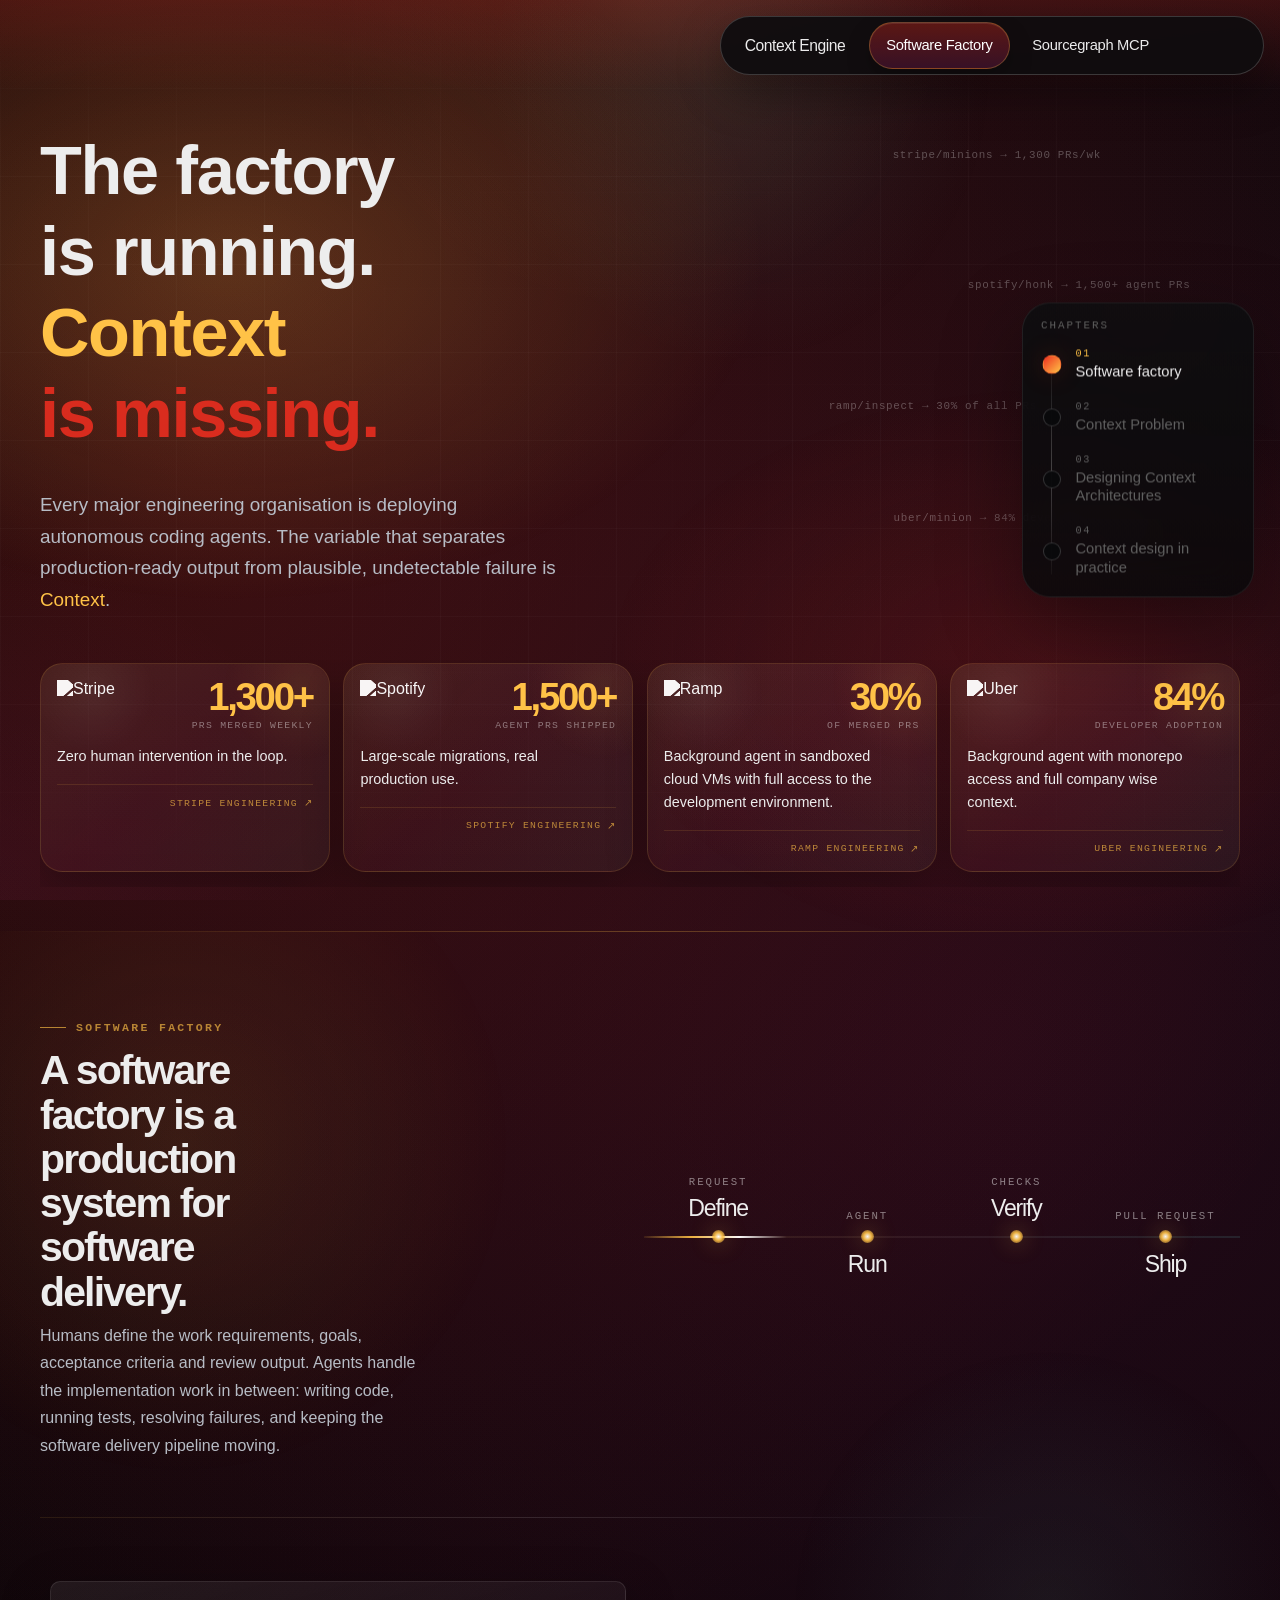
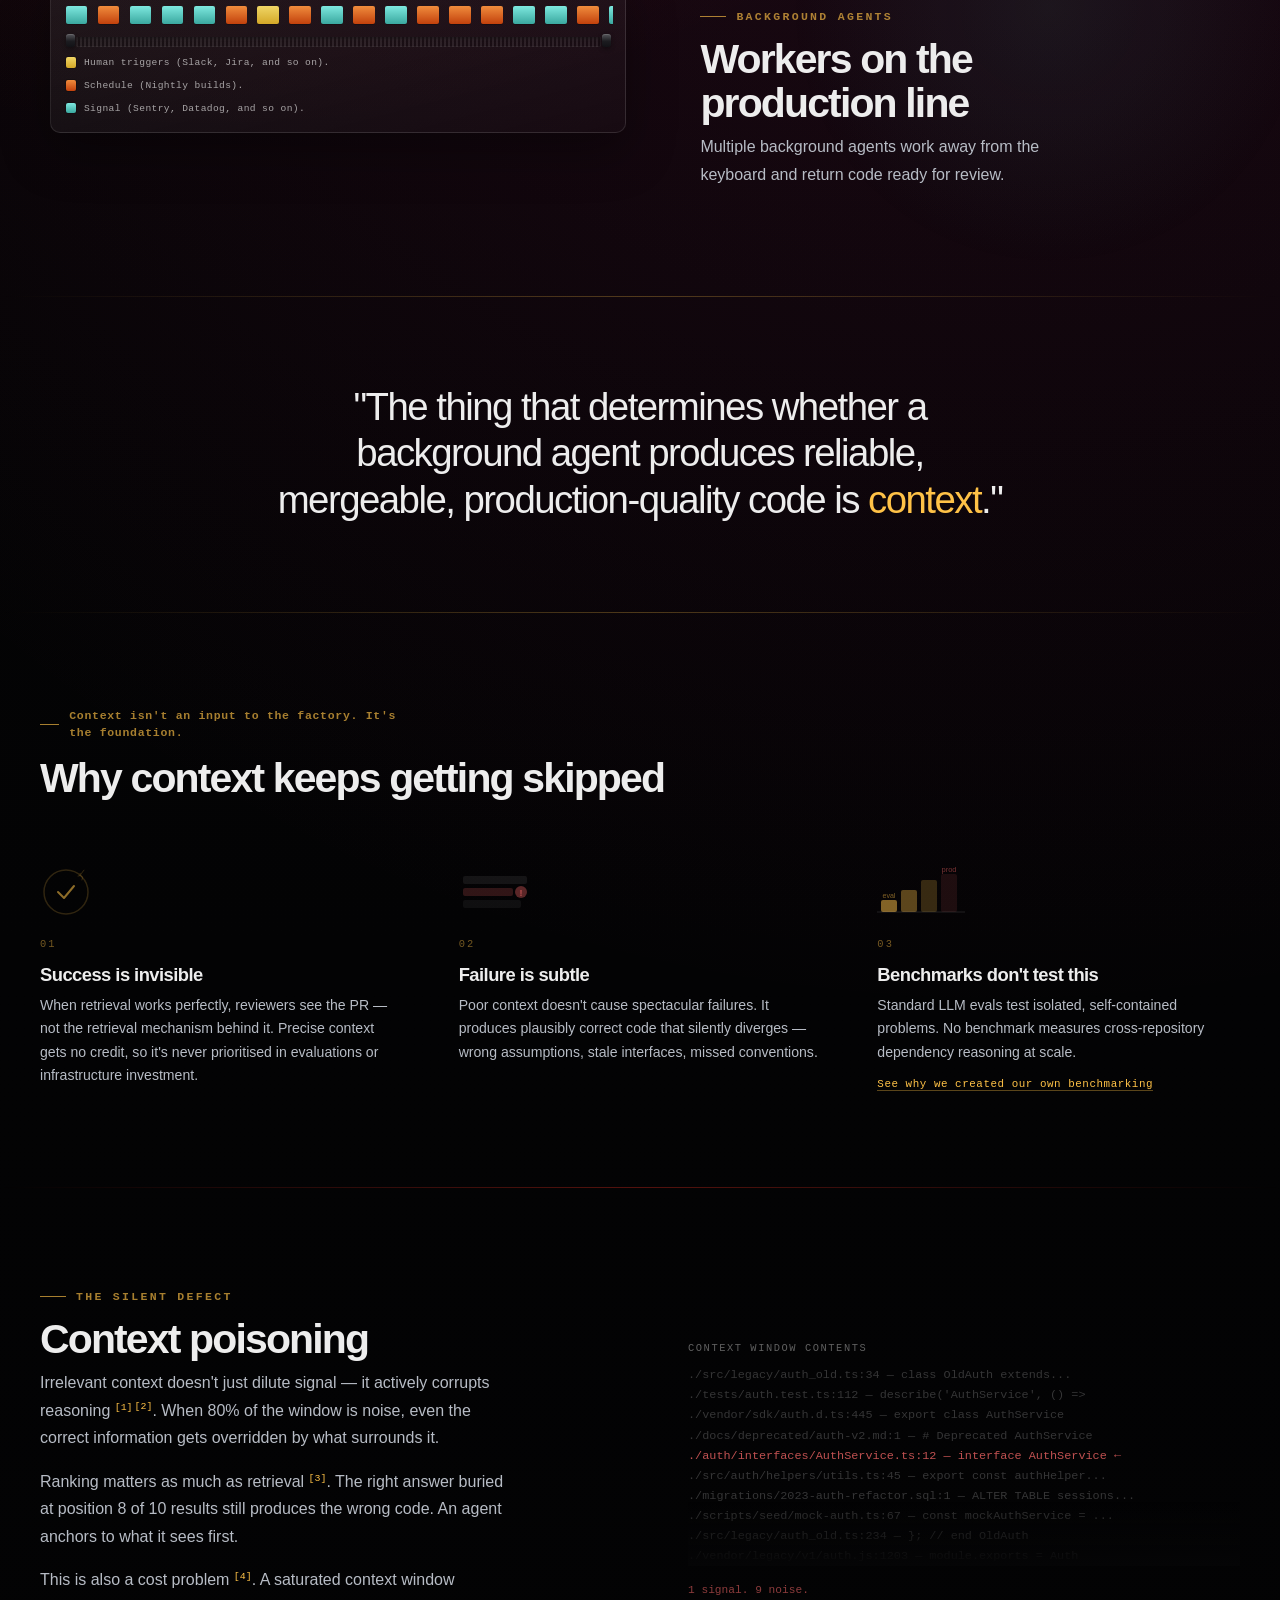
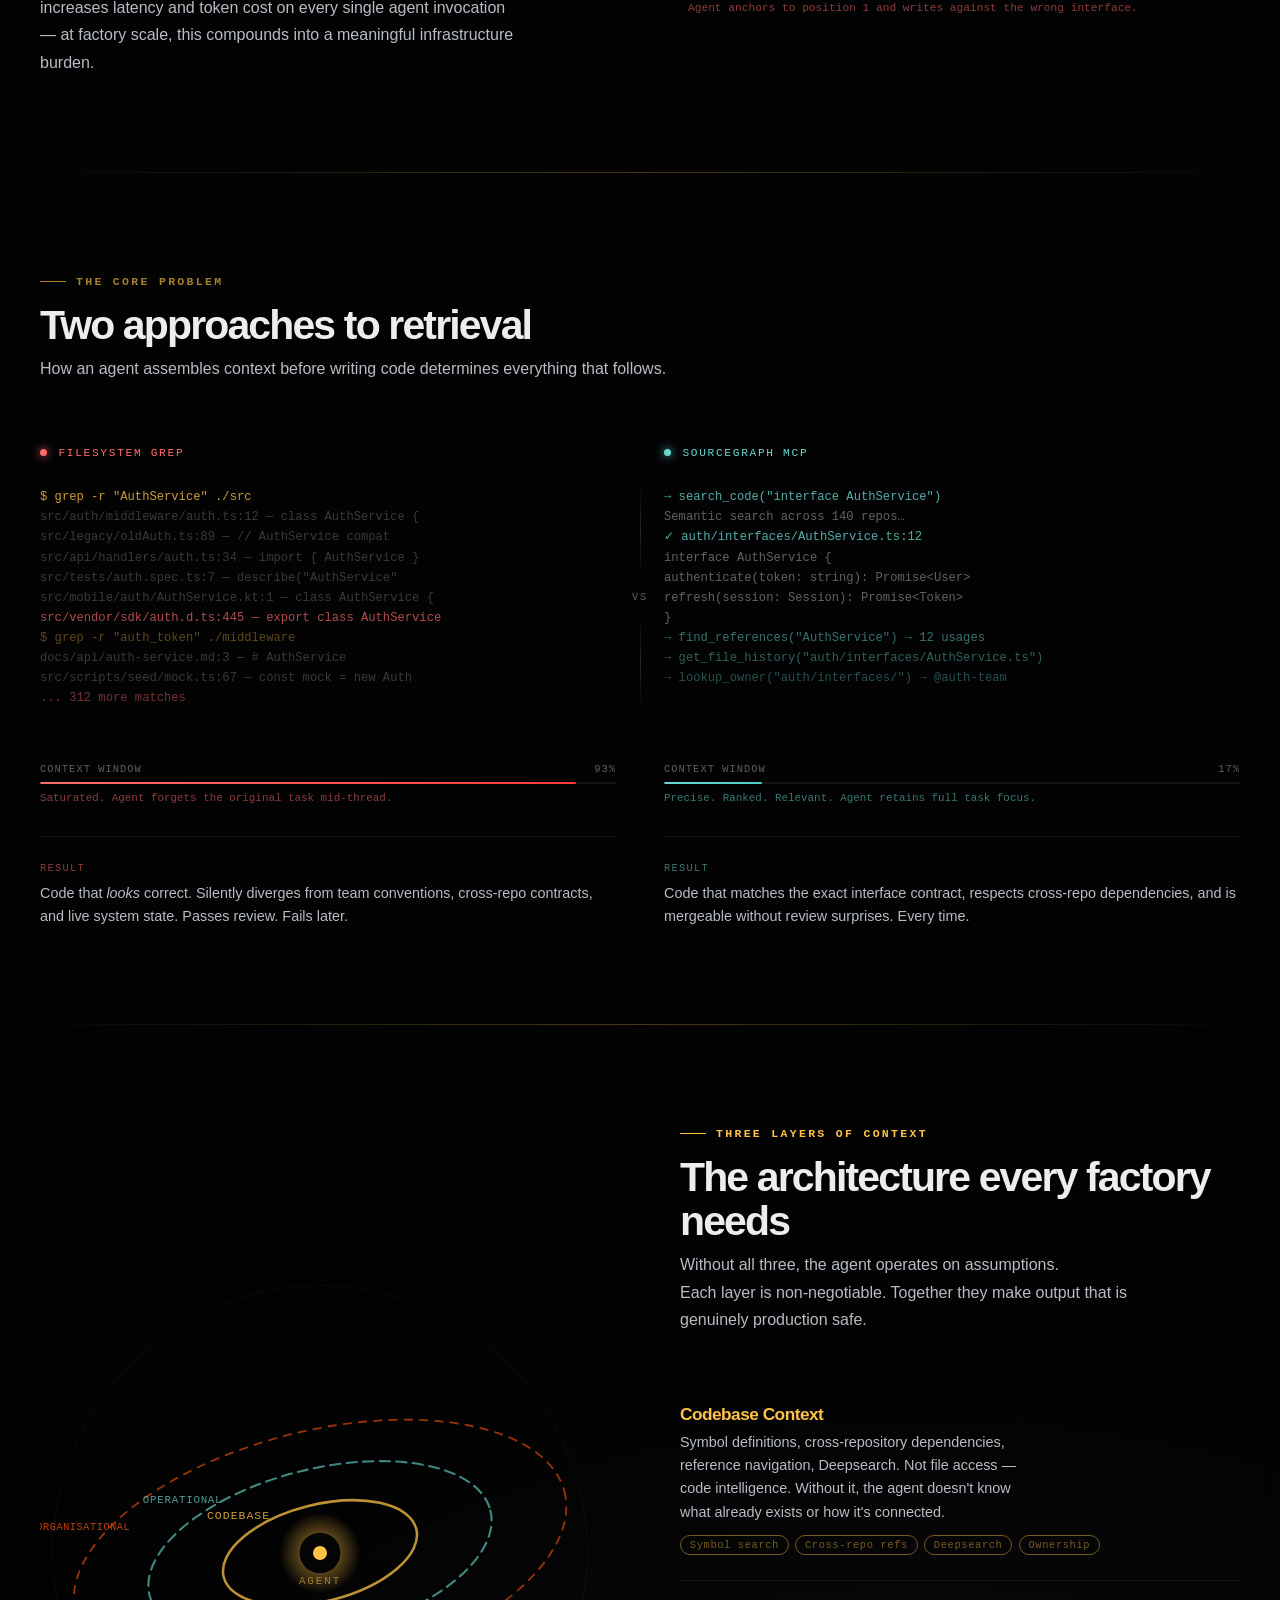
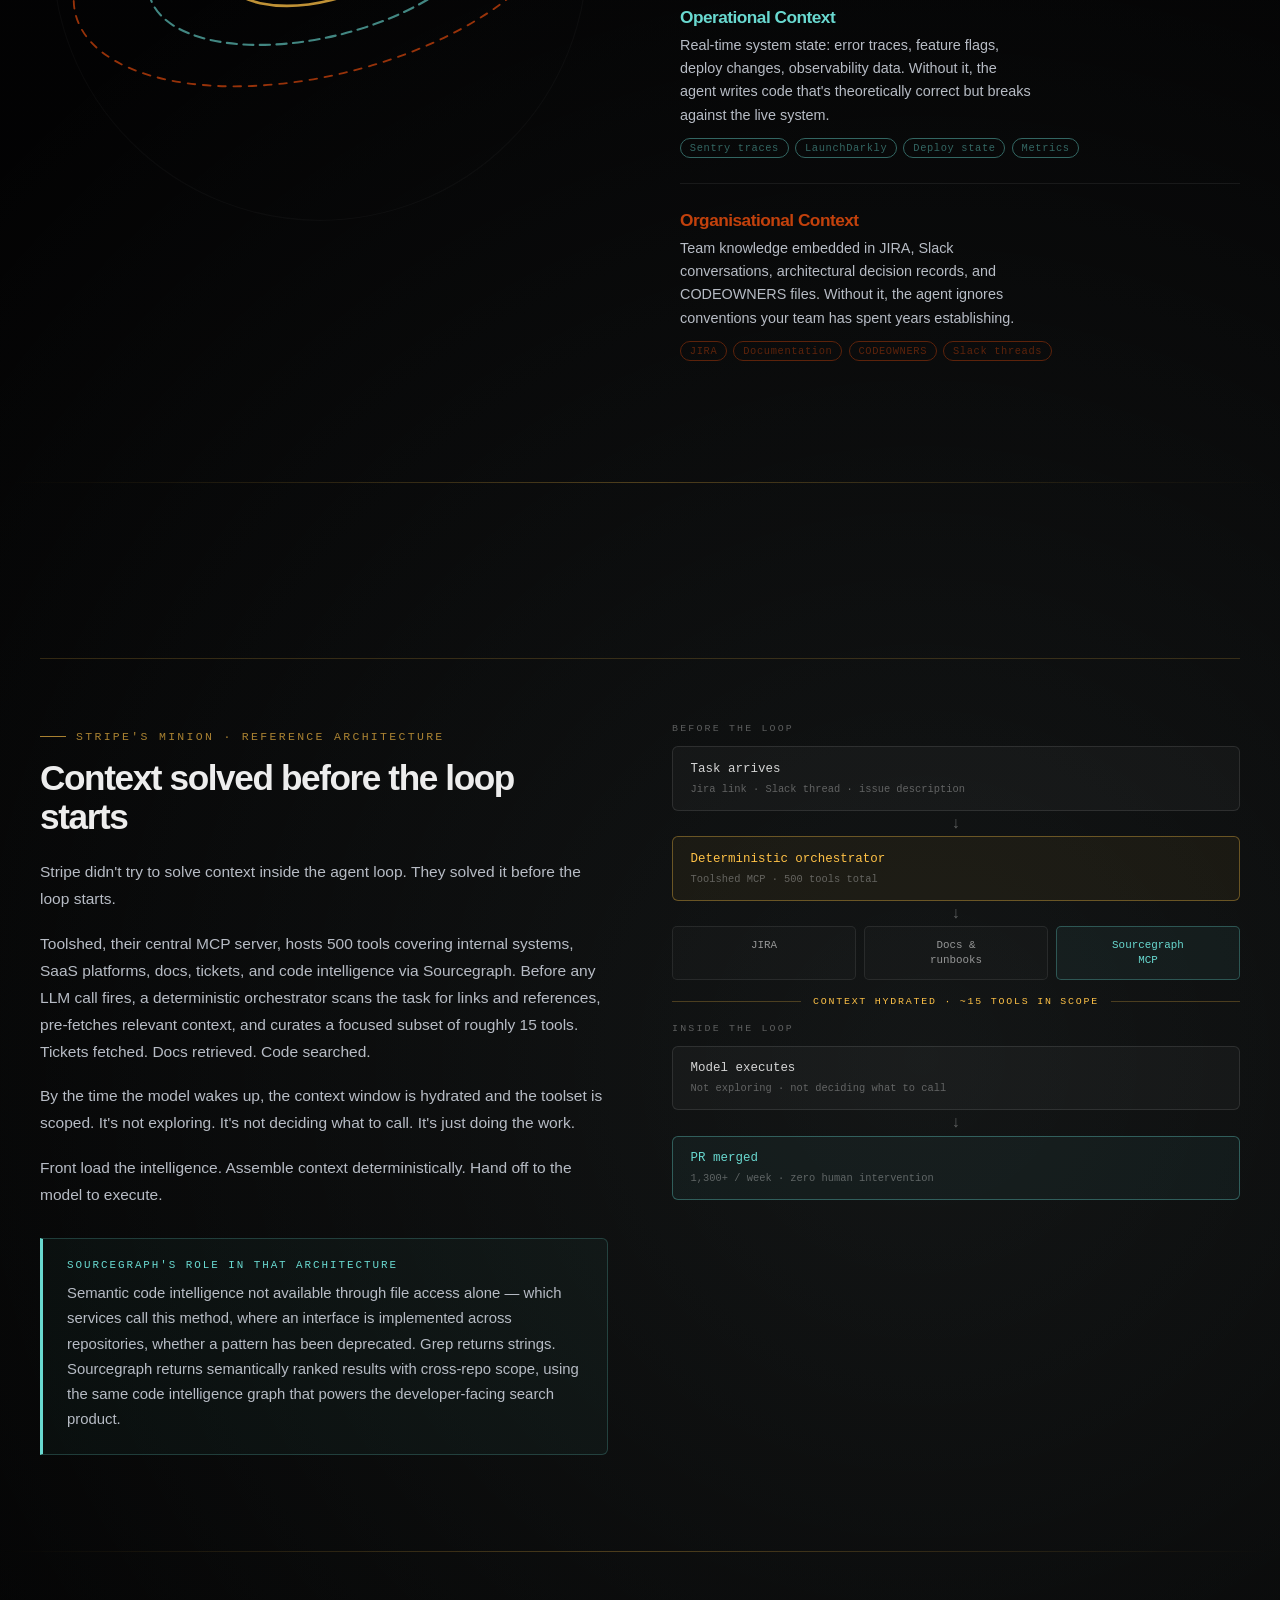
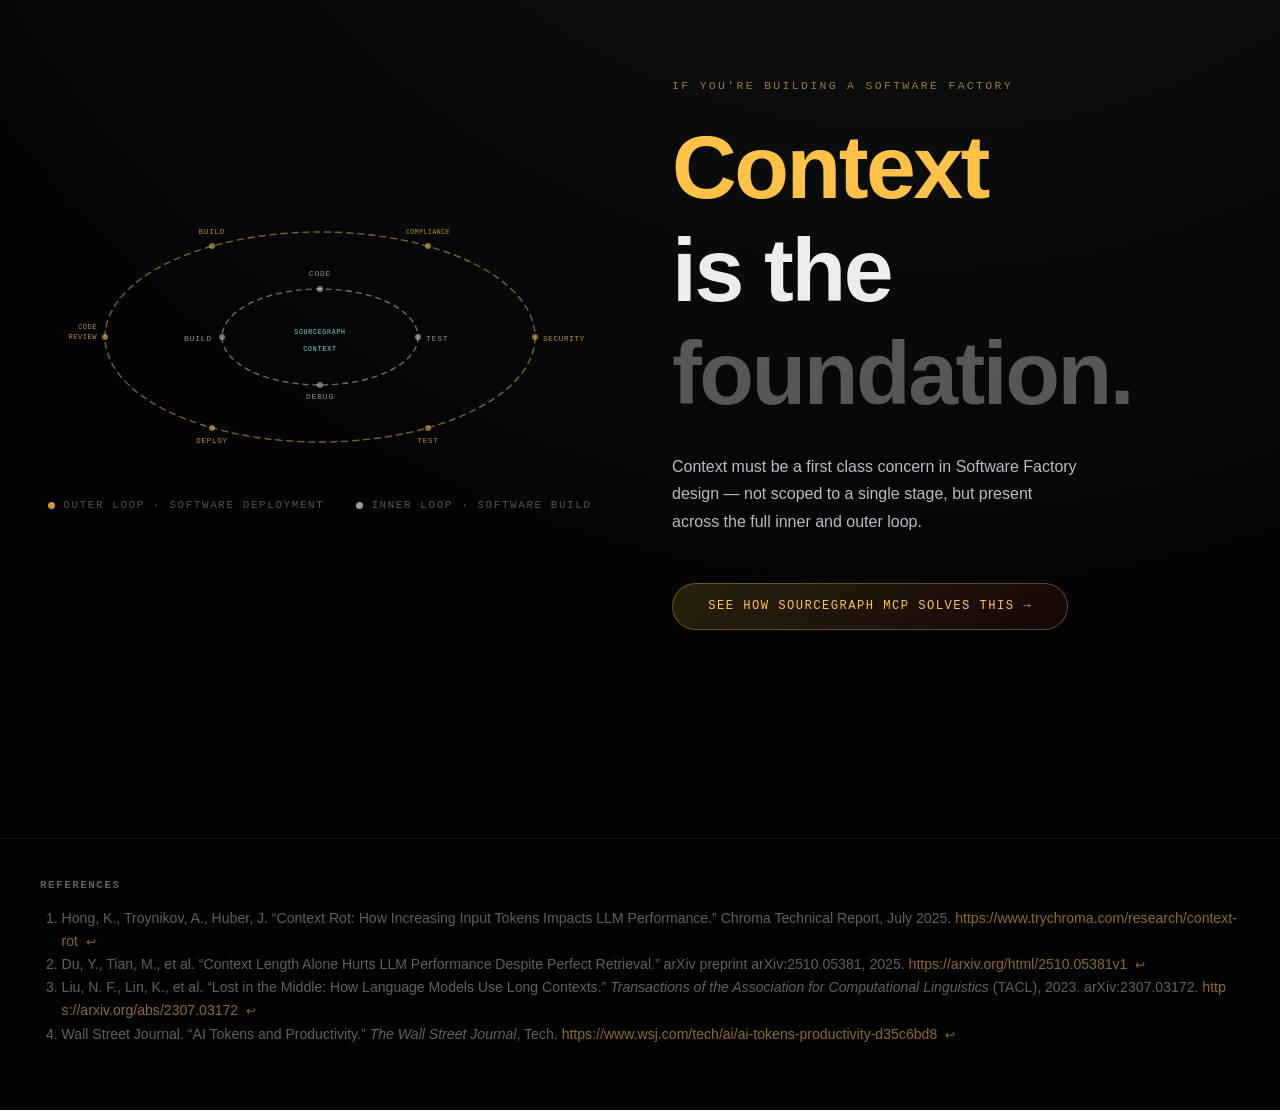
==== commit 7fe2eb6a: "Edits" ====
--- a/context-problem.html
+++ b/context-problem.html
@@ -40,6 +40,7 @@
       margin-bottom: 0.9rem;
       font-family: var(--mono);
       font-size: 0.72rem;
+      font-weight: 600;
       letter-spacing: 0.2em;
       text-transform: uppercase;
       color: var(--f-gold);
@@ -64,7 +65,7 @@
       margin: 0 0 0.5rem;
       font-family: var(--display);
       font-size: clamp(1.7rem, 3.2vw, 2.6rem);
-      font-weight: 500;
+      font-weight: 700;
       line-height: 1.08;
       letter-spacing: -0.045em;
       max-width: 28ch;
@@ -121,7 +122,7 @@
       margin: 0 0 1rem;
       font-family: var(--mono);
       font-size: 0.68rem;
-      font-weight: 500;
+      font-weight: 700;
       letter-spacing: 0.14em;
       text-transform: uppercase;
       color: var(--text-soft);
@@ -130,17 +131,18 @@
     .f-footnotes-list {
       margin: 0;
       padding: 0 0 0 1.35rem;
-      color: var(--text-dim);
+      color: var(--text-soft);
       font-size: 0.88rem;
       line-height: 1.65;
     }
 
     .f-footnotes-list a {
-      color: var(--f-gold);
+      color: rgba(255, 194, 71, 0.55);
       word-break: break-all;
     }
 
     .f-footnotes-list a:hover {
+      color: rgba(255, 194, 71, 0.85);
       text-decoration: underline;
     }
 
@@ -1074,7 +1076,7 @@
     .f-layer-name {
       font-family: var(--display);
       font-size: 1.08rem;
-      font-weight: 500;
+      font-weight: 700;
       letter-spacing: -0.03em;
       margin-bottom: 0.35rem;
     }
@@ -1136,7 +1138,7 @@
     .f-overlooked-title {
       font-family: var(--display);
       font-size: 1.15rem;
-      font-weight: 500;
+      font-weight: 700;
       letter-spacing: -0.03em;
       margin-bottom: 0.5rem;
     }
@@ -1217,7 +1219,7 @@
       max-width: 24ch;
       font-family: var(--display);
       font-size: clamp(1.9rem, 4vw, 3.4rem);
-      font-weight: 500;
+      font-weight: 700;
       line-height: 1.12;
       letter-spacing: -0.05em;
     }
@@ -1269,7 +1271,7 @@
       margin: 0 0 1.4rem;
       font-family: var(--display);
       font-size: clamp(1.5rem, 2.8vw, 2.2rem);
-      font-weight: 500;
+      font-weight: 700;
       line-height: 1.1;
       letter-spacing: -0.04em;
     }
@@ -1536,6 +1538,17 @@
       .factory-gallery-track    { grid-auto-columns: minmax(18.5rem, 86vw); }
       .factory-hero-gallery .factory-gallery-track { grid-auto-columns: minmax(15.75rem, 78vw); }
     }
+
+    /* Chapter rail: longer labels wrap on this page */
+    .factory-page .chapter-rail {
+      width: 14.5rem;
+    }
+    .factory-page .chapter-rail .chapter-copy {
+      white-space: normal;
+    }
+    .factory-page .chapter-rail .chapter-title {
+      line-height: 1.28;
+    }
   </style>
 </head>
 <body class="factory-page">
@@ -1546,15 +1559,47 @@
       <a class="utility-link utility-link-brand" href="./index.html">
         <span class="brand-text">Context Engine</span>
       </a>
-      <a class="utility-link" href="./context-problem2.html" aria-current="page">Software Factory</a>
+      <a class="utility-link" href="./context-problem.html" aria-current="page">Software Factory</a>
       <a class="utility-link" href="./mcp-guide.html">Sourcegraph MCP</a>
     </nav>
   </div>
 
+  <aside class="chapter-rail" aria-label="Page chapters">
+    <span class="chapter-kicker">Chapters</span>
+    <a class="chapter-link is-active" href="#factory-primer" data-chapter-target="factory-primer" aria-current="location">
+      <span class="chapter-dot" aria-hidden="true"></span>
+      <span class="chapter-copy">
+        <span class="chapter-index">01</span>
+        <span class="chapter-title">Software factory</span>
+      </span>
+    </a>
+    <a class="chapter-link" href="#why-context-skipped" data-chapter-target="why-context-skipped">
+      <span class="chapter-dot" aria-hidden="true"></span>
+      <span class="chapter-copy">
+        <span class="chapter-index">02</span>
+        <span class="chapter-title">Context Problem</span>
+      </span>
+    </a>
+    <a class="chapter-link" href="#context-layers" data-chapter-target="context-layers">
+      <span class="chapter-dot" aria-hidden="true"></span>
+      <span class="chapter-copy">
+        <span class="chapter-index">03</span>
+        <span class="chapter-title">Designing Context Architectures</span>
+      </span>
+    </a>
+    <a class="chapter-link" href="#stripe-minion" data-chapter-target="stripe-minion">
+      <span class="chapter-dot" aria-hidden="true"></span>
+      <span class="chapter-copy">
+        <span class="chapter-index">04</span>
+        <span class="chapter-title">Context design in practice</span>
+      </span>
+    </a>
+  </aside>
+
   <!-- ════════════════════════════════════════
        HERO
   ════════════════════════════════════════ -->
-  <section class="factory-hero">
+  <section class="factory-hero" id="factory-hero">
     <div class="factory-hero-bg" aria-hidden="true">
       <div class="factory-hero-grid"></div>
     </div>
@@ -1653,7 +1698,7 @@
   <!-- ════════════════════════════════════════
        SOFTWARE FACTORY PRIMER
   ════════════════════════════════════════ -->
-  <section class="factory-primer">
+  <section class="factory-primer" id="factory-primer">
     <div class="container">
       <div class="factory-primer-inner">
         <div class="factory-primer-row">
@@ -1761,7 +1806,7 @@
   <!-- ════════════════════════════════════════
        WHY CONTEXT IS OVERLOOKED
   ════════════════════════════════════════ -->
-  <section class="f-section">
+  <section class="f-section" id="why-context-skipped">
     <div class="container">
       <div class="reveal">
         <div class="f-kicker f-kicker--sentence">Context isn't an input to the factory. It's the foundation.</div>
@@ -1826,7 +1871,7 @@
   <!-- ════════════════════════════════════════
        CONTEXT POISONING (added insight)
   ════════════════════════════════════════ -->
-  <section class="f-section factory-poison">
+  <section class="f-section factory-poison" id="context-poisoning">
     <div class="container">
       <div class="factory-poison-layout">
 
@@ -1865,7 +1910,7 @@
   <!-- ════════════════════════════════════════
        THE CONTRAST
   ════════════════════════════════════════ -->
-  <section class="f-section">
+  <section class="f-section" id="retrieval-contrast">
     <div class="container">
       <div class="reveal">
         <div class="f-kicker">The core problem</div>
@@ -1964,7 +2009,7 @@
   <!-- ════════════════════════════════════════
        THREE CONTEXT LAYERS
   ════════════════════════════════════════ -->
-  <section class="f-section">
+  <section class="f-section" id="context-layers">
     <div class="container">
       <div class="factory-layers-layout">
 
@@ -2005,15 +2050,15 @@
               font-family="Poly Sans Mono, monospace" font-size="8.5"
               fill="rgba(255,194,71,0.55)" letter-spacing="0.18em">AGENT</text>
 
-            <!-- Ring labels: yellow #ffc247 = inner codebase ring; teal #69d9d0 = middle operational ring -->
-            <text x="98" y="178" text-anchor="middle"
+            <!-- Ring labels: left arc — outer (smallest x) → inner (largest x). ORG on orange, OPS on teal, CODE on gold. -->
+            <text x="34" y="202" text-anchor="middle" class="factory-org-ring-label"
+              font-family="Poly Sans Mono, monospace" font-size="8" letter-spacing="0.06em">ORGANISATIONAL</text>
+
+            <text x="112" y="181" text-anchor="middle"
+              font-family="Poly Sans Mono, monospace" font-size="8.5" fill="#69d9d0" fill-opacity="0.72" letter-spacing="0.07em">OPERATIONAL</text>
+
+            <text x="156" y="193" text-anchor="middle"
               font-family="Poly Sans Mono, monospace" font-size="9" fill="#ffc247" fill-opacity="0.8" letter-spacing="0.09em">CODEBASE</text>
-
-            <text x="142" y="195" text-anchor="middle"
-              font-family="Poly Sans Mono, monospace" font-size="8.5" fill="#69d9d0" fill-opacity="0.72" letter-spacing="0.07em">OPERATIONAL</text>
-
-            <text x="46" y="200" text-anchor="middle" class="factory-org-ring-label"
-              font-family="Poly Sans Mono, monospace" font-size="8" letter-spacing="0.06em">ORGANISATIONAL</text>
           </svg>
         </div>
 
@@ -2069,7 +2114,7 @@
   <!-- ════════════════════════════════════════
        STRIPE ARCHITECTURE
   ════════════════════════════════════════ -->
-  <section class="f-section stripe-arch-section">
+  <section class="f-section stripe-arch-section" id="stripe-minion">
     <div class="container">
       <div class="stripe-arch-inner">
 
@@ -2080,7 +2125,7 @@
           <p class="stripe-arch-body">Stripe didn't try to solve context inside the agent loop. They solved it before the loop starts.</p>
           <p class="stripe-arch-body">Toolshed, their central MCP server, hosts 500 tools covering internal systems, SaaS platforms, docs, tickets, and code intelligence via Sourcegraph. Before any LLM call fires, a deterministic orchestrator scans the task for links and references, pre-fetches relevant context, and curates a focused subset of roughly 15 tools. Tickets fetched. Docs retrieved. Code searched.</p>
           <p class="stripe-arch-body">By the time the model wakes up, the context window is hydrated and the toolset is scoped. It's not exploring. It's not deciding what to call. It's just doing the work.</p>
-          <p class="stripe-arch-body">Front-load the intelligence. Assemble context deterministically. Hand off to the model to execute.</p>
+          <p class="stripe-arch-body">Front load the intelligence. Assemble context deterministically. Hand off to the model to execute.</p>
           <div class="stripe-arch-sg">
             <div class="stripe-arch-sg-label">Sourcegraph's role in that architecture</div>
             <p>Semantic code intelligence not available through file access alone — which services call this method, where an interface is implemented across repositories, whether a pattern has been deprecated. Grep returns strings. Sourcegraph returns semantically ranked results with cross-repo scope, using the same code intelligence graph that powers the developer-facing search product.</p>
@@ -2141,7 +2186,7 @@
   <!-- ════════════════════════════════════════
        CLOSE
   ════════════════════════════════════════ -->
-  <section class="factory-close">
+  <section class="factory-close" id="context-foundation">
     <div class="container">
 
       <div class="factory-close-inner">
--- a/assets/site.css
+++ b/assets/site.css
@@ -415,7 +415,7 @@
   margin: 1rem 0 0.9rem;
   font-family: var(--display);
   font-size: clamp(1.7rem, 3.2vw, 2.6rem);
-  font-weight: 500;
+  font-weight: 700;
   line-height: 1.08;
   letter-spacing: -0.045em;
 }
@@ -427,7 +427,7 @@
 .statement-title {
   font-family: var(--display);
   font-size: clamp(1.18rem, 1.9vw, 1.65rem);
-  font-weight: 500;
+  font-weight: 700;
   line-height: 1.08;
   letter-spacing: -0.045em;
 }
@@ -3764,6 +3764,10 @@
   letter-spacing: -0.04em;
 }
 
+.hero-statement .text-wrong {
+  color: #e53935;
+}
+
 .hero-statement-wide {
   max-width: none;
 }
@@ -4310,9 +4314,31 @@
 }
 
 .contrast-stage {
+  display: flex;
+  flex-direction: column;
+  align-items: stretch;
+}
+
+.problem-prompt {
+  padding: 2.2rem 2.2rem 1.65rem;
+  border-bottom: 1px solid rgba(255, 255, 255, 0.08);
+}
+
+.problem-prompt-query {
+  max-width: 100%;
+}
+
+.problem-prompt .prompt-shared {
+  color: rgba(255, 194, 71, 0.85);
+  flex-shrink: 0;
+}
+
+.problem-compare-grid {
   display: grid;
   grid-template-columns: minmax(0, 1fr) auto minmax(0, 1fr);
   align-items: stretch;
+  flex: 1 1 auto;
+  min-width: 0;
 }
 
 .problem-footer {
@@ -4407,9 +4433,9 @@
   display: flex;
   flex: 1 1 auto;
   flex-direction: column;
-  margin-bottom: 1.8rem;
-  padding-bottom: 1.5rem;
-  border-bottom: 1px solid rgba(255, 255, 255, 0.08);
+  margin-bottom: 0;
+  padding-bottom: 0;
+  border-bottom: 0;
 }
 
 .console-view-lit {
@@ -4420,8 +4446,10 @@
   display: flex;
   gap: 0.7rem;
   align-items: flex-start;
-  font-family: var(--mono);
-  font-size: 0.9rem;
+  font-family: var(--body);
+  font-size: 0.95rem;
+  line-height: 1.55;
+  letter-spacing: -0.01em;
 }
 
 .prompt {
@@ -4435,7 +4463,7 @@
 .console-response {
   flex: 1 1 auto;
   min-height: 13rem;
-  margin-top: 1rem;
+  margin-top: 0;
   padding-left: 1rem;
   border-left: 2px solid rgba(255, 255, 255, 0.08);
 }
@@ -4443,19 +4471,25 @@
 .console-response p {
   margin: 0;
   color: var(--text-dim);
-  font-family: var(--mono);
-  font-size: 0.86rem;
-  line-height: 1.75;
+  font-family: var(--body);
+  font-size: 0.95rem;
+  line-height: 1.65;
+  letter-spacing: -0.01em;
   overflow-wrap: break-word;
   word-break: break-word;
 }
 
 .console-response .bad-file {
+  font-family: var(--mono);
+  font-size: 0.9em;
   color: #ff9a80;
   text-decoration: line-through;
 }
 
 .console-response .good-file {
+  font-family: var(--mono);
+  font-size: 0.9em;
+  font-weight: 600;
   color: var(--ice);
 }
 
@@ -4490,8 +4524,9 @@
   justify-content: space-between;
   gap: 1rem;
   color: var(--text-soft);
-  font-family: var(--mono);
-  font-size: 0.74rem;
+  font-family: var(--body);
+  font-size: 0.78rem;
+  letter-spacing: 0.02em;
   margin-bottom: 0.6rem;
 }
 
@@ -4620,6 +4655,7 @@
   margin: 0 0 0.8rem;
   font-family: var(--display);
   font-size: clamp(1.18rem, 2vw, 1.72rem);
+  font-weight: 700;
   line-height: 1.02;
   letter-spacing: -0.04em;
 }
@@ -4745,6 +4781,7 @@
   margin: 0;
   font-family: var(--display);
   font-size: clamp(1.1rem, 1.9vw, 1.55rem);
+  font-weight: 700;
   line-height: 1.08;
   letter-spacing: -0.04em;
 }
@@ -5179,6 +5216,7 @@
   margin: 1rem 0 0.7rem;
   font-family: var(--display);
   font-size: clamp(2rem, 3vw, 2.8rem);
+  font-weight: 700;
   line-height: 0.98;
   letter-spacing: -0.05em;
 }
@@ -5277,6 +5315,7 @@
   margin: 0.65rem 0 0.5rem;
   font-family: var(--display);
   font-size: 1.35rem;
+  font-weight: 700;
   line-height: 1.04;
   letter-spacing: -0.03em;
 }
@@ -7319,7 +7358,7 @@
     gap: 1.3rem;
   }
 
-  .contrast-stage {
+  .problem-compare-grid {
     grid-template-columns: 1fr;
   }
 
@@ -8143,6 +8182,7 @@
     grid-template-columns: 1fr;
   }
 
+  .problem-prompt,
   .contrast-column,
   .protocol-stage,
   .workbench-panel,
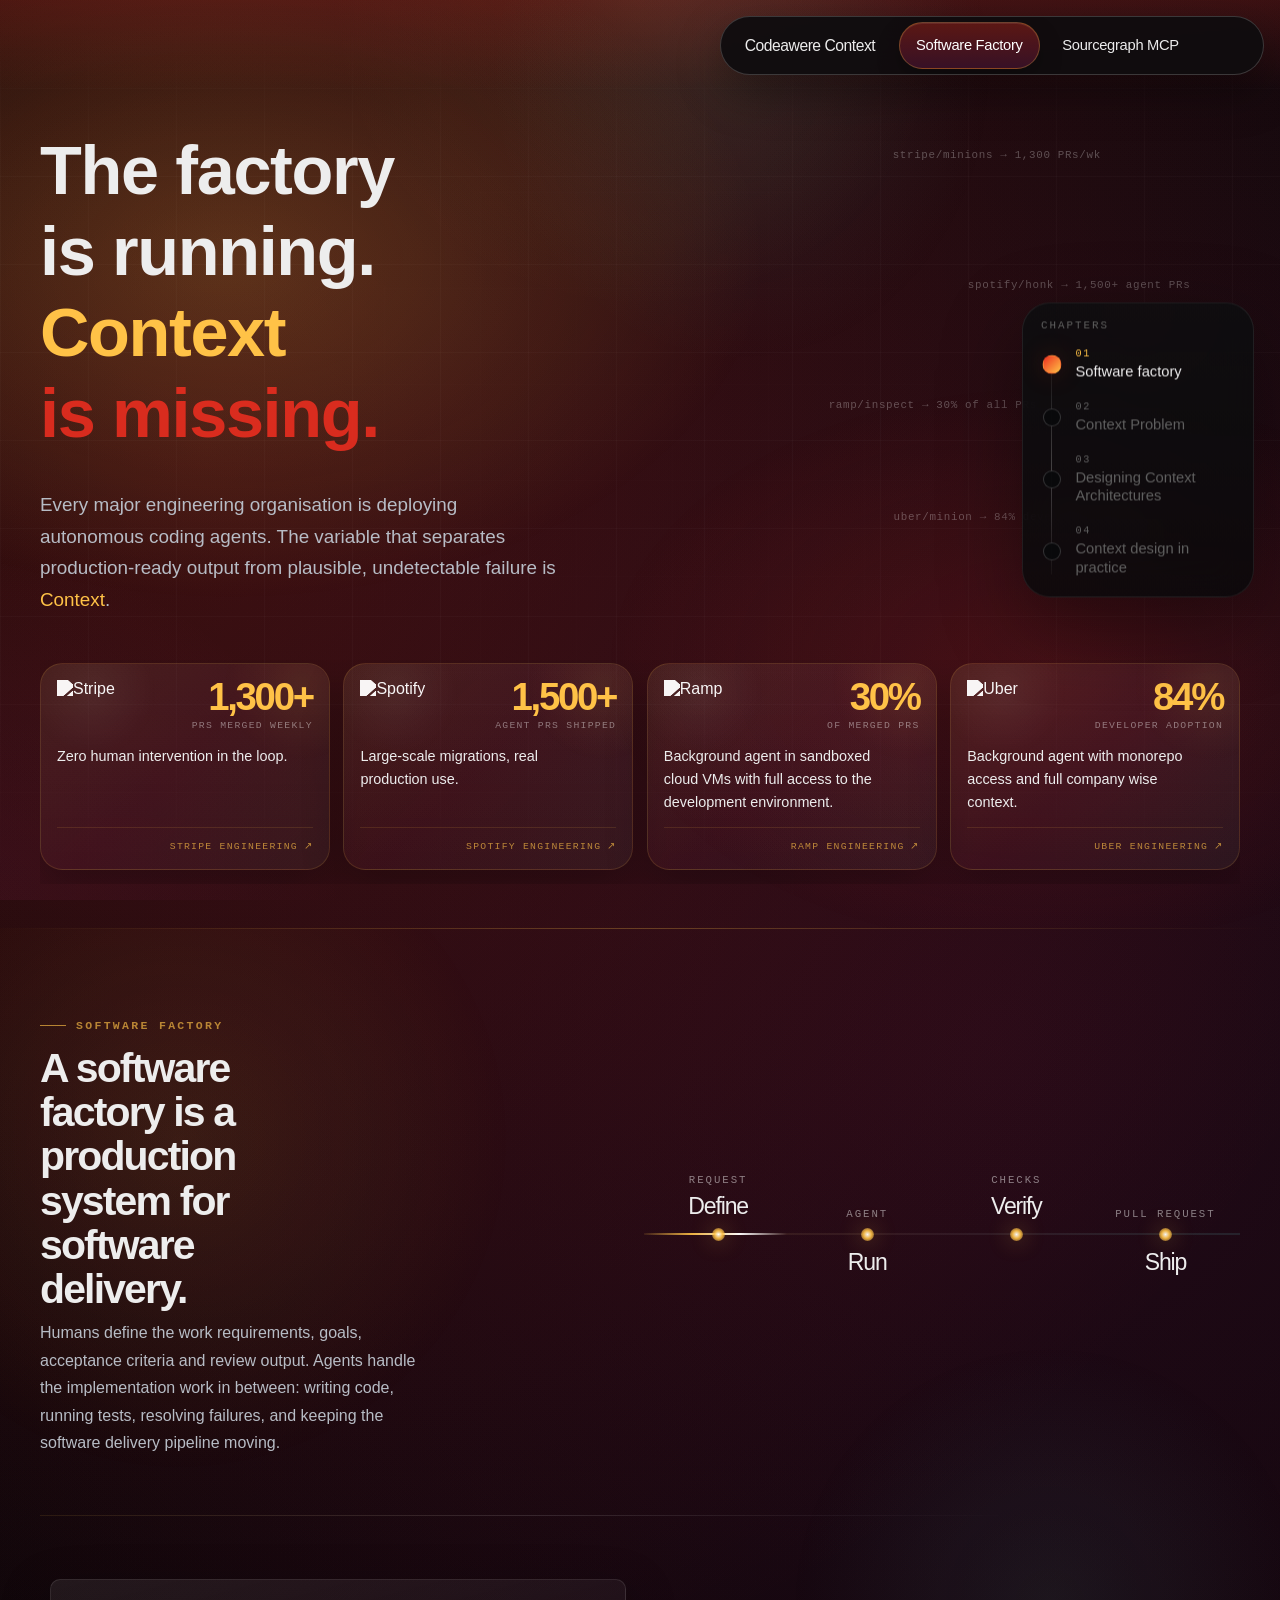
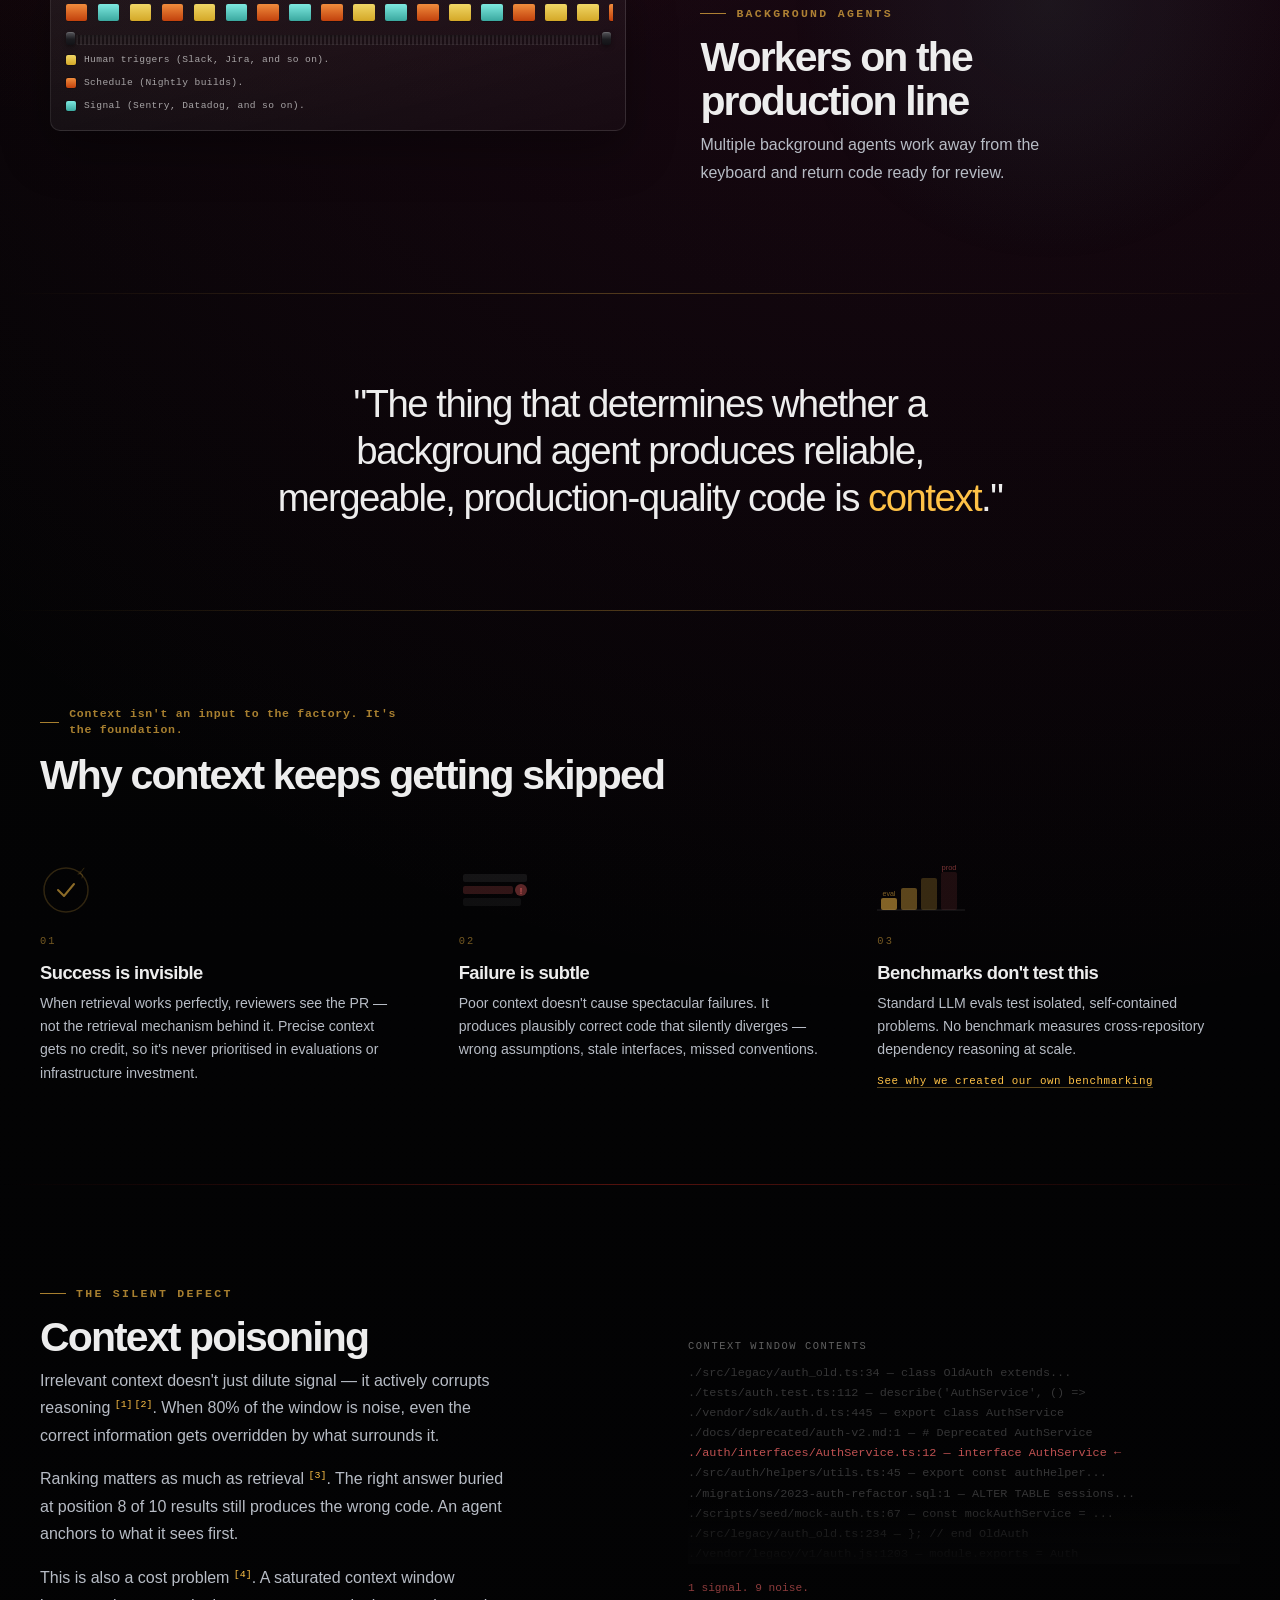
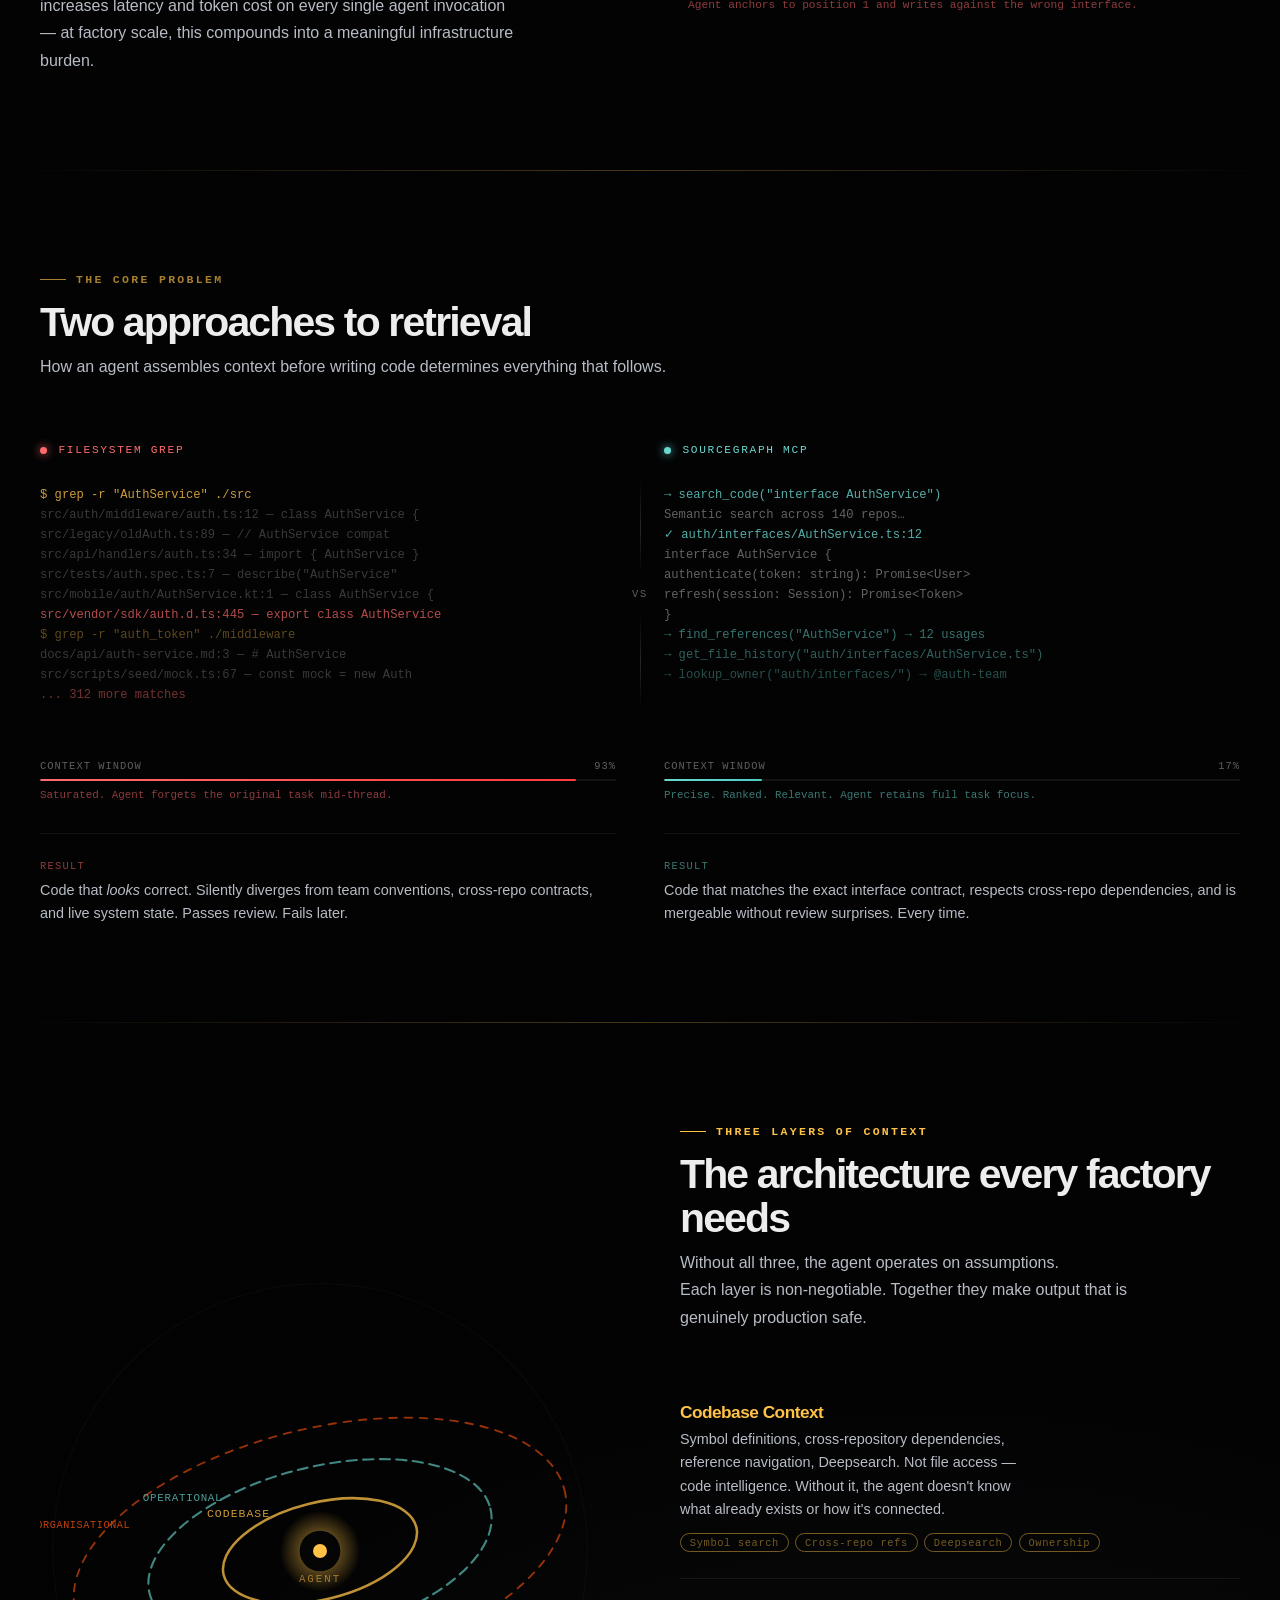
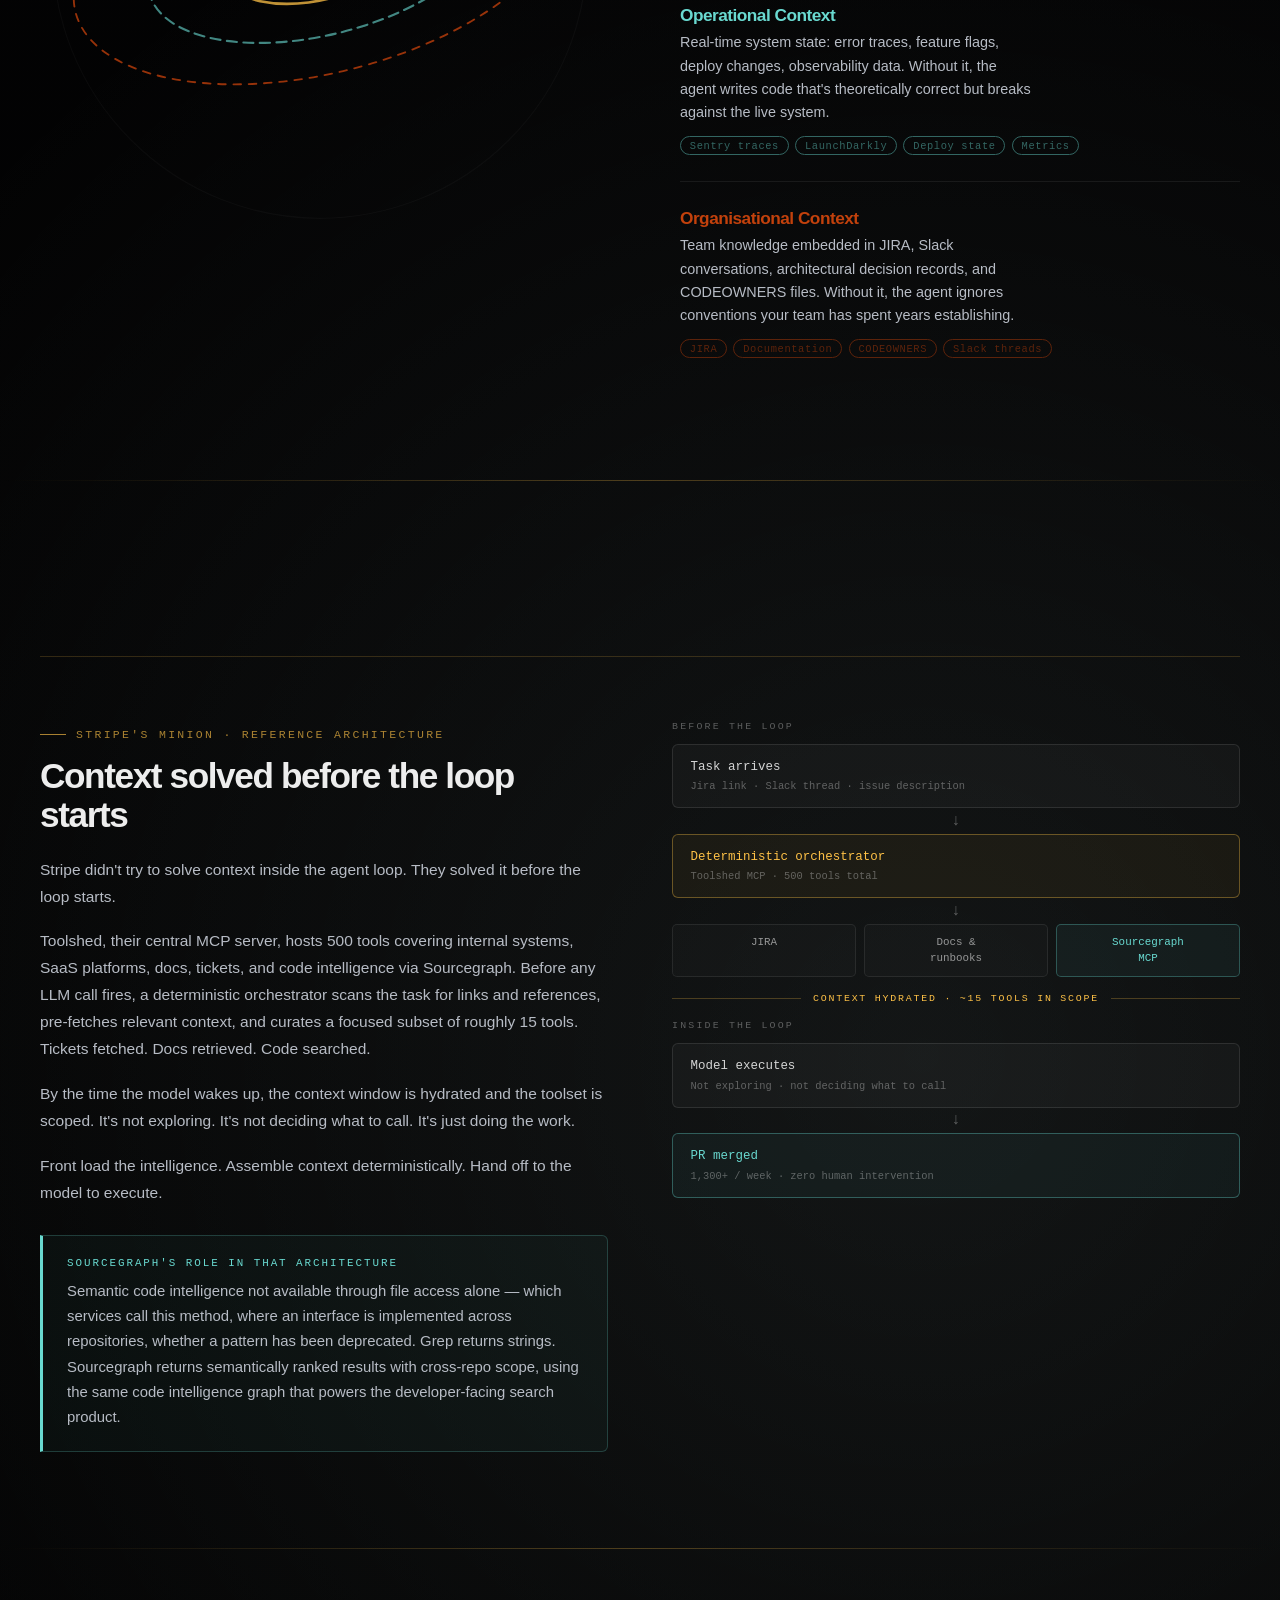
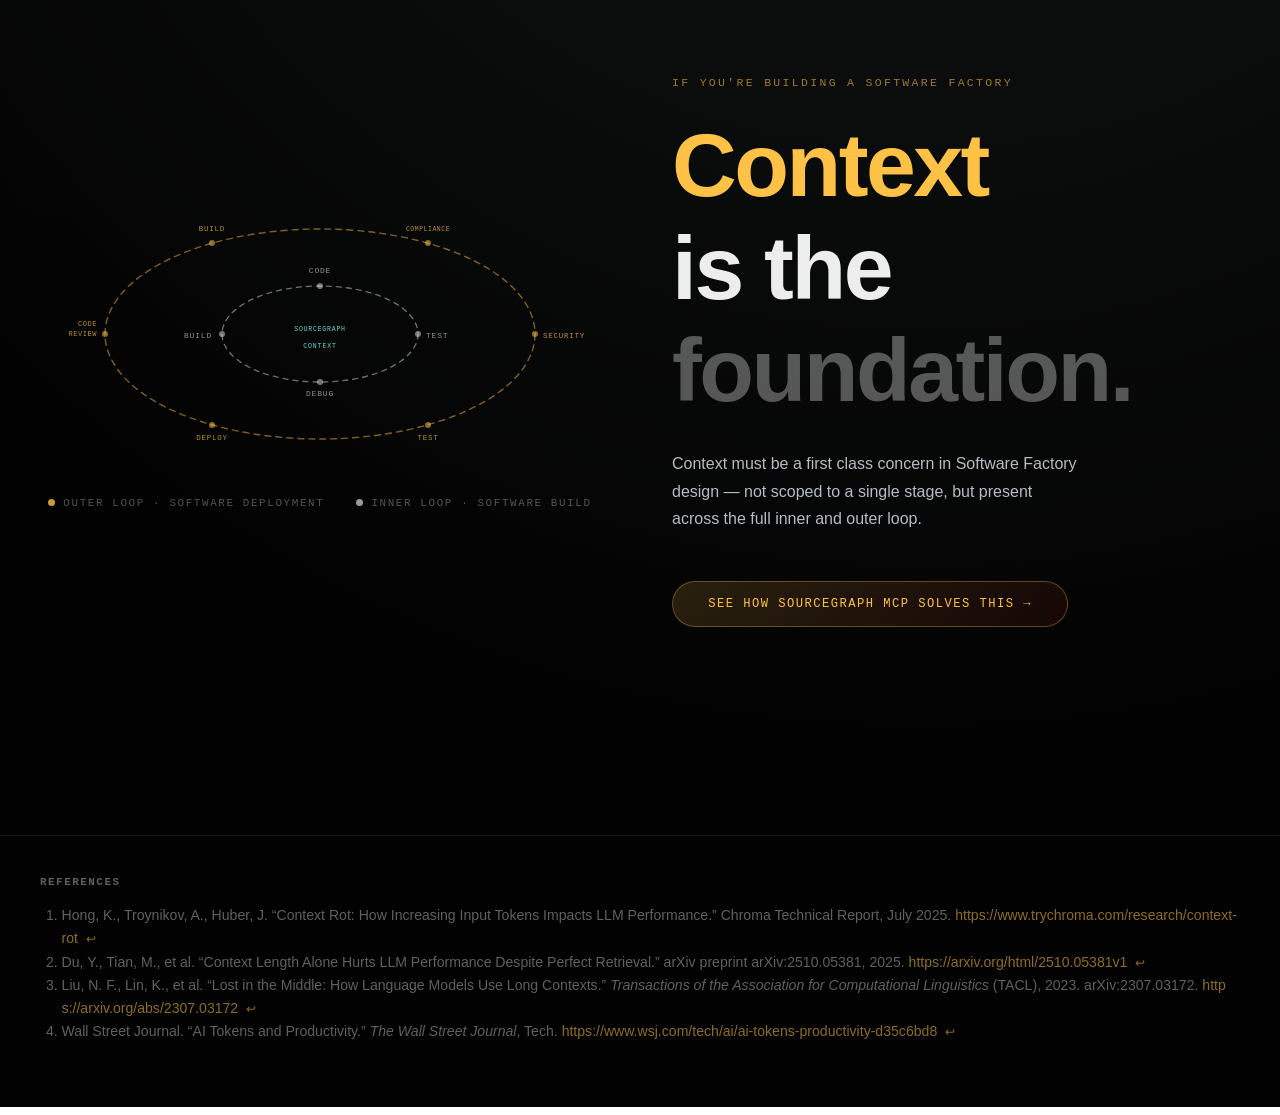
==== commit 2f08695c: "Fix alignment" ====
--- a/context-problem.html
+++ b/context-problem.html
@@ -323,6 +323,7 @@
       display: grid;
       grid-auto-flow: column;
       grid-auto-columns: minmax(21rem, 29rem);
+      align-items: stretch;
       gap: 1rem;
       overflow-x: auto;
       padding: 0.5rem 0 1.25rem;
@@ -348,6 +349,8 @@
     .factory-gallery-card {
       position: relative;
       min-height: 0;
+      height: 100%;
+      align-self: stretch;
       padding: 1.35rem 1.35rem 1.4rem;
       border-radius: 1.7rem;
       border: 1px solid rgba(255,194,71,0.14);
@@ -356,8 +359,8 @@
         linear-gradient(135deg, rgba(255,194,71,0.05), rgba(214,38,135,0.035) 48%, rgba(105,217,208,0.045));
       box-shadow: 0 26px 60px rgba(0,0,0,0.26);
       scroll-snap-align: start;
-      display: grid;
-      align-content: start;
+      display: flex;
+      flex-direction: column;
       gap: 0.95rem;
     }
 
@@ -438,7 +441,7 @@
       align-items: center;
       justify-content: flex-end;
       gap: 1rem;
-      margin-top: 0.15rem;
+      margin-top: auto;
       padding-top: 0.75rem;
       border-top: 1px solid rgba(255,194,71,0.12);
     }
@@ -486,12 +489,15 @@
 
     .factory-hero-gallery .factory-gallery-track {
       grid-auto-columns: minmax(17rem, 21rem);
+      align-items: stretch;
       gap: 0.85rem;
       padding: 0.2rem 0 0.9rem;
     }
 
     .factory-hero-gallery .factory-gallery-card {
       min-height: 0;
+      height: 100%;
+      align-self: stretch;
       padding: 1rem 1rem 1.05rem;
       border-radius: 1.4rem;
       gap: 0.85rem;
@@ -1557,7 +1563,7 @@
   <div class="site-utility">
     <nav class="utility-group" aria-label="Primary">
       <a class="utility-link utility-link-brand" href="./index.html">
-        <span class="brand-text">Context Engine</span>
+        <span class="brand-text">Codeawere Context</span>
       </a>
       <a class="utility-link" href="./context-problem.html" aria-current="page">Software Factory</a>
       <a class="utility-link" href="./mcp-guide.html">Sourcegraph MCP</a>
